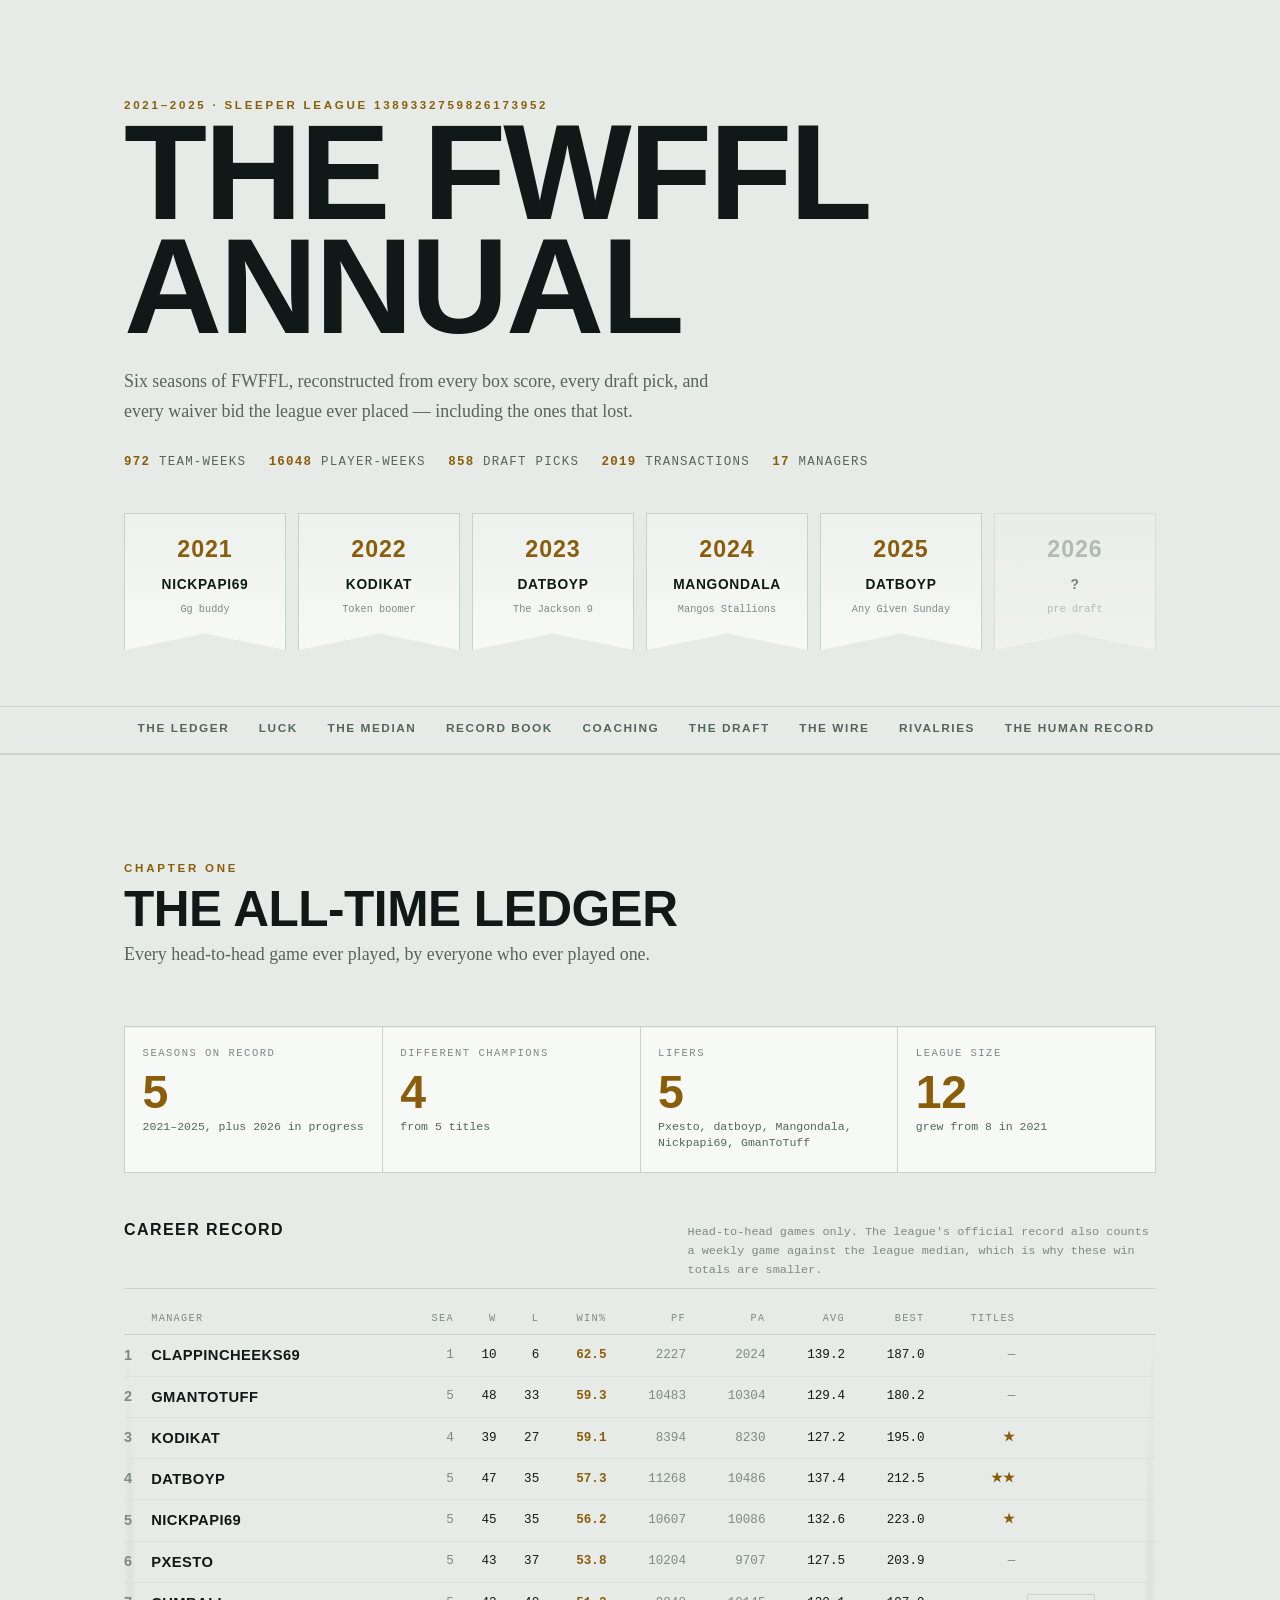
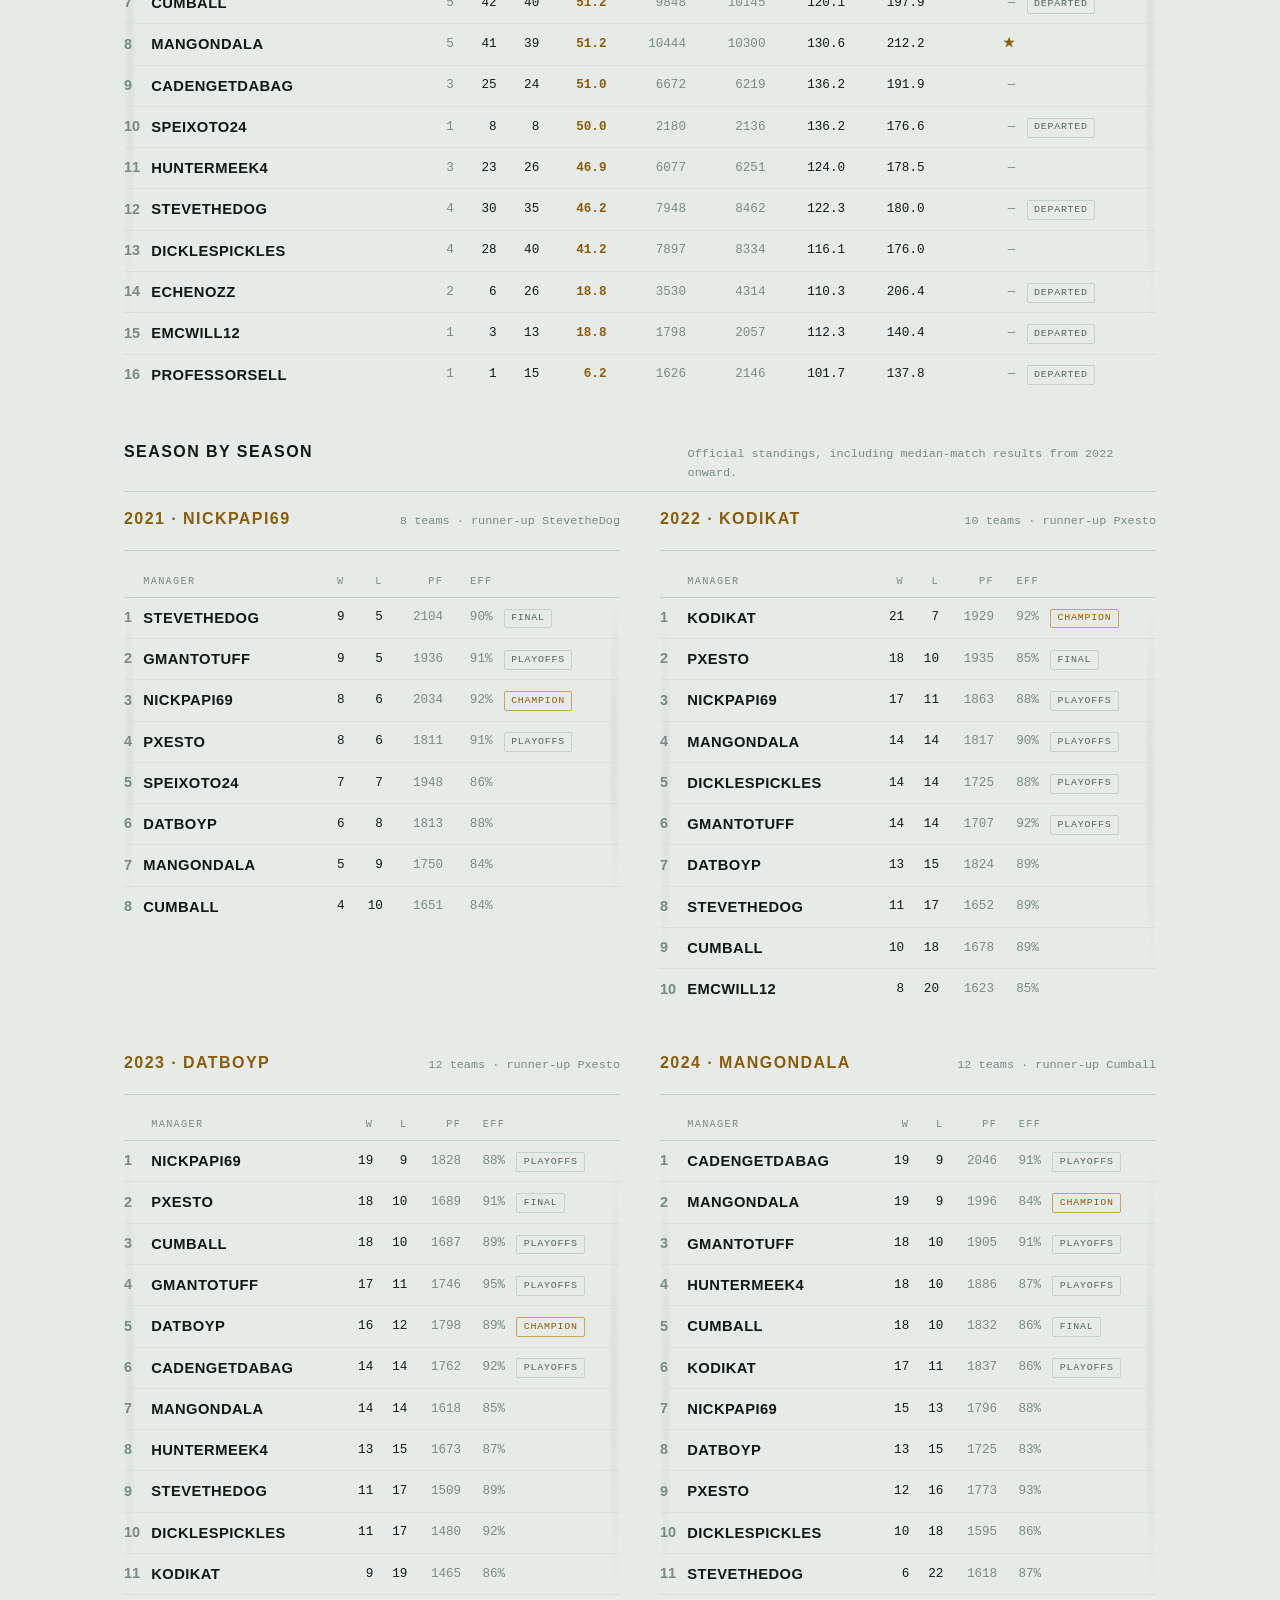
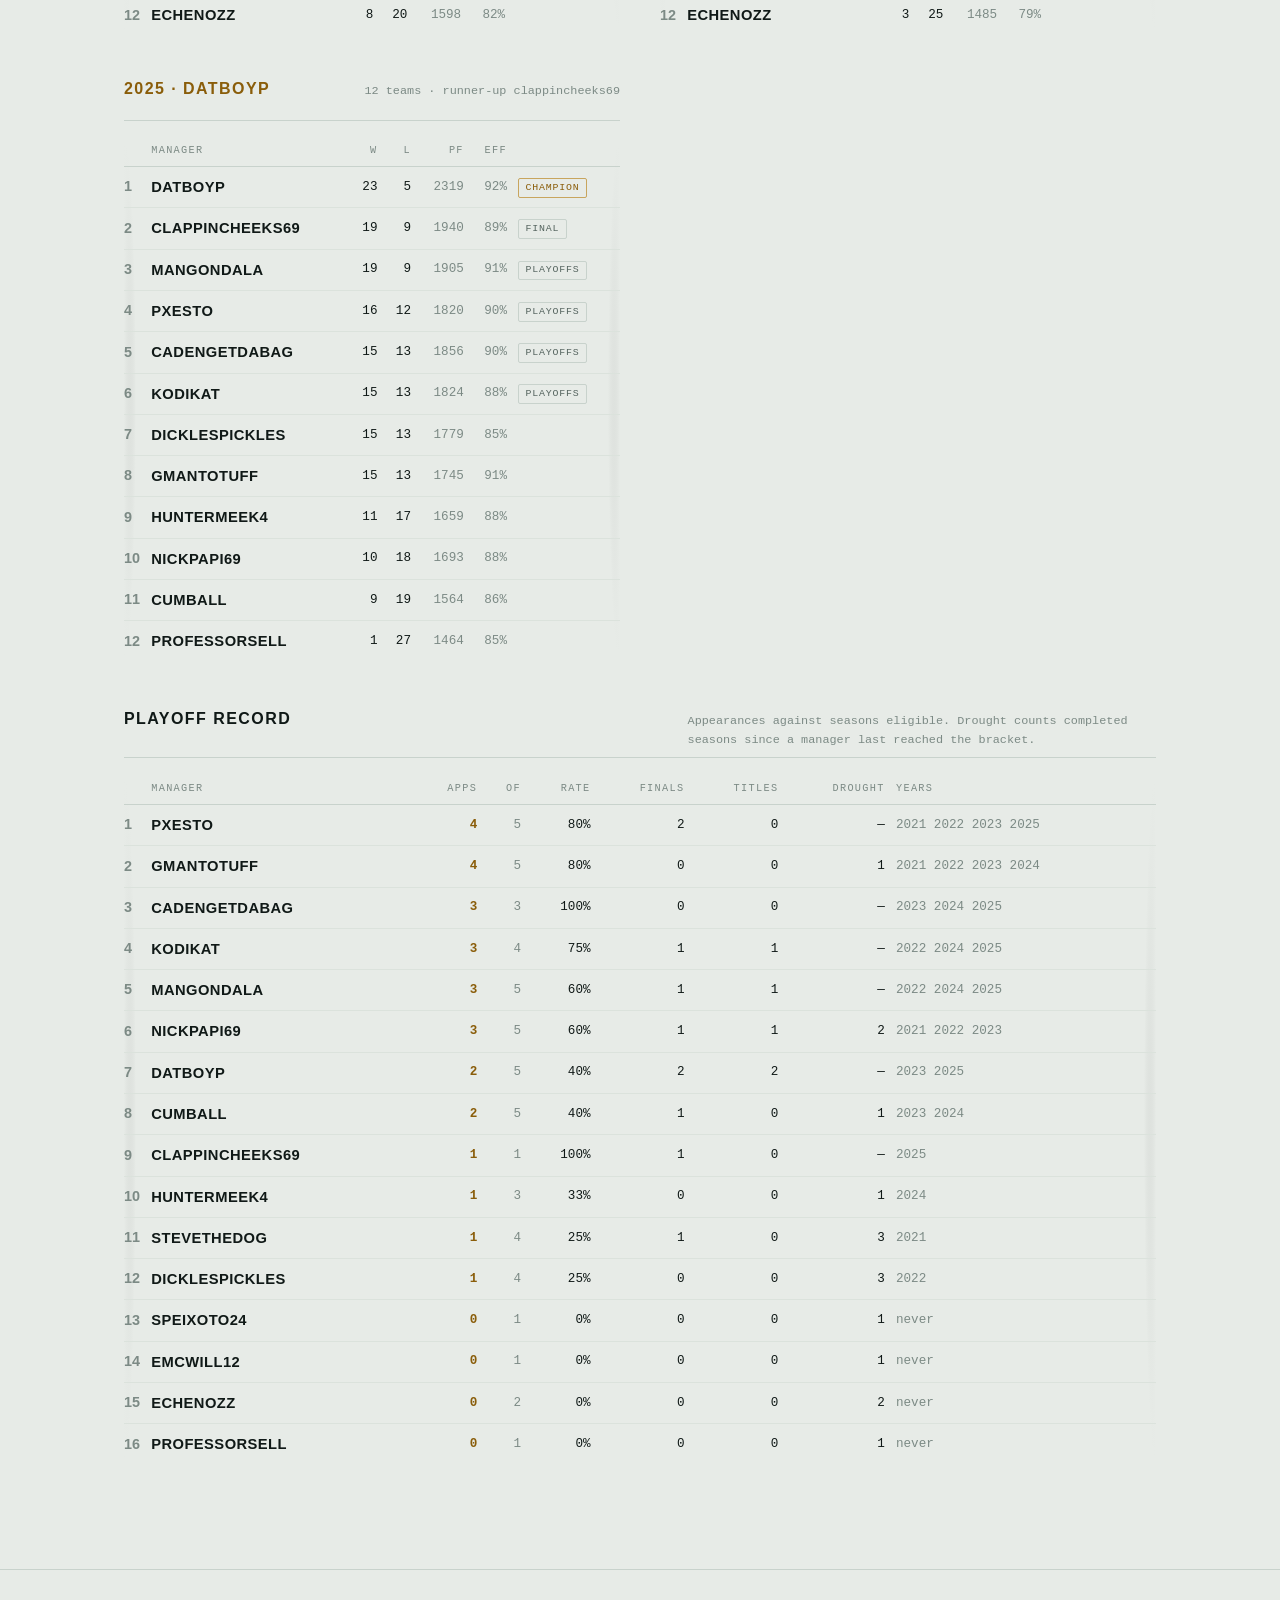
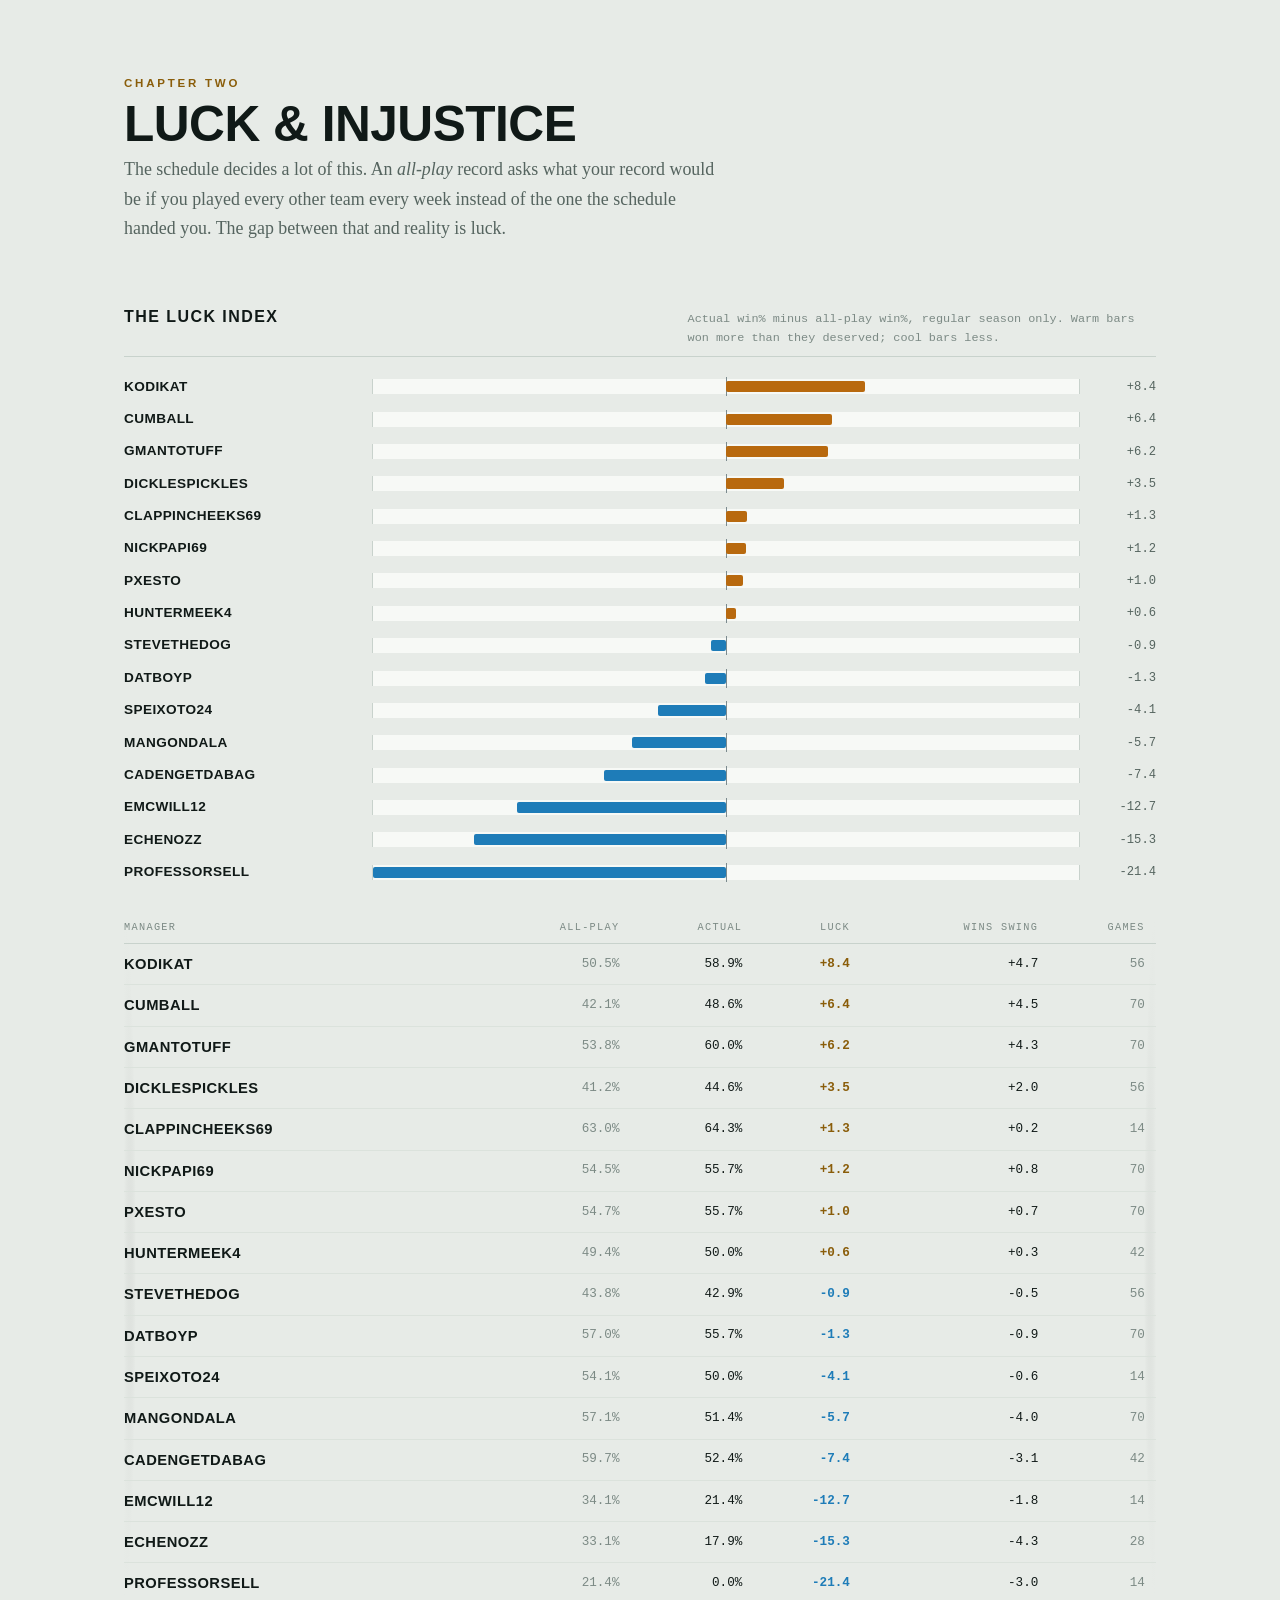
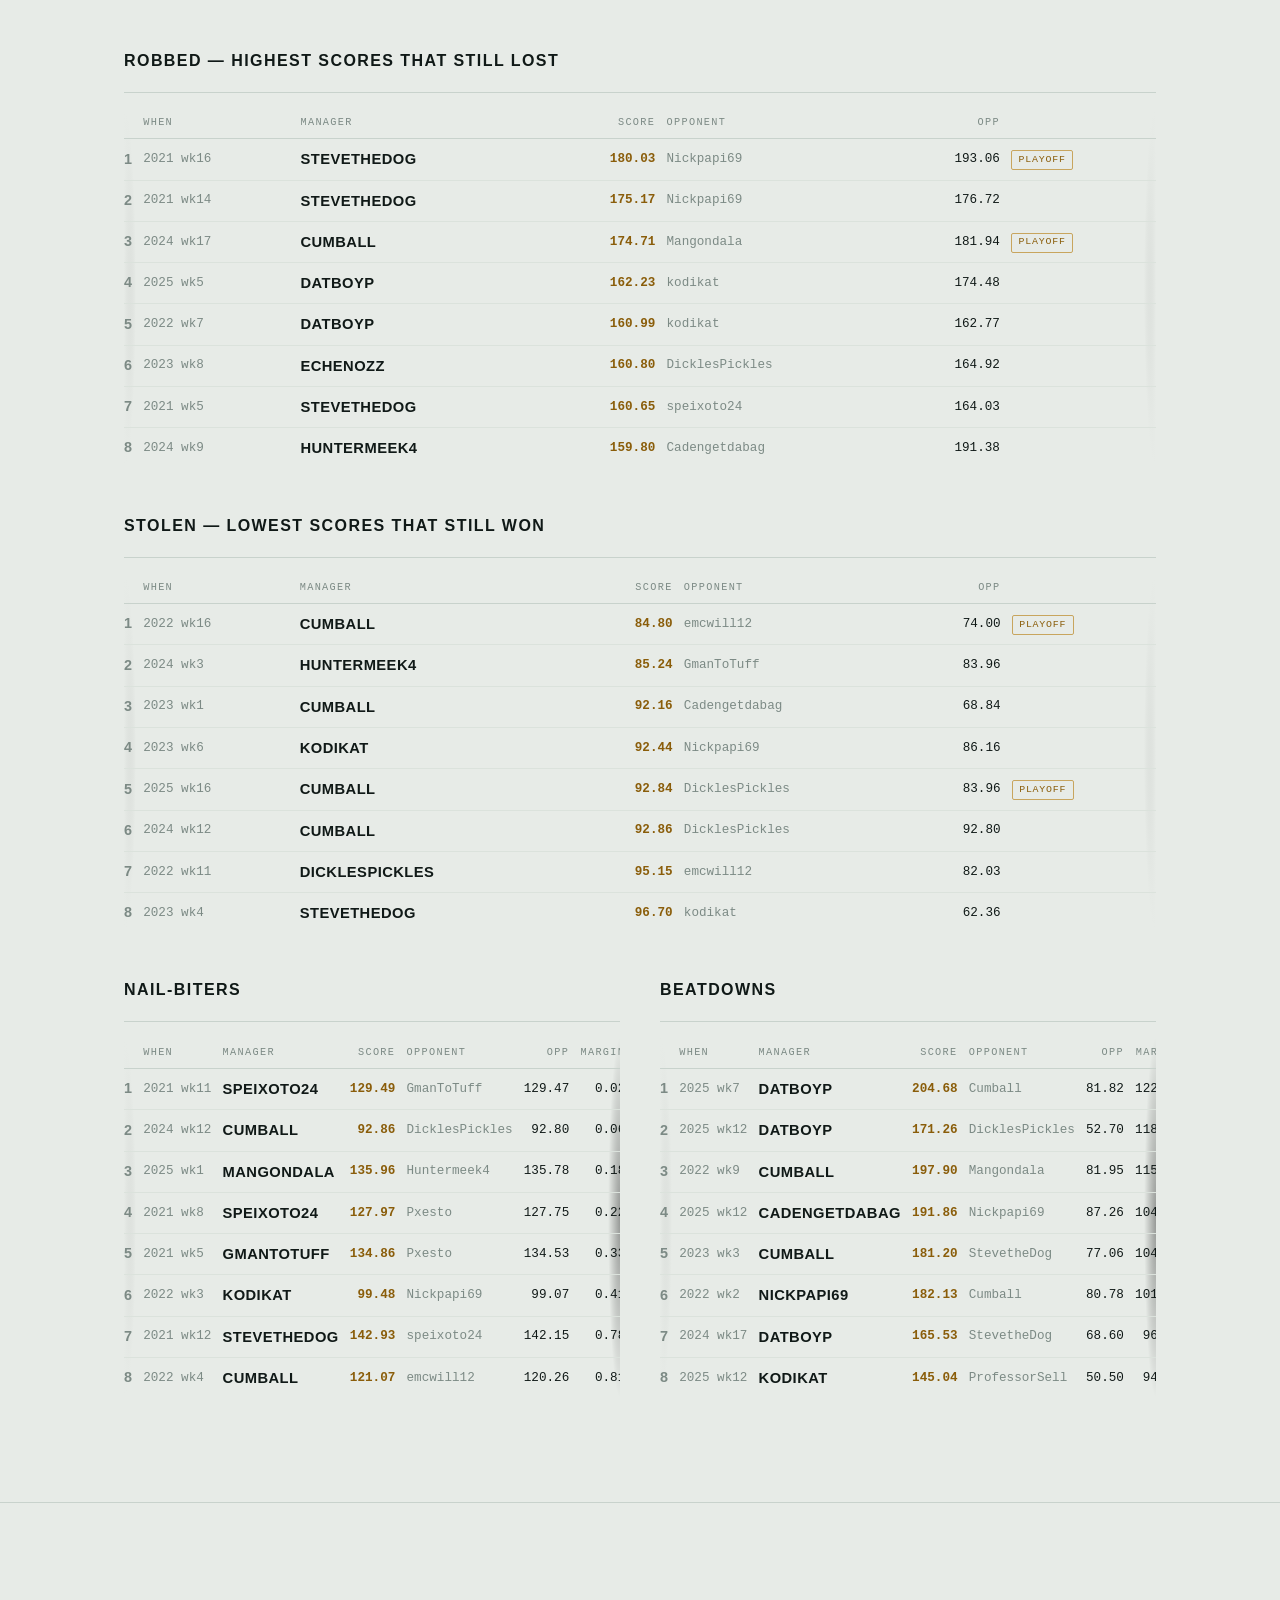
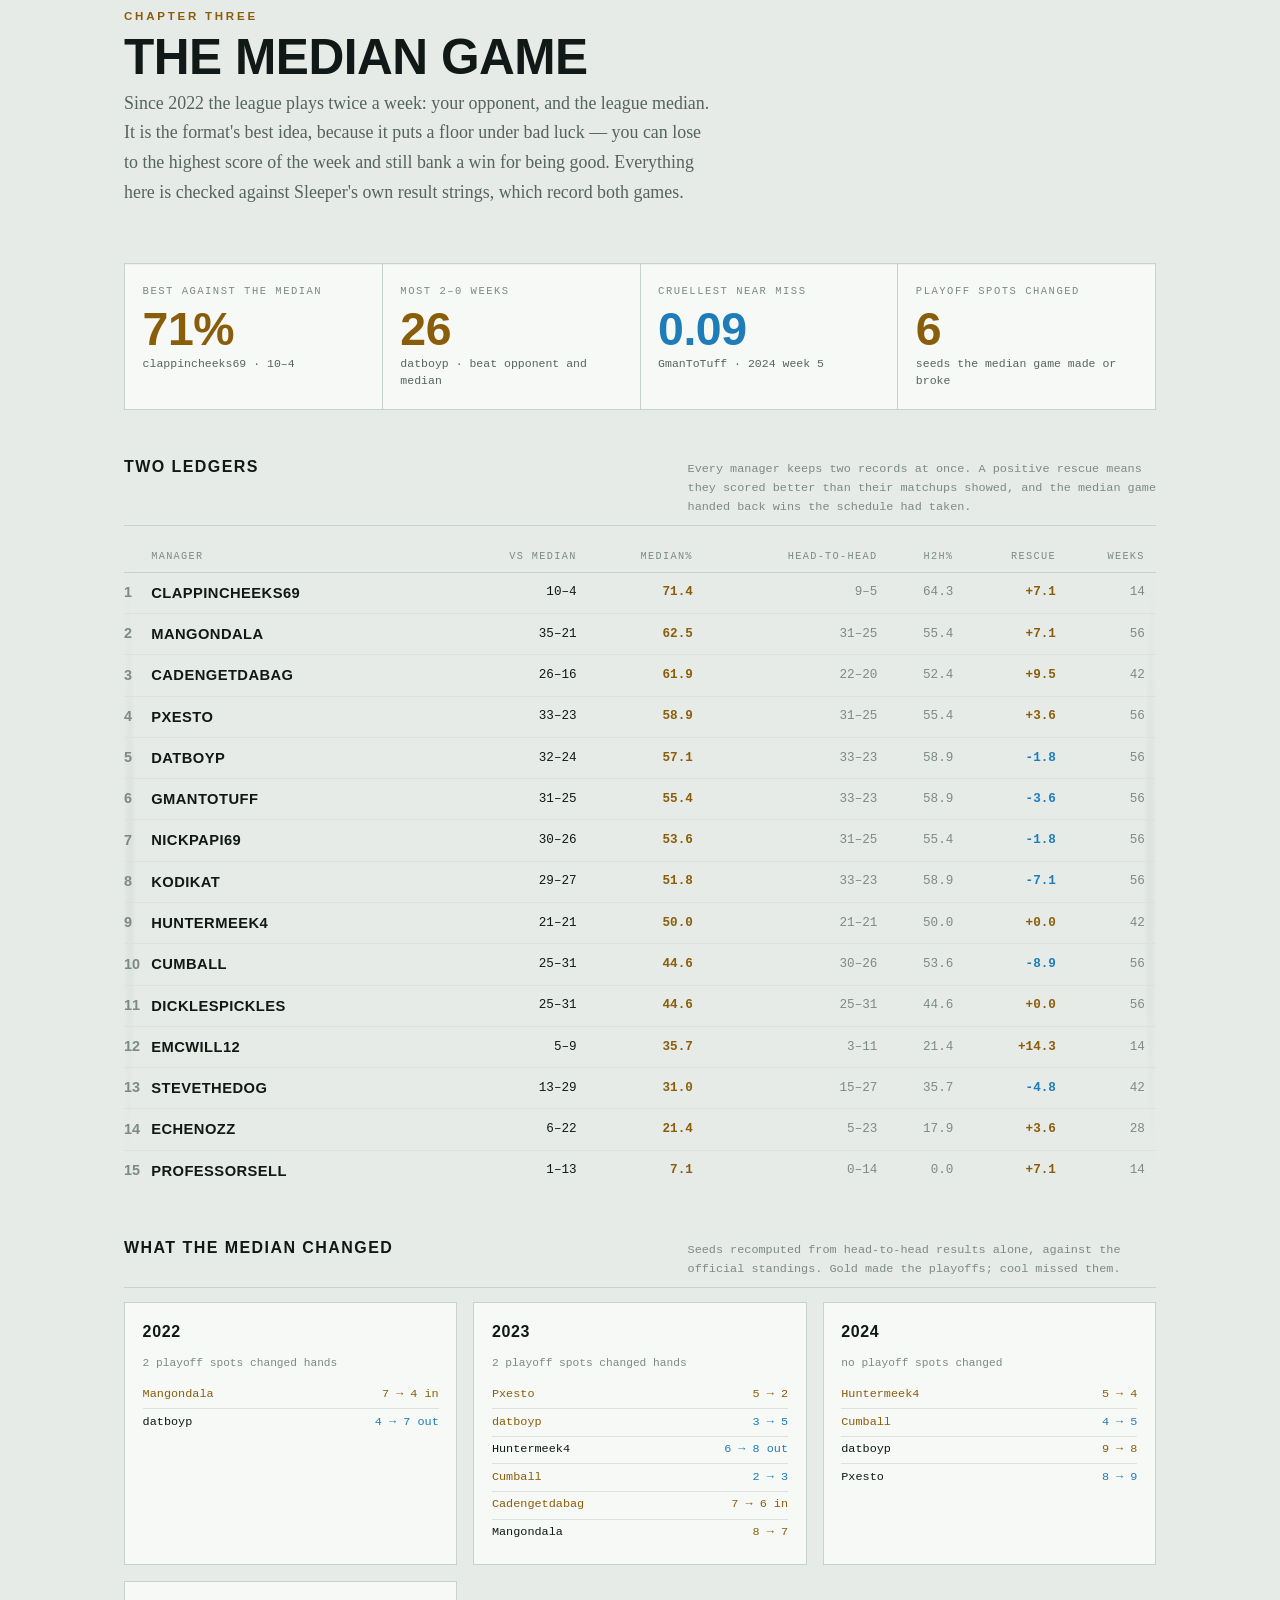
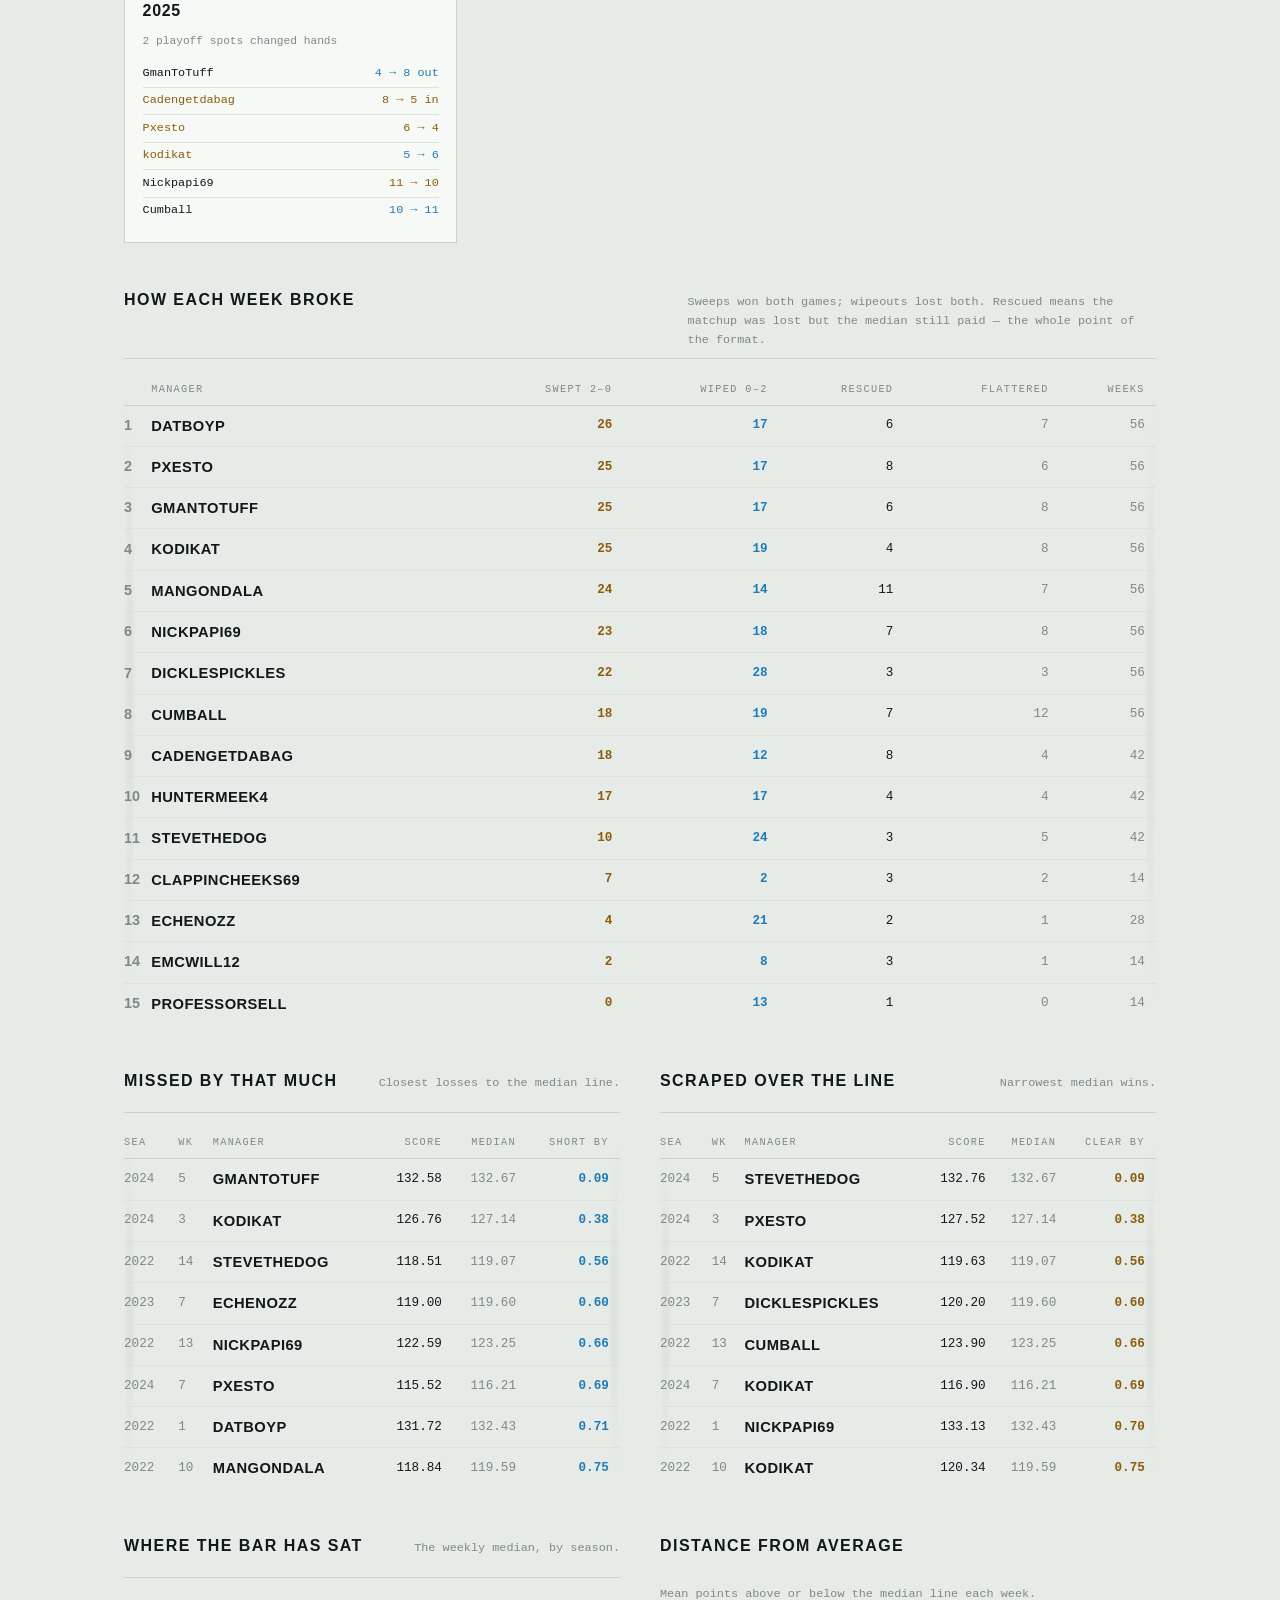
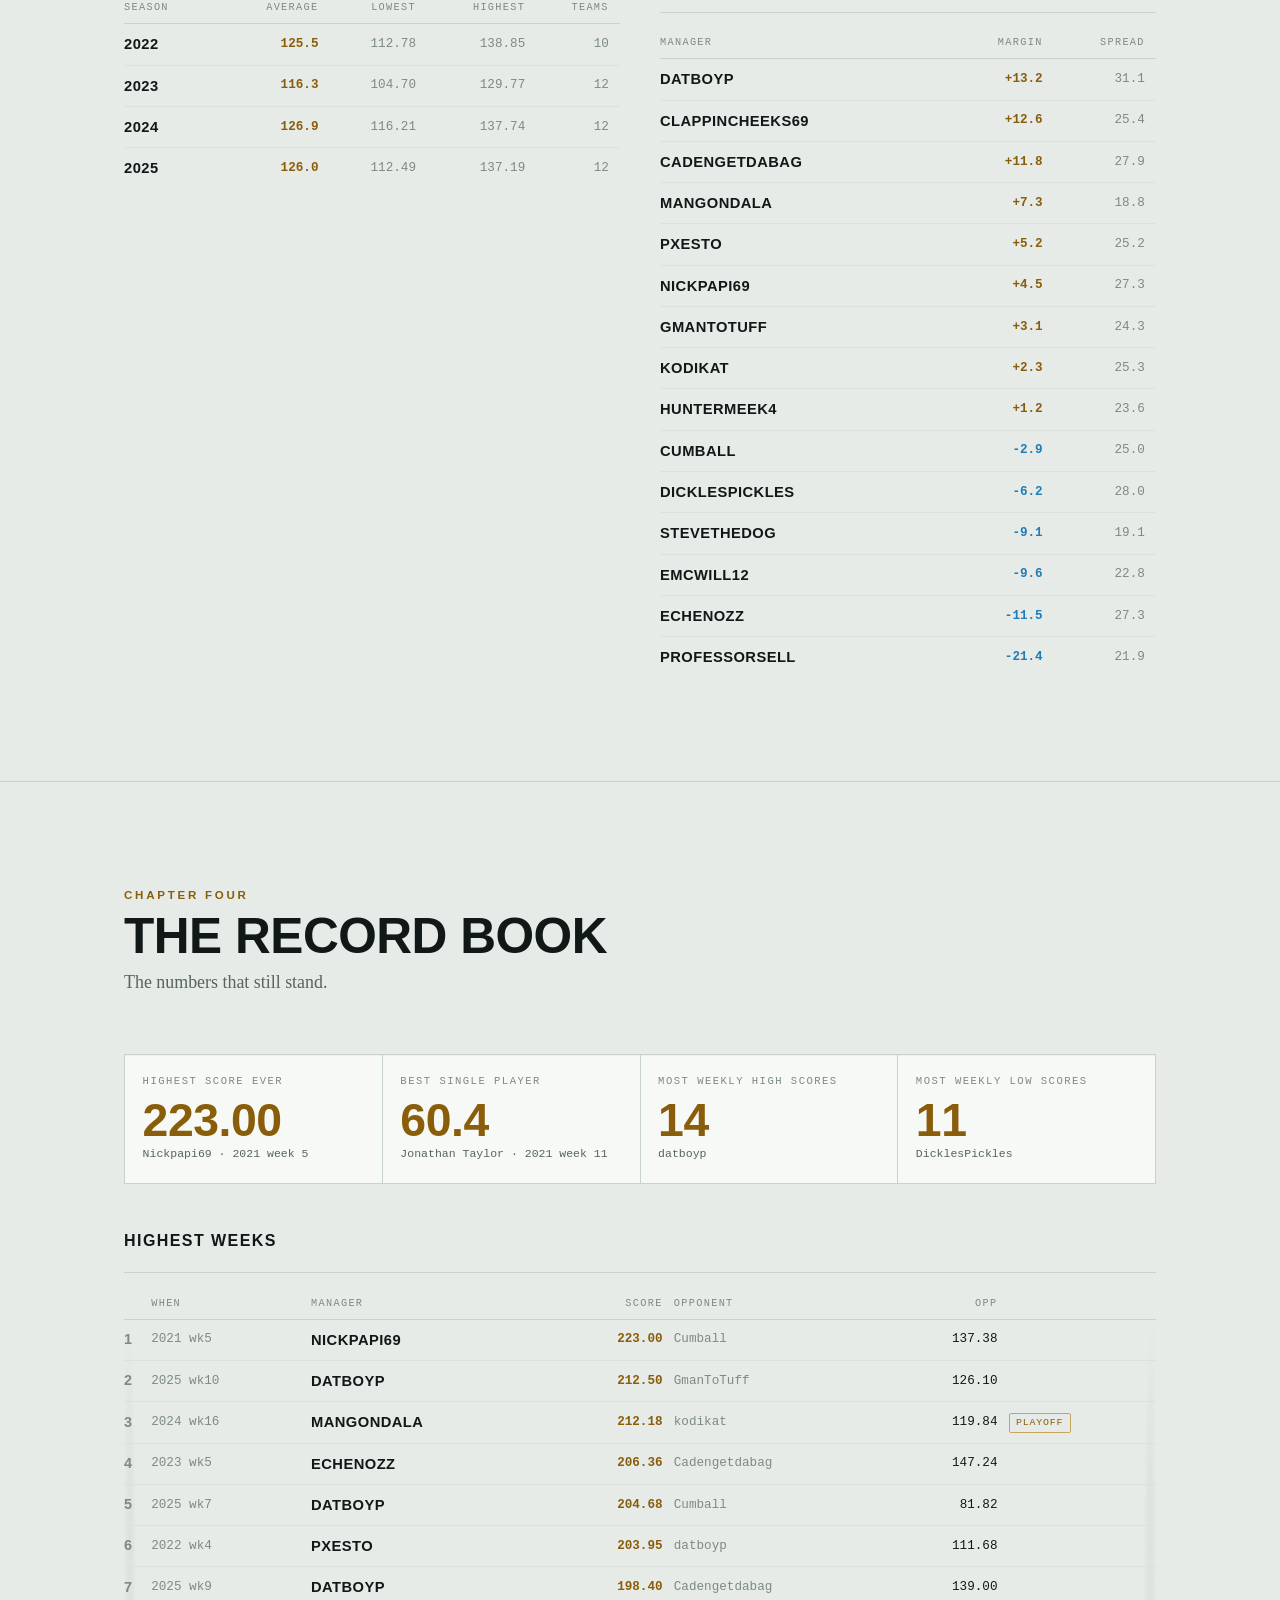
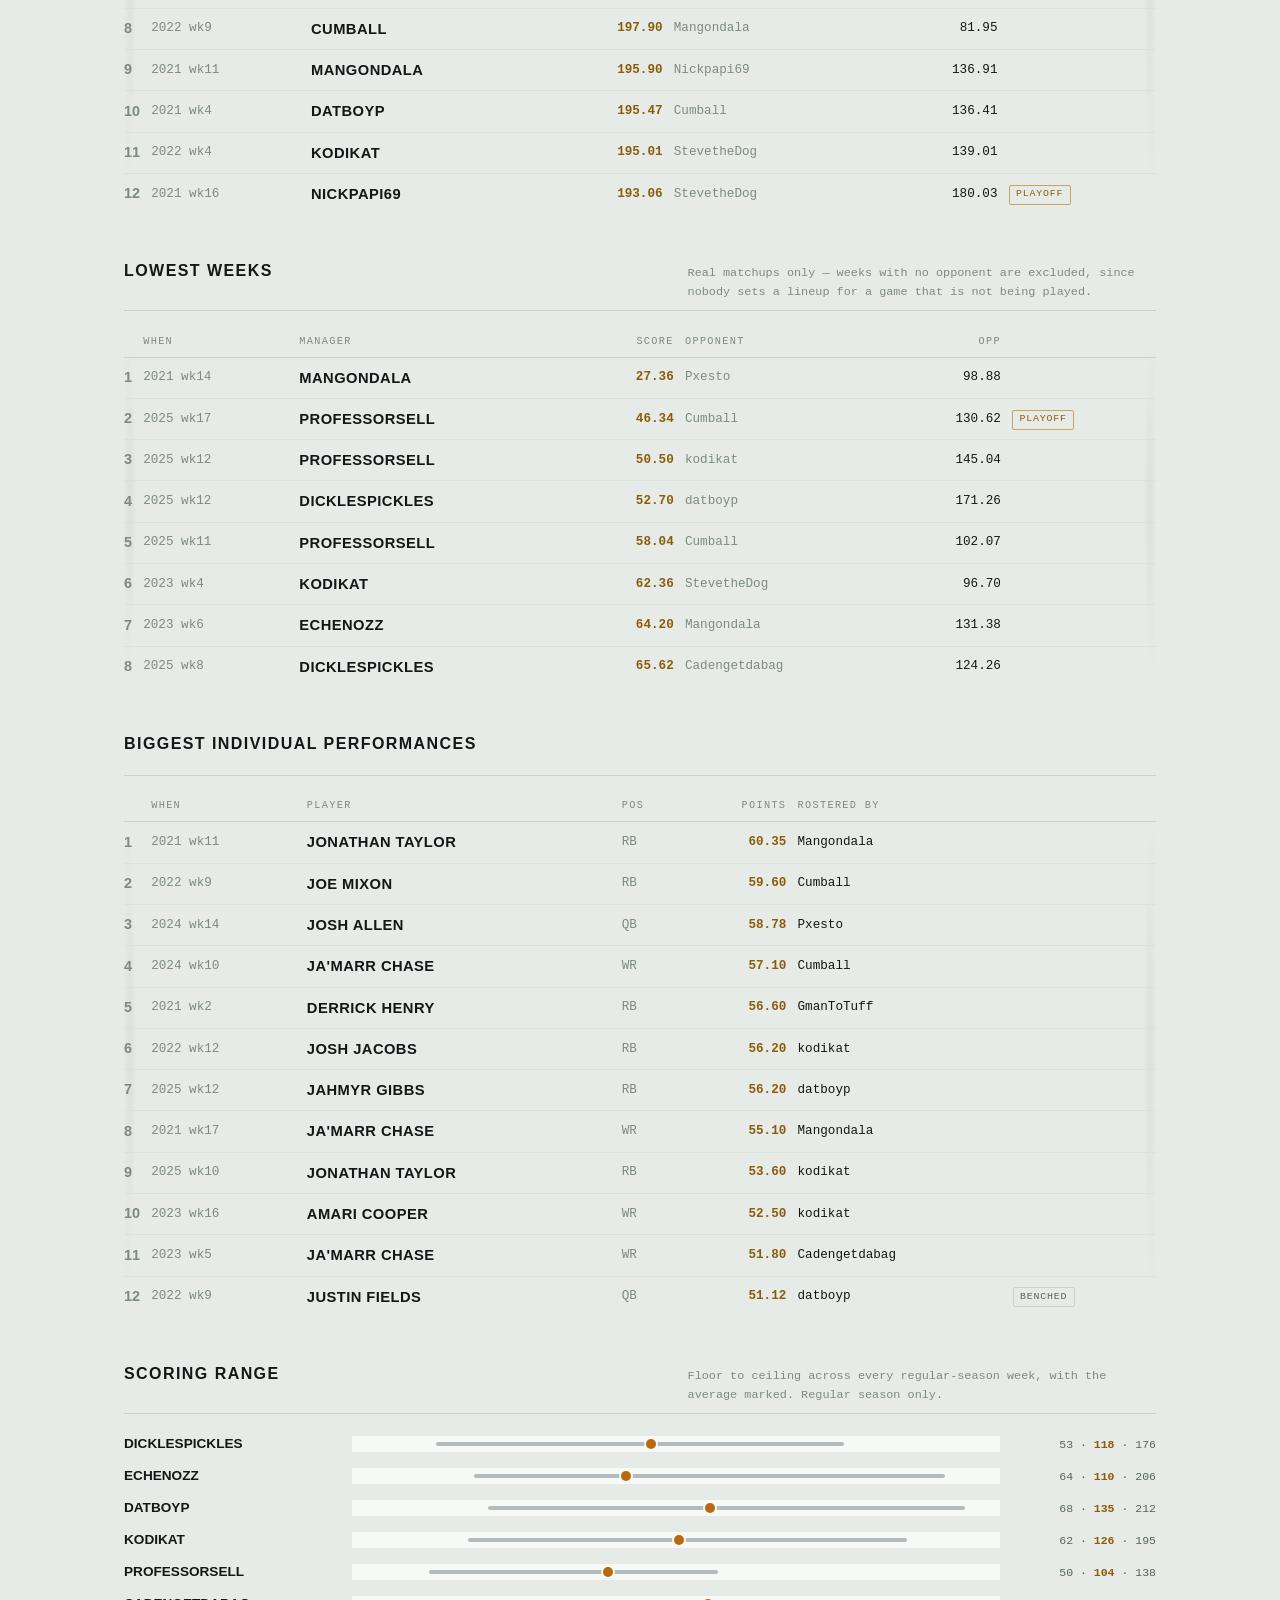
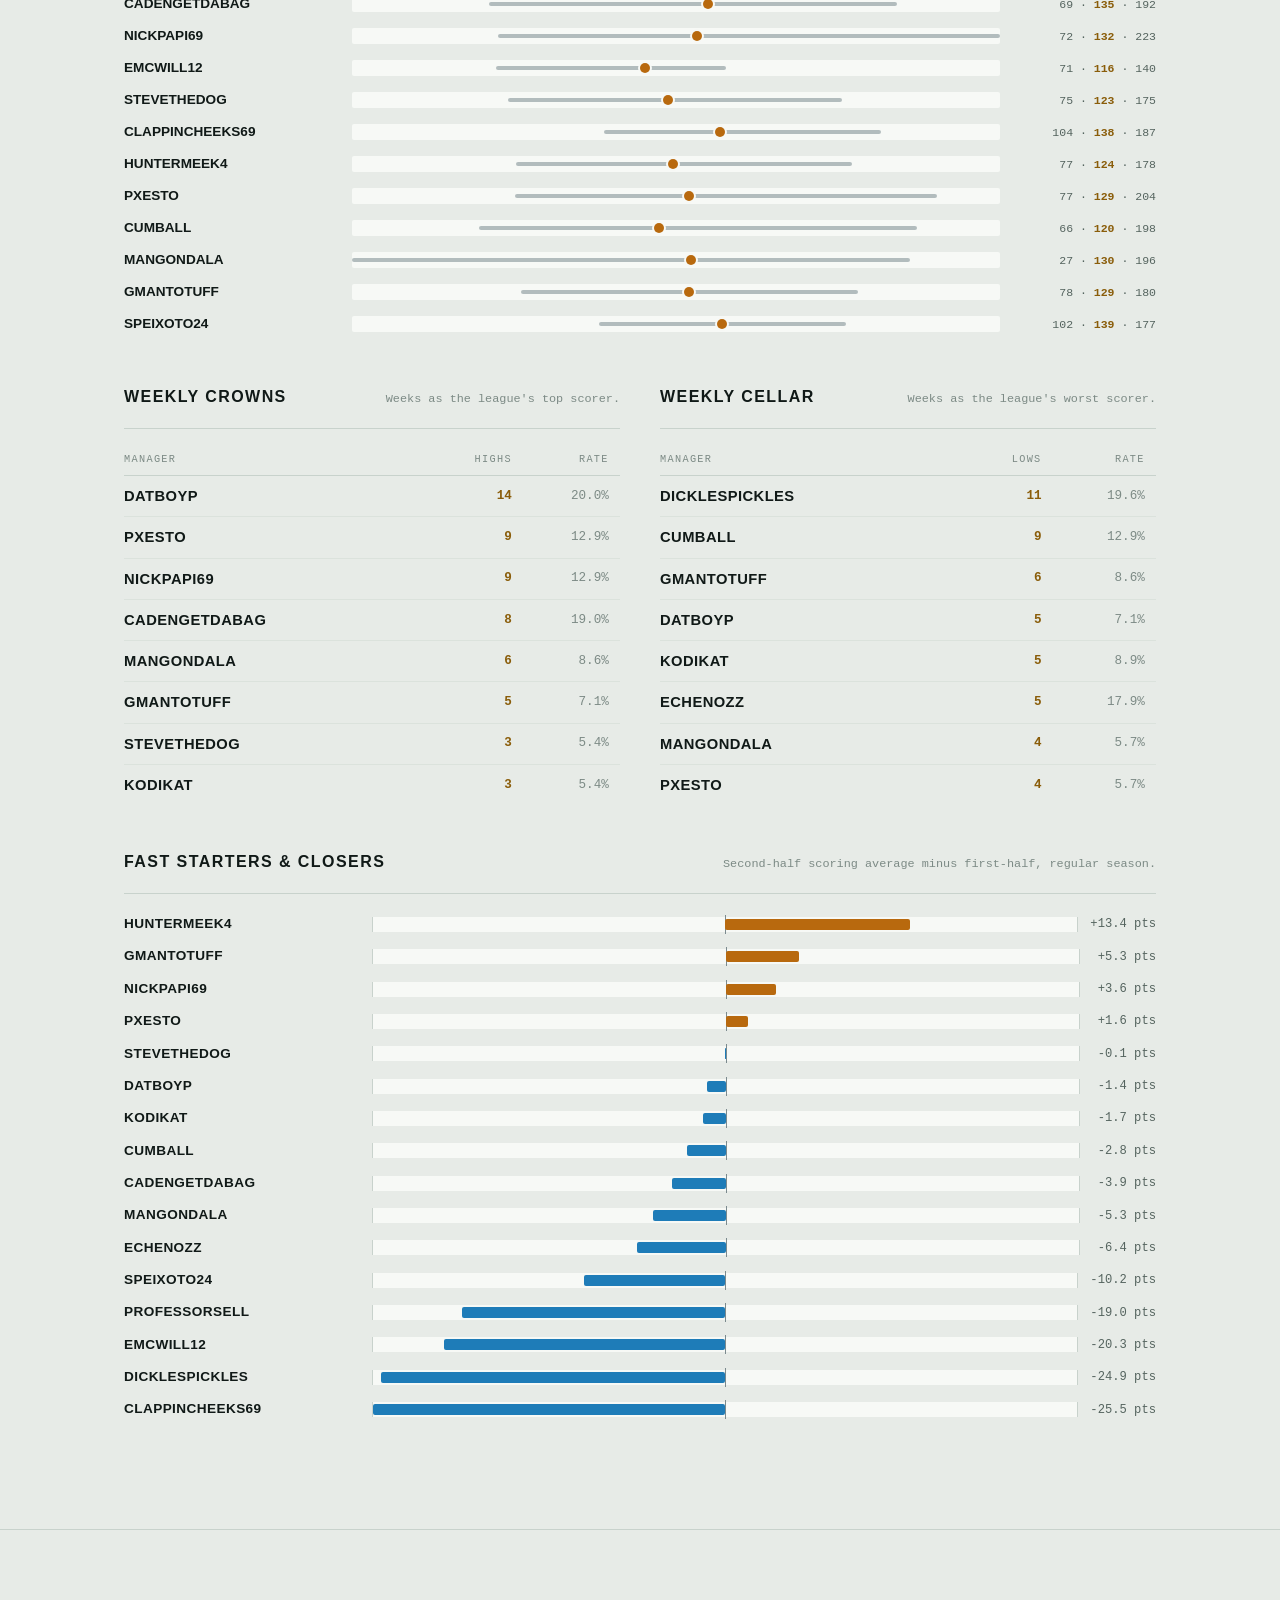
==== docs/index.html @ c66d8023 "Build a standalone document for GitHub Pages Same template, two outputs. The artifact fragment is sp" ====
<!doctype html>
<html lang="en">
<head>
<meta charset="utf-8">
<title>The FWFFL Annual</title>
<meta name="viewport" content="width=device-width, initial-scale=1">
<style>/* ==========================================================================
   FWFFL Annual — two materials, one page.

   Dark is the primary world: a stadium at night, chalk on a green-black ground,
   championship gold used only where something was actually won. Light is the
   same record printed on paper. The palette is token-level so all three theme
   states (dark stamp, light stamp, and the un-stamped OS default) resolve as a
   complete set — never a colour defined only inside a media query.
   ========================================================================== */

:root {
  color-scheme: dark;

  --ground: #0b1013;
  --panel: #151e22;
  --panel-2: #1d282d;
  --line: #2a3a40;
  --line-soft: #202c31;

  --ink: #e8efea;
  --ink-2: #94a6a2;   /* green-biased grey, chosen to sit in the same family */
  --ink-3: #63756f;

  --gold: #f2b33d;
  --gold-dim: #8a6a26;

  --warm: #cf7a16;    /* diverging pole: above expectation, lucky, ahead */
  --cool: #2e93ce;    /* diverging pole: below expectation, unlucky, behind */
  --mid: #6b7a7e;     /* neutral midpoint */

  --shadow: 0 1px 0 rgb(255 255 255 / 4%) inset;
  --edge: rgb(0 0 0 / 35%);   /* scroll-affordance shadow */

  --measure: 66ch;
  --gutter: clamp(1rem, 4vw, 2.75rem);

  --display: "Helvetica Neue", "Arial Narrow", Arial, system-ui, sans-serif;
  --body: Georgia, "Iowan Old Style", "Times New Roman", serif;
  --data: ui-monospace, "SF Mono", SFMono-Regular, Menlo, Consolas, monospace;
}

@media (prefers-color-scheme: light) {
  :root:not([data-theme="dark"]) {
    color-scheme: light;
    --ground: #e7ebe7;
    --panel: #f7f9f6;
    --panel-2: #edf1ed;
    --line: #c8d2cc;
    --line-soft: #dbe2dc;
    --ink: #101917;
    --ink-2: #55645f;
    --ink-3: #7c8a85;
    --gold: #8a5d0a;
    --gold-dim: #c8a55e;
    --warm: #b8690e;
    --cool: #1e7cb8;
    --mid: #7b8a8e;
    --shadow: 0 1px 0 rgb(16 25 23 / 4%) inset;
  }
}

:root[data-theme="light"] {
  color-scheme: light;
  --ground: #e7ebe7;
  --panel: #f7f9f6;
  --panel-2: #edf1ed;
  --line: #c8d2cc;
  --line-soft: #dbe2dc;
  --ink: #101917;
  --ink-2: #55645f;
  --ink-3: #7c8a85;
  --gold: #8a5d0a;
  --gold-dim: #c8a55e;
  --warm: #b8690e;
  --cool: #1e7cb8;
  --mid: #7b8a8e;
  --shadow: 0 1px 0 rgb(16 25 23 / 4%) inset;
  --edge: rgb(16 25 23 / 22%);
}

* { box-sizing: border-box; }

body {
  margin: 0;
  background: var(--ground);
  color: var(--ink);
  font-family: var(--body);
  font-size: 17px;
  line-height: 1.65;
  -webkit-font-smoothing: antialiased;
}

/* --- type ---------------------------------------------------------------- */

.display,
h1, h2, h3, .eyebrow, .stat-value, .rank {
  font-family: var(--display);
  font-stretch: condensed;
  font-weight: 800;
  text-transform: uppercase;
}

h1 {
  margin: 0;
  font-size: clamp(3.2rem, 13vw, 8.5rem);
  line-height: 0.84;
  letter-spacing: -0.02em;
  text-wrap: balance;
}

h2 {
  margin: 0;
  font-size: clamp(1.9rem, 5vw, 3.1rem);
  line-height: 0.94;
  letter-spacing: -0.01em;
  text-wrap: balance;
}

h3 {
  margin: 0 0 0.6rem;
  font-size: 1rem;
  letter-spacing: 0.09em;
  color: var(--ink);
}

p { margin: 0 0 1rem; max-width: var(--measure); }

.eyebrow {
  font-size: 0.72rem;
  letter-spacing: 0.24em;
  color: var(--gold);
  font-weight: 700;
}

.lede {
  font-size: 1.12rem;
  color: var(--ink-2);
  max-width: var(--measure);
}

.note {
  font-family: var(--data);
  font-size: 0.74rem;
  line-height: 1.6;
  color: var(--ink-3);
  text-transform: none;
  max-width: var(--measure);
}

.num { font-family: var(--data); font-variant-numeric: tabular-nums; }

/* --- shell --------------------------------------------------------------- */

.wrap {
  max-width: 1120px;
  margin: 0 auto;
  padding: 0 var(--gutter);
}

.chapter {
  padding: clamp(3.5rem, 9vw, 6.5rem) 0;
  border-top: 1px solid var(--line);
}

.chapter-head {
  display: flex;
  flex-direction: column;
  gap: 0.5rem;
  margin-bottom: 2.5rem;
}

.block { margin-top: 2.75rem; }

.block-head {
  display: flex;
  align-items: baseline;
  justify-content: space-between;
  gap: 1rem;
  flex-wrap: wrap;
  margin-bottom: 0.9rem;
  padding-bottom: 0.5rem;
  border-bottom: 1px solid var(--line);
}

.block-head p { margin: 0; }

.grid-2 {
  display: grid;
  grid-template-columns: repeat(auto-fit, minmax(min(100%, 340px), 1fr));
  gap: 2.5rem;
}

/* --- hero ---------------------------------------------------------------- */

.hero {
  padding: clamp(3rem, 10vw, 6rem) 0 clamp(2rem, 6vw, 3.5rem);
}

.hero-meta {
  display: flex;
  flex-wrap: wrap;
  gap: 0.5rem 1.4rem;
  margin-top: 1.6rem;
  font-family: var(--data);
  font-size: 0.78rem;
  color: var(--ink-2);
  text-transform: uppercase;
  letter-spacing: 0.1em;
}

.hero-meta b { color: var(--gold); font-weight: 700; }

/* Championship banners: the one deliberately loud thing on the page. */
.banners {
  display: grid;
  grid-template-columns: repeat(auto-fit, minmax(120px, 1fr));
  gap: 0.75rem;
  margin-top: 2.5rem;
}

.banner {
  position: relative;
  padding: 1rem 0.85rem 2rem;
  background: linear-gradient(180deg, var(--panel-2), var(--panel));
  border: 1px solid var(--line);
  border-bottom: none;
  clip-path: polygon(0 0, 100% 0, 100% 100%, 50% 88%, 0 100%);
  text-align: center;
}

.banner .year {
  font-family: var(--display);
  font-stretch: condensed;
  font-weight: 800;
  font-size: 1.45rem;
  color: var(--gold);
  letter-spacing: 0.04em;
}

.banner .who {
  font-family: var(--display);
  font-stretch: condensed;
  font-weight: 700;
  text-transform: uppercase;
  font-size: 0.86rem;
  letter-spacing: 0.05em;
  margin-top: 0.35rem;
  overflow-wrap: anywhere;
}

.banner .team {
  font-family: var(--data);
  font-size: 0.64rem;
  color: var(--ink-3);
  margin-top: 0.3rem;
  text-transform: none;
  overflow-wrap: anywhere;
}

.banner.pending { opacity: 0.5; }
.banner.pending .year { color: var(--ink-3); }

/* --- nav ----------------------------------------------------------------- */

.nav {
  position: sticky;
  top: 0;
  z-index: 20;
  background: color-mix(in srgb, var(--ground) 92%, transparent);
  backdrop-filter: blur(8px);
  border-top: 1px solid var(--line);
  border-bottom: 1px solid var(--line);
}

.nav ul {
  display: flex;
  gap: 0.15rem;
  margin: 0;
  padding: 0;
  list-style: none;
  overflow-x: auto;
  scrollbar-width: thin;
}

.nav a {
  display: block;
  padding: 0.75rem 0.85rem;
  font-family: var(--display);
  font-stretch: condensed;
  font-weight: 700;
  text-transform: uppercase;
  font-size: 0.74rem;
  letter-spacing: 0.13em;
  color: var(--ink-2);
  text-decoration: none;
  white-space: nowrap;
  border-bottom: 2px solid transparent;
}

.nav a:hover,
.nav a:focus-visible { color: var(--ink); border-bottom-color: var(--gold-dim); }

/* --- stat tiles ---------------------------------------------------------- */

.tiles {
  display: grid;
  grid-template-columns: repeat(auto-fit, minmax(min(100%, 200px), 1fr));
  gap: 1px;
  background: var(--line);
  border: 1px solid var(--line);
  margin-bottom: 2.5rem;
}

.tile {
  background: var(--panel);
  padding: 1.15rem 1.1rem 1.25rem;
  box-shadow: var(--shadow);
}

.tile .label {
  font-family: var(--data);
  font-size: 0.66rem;
  text-transform: uppercase;
  letter-spacing: 0.14em;
  color: var(--ink-3);
}

.stat-value {
  font-size: clamp(2rem, 5.5vw, 2.9rem);
  line-height: 1;
  margin: 0.4rem 0 0.2rem;
  font-variant-numeric: tabular-nums;
  color: var(--gold);
  letter-spacing: -0.01em;
}

.tile .sub {
  font-family: var(--data);
  font-size: 0.72rem;
  color: var(--ink-2);
  line-height: 1.45;
}

/* --- tables -------------------------------------------------------------- */

/* Grid and flex children default to min-width:auto, which lets a wide table
   push the whole page wider than the viewport — the classic cause of a page
   that scrolls sideways on a phone. Every container that can hold a table has
   to be told it may shrink. */
.grid-2 > *,
.tiles > *,
.cards > *,
.diverge-row > *,
.range-row > *,
.timeline-row > *,
.block > *,
.block-head > * { min-width: 0; }

.scroll {
  overflow-x: auto;
  max-width: 100%;
  -webkit-overflow-scrolling: touch;
  /* Edge shadows that appear only when there is more table to reach. The
     `local` layers mask the `scroll` layers once you hit either end. */
  background:
    linear-gradient(to right, var(--ground), transparent) left / 28px 100% no-repeat local,
    linear-gradient(to left, var(--ground), transparent) right / 28px 100% no-repeat local,
    radial-gradient(farthest-side at 0 50%, var(--edge), transparent) left / 12px 100% no-repeat scroll,
    radial-gradient(farthest-side at 100% 50%, var(--edge), transparent) right / 12px 100% no-repeat scroll;
}

table.sheet {
  width: 100%;
  border-collapse: collapse;
  font-family: var(--data);
  font-size: 0.79rem;
  font-variant-numeric: tabular-nums;
}

.sheet th {
  text-align: left;
  padding: 0.45rem 0.7rem 0.45rem 0;
  font-weight: 400;
  font-size: 0.64rem;
  text-transform: uppercase;
  letter-spacing: 0.13em;
  color: var(--ink-3);
  border-bottom: 1px solid var(--line);
  white-space: nowrap;
}

.sheet td {
  padding: 0.5rem 0.7rem 0.5rem 0;
  border-bottom: 1px solid var(--line-soft);
  vertical-align: middle;
}

.sheet tr:last-child td { border-bottom: none; }
.sheet tbody tr:hover td { background: var(--panel); }

.sheet .r { text-align: right; }
.sheet .name { font-family: var(--display); font-stretch: condensed; font-weight: 700;
  text-transform: uppercase; letter-spacing: 0.03em; font-size: 0.92rem; white-space: nowrap; }
.sheet .dim { color: var(--ink-3); }
.sheet .when { white-space: nowrap; }
.sheet .big { color: var(--gold); font-weight: 600; }
.sheet .cool { color: var(--cool); font-weight: 600; }
.stat-value.cool { color: var(--cool); }

.rank {
  color: var(--ink-3);
  font-size: 0.9rem;
  width: 2ch;
}

.pill {
  display: inline-block;
  padding: 0.05rem 0.4rem;
  border: 1px solid var(--line);
  border-radius: 2px;
  font-size: 0.62rem;
  letter-spacing: 0.08em;
  color: var(--ink-2);
  text-transform: uppercase;
}

.pill.gold { border-color: var(--gold-dim); color: var(--gold); }

/* --- bars ---------------------------------------------------------------- */

/* Diverging: warm right of the centre line, cool left. Every bar is directly
   labelled, so colour is never the only encoding. */
.diverge { display: grid; gap: 1px; }

.diverge-row {
  display: grid;
  grid-template-columns: minmax(7rem, 1fr) 3fr minmax(4rem, auto);
  align-items: center;
  gap: 0.75rem;
  padding: 0.28rem 0;
}

.diverge-row .who {
  font-family: var(--display);
  font-stretch: condensed;
  font-weight: 700;
  text-transform: uppercase;
  font-size: 0.85rem;
  letter-spacing: 0.03em;
  overflow-wrap: anywhere;
}

.track {
  position: relative;
  height: 15px;
  background: var(--panel);
  border-left: 1px solid var(--line);
  border-right: 1px solid var(--line);
}

.track::before {
  content: "";
  position: absolute;
  left: 50%;
  top: -2px;
  bottom: -2px;
  width: 1px;
  background: var(--mid);
}

.track .fill {
  position: absolute;
  top: 2px;
  bottom: 2px;
  border-radius: 2px;
}

.fill.pos { left: 50%; background: var(--warm); }
.fill.neg { right: 50%; background: var(--cool); }

.diverge-row .val {
  font-family: var(--data);
  font-size: 0.76rem;
  font-variant-numeric: tabular-nums;
  text-align: right;
  color: var(--ink-2);
}

/* Single-hue magnitude meter, used inside table cells. */
.meter {
  position: relative;
  height: 6px;
  min-width: 60px;
  background: var(--panel-2);
  border-radius: 3px;
  overflow: hidden;
}

.meter span {
  position: absolute;
  inset: 0 auto 0 0;
  background: var(--warm);
  border-radius: 3px;
}

/* Range strip: floor — average — ceiling, one row per manager. */
.range-row {
  display: grid;
  grid-template-columns: minmax(7rem, 1fr) 3fr minmax(9rem, auto);
  align-items: center;
  gap: 0.75rem;
  padding: 0.3rem 0;
}

.range-track {
  position: relative;
  height: 16px;
  background: var(--panel);
  border-radius: 2px;
}

.range-span {
  position: absolute;
  top: 6px;
  height: 4px;
  background: var(--mid);
  border-radius: 2px;
  opacity: 0.55;
}

.range-dot {
  position: absolute;
  top: 3px;
  width: 10px;
  height: 10px;
  margin-left: -5px;
  border-radius: 50%;
  background: var(--warm);
  box-shadow: 0 0 0 2px var(--panel);
}

/* --- record string ------------------------------------------------------- */

.record {
  display: inline-flex;
  flex-wrap: wrap;
  gap: 1px;
  font-family: var(--data);
  font-size: 0.58rem;
  line-height: 1;
}

.record i {
  display: grid;
  place-items: center;
  width: 11px;
  height: 13px;
  font-style: normal;
  color: var(--ink-3);
  background: var(--panel-2);
}

.record i.w { color: var(--ground); background: var(--gold); font-weight: 700; }

/* --- cards --------------------------------------------------------------- */

.cards {
  display: grid;
  grid-template-columns: repeat(auto-fit, minmax(min(100%, 260px), 1fr));
  gap: 1rem;
}

.card {
  background: var(--panel);
  border: 1px solid var(--line);
  padding: 1rem 1.1rem 1.1rem;
}

.card h4 {
  margin: 0 0 0.5rem;
  font-family: var(--display);
  font-stretch: condensed;
  font-weight: 800;
  text-transform: uppercase;
  font-size: 1rem;
  letter-spacing: 0.04em;
}

.card .meta {
  font-family: var(--data);
  font-size: 0.7rem;
  color: var(--ink-3);
  margin-bottom: 0.6rem;
}

.bidlist { list-style: none; margin: 0; padding: 0; font-family: var(--data); font-size: 0.74rem; }
.bidlist li { display: flex; justify-content: space-between; gap: 1rem;
  padding: 0.22rem 0; border-bottom: 1px solid var(--line-soft); }
.bidlist li:last-child { border-bottom: none; }
.bidlist .winner { color: var(--gold); }
.bidlist .flag { color: var(--cool); }

/* --- nicknames ----------------------------------------------------------- */

.nick-group { margin-bottom: 1.75rem; }

.nick-group > .who {
  font-family: var(--display);
  font-stretch: condensed;
  font-weight: 800;
  text-transform: uppercase;
  font-size: 1.05rem;
  letter-spacing: 0.05em;
  padding-bottom: 0.35rem;
  border-bottom: 1px solid var(--line);
  margin-bottom: 0.7rem;
  display: flex;
  justify-content: space-between;
  align-items: baseline;
  gap: 1rem;
}

.nick-group > .who span { font-family: var(--data); font-size: 0.66rem;
  color: var(--ink-3); font-weight: 400; letter-spacing: 0.1em; }

.nicks { display: flex; flex-wrap: wrap; gap: 0.4rem; }

.nick {
  border: 1px solid var(--line);
  background: var(--panel);
  padding: 0.35rem 0.6rem;
  max-width: 100%;
}

.nick b {
  display: block;
  font-family: var(--body);
  font-style: italic;
  font-weight: 400;
  font-size: 0.94rem;
  color: var(--gold);
  overflow-wrap: anywhere;
}

.nick span {
  font-family: var(--data);
  font-size: 0.63rem;
  color: var(--ink-3);
  overflow-wrap: anywhere;
}

/* --- timeline ------------------------------------------------------------ */

.timeline { display: grid; gap: 0.55rem; }

.timeline-row {
  display: grid;
  grid-template-columns: minmax(6.5rem, auto) 1fr;
  gap: 1rem;
  align-items: start;
  padding-bottom: 0.55rem;
  border-bottom: 1px solid var(--line-soft);
}

.timeline-row .who {
  font-family: var(--display);
  font-stretch: condensed;
  font-weight: 700;
  text-transform: uppercase;
  font-size: 0.88rem;
  letter-spacing: 0.03em;
  overflow-wrap: anywhere;
}

.names { display: flex; flex-wrap: wrap; gap: 0.3rem 0.55rem;
  font-family: var(--data); font-size: 0.73rem; }

.names em { font-style: normal; color: var(--ink-3); }
.names s { text-decoration: none; color: var(--ink-2); }
.names .now { color: var(--gold); }

/* --- matrix -------------------------------------------------------------- */

table.matrix { border-collapse: collapse; font-family: var(--data);
  font-size: 0.68rem; font-variant-numeric: tabular-nums; }

.matrix th {
  font-weight: 400;
  color: var(--ink-3);
  text-transform: uppercase;
  letter-spacing: 0.06em;
  padding: 0.3rem 0.35rem;
  white-space: nowrap;
}

.matrix th.side { text-align: right; }

.matrix th.top {
  writing-mode: vertical-rl;
  transform: rotate(180deg);
  height: 8.5rem;
  vertical-align: bottom;
  padding: 0.3rem 0.1rem;
}

.matrix td {
  padding: 0.28rem 0.35rem;
  text-align: center;
  border: 1px solid var(--line-soft);
  min-width: 2.8rem;
}

.matrix td.self { background: var(--panel-2); color: var(--ink-3); }
.matrix td.up { color: var(--warm); }
.matrix td.down { color: var(--cool); }
.matrix td.none { color: var(--ink-3); }

/* --- footer -------------------------------------------------------------- */

.foot {
  padding: 3rem 0 4rem;
  border-top: 1px solid var(--line);
  color: var(--ink-3);
}

.foot .note { max-width: 78ch; }

a { color: var(--gold); }
:focus-visible { outline: 2px solid var(--gold); outline-offset: 2px; }

/* ==========================================================================
   Phones. This is where the page is actually read, so it gets real layout
   decisions rather than a scaled-down desktop: the least important columns
   leave, the two chart forms stack their label above the bar, and anything
   still too wide keeps its identity column pinned while the rest scrolls.
   ========================================================================== */

@media (max-width: 720px) {
  body { font-size: 16px; }

  .chapter { padding: 3rem 0; }
  .block { margin-top: 2rem; }
  .grid-2 { gap: 2rem; }

  /* Columns marked optional carry detail, not the point of the table. */
  .sheet .opt { display: none; }

  .sheet { font-size: 0.72rem; }
  .sheet th, .sheet td { padding-right: 0.45rem; }
  .sheet .name { font-size: 0.82rem; }

  /* Opponent names are the one field long enough to push a score off-screen.
     Clipping the name keeps the scoreline — the point of the row — visible. */
  .sheet .opp {
    max-width: 9ch;
    overflow: hidden;
    text-overflow: ellipsis;
    white-space: nowrap;
  }

  /* No sticky identity column here: `.name` is rarely the first cell, so
     pinning it would slide it over the columns to its left. Trimming the
     optional columns above is what keeps these tables inside the screen. */

  .tiles { grid-template-columns: repeat(auto-fit, minmax(min(100%, 140px), 1fr)); }
  .tile { padding: 0.9rem 0.85rem 1rem; }
  .stat-value { font-size: clamp(1.7rem, 9vw, 2.3rem); }

  .banners { grid-template-columns: repeat(auto-fit, minmax(105px, 1fr)); gap: 0.5rem; }
  .banner { padding: 0.8rem 0.5rem 1.7rem; }
  .banner .year { font-size: 1.2rem; }
  .banner .who { font-size: 0.78rem; }

  /* Bigger tap targets, and the rail snaps so chapters land cleanly. */
  .nav ul { scroll-snap-type: x proximity; }
  .nav a { padding: 0.95rem 0.8rem; scroll-snap-align: start; }

  .matrix th.side {
    position: sticky;
    left: 0;
    background: var(--ground);
    z-index: 2;
    box-shadow: 1px 0 0 var(--line-soft);
  }
  .matrix th.top { height: 7rem; }
  .matrix td { min-width: 2.4rem; padding: 0.25rem 0.2rem; }

  .nick-group > .who { font-size: 0.95rem; }
  .timeline-row { grid-template-columns: 1fr; gap: 0.25rem; }
}

/* Both chart forms put the label and value on one line, the bar on the next,
   so the bar keeps its full width instead of being squeezed into a third. */
@media (max-width: 620px) {
  .diverge-row,
  .range-row {
    grid-template-columns: 1fr auto;
    grid-template-areas: "who val" "track track";
    row-gap: 0.3rem;
    padding: 0.5rem 0;
    border-bottom: 1px solid var(--line-soft);
  }

  .diverge-row .who, .range-row .who { grid-area: who; }
  .diverge-row .val, .range-row .val { grid-area: val; }
  .diverge-row .track, .range-row .range-track { grid-area: track; }
}

@media (prefers-reduced-motion: reduce) {
  * { animation: none !important; transition: none !important; scroll-behavior: auto !important; }
}

html { scroll-behavior: smooth; }
</style>
<meta name="description" content="Six seasons of FWFFL, rebuilt from every box score, draft pick and waiver bid the league ever placed — including the ones that lost.">
<!-- Shareable by link, but kept out of search results: the page names real
     people. This meta tag is the lever that works here — a robots.txt inside a
     project site is ignored, because crawlers only read the one at the domain
     root, which belongs to the user site rather than this repo. -->
<meta name="robots" content="noindex, nofollow">
<meta property="og:type" content="website">
<meta property="og:title" content="The FWFFL Annual">
<meta property="og:description" content="Six seasons of FWFFL, rebuilt from every box score, draft pick and waiver bid the league ever placed — including the ones that lost.">
<meta name="twitter:card" content="summary">
<meta name="color-scheme" content="dark light">
<meta name="theme-color" content="#0b1013" media="(prefers-color-scheme: dark)">
<meta name="theme-color" content="#e7ebe7" media="(prefers-color-scheme: light)">
</head>
<body>
<main>

<!-- ══ HERO ══ -->
<header class="hero">
  <div class="wrap">
    <div class="eyebrow">2021–2025 · Sleeper League 1389332759826173952</div>
    <h1>The FWFFL<br>Annual</h1>
    <p class="lede" style="margin-top:1.5rem">
      Six seasons of FWFFL, reconstructed from every box score, every
      draft pick, and every waiver bid the league ever placed — including the ones
      that lost.
    </p>
    <div class="hero-meta">
      <span><b>972</b> team-weeks</span>
      <span><b>16048</b> player-weeks</span>
      <span><b>858</b> draft picks</span>
      <span><b>2019</b> transactions</span>
      <span><b>17</b> managers</span>
    </div>

    <div class="banners">
      <div class="banner">
        <div class="year">2021</div>
        <div class="who">Nickpapi69</div>
        <div class="team">Gg buddy</div>
      </div>
      <div class="banner">
        <div class="year">2022</div>
        <div class="who">kodikat</div>
        <div class="team">Token boomer</div>
      </div>
      <div class="banner">
        <div class="year">2023</div>
        <div class="who">datboyp</div>
        <div class="team">The Jackson 9 </div>
      </div>
      <div class="banner">
        <div class="year">2024</div>
        <div class="who">Mangondala</div>
        <div class="team">Mangos Stallions</div>
      </div>
      <div class="banner">
        <div class="year">2025</div>
        <div class="who">datboyp</div>
        <div class="team">Any Given Sunday </div>
      </div>
      <div class="banner pending">
        <div class="year">2026</div>
        <div class="who">?</div>
        <div class="team">pre draft</div>
      </div>
    </div>
  </div>
</header>

<nav class="nav" aria-label="Chapters">
  <div class="wrap">
    <ul>
      <li><a href="#ledger">The Ledger</a></li>
      <li><a href="#luck">Luck</a></li>
      <li><a href="#median">The Median</a></li>
      <li><a href="#records">Record Book</a></li>
      <li><a href="#coaching">Coaching</a></li>
      <li><a href="#draft">The Draft</a></li>
      <li><a href="#waivers">The Wire</a></li>
      <li><a href="#rivalries">Rivalries</a></li>
      <li><a href="#comedy">The Human Record</a></li>
    </ul>
  </div>
</nav>

<!-- ══ 1. LEDGER ══ -->
<section class="chapter" id="ledger">
  <div class="wrap">
    <div class="chapter-head">
      <div class="eyebrow">Chapter One</div>
      <h2>The All-Time Ledger</h2>
      <p class="lede">Every head-to-head game ever played, by everyone who ever played one.</p>
    </div>

    <div class="tiles">
      <div class="tile">
        <div class="label">Seasons on record</div>
        <div class="stat-value">5</div>
        <div class="sub">2021–2025, plus 2026 in progress</div>
      </div>
      <div class="tile">
        <div class="label">Different champions</div>
        <div class="stat-value">4</div>
        <div class="sub">from 5 titles</div>
      </div>
      <div class="tile">
        <div class="label">Lifers</div>
        <div class="stat-value">5</div>
        <div class="sub">Pxesto, datboyp, Mangondala, Nickpapi69, GmanToTuff</div>
      </div>
      <div class="tile">
        <div class="label">League size</div>
        <div class="stat-value">12</div>
        <div class="sub">grew from 8 in 2021</div>
      </div>
    </div>

    <div class="block">
      <div class="block-head">
        <h3>Career Record</h3>
        <p class="note">Head-to-head games only. The league's official record also counts a
          weekly game against the league median, which is why these win totals are smaller.</p>
      </div>
      <div class="scroll">
        <table class="sheet">
          <thead>
            <tr>
              <th></th><th>Manager</th><th class="r opt">Sea</th><th class="r">W</th><th class="r">L</th>
              <th class="r">Win%</th><th class="r opt">PF</th><th class="r opt">PA</th>
              <th class="r">Avg</th><th class="r opt">Best</th><th class="r">Titles</th><th class="opt"></th>
            </tr>
          </thead>
          <tbody>
            <tr>
              <td class="rank">1</td>
              <td class="name">clappincheeks69</td>
              <td class="r dim opt">1</td>
              <td class="r">10</td>
              <td class="r">6</td>
              <td class="r big">62.5</td>
              <td class="r dim opt">2227</td>
              <td class="r dim opt">2024</td>
              <td class="r">139.2</td>
              <td class="r opt">187.0</td>
              <td class="r"><span class="dim">—</span></td>
              <td class="opt"></td>
            </tr>
            <tr>
              <td class="rank">2</td>
              <td class="name">GmanToTuff</td>
              <td class="r dim opt">5</td>
              <td class="r">48</td>
              <td class="r">33</td>
              <td class="r big">59.3</td>
              <td class="r dim opt">10483</td>
              <td class="r dim opt">10304</td>
              <td class="r">129.4</td>
              <td class="r opt">180.2</td>
              <td class="r"><span class="dim">—</span></td>
              <td class="opt"></td>
            </tr>
            <tr>
              <td class="rank">3</td>
              <td class="name">kodikat</td>
              <td class="r dim opt">4</td>
              <td class="r">39</td>
              <td class="r">27</td>
              <td class="r big">59.1</td>
              <td class="r dim opt">8394</td>
              <td class="r dim opt">8230</td>
              <td class="r">127.2</td>
              <td class="r opt">195.0</td>
              <td class="r"><span class="big">★</span></td>
              <td class="opt"></td>
            </tr>
            <tr>
              <td class="rank">4</td>
              <td class="name">datboyp</td>
              <td class="r dim opt">5</td>
              <td class="r">47</td>
              <td class="r">35</td>
              <td class="r big">57.3</td>
              <td class="r dim opt">11268</td>
              <td class="r dim opt">10486</td>
              <td class="r">137.4</td>
              <td class="r opt">212.5</td>
              <td class="r"><span class="big">★★</span></td>
              <td class="opt"></td>
            </tr>
            <tr>
              <td class="rank">5</td>
              <td class="name">Nickpapi69</td>
              <td class="r dim opt">5</td>
              <td class="r">45</td>
              <td class="r">35</td>
              <td class="r big">56.2</td>
              <td class="r dim opt">10607</td>
              <td class="r dim opt">10086</td>
              <td class="r">132.6</td>
              <td class="r opt">223.0</td>
              <td class="r"><span class="big">★</span></td>
              <td class="opt"></td>
            </tr>
            <tr>
              <td class="rank">6</td>
              <td class="name">Pxesto</td>
              <td class="r dim opt">5</td>
              <td class="r">43</td>
              <td class="r">37</td>
              <td class="r big">53.8</td>
              <td class="r dim opt">10204</td>
              <td class="r dim opt">9707</td>
              <td class="r">127.5</td>
              <td class="r opt">203.9</td>
              <td class="r"><span class="dim">—</span></td>
              <td class="opt"></td>
            </tr>
            <tr>
              <td class="rank">7</td>
              <td class="name">Cumball</td>
              <td class="r dim opt">5</td>
              <td class="r">42</td>
              <td class="r">40</td>
              <td class="r big">51.2</td>
              <td class="r dim opt">9848</td>
              <td class="r dim opt">10145</td>
              <td class="r">120.1</td>
              <td class="r opt">197.9</td>
              <td class="r"><span class="dim">—</span></td>
              <td class="opt"><span class="pill">Departed</span></td>
            </tr>
            <tr>
              <td class="rank">8</td>
              <td class="name">Mangondala</td>
              <td class="r dim opt">5</td>
              <td class="r">41</td>
              <td class="r">39</td>
              <td class="r big">51.2</td>
              <td class="r dim opt">10444</td>
              <td class="r dim opt">10300</td>
              <td class="r">130.6</td>
              <td class="r opt">212.2</td>
              <td class="r"><span class="big">★</span></td>
              <td class="opt"></td>
            </tr>
            <tr>
              <td class="rank">9</td>
              <td class="name">Cadengetdabag</td>
              <td class="r dim opt">3</td>
              <td class="r">25</td>
              <td class="r">24</td>
              <td class="r big">51.0</td>
              <td class="r dim opt">6672</td>
              <td class="r dim opt">6219</td>
              <td class="r">136.2</td>
              <td class="r opt">191.9</td>
              <td class="r"><span class="dim">—</span></td>
              <td class="opt"></td>
            </tr>
            <tr>
              <td class="rank">10</td>
              <td class="name">speixoto24</td>
              <td class="r dim opt">1</td>
              <td class="r">8</td>
              <td class="r">8</td>
              <td class="r big">50.0</td>
              <td class="r dim opt">2180</td>
              <td class="r dim opt">2136</td>
              <td class="r">136.2</td>
              <td class="r opt">176.6</td>
              <td class="r"><span class="dim">—</span></td>
              <td class="opt"><span class="pill">Departed</span></td>
            </tr>
            <tr>
              <td class="rank">11</td>
              <td class="name">Huntermeek4</td>
              <td class="r dim opt">3</td>
              <td class="r">23</td>
              <td class="r">26</td>
              <td class="r big">46.9</td>
              <td class="r dim opt">6077</td>
              <td class="r dim opt">6251</td>
              <td class="r">124.0</td>
              <td class="r opt">178.5</td>
              <td class="r"><span class="dim">—</span></td>
              <td class="opt"></td>
            </tr>
            <tr>
              <td class="rank">12</td>
              <td class="name">StevetheDog</td>
              <td class="r dim opt">4</td>
              <td class="r">30</td>
              <td class="r">35</td>
              <td class="r big">46.2</td>
              <td class="r dim opt">7948</td>
              <td class="r dim opt">8462</td>
              <td class="r">122.3</td>
              <td class="r opt">180.0</td>
              <td class="r"><span class="dim">—</span></td>
              <td class="opt"><span class="pill">Departed</span></td>
            </tr>
            <tr>
              <td class="rank">13</td>
              <td class="name">DicklesPickles</td>
              <td class="r dim opt">4</td>
              <td class="r">28</td>
              <td class="r">40</td>
              <td class="r big">41.2</td>
              <td class="r dim opt">7897</td>
              <td class="r dim opt">8334</td>
              <td class="r">116.1</td>
              <td class="r opt">176.0</td>
              <td class="r"><span class="dim">—</span></td>
              <td class="opt"></td>
            </tr>
            <tr>
              <td class="rank">14</td>
              <td class="name">echenozz</td>
              <td class="r dim opt">2</td>
              <td class="r">6</td>
              <td class="r">26</td>
              <td class="r big">18.8</td>
              <td class="r dim opt">3530</td>
              <td class="r dim opt">4314</td>
              <td class="r">110.3</td>
              <td class="r opt">206.4</td>
              <td class="r"><span class="dim">—</span></td>
              <td class="opt"><span class="pill">Departed</span></td>
            </tr>
            <tr>
              <td class="rank">15</td>
              <td class="name">emcwill12</td>
              <td class="r dim opt">1</td>
              <td class="r">3</td>
              <td class="r">13</td>
              <td class="r big">18.8</td>
              <td class="r dim opt">1798</td>
              <td class="r dim opt">2057</td>
              <td class="r">112.3</td>
              <td class="r opt">140.4</td>
              <td class="r"><span class="dim">—</span></td>
              <td class="opt"><span class="pill">Departed</span></td>
            </tr>
            <tr>
              <td class="rank">16</td>
              <td class="name">ProfessorSell</td>
              <td class="r dim opt">1</td>
              <td class="r">1</td>
              <td class="r">15</td>
              <td class="r big">6.2</td>
              <td class="r dim opt">1626</td>
              <td class="r dim opt">2146</td>
              <td class="r">101.7</td>
              <td class="r opt">137.8</td>
              <td class="r"><span class="dim">—</span></td>
              <td class="opt"><span class="pill">Departed</span></td>
            </tr>
          </tbody>
        </table>
      </div>
    </div>

    <div class="block">
      <div class="block-head">
        <h3>Season by Season</h3>
        <p class="note">Official standings, including median-match results from 2022 onward.</p>
      </div>
      <div class="grid-2">
        <div>
          <div class="block-head">
            <h3 style="color:var(--gold)">2021 · Nickpapi69</h3>
            <p class="note">8 teams · runner-up StevetheDog</p>
          </div>
          <div class="scroll">
            <table class="sheet">
              <thead>
                <tr><th></th><th>Manager</th><th class="r">W</th><th class="r">L</th><th class="r">PF</th><th class="r">Eff</th><th></th></tr>
              </thead>
              <tbody>
                <tr>
                  <td class="rank">1</td>
                  <td class="name">StevetheDog</td>
                  <td class="r">9</td>
                  <td class="r">5</td>
                  <td class="r dim">2104</td>
                  <td class="r dim">90%</td>
                  <td>
<span class="pill">Final</span>
                  </td>
                </tr>
                <tr>
                  <td class="rank">2</td>
                  <td class="name">GmanToTuff</td>
                  <td class="r">9</td>
                  <td class="r">5</td>
                  <td class="r dim">1936</td>
                  <td class="r dim">91%</td>
                  <td>
<span class="pill">Playoffs</span>                  </td>
                </tr>
                <tr>
                  <td class="rank">3</td>
                  <td class="name">Nickpapi69</td>
                  <td class="r">8</td>
                  <td class="r">6</td>
                  <td class="r dim">2034</td>
                  <td class="r dim">92%</td>
                  <td>
<span class="pill gold">Champion</span>
                  </td>
                </tr>
                <tr>
                  <td class="rank">4</td>
                  <td class="name">Pxesto</td>
                  <td class="r">8</td>
                  <td class="r">6</td>
                  <td class="r dim">1811</td>
                  <td class="r dim">91%</td>
                  <td>
<span class="pill">Playoffs</span>                  </td>
                </tr>
                <tr>
                  <td class="rank">5</td>
                  <td class="name">speixoto24</td>
                  <td class="r">7</td>
                  <td class="r">7</td>
                  <td class="r dim">1948</td>
                  <td class="r dim">86%</td>
                  <td>
                  </td>
                </tr>
                <tr>
                  <td class="rank">6</td>
                  <td class="name">datboyp</td>
                  <td class="r">6</td>
                  <td class="r">8</td>
                  <td class="r dim">1813</td>
                  <td class="r dim">88%</td>
                  <td>
                  </td>
                </tr>
                <tr>
                  <td class="rank">7</td>
                  <td class="name">Mangondala</td>
                  <td class="r">5</td>
                  <td class="r">9</td>
                  <td class="r dim">1750</td>
                  <td class="r dim">84%</td>
                  <td>
                  </td>
                </tr>
                <tr>
                  <td class="rank">8</td>
                  <td class="name">Cumball</td>
                  <td class="r">4</td>
                  <td class="r">10</td>
                  <td class="r dim">1651</td>
                  <td class="r dim">84%</td>
                  <td>
                  </td>
                </tr>
              </tbody>
            </table>
          </div>
        </div>
        <div>
          <div class="block-head">
            <h3 style="color:var(--gold)">2022 · kodikat</h3>
            <p class="note">10 teams · runner-up Pxesto</p>
          </div>
          <div class="scroll">
            <table class="sheet">
              <thead>
                <tr><th></th><th>Manager</th><th class="r">W</th><th class="r">L</th><th class="r">PF</th><th class="r">Eff</th><th></th></tr>
              </thead>
              <tbody>
                <tr>
                  <td class="rank">1</td>
                  <td class="name">kodikat</td>
                  <td class="r">21</td>
                  <td class="r">7</td>
                  <td class="r dim">1929</td>
                  <td class="r dim">92%</td>
                  <td>
<span class="pill gold">Champion</span>
                  </td>
                </tr>
                <tr>
                  <td class="rank">2</td>
                  <td class="name">Pxesto</td>
                  <td class="r">18</td>
                  <td class="r">10</td>
                  <td class="r dim">1935</td>
                  <td class="r dim">85%</td>
                  <td>
<span class="pill">Final</span>
                  </td>
                </tr>
                <tr>
                  <td class="rank">3</td>
                  <td class="name">Nickpapi69</td>
                  <td class="r">17</td>
                  <td class="r">11</td>
                  <td class="r dim">1863</td>
                  <td class="r dim">88%</td>
                  <td>
<span class="pill">Playoffs</span>                  </td>
                </tr>
                <tr>
                  <td class="rank">4</td>
                  <td class="name">Mangondala</td>
                  <td class="r">14</td>
                  <td class="r">14</td>
                  <td class="r dim">1817</td>
                  <td class="r dim">90%</td>
                  <td>
<span class="pill">Playoffs</span>                  </td>
                </tr>
                <tr>
                  <td class="rank">5</td>
                  <td class="name">DicklesPickles</td>
                  <td class="r">14</td>
                  <td class="r">14</td>
                  <td class="r dim">1725</td>
                  <td class="r dim">88%</td>
                  <td>
<span class="pill">Playoffs</span>                  </td>
                </tr>
                <tr>
                  <td class="rank">6</td>
                  <td class="name">GmanToTuff</td>
                  <td class="r">14</td>
                  <td class="r">14</td>
                  <td class="r dim">1707</td>
                  <td class="r dim">92%</td>
                  <td>
<span class="pill">Playoffs</span>                  </td>
                </tr>
                <tr>
                  <td class="rank">7</td>
                  <td class="name">datboyp</td>
                  <td class="r">13</td>
                  <td class="r">15</td>
                  <td class="r dim">1824</td>
                  <td class="r dim">89%</td>
                  <td>
                  </td>
                </tr>
                <tr>
                  <td class="rank">8</td>
                  <td class="name">StevetheDog</td>
                  <td class="r">11</td>
                  <td class="r">17</td>
                  <td class="r dim">1652</td>
                  <td class="r dim">89%</td>
                  <td>
                  </td>
                </tr>
                <tr>
                  <td class="rank">9</td>
                  <td class="name">Cumball</td>
                  <td class="r">10</td>
                  <td class="r">18</td>
                  <td class="r dim">1678</td>
                  <td class="r dim">89%</td>
                  <td>
                  </td>
                </tr>
                <tr>
                  <td class="rank">10</td>
                  <td class="name">emcwill12</td>
                  <td class="r">8</td>
                  <td class="r">20</td>
                  <td class="r dim">1623</td>
                  <td class="r dim">85%</td>
                  <td>
                  </td>
                </tr>
              </tbody>
            </table>
          </div>
        </div>
        <div>
          <div class="block-head">
            <h3 style="color:var(--gold)">2023 · datboyp</h3>
            <p class="note">12 teams · runner-up Pxesto</p>
          </div>
          <div class="scroll">
            <table class="sheet">
              <thead>
                <tr><th></th><th>Manager</th><th class="r">W</th><th class="r">L</th><th class="r">PF</th><th class="r">Eff</th><th></th></tr>
              </thead>
              <tbody>
                <tr>
                  <td class="rank">1</td>
                  <td class="name">Nickpapi69</td>
                  <td class="r">19</td>
                  <td class="r">9</td>
                  <td class="r dim">1828</td>
                  <td class="r dim">88%</td>
                  <td>
<span class="pill">Playoffs</span>                  </td>
                </tr>
                <tr>
                  <td class="rank">2</td>
                  <td class="name">Pxesto</td>
                  <td class="r">18</td>
                  <td class="r">10</td>
                  <td class="r dim">1689</td>
                  <td class="r dim">91%</td>
                  <td>
<span class="pill">Final</span>
                  </td>
                </tr>
                <tr>
                  <td class="rank">3</td>
                  <td class="name">Cumball</td>
                  <td class="r">18</td>
                  <td class="r">10</td>
                  <td class="r dim">1687</td>
                  <td class="r dim">89%</td>
                  <td>
<span class="pill">Playoffs</span>                  </td>
                </tr>
                <tr>
                  <td class="rank">4</td>
                  <td class="name">GmanToTuff</td>
                  <td class="r">17</td>
                  <td class="r">11</td>
                  <td class="r dim">1746</td>
                  <td class="r dim">95%</td>
                  <td>
<span class="pill">Playoffs</span>                  </td>
                </tr>
                <tr>
                  <td class="rank">5</td>
                  <td class="name">datboyp</td>
                  <td class="r">16</td>
                  <td class="r">12</td>
                  <td class="r dim">1798</td>
                  <td class="r dim">89%</td>
                  <td>
<span class="pill gold">Champion</span>
                  </td>
                </tr>
                <tr>
                  <td class="rank">6</td>
                  <td class="name">Cadengetdabag</td>
                  <td class="r">14</td>
                  <td class="r">14</td>
                  <td class="r dim">1762</td>
                  <td class="r dim">92%</td>
                  <td>
<span class="pill">Playoffs</span>                  </td>
                </tr>
                <tr>
                  <td class="rank">7</td>
                  <td class="name">Mangondala</td>
                  <td class="r">14</td>
                  <td class="r">14</td>
                  <td class="r dim">1618</td>
                  <td class="r dim">85%</td>
                  <td>
                  </td>
                </tr>
                <tr>
                  <td class="rank">8</td>
                  <td class="name">Huntermeek4</td>
                  <td class="r">13</td>
                  <td class="r">15</td>
                  <td class="r dim">1673</td>
                  <td class="r dim">87%</td>
                  <td>
                  </td>
                </tr>
                <tr>
                  <td class="rank">9</td>
                  <td class="name">StevetheDog</td>
                  <td class="r">11</td>
                  <td class="r">17</td>
                  <td class="r dim">1509</td>
                  <td class="r dim">89%</td>
                  <td>
                  </td>
                </tr>
                <tr>
                  <td class="rank">10</td>
                  <td class="name">DicklesPickles</td>
                  <td class="r">11</td>
                  <td class="r">17</td>
                  <td class="r dim">1480</td>
                  <td class="r dim">92%</td>
                  <td>
                  </td>
                </tr>
                <tr>
                  <td class="rank">11</td>
                  <td class="name">kodikat</td>
                  <td class="r">9</td>
                  <td class="r">19</td>
                  <td class="r dim">1465</td>
                  <td class="r dim">86%</td>
                  <td>
                  </td>
                </tr>
                <tr>
                  <td class="rank">12</td>
                  <td class="name">echenozz</td>
                  <td class="r">8</td>
                  <td class="r">20</td>
                  <td class="r dim">1598</td>
                  <td class="r dim">82%</td>
                  <td>
                  </td>
                </tr>
              </tbody>
            </table>
          </div>
        </div>
        <div>
          <div class="block-head">
            <h3 style="color:var(--gold)">2024 · Mangondala</h3>
            <p class="note">12 teams · runner-up Cumball</p>
          </div>
          <div class="scroll">
            <table class="sheet">
              <thead>
                <tr><th></th><th>Manager</th><th class="r">W</th><th class="r">L</th><th class="r">PF</th><th class="r">Eff</th><th></th></tr>
              </thead>
              <tbody>
                <tr>
                  <td class="rank">1</td>
                  <td class="name">Cadengetdabag</td>
                  <td class="r">19</td>
                  <td class="r">9</td>
                  <td class="r dim">2046</td>
                  <td class="r dim">91%</td>
                  <td>
<span class="pill">Playoffs</span>                  </td>
                </tr>
                <tr>
                  <td class="rank">2</td>
                  <td class="name">Mangondala</td>
                  <td class="r">19</td>
                  <td class="r">9</td>
                  <td class="r dim">1996</td>
                  <td class="r dim">84%</td>
                  <td>
<span class="pill gold">Champion</span>
                  </td>
                </tr>
                <tr>
                  <td class="rank">3</td>
                  <td class="name">GmanToTuff</td>
                  <td class="r">18</td>
                  <td class="r">10</td>
                  <td class="r dim">1905</td>
                  <td class="r dim">91%</td>
                  <td>
<span class="pill">Playoffs</span>                  </td>
                </tr>
                <tr>
                  <td class="rank">4</td>
                  <td class="name">Huntermeek4</td>
                  <td class="r">18</td>
                  <td class="r">10</td>
                  <td class="r dim">1886</td>
                  <td class="r dim">87%</td>
                  <td>
<span class="pill">Playoffs</span>                  </td>
                </tr>
                <tr>
                  <td class="rank">5</td>
                  <td class="name">Cumball</td>
                  <td class="r">18</td>
                  <td class="r">10</td>
                  <td class="r dim">1832</td>
                  <td class="r dim">86%</td>
                  <td>
<span class="pill">Final</span>
                  </td>
                </tr>
                <tr>
                  <td class="rank">6</td>
                  <td class="name">kodikat</td>
                  <td class="r">17</td>
                  <td class="r">11</td>
                  <td class="r dim">1837</td>
                  <td class="r dim">86%</td>
                  <td>
<span class="pill">Playoffs</span>                  </td>
                </tr>
                <tr>
                  <td class="rank">7</td>
                  <td class="name">Nickpapi69</td>
                  <td class="r">15</td>
                  <td class="r">13</td>
                  <td class="r dim">1796</td>
                  <td class="r dim">88%</td>
                  <td>
                  </td>
                </tr>
                <tr>
                  <td class="rank">8</td>
                  <td class="name">datboyp</td>
                  <td class="r">13</td>
                  <td class="r">15</td>
                  <td class="r dim">1725</td>
                  <td class="r dim">83%</td>
                  <td>
                  </td>
                </tr>
                <tr>
                  <td class="rank">9</td>
                  <td class="name">Pxesto</td>
                  <td class="r">12</td>
                  <td class="r">16</td>
                  <td class="r dim">1773</td>
                  <td class="r dim">93%</td>
                  <td>
                  </td>
                </tr>
                <tr>
                  <td class="rank">10</td>
                  <td class="name">DicklesPickles</td>
                  <td class="r">10</td>
                  <td class="r">18</td>
                  <td class="r dim">1595</td>
                  <td class="r dim">86%</td>
                  <td>
                  </td>
                </tr>
                <tr>
                  <td class="rank">11</td>
                  <td class="name">StevetheDog</td>
                  <td class="r">6</td>
                  <td class="r">22</td>
                  <td class="r dim">1618</td>
                  <td class="r dim">87%</td>
                  <td>
                  </td>
                </tr>
                <tr>
                  <td class="rank">12</td>
                  <td class="name">echenozz</td>
                  <td class="r">3</td>
                  <td class="r">25</td>
                  <td class="r dim">1485</td>
                  <td class="r dim">79%</td>
                  <td>
                  </td>
                </tr>
              </tbody>
            </table>
          </div>
        </div>
        <div>
          <div class="block-head">
            <h3 style="color:var(--gold)">2025 · datboyp</h3>
            <p class="note">12 teams · runner-up clappincheeks69</p>
          </div>
          <div class="scroll">
            <table class="sheet">
              <thead>
                <tr><th></th><th>Manager</th><th class="r">W</th><th class="r">L</th><th class="r">PF</th><th class="r">Eff</th><th></th></tr>
              </thead>
              <tbody>
                <tr>
                  <td class="rank">1</td>
                  <td class="name">datboyp</td>
                  <td class="r">23</td>
                  <td class="r">5</td>
                  <td class="r dim">2319</td>
                  <td class="r dim">92%</td>
                  <td>
<span class="pill gold">Champion</span>
                  </td>
                </tr>
                <tr>
                  <td class="rank">2</td>
                  <td class="name">clappincheeks69</td>
                  <td class="r">19</td>
                  <td class="r">9</td>
                  <td class="r dim">1940</td>
                  <td class="r dim">89%</td>
                  <td>
<span class="pill">Final</span>
                  </td>
                </tr>
                <tr>
                  <td class="rank">3</td>
                  <td class="name">Mangondala</td>
                  <td class="r">19</td>
                  <td class="r">9</td>
                  <td class="r dim">1905</td>
                  <td class="r dim">91%</td>
                  <td>
<span class="pill">Playoffs</span>                  </td>
                </tr>
                <tr>
                  <td class="rank">4</td>
                  <td class="name">Pxesto</td>
                  <td class="r">16</td>
                  <td class="r">12</td>
                  <td class="r dim">1820</td>
                  <td class="r dim">90%</td>
                  <td>
<span class="pill">Playoffs</span>                  </td>
                </tr>
                <tr>
                  <td class="rank">5</td>
                  <td class="name">Cadengetdabag</td>
                  <td class="r">15</td>
                  <td class="r">13</td>
                  <td class="r dim">1856</td>
                  <td class="r dim">90%</td>
                  <td>
<span class="pill">Playoffs</span>                  </td>
                </tr>
                <tr>
                  <td class="rank">6</td>
                  <td class="name">kodikat</td>
                  <td class="r">15</td>
                  <td class="r">13</td>
                  <td class="r dim">1824</td>
                  <td class="r dim">88%</td>
                  <td>
<span class="pill">Playoffs</span>                  </td>
                </tr>
                <tr>
                  <td class="rank">7</td>
                  <td class="name">DicklesPickles</td>
                  <td class="r">15</td>
                  <td class="r">13</td>
                  <td class="r dim">1779</td>
                  <td class="r dim">85%</td>
                  <td>
                  </td>
                </tr>
                <tr>
                  <td class="rank">8</td>
                  <td class="name">GmanToTuff</td>
                  <td class="r">15</td>
                  <td class="r">13</td>
                  <td class="r dim">1745</td>
                  <td class="r dim">91%</td>
                  <td>
                  </td>
                </tr>
                <tr>
                  <td class="rank">9</td>
                  <td class="name">Huntermeek4</td>
                  <td class="r">11</td>
                  <td class="r">17</td>
                  <td class="r dim">1659</td>
                  <td class="r dim">88%</td>
                  <td>
                  </td>
                </tr>
                <tr>
                  <td class="rank">10</td>
                  <td class="name">Nickpapi69</td>
                  <td class="r">10</td>
                  <td class="r">18</td>
                  <td class="r dim">1693</td>
                  <td class="r dim">88%</td>
                  <td>
                  </td>
                </tr>
                <tr>
                  <td class="rank">11</td>
                  <td class="name">Cumball</td>
                  <td class="r">9</td>
                  <td class="r">19</td>
                  <td class="r dim">1564</td>
                  <td class="r dim">86%</td>
                  <td>
                  </td>
                </tr>
                <tr>
                  <td class="rank">12</td>
                  <td class="name">ProfessorSell</td>
                  <td class="r">1</td>
                  <td class="r">27</td>
                  <td class="r dim">1464</td>
                  <td class="r dim">85%</td>
                  <td>
                  </td>
                </tr>
              </tbody>
            </table>
          </div>
        </div>
      </div>
    </div>

    <div class="block">
      <div class="block-head">
        <h3>Playoff Record</h3>
        <p class="note">Appearances against seasons eligible. Drought counts completed
          seasons since a manager last reached the bracket.</p>
      </div>
      <div class="scroll">
        <table class="sheet">
          <thead>
            <tr><th></th><th>Manager</th><th class="r">Apps</th><th class="r opt">Of</th><th class="r">Rate</th>
              <th class="r opt">Finals</th><th class="r">Titles</th><th class="r">Drought</th><th class="opt">Years</th></tr>
          </thead>
          <tbody>
            <tr>
              <td class="rank">1</td>
              <td class="name">Pxesto</td>
              <td class="r big">4</td>
              <td class="r dim opt">5</td>
              <td class="r">80%</td>
              <td class="r opt">2</td>
              <td class="r">0</td>
              <td class="r">—</td>
              <td class="dim opt">2021 2022 2023 2025</td>
            </tr>
            <tr>
              <td class="rank">2</td>
              <td class="name">GmanToTuff</td>
              <td class="r big">4</td>
              <td class="r dim opt">5</td>
              <td class="r">80%</td>
              <td class="r opt">0</td>
              <td class="r">0</td>
              <td class="r">1</td>
              <td class="dim opt">2021 2022 2023 2024</td>
            </tr>
            <tr>
              <td class="rank">3</td>
              <td class="name">Cadengetdabag</td>
              <td class="r big">3</td>
              <td class="r dim opt">3</td>
              <td class="r">100%</td>
              <td class="r opt">0</td>
              <td class="r">0</td>
              <td class="r">—</td>
              <td class="dim opt">2023 2024 2025</td>
            </tr>
            <tr>
              <td class="rank">4</td>
              <td class="name">kodikat</td>
              <td class="r big">3</td>
              <td class="r dim opt">4</td>
              <td class="r">75%</td>
              <td class="r opt">1</td>
              <td class="r">1</td>
              <td class="r">—</td>
              <td class="dim opt">2022 2024 2025</td>
            </tr>
            <tr>
              <td class="rank">5</td>
              <td class="name">Mangondala</td>
              <td class="r big">3</td>
              <td class="r dim opt">5</td>
              <td class="r">60%</td>
              <td class="r opt">1</td>
              <td class="r">1</td>
              <td class="r">—</td>
              <td class="dim opt">2022 2024 2025</td>
            </tr>
            <tr>
              <td class="rank">6</td>
              <td class="name">Nickpapi69</td>
              <td class="r big">3</td>
              <td class="r dim opt">5</td>
              <td class="r">60%</td>
              <td class="r opt">1</td>
              <td class="r">1</td>
              <td class="r">2</td>
              <td class="dim opt">2021 2022 2023</td>
            </tr>
            <tr>
              <td class="rank">7</td>
              <td class="name">datboyp</td>
              <td class="r big">2</td>
              <td class="r dim opt">5</td>
              <td class="r">40%</td>
              <td class="r opt">2</td>
              <td class="r">2</td>
              <td class="r">—</td>
              <td class="dim opt">2023 2025</td>
            </tr>
            <tr>
              <td class="rank">8</td>
              <td class="name">Cumball</td>
              <td class="r big">2</td>
              <td class="r dim opt">5</td>
              <td class="r">40%</td>
              <td class="r opt">1</td>
              <td class="r">0</td>
              <td class="r">1</td>
              <td class="dim opt">2023 2024</td>
            </tr>
            <tr>
              <td class="rank">9</td>
              <td class="name">clappincheeks69</td>
              <td class="r big">1</td>
              <td class="r dim opt">1</td>
              <td class="r">100%</td>
              <td class="r opt">1</td>
              <td class="r">0</td>
              <td class="r">—</td>
              <td class="dim opt">2025</td>
            </tr>
            <tr>
              <td class="rank">10</td>
              <td class="name">Huntermeek4</td>
              <td class="r big">1</td>
              <td class="r dim opt">3</td>
              <td class="r">33%</td>
              <td class="r opt">0</td>
              <td class="r">0</td>
              <td class="r">1</td>
              <td class="dim opt">2024</td>
            </tr>
            <tr>
              <td class="rank">11</td>
              <td class="name">StevetheDog</td>
              <td class="r big">1</td>
              <td class="r dim opt">4</td>
              <td class="r">25%</td>
              <td class="r opt">1</td>
              <td class="r">0</td>
              <td class="r">3</td>
              <td class="dim opt">2021</td>
            </tr>
            <tr>
              <td class="rank">12</td>
              <td class="name">DicklesPickles</td>
              <td class="r big">1</td>
              <td class="r dim opt">4</td>
              <td class="r">25%</td>
              <td class="r opt">0</td>
              <td class="r">0</td>
              <td class="r">3</td>
              <td class="dim opt">2022</td>
            </tr>
            <tr>
              <td class="rank">13</td>
              <td class="name">speixoto24</td>
              <td class="r big">0</td>
              <td class="r dim opt">1</td>
              <td class="r">0%</td>
              <td class="r opt">0</td>
              <td class="r">0</td>
              <td class="r">1</td>
              <td class="dim opt">never</td>
            </tr>
            <tr>
              <td class="rank">14</td>
              <td class="name">emcwill12</td>
              <td class="r big">0</td>
              <td class="r dim opt">1</td>
              <td class="r">0%</td>
              <td class="r opt">0</td>
              <td class="r">0</td>
              <td class="r">1</td>
              <td class="dim opt">never</td>
            </tr>
            <tr>
              <td class="rank">15</td>
              <td class="name">echenozz</td>
              <td class="r big">0</td>
              <td class="r dim opt">2</td>
              <td class="r">0%</td>
              <td class="r opt">0</td>
              <td class="r">0</td>
              <td class="r">2</td>
              <td class="dim opt">never</td>
            </tr>
            <tr>
              <td class="rank">16</td>
              <td class="name">ProfessorSell</td>
              <td class="r big">0</td>
              <td class="r dim opt">1</td>
              <td class="r">0%</td>
              <td class="r opt">0</td>
              <td class="r">0</td>
              <td class="r">1</td>
              <td class="dim opt">never</td>
            </tr>
          </tbody>
        </table>
      </div>
    </div>
  </div>
</section>

<!-- ══ 2. LUCK ══ -->
<section class="chapter" id="luck">
  <div class="wrap">
    <div class="chapter-head">
      <div class="eyebrow">Chapter Two</div>
      <h2>Luck &amp; Injustice</h2>
      <p class="lede">
        The schedule decides a lot of this. An <em>all-play</em> record asks what your
        record would be if you played every other team every week instead of the one
        the schedule handed you. The gap between that and reality is luck.
      </p>
    </div>

    <div class="block">
      <div class="block-head">
        <h3>The Luck Index</h3>
        <p class="note">Actual win% minus all-play win%, regular season only.
          Warm bars won more than they deserved; cool bars less.</p>
      </div>
      <div class="diverge">
  <div class="diverge-row">
    <div class="who">kodikat</div>
    <div class="track">
      <div class="fill pos"
           style="width: 19.63%"></div>
    </div>
    <div class="val">+8.4</div>
  </div>
  <div class="diverge-row">
    <div class="who">Cumball</div>
    <div class="track">
      <div class="fill pos"
           style="width: 14.95%"></div>
    </div>
    <div class="val">+6.4</div>
  </div>
  <div class="diverge-row">
    <div class="who">GmanToTuff</div>
    <div class="track">
      <div class="fill pos"
           style="width: 14.49%"></div>
    </div>
    <div class="val">+6.2</div>
  </div>
  <div class="diverge-row">
    <div class="who">DicklesPickles</div>
    <div class="track">
      <div class="fill pos"
           style="width: 8.18%"></div>
    </div>
    <div class="val">+3.5</div>
  </div>
  <div class="diverge-row">
    <div class="who">clappincheeks69</div>
    <div class="track">
      <div class="fill pos"
           style="width: 3.04%"></div>
    </div>
    <div class="val">+1.3</div>
  </div>
  <div class="diverge-row">
    <div class="who">Nickpapi69</div>
    <div class="track">
      <div class="fill pos"
           style="width: 2.8%"></div>
    </div>
    <div class="val">+1.2</div>
  </div>
  <div class="diverge-row">
    <div class="who">Pxesto</div>
    <div class="track">
      <div class="fill pos"
           style="width: 2.34%"></div>
    </div>
    <div class="val">+1.0</div>
  </div>
  <div class="diverge-row">
    <div class="who">Huntermeek4</div>
    <div class="track">
      <div class="fill pos"
           style="width: 1.4%"></div>
    </div>
    <div class="val">+0.6</div>
  </div>
  <div class="diverge-row">
    <div class="who">StevetheDog</div>
    <div class="track">
      <div class="fill neg"
           style="width: 2.1%"></div>
    </div>
    <div class="val">-0.9</div>
  </div>
  <div class="diverge-row">
    <div class="who">datboyp</div>
    <div class="track">
      <div class="fill neg"
           style="width: 3.04%"></div>
    </div>
    <div class="val">-1.3</div>
  </div>
  <div class="diverge-row">
    <div class="who">speixoto24</div>
    <div class="track">
      <div class="fill neg"
           style="width: 9.58%"></div>
    </div>
    <div class="val">-4.1</div>
  </div>
  <div class="diverge-row">
    <div class="who">Mangondala</div>
    <div class="track">
      <div class="fill neg"
           style="width: 13.32%"></div>
    </div>
    <div class="val">-5.7</div>
  </div>
  <div class="diverge-row">
    <div class="who">Cadengetdabag</div>
    <div class="track">
      <div class="fill neg"
           style="width: 17.29%"></div>
    </div>
    <div class="val">-7.4</div>
  </div>
  <div class="diverge-row">
    <div class="who">emcwill12</div>
    <div class="track">
      <div class="fill neg"
           style="width: 29.67%"></div>
    </div>
    <div class="val">-12.7</div>
  </div>
  <div class="diverge-row">
    <div class="who">echenozz</div>
    <div class="track">
      <div class="fill neg"
           style="width: 35.75%"></div>
    </div>
    <div class="val">-15.3</div>
  </div>
  <div class="diverge-row">
    <div class="who">ProfessorSell</div>
    <div class="track">
      <div class="fill neg"
           style="width: 50.0%"></div>
    </div>
    <div class="val">-21.4</div>
  </div>
</div>

      <div class="scroll" style="margin-top:1.5rem">
        <table class="sheet">
          <thead>
            <tr><th>Manager</th><th class="r">All-play</th><th class="r">Actual</th>
              <th class="r">Luck</th><th class="r">Wins swing</th><th class="r">Games</th></tr>
          </thead>
          <tbody>
            <tr>
              <td class="name">kodikat</td>
              <td class="r dim">50.5%</td>
              <td class="r">58.9%</td>
              <td class="r big">+8.4</td>
              <td class="r">+4.7</td>
              <td class="r dim">56</td>
            </tr>
            <tr>
              <td class="name">Cumball</td>
              <td class="r dim">42.1%</td>
              <td class="r">48.6%</td>
              <td class="r big">+6.4</td>
              <td class="r">+4.5</td>
              <td class="r dim">70</td>
            </tr>
            <tr>
              <td class="name">GmanToTuff</td>
              <td class="r dim">53.8%</td>
              <td class="r">60.0%</td>
              <td class="r big">+6.2</td>
              <td class="r">+4.3</td>
              <td class="r dim">70</td>
            </tr>
            <tr>
              <td class="name">DicklesPickles</td>
              <td class="r dim">41.2%</td>
              <td class="r">44.6%</td>
              <td class="r big">+3.5</td>
              <td class="r">+2.0</td>
              <td class="r dim">56</td>
            </tr>
            <tr>
              <td class="name">clappincheeks69</td>
              <td class="r dim">63.0%</td>
              <td class="r">64.3%</td>
              <td class="r big">+1.3</td>
              <td class="r">+0.2</td>
              <td class="r dim">14</td>
            </tr>
            <tr>
              <td class="name">Nickpapi69</td>
              <td class="r dim">54.5%</td>
              <td class="r">55.7%</td>
              <td class="r big">+1.2</td>
              <td class="r">+0.8</td>
              <td class="r dim">70</td>
            </tr>
            <tr>
              <td class="name">Pxesto</td>
              <td class="r dim">54.7%</td>
              <td class="r">55.7%</td>
              <td class="r big">+1.0</td>
              <td class="r">+0.7</td>
              <td class="r dim">70</td>
            </tr>
            <tr>
              <td class="name">Huntermeek4</td>
              <td class="r dim">49.4%</td>
              <td class="r">50.0%</td>
              <td class="r big">+0.6</td>
              <td class="r">+0.3</td>
              <td class="r dim">42</td>
            </tr>
            <tr>
              <td class="name">StevetheDog</td>
              <td class="r dim">43.8%</td>
              <td class="r">42.9%</td>
              <td class="r cool">-0.9</td>
              <td class="r">-0.5</td>
              <td class="r dim">56</td>
            </tr>
            <tr>
              <td class="name">datboyp</td>
              <td class="r dim">57.0%</td>
              <td class="r">55.7%</td>
              <td class="r cool">-1.3</td>
              <td class="r">-0.9</td>
              <td class="r dim">70</td>
            </tr>
            <tr>
              <td class="name">speixoto24</td>
              <td class="r dim">54.1%</td>
              <td class="r">50.0%</td>
              <td class="r cool">-4.1</td>
              <td class="r">-0.6</td>
              <td class="r dim">14</td>
            </tr>
            <tr>
              <td class="name">Mangondala</td>
              <td class="r dim">57.1%</td>
              <td class="r">51.4%</td>
              <td class="r cool">-5.7</td>
              <td class="r">-4.0</td>
              <td class="r dim">70</td>
            </tr>
            <tr>
              <td class="name">Cadengetdabag</td>
              <td class="r dim">59.7%</td>
              <td class="r">52.4%</td>
              <td class="r cool">-7.4</td>
              <td class="r">-3.1</td>
              <td class="r dim">42</td>
            </tr>
            <tr>
              <td class="name">emcwill12</td>
              <td class="r dim">34.1%</td>
              <td class="r">21.4%</td>
              <td class="r cool">-12.7</td>
              <td class="r">-1.8</td>
              <td class="r dim">14</td>
            </tr>
            <tr>
              <td class="name">echenozz</td>
              <td class="r dim">33.1%</td>
              <td class="r">17.9%</td>
              <td class="r cool">-15.3</td>
              <td class="r">-4.3</td>
              <td class="r dim">28</td>
            </tr>
            <tr>
              <td class="name">ProfessorSell</td>
              <td class="r dim">21.4%</td>
              <td class="r">0.0%</td>
              <td class="r cool">-21.4</td>
              <td class="r">-3.0</td>
              <td class="r dim">14</td>
            </tr>
          </tbody>
        </table>
      </div>
    </div>

    <div class="block">
      <div class="block-head"><h3>Robbed — Highest Scores That Still Lost</h3></div>
      <div class="scroll">
  <table class="sheet">
    <thead>
      <tr>
        <th></th><th>When</th><th>Manager</th>
        <th class="r">Score</th><th>Opponent</th><th class="r">Opp</th>
        <th class="opt"></th>
      </tr>
    </thead>
    <tbody>
      <tr>
        <td class="rank">1</td>
        <td class="dim when">2021 wk16</td>
        <td class="name">StevetheDog</td>
        <td class="r big">180.03</td>
        <td class="dim opp">Nickpapi69</td>
        <td class="r">193.06</td>
        <td class="opt"><span class="pill gold">Playoff</span></td>
      </tr>
      <tr>
        <td class="rank">2</td>
        <td class="dim when">2021 wk14</td>
        <td class="name">StevetheDog</td>
        <td class="r big">175.17</td>
        <td class="dim opp">Nickpapi69</td>
        <td class="r">176.72</td>
        <td class="opt"></td>
      </tr>
      <tr>
        <td class="rank">3</td>
        <td class="dim when">2024 wk17</td>
        <td class="name">Cumball</td>
        <td class="r big">174.71</td>
        <td class="dim opp">Mangondala</td>
        <td class="r">181.94</td>
        <td class="opt"><span class="pill gold">Playoff</span></td>
      </tr>
      <tr>
        <td class="rank">4</td>
        <td class="dim when">2025 wk5</td>
        <td class="name">datboyp</td>
        <td class="r big">162.23</td>
        <td class="dim opp">kodikat</td>
        <td class="r">174.48</td>
        <td class="opt"></td>
      </tr>
      <tr>
        <td class="rank">5</td>
        <td class="dim when">2022 wk7</td>
        <td class="name">datboyp</td>
        <td class="r big">160.99</td>
        <td class="dim opp">kodikat</td>
        <td class="r">162.77</td>
        <td class="opt"></td>
      </tr>
      <tr>
        <td class="rank">6</td>
        <td class="dim when">2023 wk8</td>
        <td class="name">echenozz</td>
        <td class="r big">160.80</td>
        <td class="dim opp">DicklesPickles</td>
        <td class="r">164.92</td>
        <td class="opt"></td>
      </tr>
      <tr>
        <td class="rank">7</td>
        <td class="dim when">2021 wk5</td>
        <td class="name">StevetheDog</td>
        <td class="r big">160.65</td>
        <td class="dim opp">speixoto24</td>
        <td class="r">164.03</td>
        <td class="opt"></td>
      </tr>
      <tr>
        <td class="rank">8</td>
        <td class="dim when">2024 wk9</td>
        <td class="name">Huntermeek4</td>
        <td class="r big">159.80</td>
        <td class="dim opp">Cadengetdabag</td>
        <td class="r">191.38</td>
        <td class="opt"></td>
      </tr>
    </tbody>
  </table>
</div>

    </div>

    <div class="block">
      <div class="block-head"><h3>Stolen — Lowest Scores That Still Won</h3></div>
      <div class="scroll">
  <table class="sheet">
    <thead>
      <tr>
        <th></th><th>When</th><th>Manager</th>
        <th class="r">Score</th><th>Opponent</th><th class="r">Opp</th>
        <th class="opt"></th>
      </tr>
    </thead>
    <tbody>
      <tr>
        <td class="rank">1</td>
        <td class="dim when">2022 wk16</td>
        <td class="name">Cumball</td>
        <td class="r big">84.80</td>
        <td class="dim opp">emcwill12</td>
        <td class="r">74.00</td>
        <td class="opt"><span class="pill gold">Playoff</span></td>
      </tr>
      <tr>
        <td class="rank">2</td>
        <td class="dim when">2024 wk3</td>
        <td class="name">Huntermeek4</td>
        <td class="r big">85.24</td>
        <td class="dim opp">GmanToTuff</td>
        <td class="r">83.96</td>
        <td class="opt"></td>
      </tr>
      <tr>
        <td class="rank">3</td>
        <td class="dim when">2023 wk1</td>
        <td class="name">Cumball</td>
        <td class="r big">92.16</td>
        <td class="dim opp">Cadengetdabag</td>
        <td class="r">68.84</td>
        <td class="opt"></td>
      </tr>
      <tr>
        <td class="rank">4</td>
        <td class="dim when">2023 wk6</td>
        <td class="name">kodikat</td>
        <td class="r big">92.44</td>
        <td class="dim opp">Nickpapi69</td>
        <td class="r">86.16</td>
        <td class="opt"></td>
      </tr>
      <tr>
        <td class="rank">5</td>
        <td class="dim when">2025 wk16</td>
        <td class="name">Cumball</td>
        <td class="r big">92.84</td>
        <td class="dim opp">DicklesPickles</td>
        <td class="r">83.96</td>
        <td class="opt"><span class="pill gold">Playoff</span></td>
      </tr>
      <tr>
        <td class="rank">6</td>
        <td class="dim when">2024 wk12</td>
        <td class="name">Cumball</td>
        <td class="r big">92.86</td>
        <td class="dim opp">DicklesPickles</td>
        <td class="r">92.80</td>
        <td class="opt"></td>
      </tr>
      <tr>
        <td class="rank">7</td>
        <td class="dim when">2022 wk11</td>
        <td class="name">DicklesPickles</td>
        <td class="r big">95.15</td>
        <td class="dim opp">emcwill12</td>
        <td class="r">82.03</td>
        <td class="opt"></td>
      </tr>
      <tr>
        <td class="rank">8</td>
        <td class="dim when">2023 wk4</td>
        <td class="name">StevetheDog</td>
        <td class="r big">96.70</td>
        <td class="dim opp">kodikat</td>
        <td class="r">62.36</td>
        <td class="opt"></td>
      </tr>
    </tbody>
  </table>
</div>

    </div>

    <div class="grid-2 block">
      <div>
        <div class="block-head"><h3>Nail-Biters</h3></div>
        <div class="scroll">
  <table class="sheet">
    <thead>
      <tr>
        <th></th><th>When</th><th>Manager</th>
        <th class="r">Score</th><th>Opponent</th><th class="r">Opp</th>
<th class="r">Margin</th>        <th class="opt"></th>
      </tr>
    </thead>
    <tbody>
      <tr>
        <td class="rank">1</td>
        <td class="dim when">2021 wk11</td>
        <td class="name">speixoto24</td>
        <td class="r big">129.49</td>
        <td class="dim opp">GmanToTuff</td>
        <td class="r">129.47</td>
<td class="r">0.02</td>        <td class="opt"></td>
      </tr>
      <tr>
        <td class="rank">2</td>
        <td class="dim when">2024 wk12</td>
        <td class="name">Cumball</td>
        <td class="r big">92.86</td>
        <td class="dim opp">DicklesPickles</td>
        <td class="r">92.80</td>
<td class="r">0.06</td>        <td class="opt"></td>
      </tr>
      <tr>
        <td class="rank">3</td>
        <td class="dim when">2025 wk1</td>
        <td class="name">Mangondala</td>
        <td class="r big">135.96</td>
        <td class="dim opp">Huntermeek4</td>
        <td class="r">135.78</td>
<td class="r">0.18</td>        <td class="opt"></td>
      </tr>
      <tr>
        <td class="rank">4</td>
        <td class="dim when">2021 wk8</td>
        <td class="name">speixoto24</td>
        <td class="r big">127.97</td>
        <td class="dim opp">Pxesto</td>
        <td class="r">127.75</td>
<td class="r">0.22</td>        <td class="opt"></td>
      </tr>
      <tr>
        <td class="rank">5</td>
        <td class="dim when">2021 wk5</td>
        <td class="name">GmanToTuff</td>
        <td class="r big">134.86</td>
        <td class="dim opp">Pxesto</td>
        <td class="r">134.53</td>
<td class="r">0.33</td>        <td class="opt"></td>
      </tr>
      <tr>
        <td class="rank">6</td>
        <td class="dim when">2022 wk3</td>
        <td class="name">kodikat</td>
        <td class="r big">99.48</td>
        <td class="dim opp">Nickpapi69</td>
        <td class="r">99.07</td>
<td class="r">0.41</td>        <td class="opt"></td>
      </tr>
      <tr>
        <td class="rank">7</td>
        <td class="dim when">2021 wk12</td>
        <td class="name">StevetheDog</td>
        <td class="r big">142.93</td>
        <td class="dim opp">speixoto24</td>
        <td class="r">142.15</td>
<td class="r">0.78</td>        <td class="opt"></td>
      </tr>
      <tr>
        <td class="rank">8</td>
        <td class="dim when">2022 wk4</td>
        <td class="name">Cumball</td>
        <td class="r big">121.07</td>
        <td class="dim opp">emcwill12</td>
        <td class="r">120.26</td>
<td class="r">0.81</td>        <td class="opt"></td>
      </tr>
    </tbody>
  </table>
</div>

      </div>
      <div>
        <div class="block-head"><h3>Beatdowns</h3></div>
        <div class="scroll">
  <table class="sheet">
    <thead>
      <tr>
        <th></th><th>When</th><th>Manager</th>
        <th class="r">Score</th><th>Opponent</th><th class="r">Opp</th>
<th class="r">Margin</th>        <th class="opt"></th>
      </tr>
    </thead>
    <tbody>
      <tr>
        <td class="rank">1</td>
        <td class="dim when">2025 wk7</td>
        <td class="name">datboyp</td>
        <td class="r big">204.68</td>
        <td class="dim opp">Cumball</td>
        <td class="r">81.82</td>
<td class="r">122.86</td>        <td class="opt"></td>
      </tr>
      <tr>
        <td class="rank">2</td>
        <td class="dim when">2025 wk12</td>
        <td class="name">datboyp</td>
        <td class="r big">171.26</td>
        <td class="dim opp">DicklesPickles</td>
        <td class="r">52.70</td>
<td class="r">118.56</td>        <td class="opt"></td>
      </tr>
      <tr>
        <td class="rank">3</td>
        <td class="dim when">2022 wk9</td>
        <td class="name">Cumball</td>
        <td class="r big">197.90</td>
        <td class="dim opp">Mangondala</td>
        <td class="r">81.95</td>
<td class="r">115.95</td>        <td class="opt"></td>
      </tr>
      <tr>
        <td class="rank">4</td>
        <td class="dim when">2025 wk12</td>
        <td class="name">Cadengetdabag</td>
        <td class="r big">191.86</td>
        <td class="dim opp">Nickpapi69</td>
        <td class="r">87.26</td>
<td class="r">104.60</td>        <td class="opt"></td>
      </tr>
      <tr>
        <td class="rank">5</td>
        <td class="dim when">2023 wk3</td>
        <td class="name">Cumball</td>
        <td class="r big">181.20</td>
        <td class="dim opp">StevetheDog</td>
        <td class="r">77.06</td>
<td class="r">104.14</td>        <td class="opt"></td>
      </tr>
      <tr>
        <td class="rank">6</td>
        <td class="dim when">2022 wk2</td>
        <td class="name">Nickpapi69</td>
        <td class="r big">182.13</td>
        <td class="dim opp">Cumball</td>
        <td class="r">80.78</td>
<td class="r">101.35</td>        <td class="opt"></td>
      </tr>
      <tr>
        <td class="rank">7</td>
        <td class="dim when">2024 wk17</td>
        <td class="name">datboyp</td>
        <td class="r big">165.53</td>
        <td class="dim opp">StevetheDog</td>
        <td class="r">68.60</td>
<td class="r">96.93</td>        <td class="opt"><span class="pill gold">Playoff</span></td>
      </tr>
      <tr>
        <td class="rank">8</td>
        <td class="dim when">2025 wk12</td>
        <td class="name">kodikat</td>
        <td class="r big">145.04</td>
        <td class="dim opp">ProfessorSell</td>
        <td class="r">50.50</td>
<td class="r">94.54</td>        <td class="opt"></td>
      </tr>
    </tbody>
  </table>
</div>

      </div>
    </div>
  </div>
</section>

<!-- ══ 3. THE MEDIAN GAME ══ -->
<section class="chapter" id="median">
  <div class="wrap">
    <div class="chapter-head">
      <div class="eyebrow">Chapter Three</div>
      <h2>The Median Game</h2>
      <p class="lede">
        Since 2022 the league plays twice a week: your opponent,
        and the league median. It is the format's best idea, because it puts a floor
        under bad luck — you can lose to the highest score of the week and still bank
        a win for being good. Everything here is checked against Sleeper's own result
        strings, which record both games.
      </p>
    </div>

    <div class="tiles">
      <div class="tile">
        <div class="label">Best against the median</div>
        <div class="stat-value">71%</div>
        <div class="sub">clappincheeks69 · 10–4</div>
      </div>
      <div class="tile">
        <div class="label">Most 2–0 weeks</div>
        <div class="stat-value">26</div>
        <div class="sub">datboyp · beat opponent and median</div>
      </div>
      <div class="tile">
        <div class="label">Cruellest near miss</div>
        <div class="stat-value cool">0.09</div>
        <div class="sub">GmanToTuff · 2024 week 5</div>
      </div>
      <div class="tile">
        <div class="label">Playoff spots changed</div>
        <div class="stat-value">6</div>
        <div class="sub">seeds the median game made or broke</div>
      </div>
    </div>

    <div class="block">
      <div class="block-head">
        <h3>Two Ledgers</h3>
        <p class="note">Every manager keeps two records at once. A positive rescue
          means they scored better than their matchups showed, and the median game
          handed back wins the schedule had taken.</p>
      </div>
      <div class="scroll">
        <table class="sheet">
          <thead>
            <tr><th></th><th>Manager</th><th class="r">vs Median</th><th class="r">Median%</th>
              <th class="r opt">Head-to-head</th><th class="r">H2H%</th>
              <th class="r">Rescue</th><th class="r opt">Weeks</th></tr>
          </thead>
          <tbody>
            <tr>
              <td class="rank">1</td>
              <td class="name">clappincheeks69</td>
              <td class="r">10–4</td>
              <td class="r big">71.4</td>
              <td class="r dim opt">9–5</td>
              <td class="r dim">64.3</td>
              <td class="r big">+7.1</td>
              <td class="r dim opt">14</td>
            </tr>
            <tr>
              <td class="rank">2</td>
              <td class="name">Mangondala</td>
              <td class="r">35–21</td>
              <td class="r big">62.5</td>
              <td class="r dim opt">31–25</td>
              <td class="r dim">55.4</td>
              <td class="r big">+7.1</td>
              <td class="r dim opt">56</td>
            </tr>
            <tr>
              <td class="rank">3</td>
              <td class="name">Cadengetdabag</td>
              <td class="r">26–16</td>
              <td class="r big">61.9</td>
              <td class="r dim opt">22–20</td>
              <td class="r dim">52.4</td>
              <td class="r big">+9.5</td>
              <td class="r dim opt">42</td>
            </tr>
            <tr>
              <td class="rank">4</td>
              <td class="name">Pxesto</td>
              <td class="r">33–23</td>
              <td class="r big">58.9</td>
              <td class="r dim opt">31–25</td>
              <td class="r dim">55.4</td>
              <td class="r big">+3.6</td>
              <td class="r dim opt">56</td>
            </tr>
            <tr>
              <td class="rank">5</td>
              <td class="name">datboyp</td>
              <td class="r">32–24</td>
              <td class="r big">57.1</td>
              <td class="r dim opt">33–23</td>
              <td class="r dim">58.9</td>
              <td class="r cool">-1.8</td>
              <td class="r dim opt">56</td>
            </tr>
            <tr>
              <td class="rank">6</td>
              <td class="name">GmanToTuff</td>
              <td class="r">31–25</td>
              <td class="r big">55.4</td>
              <td class="r dim opt">33–23</td>
              <td class="r dim">58.9</td>
              <td class="r cool">-3.6</td>
              <td class="r dim opt">56</td>
            </tr>
            <tr>
              <td class="rank">7</td>
              <td class="name">Nickpapi69</td>
              <td class="r">30–26</td>
              <td class="r big">53.6</td>
              <td class="r dim opt">31–25</td>
              <td class="r dim">55.4</td>
              <td class="r cool">-1.8</td>
              <td class="r dim opt">56</td>
            </tr>
            <tr>
              <td class="rank">8</td>
              <td class="name">kodikat</td>
              <td class="r">29–27</td>
              <td class="r big">51.8</td>
              <td class="r dim opt">33–23</td>
              <td class="r dim">58.9</td>
              <td class="r cool">-7.1</td>
              <td class="r dim opt">56</td>
            </tr>
            <tr>
              <td class="rank">9</td>
              <td class="name">Huntermeek4</td>
              <td class="r">21–21</td>
              <td class="r big">50.0</td>
              <td class="r dim opt">21–21</td>
              <td class="r dim">50.0</td>
              <td class="r big">+0.0</td>
              <td class="r dim opt">42</td>
            </tr>
            <tr>
              <td class="rank">10</td>
              <td class="name">Cumball</td>
              <td class="r">25–31</td>
              <td class="r big">44.6</td>
              <td class="r dim opt">30–26</td>
              <td class="r dim">53.6</td>
              <td class="r cool">-8.9</td>
              <td class="r dim opt">56</td>
            </tr>
            <tr>
              <td class="rank">11</td>
              <td class="name">DicklesPickles</td>
              <td class="r">25–31</td>
              <td class="r big">44.6</td>
              <td class="r dim opt">25–31</td>
              <td class="r dim">44.6</td>
              <td class="r big">+0.0</td>
              <td class="r dim opt">56</td>
            </tr>
            <tr>
              <td class="rank">12</td>
              <td class="name">emcwill12</td>
              <td class="r">5–9</td>
              <td class="r big">35.7</td>
              <td class="r dim opt">3–11</td>
              <td class="r dim">21.4</td>
              <td class="r big">+14.3</td>
              <td class="r dim opt">14</td>
            </tr>
            <tr>
              <td class="rank">13</td>
              <td class="name">StevetheDog</td>
              <td class="r">13–29</td>
              <td class="r big">31.0</td>
              <td class="r dim opt">15–27</td>
              <td class="r dim">35.7</td>
              <td class="r cool">-4.8</td>
              <td class="r dim opt">42</td>
            </tr>
            <tr>
              <td class="rank">14</td>
              <td class="name">echenozz</td>
              <td class="r">6–22</td>
              <td class="r big">21.4</td>
              <td class="r dim opt">5–23</td>
              <td class="r dim">17.9</td>
              <td class="r big">+3.6</td>
              <td class="r dim opt">28</td>
            </tr>
            <tr>
              <td class="rank">15</td>
              <td class="name">ProfessorSell</td>
              <td class="r">1–13</td>
              <td class="r big">7.1</td>
              <td class="r dim opt">0–14</td>
              <td class="r dim">0.0</td>
              <td class="r big">+7.1</td>
              <td class="r dim opt">14</td>
            </tr>
          </tbody>
        </table>
      </div>
    </div>

    <div class="block">
      <div class="block-head">
        <h3>What the Median Changed</h3>
        <p class="note">Seeds recomputed from head-to-head results alone, against the
          official standings. Gold made the playoffs; cool missed them.</p>
      </div>
      <div class="cards">
        <div class="card">
          <h4>2022</h4>
          <div class="meta">
2 playoff spots changed hands          </div>
          <ul class="bidlist">
            <li>
              <span class="winner">Mangondala</span>
              <span class="winner">
                7 → 4
in              </span>
            </li>
            <li>
              <span class="">datboyp</span>
              <span class="flag">
                4 → 7
out              </span>
            </li>
          </ul>
        </div>
        <div class="card">
          <h4>2023</h4>
          <div class="meta">
2 playoff spots changed hands          </div>
          <ul class="bidlist">
            <li>
              <span class="winner">Pxesto</span>
              <span class="winner">
                5 → 2
              </span>
            </li>
            <li>
              <span class="winner">datboyp</span>
              <span class="flag">
                3 → 5
              </span>
            </li>
            <li>
              <span class="">Huntermeek4</span>
              <span class="flag">
                6 → 8
out              </span>
            </li>
            <li>
              <span class="winner">Cumball</span>
              <span class="flag">
                2 → 3
              </span>
            </li>
            <li>
              <span class="winner">Cadengetdabag</span>
              <span class="winner">
                7 → 6
in              </span>
            </li>
            <li>
              <span class="">Mangondala</span>
              <span class="winner">
                8 → 7
              </span>
            </li>
          </ul>
        </div>
        <div class="card">
          <h4>2024</h4>
          <div class="meta">
no playoff spots changed          </div>
          <ul class="bidlist">
            <li>
              <span class="winner">Huntermeek4</span>
              <span class="winner">
                5 → 4
              </span>
            </li>
            <li>
              <span class="winner">Cumball</span>
              <span class="flag">
                4 → 5
              </span>
            </li>
            <li>
              <span class="">datboyp</span>
              <span class="winner">
                9 → 8
              </span>
            </li>
            <li>
              <span class="">Pxesto</span>
              <span class="flag">
                8 → 9
              </span>
            </li>
          </ul>
        </div>
        <div class="card">
          <h4>2025</h4>
          <div class="meta">
2 playoff spots changed hands          </div>
          <ul class="bidlist">
            <li>
              <span class="">GmanToTuff</span>
              <span class="flag">
                4 → 8
out              </span>
            </li>
            <li>
              <span class="winner">Cadengetdabag</span>
              <span class="winner">
                8 → 5
in              </span>
            </li>
            <li>
              <span class="winner">Pxesto</span>
              <span class="winner">
                6 → 4
              </span>
            </li>
            <li>
              <span class="winner">kodikat</span>
              <span class="flag">
                5 → 6
              </span>
            </li>
            <li>
              <span class="">Nickpapi69</span>
              <span class="winner">
                11 → 10
              </span>
            </li>
            <li>
              <span class="">Cumball</span>
              <span class="flag">
                10 → 11
              </span>
            </li>
          </ul>
        </div>
      </div>
    </div>

    <div class="block">
      <div class="block-head">
        <h3>How Each Week Broke</h3>
        <p class="note">Sweeps won both games; wipeouts lost both. Rescued means the
          matchup was lost but the median still paid — the whole point of the format.</p>
      </div>
      <div class="scroll">
        <table class="sheet">
          <thead>
            <tr><th></th><th>Manager</th><th class="r">Swept 2–0</th><th class="r">Wiped 0–2</th>
              <th class="r">Rescued</th><th class="r">Flattered</th><th class="r opt">Weeks</th></tr>
          </thead>
          <tbody>
            <tr>
              <td class="rank">1</td>
              <td class="name">datboyp</td>
              <td class="r big">26</td>
              <td class="r cool">17</td>
              <td class="r">6</td>
              <td class="r dim">7</td>
              <td class="r dim opt">56</td>
            </tr>
            <tr>
              <td class="rank">2</td>
              <td class="name">Pxesto</td>
              <td class="r big">25</td>
              <td class="r cool">17</td>
              <td class="r">8</td>
              <td class="r dim">6</td>
              <td class="r dim opt">56</td>
            </tr>
            <tr>
              <td class="rank">3</td>
              <td class="name">GmanToTuff</td>
              <td class="r big">25</td>
              <td class="r cool">17</td>
              <td class="r">6</td>
              <td class="r dim">8</td>
              <td class="r dim opt">56</td>
            </tr>
            <tr>
              <td class="rank">4</td>
              <td class="name">kodikat</td>
              <td class="r big">25</td>
              <td class="r cool">19</td>
              <td class="r">4</td>
              <td class="r dim">8</td>
              <td class="r dim opt">56</td>
            </tr>
            <tr>
              <td class="rank">5</td>
              <td class="name">Mangondala</td>
              <td class="r big">24</td>
              <td class="r cool">14</td>
              <td class="r">11</td>
              <td class="r dim">7</td>
              <td class="r dim opt">56</td>
            </tr>
            <tr>
              <td class="rank">6</td>
              <td class="name">Nickpapi69</td>
              <td class="r big">23</td>
              <td class="r cool">18</td>
              <td class="r">7</td>
              <td class="r dim">8</td>
              <td class="r dim opt">56</td>
            </tr>
            <tr>
              <td class="rank">7</td>
              <td class="name">DicklesPickles</td>
              <td class="r big">22</td>
              <td class="r cool">28</td>
              <td class="r">3</td>
              <td class="r dim">3</td>
              <td class="r dim opt">56</td>
            </tr>
            <tr>
              <td class="rank">8</td>
              <td class="name">Cumball</td>
              <td class="r big">18</td>
              <td class="r cool">19</td>
              <td class="r">7</td>
              <td class="r dim">12</td>
              <td class="r dim opt">56</td>
            </tr>
            <tr>
              <td class="rank">9</td>
              <td class="name">Cadengetdabag</td>
              <td class="r big">18</td>
              <td class="r cool">12</td>
              <td class="r">8</td>
              <td class="r dim">4</td>
              <td class="r dim opt">42</td>
            </tr>
            <tr>
              <td class="rank">10</td>
              <td class="name">Huntermeek4</td>
              <td class="r big">17</td>
              <td class="r cool">17</td>
              <td class="r">4</td>
              <td class="r dim">4</td>
              <td class="r dim opt">42</td>
            </tr>
            <tr>
              <td class="rank">11</td>
              <td class="name">StevetheDog</td>
              <td class="r big">10</td>
              <td class="r cool">24</td>
              <td class="r">3</td>
              <td class="r dim">5</td>
              <td class="r dim opt">42</td>
            </tr>
            <tr>
              <td class="rank">12</td>
              <td class="name">clappincheeks69</td>
              <td class="r big">7</td>
              <td class="r cool">2</td>
              <td class="r">3</td>
              <td class="r dim">2</td>
              <td class="r dim opt">14</td>
            </tr>
            <tr>
              <td class="rank">13</td>
              <td class="name">echenozz</td>
              <td class="r big">4</td>
              <td class="r cool">21</td>
              <td class="r">2</td>
              <td class="r dim">1</td>
              <td class="r dim opt">28</td>
            </tr>
            <tr>
              <td class="rank">14</td>
              <td class="name">emcwill12</td>
              <td class="r big">2</td>
              <td class="r cool">8</td>
              <td class="r">3</td>
              <td class="r dim">1</td>
              <td class="r dim opt">14</td>
            </tr>
            <tr>
              <td class="rank">15</td>
              <td class="name">ProfessorSell</td>
              <td class="r big">0</td>
              <td class="r cool">13</td>
              <td class="r">1</td>
              <td class="r dim">0</td>
              <td class="r dim opt">14</td>
            </tr>
          </tbody>
        </table>
      </div>
    </div>

    <div class="grid-2 block">
      <div>
        <div class="block-head">
          <h3>Missed by That Much</h3>
          <p class="note">Closest losses to the median line.</p>
        </div>
        <div class="scroll">
          <table class="sheet">
            <thead><tr><th>Sea</th><th>Wk</th><th>Manager</th><th class="r">Score</th>
              <th class="r opt">Median</th><th class="r">Short by</th></tr></thead>
            <tbody>
              <tr>
                <td class="dim">2024</td>
                <td class="dim">5</td>
                <td class="name">GmanToTuff</td>
                <td class="r">132.58</td>
                <td class="r dim opt">132.67</td>
                <td class="r cool">0.09</td>
              </tr>
              <tr>
                <td class="dim">2024</td>
                <td class="dim">3</td>
                <td class="name">kodikat</td>
                <td class="r">126.76</td>
                <td class="r dim opt">127.14</td>
                <td class="r cool">0.38</td>
              </tr>
              <tr>
                <td class="dim">2022</td>
                <td class="dim">14</td>
                <td class="name">StevetheDog</td>
                <td class="r">118.51</td>
                <td class="r dim opt">119.07</td>
                <td class="r cool">0.56</td>
              </tr>
              <tr>
                <td class="dim">2023</td>
                <td class="dim">7</td>
                <td class="name">echenozz</td>
                <td class="r">119.00</td>
                <td class="r dim opt">119.60</td>
                <td class="r cool">0.60</td>
              </tr>
              <tr>
                <td class="dim">2022</td>
                <td class="dim">13</td>
                <td class="name">Nickpapi69</td>
                <td class="r">122.59</td>
                <td class="r dim opt">123.25</td>
                <td class="r cool">0.66</td>
              </tr>
              <tr>
                <td class="dim">2024</td>
                <td class="dim">7</td>
                <td class="name">Pxesto</td>
                <td class="r">115.52</td>
                <td class="r dim opt">116.21</td>
                <td class="r cool">0.69</td>
              </tr>
              <tr>
                <td class="dim">2022</td>
                <td class="dim">1</td>
                <td class="name">datboyp</td>
                <td class="r">131.72</td>
                <td class="r dim opt">132.43</td>
                <td class="r cool">0.71</td>
              </tr>
              <tr>
                <td class="dim">2022</td>
                <td class="dim">10</td>
                <td class="name">Mangondala</td>
                <td class="r">118.84</td>
                <td class="r dim opt">119.59</td>
                <td class="r cool">0.75</td>
              </tr>
            </tbody>
          </table>
        </div>
      </div>
      <div>
        <div class="block-head">
          <h3>Scraped Over the Line</h3>
          <p class="note">Narrowest median wins.</p>
        </div>
        <div class="scroll">
          <table class="sheet">
            <thead><tr><th>Sea</th><th>Wk</th><th>Manager</th><th class="r">Score</th>
              <th class="r opt">Median</th><th class="r">Clear by</th></tr></thead>
            <tbody>
              <tr>
                <td class="dim">2024</td>
                <td class="dim">5</td>
                <td class="name">StevetheDog</td>
                <td class="r">132.76</td>
                <td class="r dim opt">132.67</td>
                <td class="r big">0.09</td>
              </tr>
              <tr>
                <td class="dim">2024</td>
                <td class="dim">3</td>
                <td class="name">Pxesto</td>
                <td class="r">127.52</td>
                <td class="r dim opt">127.14</td>
                <td class="r big">0.38</td>
              </tr>
              <tr>
                <td class="dim">2022</td>
                <td class="dim">14</td>
                <td class="name">kodikat</td>
                <td class="r">119.63</td>
                <td class="r dim opt">119.07</td>
                <td class="r big">0.56</td>
              </tr>
              <tr>
                <td class="dim">2023</td>
                <td class="dim">7</td>
                <td class="name">DicklesPickles</td>
                <td class="r">120.20</td>
                <td class="r dim opt">119.60</td>
                <td class="r big">0.60</td>
              </tr>
              <tr>
                <td class="dim">2022</td>
                <td class="dim">13</td>
                <td class="name">Cumball</td>
                <td class="r">123.90</td>
                <td class="r dim opt">123.25</td>
                <td class="r big">0.66</td>
              </tr>
              <tr>
                <td class="dim">2024</td>
                <td class="dim">7</td>
                <td class="name">kodikat</td>
                <td class="r">116.90</td>
                <td class="r dim opt">116.21</td>
                <td class="r big">0.69</td>
              </tr>
              <tr>
                <td class="dim">2022</td>
                <td class="dim">1</td>
                <td class="name">Nickpapi69</td>
                <td class="r">133.13</td>
                <td class="r dim opt">132.43</td>
                <td class="r big">0.70</td>
              </tr>
              <tr>
                <td class="dim">2022</td>
                <td class="dim">10</td>
                <td class="name">kodikat</td>
                <td class="r">120.34</td>
                <td class="r dim opt">119.59</td>
                <td class="r big">0.75</td>
              </tr>
            </tbody>
          </table>
        </div>
      </div>
    </div>

    <div class="grid-2 block">
      <div>
        <div class="block-head">
          <h3>Where the Bar Has Sat</h3>
          <p class="note">The weekly median, by season.</p>
        </div>
        <table class="sheet">
          <thead><tr><th>Season</th><th class="r">Average</th><th class="r">Lowest</th>
            <th class="r">Highest</th><th class="r opt">Teams</th></tr></thead>
          <tbody>
            <tr>
              <td class="name">2022</td>
              <td class="r big">125.5</td>
              <td class="r dim">112.78</td>
              <td class="r dim">138.85</td>
              <td class="r dim opt">10</td>
            </tr>
            <tr>
              <td class="name">2023</td>
              <td class="r big">116.3</td>
              <td class="r dim">104.70</td>
              <td class="r dim">129.77</td>
              <td class="r dim opt">12</td>
            </tr>
            <tr>
              <td class="name">2024</td>
              <td class="r big">126.9</td>
              <td class="r dim">116.21</td>
              <td class="r dim">137.74</td>
              <td class="r dim opt">12</td>
            </tr>
            <tr>
              <td class="name">2025</td>
              <td class="r big">126.0</td>
              <td class="r dim">112.49</td>
              <td class="r dim">137.19</td>
              <td class="r dim opt">12</td>
            </tr>
          </tbody>
        </table>
      </div>
      <div>
        <div class="block-head">
          <h3>Distance From Average</h3>
          <p class="note">Mean points above or below the median line each week.</p>
        </div>
        <table class="sheet">
          <thead><tr><th>Manager</th><th class="r">Margin</th><th class="r opt">Spread</th></tr></thead>
          <tbody>
            <tr>
              <td class="name">datboyp</td>
              <td class="r big">+13.2</td>
              <td class="r dim opt">31.1</td>
            </tr>
            <tr>
              <td class="name">clappincheeks69</td>
              <td class="r big">+12.6</td>
              <td class="r dim opt">25.4</td>
            </tr>
            <tr>
              <td class="name">Cadengetdabag</td>
              <td class="r big">+11.8</td>
              <td class="r dim opt">27.9</td>
            </tr>
            <tr>
              <td class="name">Mangondala</td>
              <td class="r big">+7.3</td>
              <td class="r dim opt">18.8</td>
            </tr>
            <tr>
              <td class="name">Pxesto</td>
              <td class="r big">+5.2</td>
              <td class="r dim opt">25.2</td>
            </tr>
            <tr>
              <td class="name">Nickpapi69</td>
              <td class="r big">+4.5</td>
              <td class="r dim opt">27.3</td>
            </tr>
            <tr>
              <td class="name">GmanToTuff</td>
              <td class="r big">+3.1</td>
              <td class="r dim opt">24.3</td>
            </tr>
            <tr>
              <td class="name">kodikat</td>
              <td class="r big">+2.3</td>
              <td class="r dim opt">25.3</td>
            </tr>
            <tr>
              <td class="name">Huntermeek4</td>
              <td class="r big">+1.2</td>
              <td class="r dim opt">23.6</td>
            </tr>
            <tr>
              <td class="name">Cumball</td>
              <td class="r cool">-2.9</td>
              <td class="r dim opt">25.0</td>
            </tr>
            <tr>
              <td class="name">DicklesPickles</td>
              <td class="r cool">-6.2</td>
              <td class="r dim opt">28.0</td>
            </tr>
            <tr>
              <td class="name">StevetheDog</td>
              <td class="r cool">-9.1</td>
              <td class="r dim opt">19.1</td>
            </tr>
            <tr>
              <td class="name">emcwill12</td>
              <td class="r cool">-9.6</td>
              <td class="r dim opt">22.8</td>
            </tr>
            <tr>
              <td class="name">echenozz</td>
              <td class="r cool">-11.5</td>
              <td class="r dim opt">27.3</td>
            </tr>
            <tr>
              <td class="name">ProfessorSell</td>
              <td class="r cool">-21.4</td>
              <td class="r dim opt">21.9</td>
            </tr>
          </tbody>
        </table>
      </div>
    </div>
  </div>
</section>

<!-- ══ 4. RECORD BOOK ══ -->
<section class="chapter" id="records">
  <div class="wrap">
    <div class="chapter-head">
      <div class="eyebrow">Chapter Four</div>
      <h2>The Record Book</h2>
      <p class="lede">The numbers that still stand.</p>
    </div>

    <div class="tiles">
      <div class="tile">
        <div class="label">Highest score ever</div>
        <div class="stat-value">223.00</div>
        <div class="sub">Nickpapi69 · 2021 week 5</div>
      </div>
      <div class="tile">
        <div class="label">Best single player</div>
        <div class="stat-value">60.4</div>
        <div class="sub">Jonathan Taylor · 2021 week 11</div>
      </div>
      <div class="tile">
        <div class="label">Most weekly high scores</div>
        <div class="stat-value">14</div>
        <div class="sub">datboyp</div>
      </div>
      <div class="tile">
        <div class="label">Most weekly low scores</div>
        <div class="stat-value">11</div>
        <div class="sub">DicklesPickles</div>
      </div>
    </div>

    <div class="block">
      <div class="block-head"><h3>Highest Weeks</h3></div>
      <div class="scroll">
  <table class="sheet">
    <thead>
      <tr>
        <th></th><th>When</th><th>Manager</th>
        <th class="r">Score</th><th>Opponent</th><th class="r">Opp</th>
        <th class="opt"></th>
      </tr>
    </thead>
    <tbody>
      <tr>
        <td class="rank">1</td>
        <td class="dim when">2021 wk5</td>
        <td class="name">Nickpapi69</td>
        <td class="r big">223.00</td>
        <td class="dim opp">Cumball</td>
        <td class="r">137.38</td>
        <td class="opt"></td>
      </tr>
      <tr>
        <td class="rank">2</td>
        <td class="dim when">2025 wk10</td>
        <td class="name">datboyp</td>
        <td class="r big">212.50</td>
        <td class="dim opp">GmanToTuff</td>
        <td class="r">126.10</td>
        <td class="opt"></td>
      </tr>
      <tr>
        <td class="rank">3</td>
        <td class="dim when">2024 wk16</td>
        <td class="name">Mangondala</td>
        <td class="r big">212.18</td>
        <td class="dim opp">kodikat</td>
        <td class="r">119.84</td>
        <td class="opt"><span class="pill gold">Playoff</span></td>
      </tr>
      <tr>
        <td class="rank">4</td>
        <td class="dim when">2023 wk5</td>
        <td class="name">echenozz</td>
        <td class="r big">206.36</td>
        <td class="dim opp">Cadengetdabag</td>
        <td class="r">147.24</td>
        <td class="opt"></td>
      </tr>
      <tr>
        <td class="rank">5</td>
        <td class="dim when">2025 wk7</td>
        <td class="name">datboyp</td>
        <td class="r big">204.68</td>
        <td class="dim opp">Cumball</td>
        <td class="r">81.82</td>
        <td class="opt"></td>
      </tr>
      <tr>
        <td class="rank">6</td>
        <td class="dim when">2022 wk4</td>
        <td class="name">Pxesto</td>
        <td class="r big">203.95</td>
        <td class="dim opp">datboyp</td>
        <td class="r">111.68</td>
        <td class="opt"></td>
      </tr>
      <tr>
        <td class="rank">7</td>
        <td class="dim when">2025 wk9</td>
        <td class="name">datboyp</td>
        <td class="r big">198.40</td>
        <td class="dim opp">Cadengetdabag</td>
        <td class="r">139.00</td>
        <td class="opt"></td>
      </tr>
      <tr>
        <td class="rank">8</td>
        <td class="dim when">2022 wk9</td>
        <td class="name">Cumball</td>
        <td class="r big">197.90</td>
        <td class="dim opp">Mangondala</td>
        <td class="r">81.95</td>
        <td class="opt"></td>
      </tr>
      <tr>
        <td class="rank">9</td>
        <td class="dim when">2021 wk11</td>
        <td class="name">Mangondala</td>
        <td class="r big">195.90</td>
        <td class="dim opp">Nickpapi69</td>
        <td class="r">136.91</td>
        <td class="opt"></td>
      </tr>
      <tr>
        <td class="rank">10</td>
        <td class="dim when">2021 wk4</td>
        <td class="name">datboyp</td>
        <td class="r big">195.47</td>
        <td class="dim opp">Cumball</td>
        <td class="r">136.41</td>
        <td class="opt"></td>
      </tr>
      <tr>
        <td class="rank">11</td>
        <td class="dim when">2022 wk4</td>
        <td class="name">kodikat</td>
        <td class="r big">195.01</td>
        <td class="dim opp">StevetheDog</td>
        <td class="r">139.01</td>
        <td class="opt"></td>
      </tr>
      <tr>
        <td class="rank">12</td>
        <td class="dim when">2021 wk16</td>
        <td class="name">Nickpapi69</td>
        <td class="r big">193.06</td>
        <td class="dim opp">StevetheDog</td>
        <td class="r">180.03</td>
        <td class="opt"><span class="pill gold">Playoff</span></td>
      </tr>
    </tbody>
  </table>
</div>

    </div>

    <div class="block">
      <div class="block-head">
        <h3>Lowest Weeks</h3>
        <p class="note">Real matchups only — weeks with no opponent are excluded, since
          nobody sets a lineup for a game that is not being played.</p>
      </div>
      <div class="scroll">
  <table class="sheet">
    <thead>
      <tr>
        <th></th><th>When</th><th>Manager</th>
        <th class="r">Score</th><th>Opponent</th><th class="r">Opp</th>
        <th class="opt"></th>
      </tr>
    </thead>
    <tbody>
      <tr>
        <td class="rank">1</td>
        <td class="dim when">2021 wk14</td>
        <td class="name">Mangondala</td>
        <td class="r big">27.36</td>
        <td class="dim opp">Pxesto</td>
        <td class="r">98.88</td>
        <td class="opt"></td>
      </tr>
      <tr>
        <td class="rank">2</td>
        <td class="dim when">2025 wk17</td>
        <td class="name">ProfessorSell</td>
        <td class="r big">46.34</td>
        <td class="dim opp">Cumball</td>
        <td class="r">130.62</td>
        <td class="opt"><span class="pill gold">Playoff</span></td>
      </tr>
      <tr>
        <td class="rank">3</td>
        <td class="dim when">2025 wk12</td>
        <td class="name">ProfessorSell</td>
        <td class="r big">50.50</td>
        <td class="dim opp">kodikat</td>
        <td class="r">145.04</td>
        <td class="opt"></td>
      </tr>
      <tr>
        <td class="rank">4</td>
        <td class="dim when">2025 wk12</td>
        <td class="name">DicklesPickles</td>
        <td class="r big">52.70</td>
        <td class="dim opp">datboyp</td>
        <td class="r">171.26</td>
        <td class="opt"></td>
      </tr>
      <tr>
        <td class="rank">5</td>
        <td class="dim when">2025 wk11</td>
        <td class="name">ProfessorSell</td>
        <td class="r big">58.04</td>
        <td class="dim opp">Cumball</td>
        <td class="r">102.07</td>
        <td class="opt"></td>
      </tr>
      <tr>
        <td class="rank">6</td>
        <td class="dim when">2023 wk4</td>
        <td class="name">kodikat</td>
        <td class="r big">62.36</td>
        <td class="dim opp">StevetheDog</td>
        <td class="r">96.70</td>
        <td class="opt"></td>
      </tr>
      <tr>
        <td class="rank">7</td>
        <td class="dim when">2023 wk6</td>
        <td class="name">echenozz</td>
        <td class="r big">64.20</td>
        <td class="dim opp">Mangondala</td>
        <td class="r">131.38</td>
        <td class="opt"></td>
      </tr>
      <tr>
        <td class="rank">8</td>
        <td class="dim when">2025 wk8</td>
        <td class="name">DicklesPickles</td>
        <td class="r big">65.62</td>
        <td class="dim opp">Cadengetdabag</td>
        <td class="r">124.26</td>
        <td class="opt"></td>
      </tr>
    </tbody>
  </table>
</div>

    </div>

    <div class="block">
      <div class="block-head"><h3>Biggest Individual Performances</h3></div>
      <div class="scroll">
        <table class="sheet">
          <thead>
            <tr><th></th><th>When</th><th>Player</th><th class="opt">Pos</th>
              <th class="r">Points</th><th>Rostered by</th><th class="opt"></th></tr>
          </thead>
          <tbody>
            <tr>
              <td class="rank">1</td>
              <td class="dim when">2021 wk11</td>
              <td class="name">Jonathan Taylor</td>
              <td class="dim opt">RB</td>
              <td class="r big">60.35</td>
              <td>Mangondala</td>
              <td class="opt"></td>
            </tr>
            <tr>
              <td class="rank">2</td>
              <td class="dim when">2022 wk9</td>
              <td class="name">Joe Mixon</td>
              <td class="dim opt">RB</td>
              <td class="r big">59.60</td>
              <td>Cumball</td>
              <td class="opt"></td>
            </tr>
            <tr>
              <td class="rank">3</td>
              <td class="dim when">2024 wk14</td>
              <td class="name">Josh Allen</td>
              <td class="dim opt">QB</td>
              <td class="r big">58.78</td>
              <td>Pxesto</td>
              <td class="opt"></td>
            </tr>
            <tr>
              <td class="rank">4</td>
              <td class="dim when">2024 wk10</td>
              <td class="name">Ja&#39;Marr Chase</td>
              <td class="dim opt">WR</td>
              <td class="r big">57.10</td>
              <td>Cumball</td>
              <td class="opt"></td>
            </tr>
            <tr>
              <td class="rank">5</td>
              <td class="dim when">2021 wk2</td>
              <td class="name">Derrick Henry</td>
              <td class="dim opt">RB</td>
              <td class="r big">56.60</td>
              <td>GmanToTuff</td>
              <td class="opt"></td>
            </tr>
            <tr>
              <td class="rank">6</td>
              <td class="dim when">2022 wk12</td>
              <td class="name">Josh Jacobs</td>
              <td class="dim opt">RB</td>
              <td class="r big">56.20</td>
              <td>kodikat</td>
              <td class="opt"></td>
            </tr>
            <tr>
              <td class="rank">7</td>
              <td class="dim when">2025 wk12</td>
              <td class="name">Jahmyr Gibbs</td>
              <td class="dim opt">RB</td>
              <td class="r big">56.20</td>
              <td>datboyp</td>
              <td class="opt"></td>
            </tr>
            <tr>
              <td class="rank">8</td>
              <td class="dim when">2021 wk17</td>
              <td class="name">Ja&#39;Marr Chase</td>
              <td class="dim opt">WR</td>
              <td class="r big">55.10</td>
              <td>Mangondala</td>
              <td class="opt"></td>
            </tr>
            <tr>
              <td class="rank">9</td>
              <td class="dim when">2025 wk10</td>
              <td class="name">Jonathan Taylor</td>
              <td class="dim opt">RB</td>
              <td class="r big">53.60</td>
              <td>kodikat</td>
              <td class="opt"></td>
            </tr>
            <tr>
              <td class="rank">10</td>
              <td class="dim when">2023 wk16</td>
              <td class="name">Amari Cooper</td>
              <td class="dim opt">WR</td>
              <td class="r big">52.50</td>
              <td>kodikat</td>
              <td class="opt"></td>
            </tr>
            <tr>
              <td class="rank">11</td>
              <td class="dim when">2023 wk5</td>
              <td class="name">Ja&#39;Marr Chase</td>
              <td class="dim opt">WR</td>
              <td class="r big">51.80</td>
              <td>Cadengetdabag</td>
              <td class="opt"></td>
            </tr>
            <tr>
              <td class="rank">12</td>
              <td class="dim when">2022 wk9</td>
              <td class="name">Justin Fields</td>
              <td class="dim opt">QB</td>
              <td class="r big">51.12</td>
              <td>datboyp</td>
              <td class="opt"><span class="pill">Benched</span></td>
            </tr>
          </tbody>
        </table>
      </div>
    </div>

    <div class="block">
      <div class="block-head">
        <h3>Scoring Range</h3>
        <p class="note">Floor to ceiling across every regular-season week, with the
          average marked. Regular season only.</p>
      </div>
      <div class="range-row">
        <div class="who" style="font-family:var(--display);font-stretch:condensed;font-weight:700;text-transform:uppercase;font-size:0.85rem">DicklesPickles</div>
        <div class="range-track">
          <div class="range-span"
               style="left: 12.95%;
                      width: 63.01%"></div>
          <div class="range-dot"
               style="left: 46.07%"
               title="DicklesPickles average 117.5"></div>
        </div>
        <div class="val num" style="font-size:0.72rem;color:var(--ink-2);text-align:right">
          53 · <b style="color:var(--gold)">118</b> · 176
        </div>
      </div>
      <div class="range-row">
        <div class="who" style="font-family:var(--display);font-stretch:condensed;font-weight:700;text-transform:uppercase;font-size:0.85rem">echenozz</div>
        <div class="range-track">
          <div class="range-span"
               style="left: 18.83%;
                      width: 72.66%"></div>
          <div class="range-dot"
               style="left: 42.29%"
               title="echenozz average 110.1"></div>
        </div>
        <div class="val num" style="font-size:0.72rem;color:var(--ink-2);text-align:right">
          64 · <b style="color:var(--gold)">110</b> · 206
        </div>
      </div>
      <div class="range-row">
        <div class="who" style="font-family:var(--display);font-stretch:condensed;font-weight:700;text-transform:uppercase;font-size:0.85rem">datboyp</div>
        <div class="range-track">
          <div class="range-span"
               style="left: 20.97%;
                      width: 73.67%"></div>
          <div class="range-dot"
               style="left: 55.22%"
               title="datboyp average 135.4"></div>
        </div>
        <div class="val num" style="font-size:0.72rem;color:var(--ink-2);text-align:right">
          68 · <b style="color:var(--gold)">135</b> · 212
        </div>
      </div>
      <div class="range-row">
        <div class="who" style="font-family:var(--display);font-stretch:condensed;font-weight:700;text-transform:uppercase;font-size:0.85rem">kodikat</div>
        <div class="range-track">
          <div class="range-span"
               style="left: 17.89%;
                      width: 67.8%"></div>
          <div class="range-dot"
               style="left: 50.42%"
               title="kodikat average 126.0"></div>
        </div>
        <div class="val num" style="font-size:0.72rem;color:var(--ink-2);text-align:right">
          62 · <b style="color:var(--gold)">126</b> · 195
        </div>
      </div>
      <div class="range-row">
        <div class="who" style="font-family:var(--display);font-stretch:condensed;font-weight:700;text-transform:uppercase;font-size:0.85rem">ProfessorSell</div>
        <div class="range-track">
          <div class="range-span"
               style="left: 11.83%;
                      width: 44.62%"></div>
          <div class="range-dot"
               style="left: 39.43%"
               title="ProfessorSell average 104.5"></div>
        </div>
        <div class="val num" style="font-size:0.72rem;color:var(--ink-2);text-align:right">
          50 · <b style="color:var(--gold)">104</b> · 138
        </div>
      </div>
      <div class="range-row">
        <div class="who" style="font-family:var(--display);font-stretch:condensed;font-weight:700;text-transform:uppercase;font-size:0.85rem">Cadengetdabag</div>
        <div class="range-track">
          <div class="range-span"
               style="left: 21.2%;
                      width: 62.88%"></div>
          <div class="range-dot"
               style="left: 54.97%"
               title="Cadengetdabag average 134.9"></div>
        </div>
        <div class="val num" style="font-size:0.72rem;color:var(--ink-2);text-align:right">
          69 · <b style="color:var(--gold)">135</b> · 192
        </div>
      </div>
      <div class="range-row">
        <div class="who" style="font-family:var(--display);font-stretch:condensed;font-weight:700;text-transform:uppercase;font-size:0.85rem">Nickpapi69</div>
        <div class="range-track">
          <div class="range-span"
               style="left: 22.58%;
                      width: 77.42%"></div>
          <div class="range-dot"
               style="left: 53.28%"
               title="Nickpapi69 average 131.6"></div>
        </div>
        <div class="val num" style="font-size:0.72rem;color:var(--ink-2);text-align:right">
          72 · <b style="color:var(--gold)">132</b> · 223
        </div>
      </div>
      <div class="range-row">
        <div class="who" style="font-family:var(--display);font-stretch:condensed;font-weight:700;text-transform:uppercase;font-size:0.85rem">emcwill12</div>
        <div class="range-track">
          <div class="range-span"
               style="left: 22.15%;
                      width: 35.64%"></div>
          <div class="range-dot"
               style="left: 45.26%"
               title="emcwill12 average 115.9"></div>
        </div>
        <div class="val num" style="font-size:0.72rem;color:var(--ink-2);text-align:right">
          71 · <b style="color:var(--gold)">116</b> · 140
        </div>
      </div>
      <div class="range-row">
        <div class="who" style="font-family:var(--display);font-stretch:condensed;font-weight:700;text-transform:uppercase;font-size:0.85rem">StevetheDog</div>
        <div class="range-track">
          <div class="range-span"
               style="left: 24.15%;
                      width: 51.41%"></div>
          <div class="range-dot"
               style="left: 48.83%"
               title="StevetheDog average 122.9"></div>
        </div>
        <div class="val num" style="font-size:0.72rem;color:var(--ink-2);text-align:right">
          75 · <b style="color:var(--gold)">123</b> · 175
        </div>
      </div>
      <div class="range-row">
        <div class="who" style="font-family:var(--display);font-stretch:condensed;font-weight:700;text-transform:uppercase;font-size:0.85rem">clappincheeks69</div>
        <div class="range-track">
          <div class="range-span"
               style="left: 38.96%;
                      width: 42.64%"></div>
          <div class="range-dot"
               style="left: 56.81%"
               title="clappincheeks69 average 138.5"></div>
        </div>
        <div class="val num" style="font-size:0.72rem;color:var(--ink-2);text-align:right">
          104 · <b style="color:var(--gold)">138</b> · 187
        </div>
      </div>
      <div class="range-row">
        <div class="who" style="font-family:var(--display);font-stretch:condensed;font-weight:700;text-transform:uppercase;font-size:0.85rem">Huntermeek4</div>
        <div class="range-track">
          <div class="range-span"
               style="left: 25.28%;
                      width: 51.95%"></div>
          <div class="range-dot"
               style="left: 49.55%"
               title="Huntermeek4 average 124.3"></div>
        </div>
        <div class="val num" style="font-size:0.72rem;color:var(--ink-2);text-align:right">
          77 · <b style="color:var(--gold)">124</b> · 178
        </div>
      </div>
      <div class="range-row">
        <div class="who" style="font-family:var(--display);font-stretch:condensed;font-weight:700;text-transform:uppercase;font-size:0.85rem">Pxesto</div>
        <div class="range-track">
          <div class="range-span"
               style="left: 25.14%;
                      width: 65.12%"></div>
          <div class="range-dot"
               style="left: 51.95%"
               title="Pxesto average 129.0"></div>
        </div>
        <div class="val num" style="font-size:0.72rem;color:var(--ink-2);text-align:right">
          77 · <b style="color:var(--gold)">129</b> · 204
        </div>
      </div>
      <div class="range-row">
        <div class="who" style="font-family:var(--display);font-stretch:condensed;font-weight:700;text-transform:uppercase;font-size:0.85rem">Cumball</div>
        <div class="range-track">
          <div class="range-span"
               style="left: 19.65%;
                      width: 67.52%"></div>
          <div class="range-dot"
               style="left: 47.45%"
               title="Cumball average 120.2"></div>
        </div>
        <div class="val num" style="font-size:0.72rem;color:var(--ink-2);text-align:right">
          66 · <b style="color:var(--gold)">120</b> · 198
        </div>
      </div>
      <div class="range-row">
        <div class="who" style="font-family:var(--display);font-stretch:condensed;font-weight:700;text-transform:uppercase;font-size:0.85rem">Mangondala</div>
        <div class="range-track">
          <div class="range-span"
               style="left: 0.0%;
                      width: 86.15%"></div>
          <div class="range-dot"
               style="left: 52.36%"
               title="Mangondala average 129.8"></div>
        </div>
        <div class="val num" style="font-size:0.72rem;color:var(--ink-2);text-align:right">
          27 · <b style="color:var(--gold)">130</b> · 196
        </div>
      </div>
      <div class="range-row">
        <div class="who" style="font-family:var(--display);font-stretch:condensed;font-weight:700;text-transform:uppercase;font-size:0.85rem">GmanToTuff</div>
        <div class="range-track">
          <div class="range-span"
               style="left: 26.01%;
                      width: 52.12%"></div>
          <div class="range-dot"
               style="left: 52.0%"
               title="GmanToTuff average 129.1"></div>
        </div>
        <div class="val num" style="font-size:0.72rem;color:var(--ink-2);text-align:right">
          78 · <b style="color:var(--gold)">129</b> · 180
        </div>
      </div>
      <div class="range-row">
        <div class="who" style="font-family:var(--display);font-stretch:condensed;font-weight:700;text-transform:uppercase;font-size:0.85rem">speixoto24</div>
        <div class="range-track">
          <div class="range-span"
               style="left: 38.09%;
                      width: 38.21%"></div>
          <div class="range-dot"
               style="left: 57.17%"
               title="speixoto24 average 139.2"></div>
        </div>
        <div class="val num" style="font-size:0.72rem;color:var(--ink-2);text-align:right">
          102 · <b style="color:var(--gold)">139</b> · 177
        </div>
      </div>
    </div>

    <div class="grid-2 block">
      <div>
        <div class="block-head">
          <h3>Weekly Crowns</h3>
          <p class="note">Weeks as the league's top scorer.</p>
        </div>
        <table class="sheet">
          <thead><tr><th>Manager</th><th class="r">Highs</th><th class="r">Rate</th></tr></thead>
          <tbody>
            <tr><td class="name">datboyp</td><td class="r big">14</td>
              <td class="r dim">20.0%</td></tr>
            <tr><td class="name">Pxesto</td><td class="r big">9</td>
              <td class="r dim">12.9%</td></tr>
            <tr><td class="name">Nickpapi69</td><td class="r big">9</td>
              <td class="r dim">12.9%</td></tr>
            <tr><td class="name">Cadengetdabag</td><td class="r big">8</td>
              <td class="r dim">19.0%</td></tr>
            <tr><td class="name">Mangondala</td><td class="r big">6</td>
              <td class="r dim">8.6%</td></tr>
            <tr><td class="name">GmanToTuff</td><td class="r big">5</td>
              <td class="r dim">7.1%</td></tr>
            <tr><td class="name">StevetheDog</td><td class="r big">3</td>
              <td class="r dim">5.4%</td></tr>
            <tr><td class="name">kodikat</td><td class="r big">3</td>
              <td class="r dim">5.4%</td></tr>
          </tbody>
        </table>
      </div>
      <div>
        <div class="block-head">
          <h3>Weekly Cellar</h3>
          <p class="note">Weeks as the league's worst scorer.</p>
        </div>
        <table class="sheet">
          <thead><tr><th>Manager</th><th class="r">Lows</th><th class="r">Rate</th></tr></thead>
          <tbody>
            <tr><td class="name">DicklesPickles</td><td class="r big">11</td>
              <td class="r dim">19.6%</td></tr>
            <tr><td class="name">Cumball</td><td class="r big">9</td>
              <td class="r dim">12.9%</td></tr>
            <tr><td class="name">GmanToTuff</td><td class="r big">6</td>
              <td class="r dim">8.6%</td></tr>
            <tr><td class="name">datboyp</td><td class="r big">5</td>
              <td class="r dim">7.1%</td></tr>
            <tr><td class="name">kodikat</td><td class="r big">5</td>
              <td class="r dim">8.9%</td></tr>
            <tr><td class="name">echenozz</td><td class="r big">5</td>
              <td class="r dim">17.9%</td></tr>
            <tr><td class="name">Mangondala</td><td class="r big">4</td>
              <td class="r dim">5.7%</td></tr>
            <tr><td class="name">Pxesto</td><td class="r big">4</td>
              <td class="r dim">5.7%</td></tr>
          </tbody>
        </table>
      </div>
    </div>

    <div class="block">
      <div class="block-head">
        <h3>Fast Starters &amp; Closers</h3>
        <p class="note">Second-half scoring average minus first-half, regular season.</p>
      </div>
      <div class="diverge">
  <div class="diverge-row">
    <div class="who">Huntermeek4</div>
    <div class="track">
      <div class="fill pos"
           style="width: 26.27%"></div>
    </div>
    <div class="val">+13.4 pts</div>
  </div>
  <div class="diverge-row">
    <div class="who">GmanToTuff</div>
    <div class="track">
      <div class="fill pos"
           style="width: 10.39%"></div>
    </div>
    <div class="val">+5.3 pts</div>
  </div>
  <div class="diverge-row">
    <div class="who">Nickpapi69</div>
    <div class="track">
      <div class="fill pos"
           style="width: 7.06%"></div>
    </div>
    <div class="val">+3.6 pts</div>
  </div>
  <div class="diverge-row">
    <div class="who">Pxesto</div>
    <div class="track">
      <div class="fill pos"
           style="width: 3.14%"></div>
    </div>
    <div class="val">+1.6 pts</div>
  </div>
  <div class="diverge-row">
    <div class="who">StevetheDog</div>
    <div class="track">
      <div class="fill neg"
           style="width: 0.2%"></div>
    </div>
    <div class="val">-0.1 pts</div>
  </div>
  <div class="diverge-row">
    <div class="who">datboyp</div>
    <div class="track">
      <div class="fill neg"
           style="width: 2.75%"></div>
    </div>
    <div class="val">-1.4 pts</div>
  </div>
  <div class="diverge-row">
    <div class="who">kodikat</div>
    <div class="track">
      <div class="fill neg"
           style="width: 3.33%"></div>
    </div>
    <div class="val">-1.7 pts</div>
  </div>
  <div class="diverge-row">
    <div class="who">Cumball</div>
    <div class="track">
      <div class="fill neg"
           style="width: 5.49%"></div>
    </div>
    <div class="val">-2.8 pts</div>
  </div>
  <div class="diverge-row">
    <div class="who">Cadengetdabag</div>
    <div class="track">
      <div class="fill neg"
           style="width: 7.65%"></div>
    </div>
    <div class="val">-3.9 pts</div>
  </div>
  <div class="diverge-row">
    <div class="who">Mangondala</div>
    <div class="track">
      <div class="fill neg"
           style="width: 10.39%"></div>
    </div>
    <div class="val">-5.3 pts</div>
  </div>
  <div class="diverge-row">
    <div class="who">echenozz</div>
    <div class="track">
      <div class="fill neg"
           style="width: 12.55%"></div>
    </div>
    <div class="val">-6.4 pts</div>
  </div>
  <div class="diverge-row">
    <div class="who">speixoto24</div>
    <div class="track">
      <div class="fill neg"
           style="width: 20.0%"></div>
    </div>
    <div class="val">-10.2 pts</div>
  </div>
  <div class="diverge-row">
    <div class="who">ProfessorSell</div>
    <div class="track">
      <div class="fill neg"
           style="width: 37.25%"></div>
    </div>
    <div class="val">-19.0 pts</div>
  </div>
  <div class="diverge-row">
    <div class="who">emcwill12</div>
    <div class="track">
      <div class="fill neg"
           style="width: 39.8%"></div>
    </div>
    <div class="val">-20.3 pts</div>
  </div>
  <div class="diverge-row">
    <div class="who">DicklesPickles</div>
    <div class="track">
      <div class="fill neg"
           style="width: 48.82%"></div>
    </div>
    <div class="val">-24.9 pts</div>
  </div>
  <div class="diverge-row">
    <div class="who">clappincheeks69</div>
    <div class="track">
      <div class="fill neg"
           style="width: 50.0%"></div>
    </div>
    <div class="val">-25.5 pts</div>
  </div>
</div>

    </div>
  </div>
</section>

<!-- ══ 4. COACHING ══ -->
<section class="chapter" id="coaching">
  <div class="wrap">
    <div class="chapter-head">
      <div class="eyebrow">Chapter Five</div>
      <h2>Start / Sit</h2>
      <p class="lede">
        Lineup efficiency is points scored as a share of the best legal lineup that
        roster could have fielded. It is the one number here that is purely about
        managing — not about who you drafted, and not about who you played.
      </p>
    </div>

    <div class="block">
      <div class="block-head"><h3>Lineup Efficiency</h3></div>
      <div class="scroll">
        <table class="sheet">
          <thead>
            <tr><th></th><th>Manager</th><th class="r">Eff</th><th style="width:30%"></th>
              <th class="r">Left/wk</th><th class="r opt">Total left</th><th class="r">Perfect</th></tr>
          </thead>
          <tbody>
            <tr>
              <td class="rank">1</td>
              <td class="name">Cadengetdabag</td>
              <td class="r big">89.8%</td>
              <td>
                <div class="meter" title="Cadengetdabag 89.85% efficient">
                  <span style="width: 59.4%"></span>
                </div>
              </td>
              <td class="r">14.4</td>
              <td class="r dim opt">778</td>
              <td class="r">7</td>
            </tr>
            <tr>
              <td class="rank">2</td>
              <td class="name">GmanToTuff</td>
              <td class="r big">89.8%</td>
              <td>
                <div class="meter" title="GmanToTuff 89.83% efficient">
                  <span style="width: 59.3%"></span>
                </div>
              </td>
              <td class="r">14.5</td>
              <td class="r dim opt">1305</td>
              <td class="r">10</td>
            </tr>
            <tr>
              <td class="rank">3</td>
              <td class="name">clappincheeks69</td>
              <td class="r big">89.1%</td>
              <td>
                <div class="meter" title="clappincheeks69 89.08% efficient">
                  <span style="width: 56.3%"></span>
                </div>
              </td>
              <td class="r">17.6</td>
              <td class="r dim opt">317</td>
              <td class="r">4</td>
            </tr>
            <tr>
              <td class="rank">4</td>
              <td class="name">Pxesto</td>
              <td class="r big">88.4%</td>
              <td>
                <div class="meter" title="Pxesto 88.37% efficient">
                  <span style="width: 53.5%"></span>
                </div>
              </td>
              <td class="r">16.2</td>
              <td class="r dim opt">1455</td>
              <td class="r">6</td>
            </tr>
            <tr>
              <td class="rank">5</td>
              <td class="name">Nickpapi69</td>
              <td class="r big">87.3%</td>
              <td>
                <div class="meter" title="Nickpapi69 87.3% efficient">
                  <span style="width: 49.2%"></span>
                </div>
              </td>
              <td class="r">18.1</td>
              <td class="r dim opt">1631</td>
              <td class="r">4</td>
            </tr>
            <tr>
              <td class="rank">6</td>
              <td class="name">StevetheDog</td>
              <td class="r big">87.0%</td>
              <td>
                <div class="meter" title="StevetheDog 86.98% efficient">
                  <span style="width: 47.9%"></span>
                </div>
              </td>
              <td class="r">19.0</td>
              <td class="r dim opt">1369</td>
              <td class="r">6</td>
            </tr>
            <tr>
              <td class="rank">7</td>
              <td class="name">datboyp</td>
              <td class="r big">86.7%</td>
              <td>
                <div class="meter" title="datboyp 86.71% efficient">
                  <span style="width: 46.8%"></span>
                </div>
              </td>
              <td class="r">19.8</td>
              <td class="r dim opt">1780</td>
              <td class="r">3</td>
            </tr>
            <tr>
              <td class="rank">8</td>
              <td class="name">Mangondala</td>
              <td class="r big">86.3%</td>
              <td>
                <div class="meter" title="Mangondala 86.31% efficient">
                  <span style="width: 45.2%"></span>
                </div>
              </td>
              <td class="r">20.1</td>
              <td class="r dim opt">1810</td>
              <td class="r">3</td>
            </tr>
            <tr>
              <td class="rank">9</td>
              <td class="name">DicklesPickles</td>
              <td class="r big">86.1%</td>
              <td>
                <div class="meter" title="DicklesPickles 86.13% efficient">
                  <span style="width: 44.5%"></span>
                </div>
              </td>
              <td class="r">18.3</td>
              <td class="r dim opt">1316</td>
              <td class="r">5</td>
            </tr>
            <tr>
              <td class="rank">10</td>
              <td class="name">kodikat</td>
              <td class="r big">86.1%</td>
              <td>
                <div class="meter" title="kodikat 86.08% efficient">
                  <span style="width: 44.3%"></span>
                </div>
              </td>
              <td class="r">19.2</td>
              <td class="r dim opt">1383</td>
              <td class="r">6</td>
            </tr>
            <tr>
              <td class="rank">11</td>
              <td class="name">Cumball</td>
              <td class="r big">85.8%</td>
              <td>
                <div class="meter" title="Cumball 85.84% efficient">
                  <span style="width: 43.4%"></span>
                </div>
              </td>
              <td class="r">19.6</td>
              <td class="r dim opt">1768</td>
              <td class="r">2</td>
            </tr>
            <tr>
              <td class="rank">12</td>
              <td class="name">Huntermeek4</td>
              <td class="r big">85.6%</td>
              <td>
                <div class="meter" title="Huntermeek4 85.62% efficient">
                  <span style="width: 42.5%"></span>
                </div>
              </td>
              <td class="r">20.6</td>
              <td class="r dim opt">1112</td>
              <td class="r">2</td>
            </tr>
            <tr>
              <td class="rank">13</td>
              <td class="name">speixoto24</td>
              <td class="r big">83.4%</td>
              <td>
                <div class="meter" title="speixoto24 83.39% efficient">
                  <span style="width: 33.6%"></span>
                </div>
              </td>
              <td class="r">27.2</td>
              <td class="r dim opt">490</td>
              <td class="r">—</td>
            </tr>
            <tr>
              <td class="rank">14</td>
              <td class="name">emcwill12</td>
              <td class="r big">82.0%</td>
              <td>
                <div class="meter" title="emcwill12 82.04% efficient">
                  <span style="width: 28.2%"></span>
                </div>
              </td>
              <td class="r">23.5</td>
              <td class="r dim opt">422</td>
              <td class="r">—</td>
            </tr>
            <tr>
              <td class="rank">15</td>
              <td class="name">echenozz</td>
              <td class="r big">81.4%</td>
              <td>
                <div class="meter" title="echenozz 81.43% efficient">
                  <span style="width: 25.7%"></span>
                </div>
              </td>
              <td class="r">24.5</td>
              <td class="r dim opt">883</td>
              <td class="r">2</td>
            </tr>
            <tr>
              <td class="rank">16</td>
              <td class="name">ProfessorSell</td>
              <td class="r big">80.8%</td>
              <td>
                <div class="meter" title="ProfessorSell 80.76% efficient">
                  <span style="width: 23.0%"></span>
                </div>
              </td>
              <td class="r">23.3</td>
              <td class="r dim opt">419</td>
              <td class="r">—</td>
            </tr>
          </tbody>
        </table>
      </div>
      <p class="note" style="margin-top:0.6rem">Meter runs 75–100%. "Perfect" weeks are
        those where no better lineup existed.</p>
    </div>

    <div class="block">
      <div class="block-head">
        <h3>Bench Disasters</h3>
        <p class="note">The most points ever left sitting in a single week.</p>
      </div>
      <div class="scroll">
        <table class="sheet">
          <thead>
            <tr><th></th><th class="opt">Season</th><th class="opt">Wk</th><th>Manager</th><th class="r">Scored</th>
              <th class="r opt">Possible</th><th class="r">Left</th><th>Biggest miss</th><th class="r opt">Pts</th><th class="opt"></th></tr>
          </thead>
          <tbody>
            <tr>
              <td class="rank">1</td>
              <td class="dim opt">2021</td>
              <td class="dim opt">18</td>
              <td class="name">StevetheDog</td>
              <td class="r">98.22</td>
              <td class="r dim opt">199.79</td>
              <td class="r big">101.57</td>
              <td>Austin Ekeler</td>
              <td class="r opt">30.9</td>
              <td class="opt"></td>
            </tr>
            <tr>
              <td class="rank">2</td>
              <td class="dim opt">2021</td>
              <td class="dim opt">14</td>
              <td class="name">Mangondala</td>
              <td class="r">27.36</td>
              <td class="r dim opt">102.04</td>
              <td class="r big">74.68</td>
              <td>Aaron Rodgers</td>
              <td class="r opt">28.9</td>
              <td class="opt"><span class="pill gold">Cost the game</span></td>
            </tr>
            <tr>
              <td class="rank">3</td>
              <td class="dim opt">2022</td>
              <td class="dim opt">5</td>
              <td class="name">Nickpapi69</td>
              <td class="r">71.54</td>
              <td class="r dim opt">143.74</td>
              <td class="r big">72.20</td>
              <td>Breece Hall</td>
              <td class="r opt">32.7</td>
              <td class="opt"></td>
            </tr>
            <tr>
              <td class="rank">4</td>
              <td class="dim opt">2023</td>
              <td class="dim opt">15</td>
              <td class="name">Huntermeek4</td>
              <td class="r">100.56</td>
              <td class="r dim opt">167.52</td>
              <td class="r big">66.96</td>
              <td>Jared Goff</td>
              <td class="r opt">36.1</td>
              <td class="opt"></td>
            </tr>
            <tr>
              <td class="rank">5</td>
              <td class="dim opt">2025</td>
              <td class="dim opt">15</td>
              <td class="name">ProfessorSell</td>
              <td class="r">104.20</td>
              <td class="r dim opt">170.50</td>
              <td class="r big">66.30</td>
              <td>Baltimore Ravens</td>
              <td class="r opt">26.0</td>
              <td class="opt"></td>
            </tr>
            <tr>
              <td class="rank">6</td>
              <td class="dim opt">2024</td>
              <td class="dim opt">11</td>
              <td class="name">datboyp</td>
              <td class="r">90.94</td>
              <td class="r dim opt">156.46</td>
              <td class="r big">65.52</td>
              <td>Taysom Hill</td>
              <td class="r opt">44.5</td>
              <td class="opt"><span class="pill gold">Cost the game</span></td>
            </tr>
            <tr>
              <td class="rank">7</td>
              <td class="dim opt">2025</td>
              <td class="dim opt">11</td>
              <td class="name">Cumball</td>
              <td class="r">102.07</td>
              <td class="r dim opt">166.05</td>
              <td class="r big">63.98</td>
              <td>Michael Wilson</td>
              <td class="r opt">30.5</td>
              <td class="opt"></td>
            </tr>
            <tr>
              <td class="rank">8</td>
              <td class="dim opt">2024</td>
              <td class="dim opt">7</td>
              <td class="name">Nickpapi69</td>
              <td class="r">107.76</td>
              <td class="r dim opt">170.56</td>
              <td class="r big">62.80</td>
              <td>Rachaad White</td>
              <td class="r opt">28.1</td>
              <td class="opt"><span class="pill gold">Cost the game</span></td>
            </tr>
            <tr>
              <td class="rank">9</td>
              <td class="dim opt">2024</td>
              <td class="dim opt">12</td>
              <td class="name">Mangondala</td>
              <td class="r">142.70</td>
              <td class="r dim opt">204.00</td>
              <td class="r big">61.30</td>
              <td>Jordan Addison</td>
              <td class="r opt">29.5</td>
              <td class="opt"><span class="pill gold">Cost the game</span></td>
            </tr>
            <tr>
              <td class="rank">10</td>
              <td class="dim opt">2021</td>
              <td class="dim opt">17</td>
              <td class="name">speixoto24</td>
              <td class="r">120.04</td>
              <td class="r dim opt">181.27</td>
              <td class="r big">61.23</td>
              <td>Rashaad Penny</td>
              <td class="r opt">38.8</td>
              <td class="opt"></td>
            </tr>
          </tbody>
        </table>
      </div>
    </div>

    <div class="grid-2 block">
      <div>
        <div class="block-head">
          <h3>Coaching Losses</h3>
          <p class="note">Losses the manager's own best lineup would have won — decided
            by the start/sit call, not the roster.</p>
        </div>
        <div class="scroll">
          <table class="sheet">
            <thead><tr><th>Manager</th><th class="r">Blown</th><th class="r">Losses</th><th class="r">Share</th></tr></thead>
            <tbody>
              <tr>
                <td class="name">DicklesPickles</td>
                <td class="r big">17</td>
                <td class="r dim">40</td>
                <td class="r">42%</td>
              </tr>
              <tr>
                <td class="name">Nickpapi69</td>
                <td class="r big">16</td>
                <td class="r dim">35</td>
                <td class="r">46%</td>
              </tr>
              <tr>
                <td class="name">datboyp</td>
                <td class="r big">14</td>
                <td class="r dim">35</td>
                <td class="r">40%</td>
              </tr>
              <tr>
                <td class="name">Cumball</td>
                <td class="r big">13</td>
                <td class="r dim">40</td>
                <td class="r">32%</td>
              </tr>
              <tr>
                <td class="name">Pxesto</td>
                <td class="r big">12</td>
                <td class="r dim">37</td>
                <td class="r">32%</td>
              </tr>
              <tr>
                <td class="name">Mangondala</td>
                <td class="r big">12</td>
                <td class="r dim">39</td>
                <td class="r">31%</td>
              </tr>
              <tr>
                <td class="name">StevetheDog</td>
                <td class="r big">10</td>
                <td class="r dim">35</td>
                <td class="r">29%</td>
              </tr>
              <tr>
                <td class="name">Cadengetdabag</td>
                <td class="r big">9</td>
                <td class="r dim">24</td>
                <td class="r">38%</td>
              </tr>
              <tr>
                <td class="name">Huntermeek4</td>
                <td class="r big">9</td>
                <td class="r dim">26</td>
                <td class="r">35%</td>
              </tr>
              <tr>
                <td class="name">kodikat</td>
                <td class="r big">8</td>
                <td class="r dim">27</td>
                <td class="r">30%</td>
              </tr>
            </tbody>
          </table>
        </div>
      </div>
      <div>
        <div class="block-head">
          <h3>The Worst of Them</h3>
          <p class="note">Games lost with the answer on the bench.</p>
        </div>
        <div class="scroll">
          <table class="sheet">
            <thead><tr><th>Season</th><th>Wk</th><th>Manager</th><th class="r">Scored</th><th class="r">Needed</th><th>Benched</th></tr></thead>
            <tbody>
              <tr>
                <td class="dim">2021</td>
                <td class="dim">14</td>
                <td class="name">Mangondala</td>
                <td class="r">27.4</td>
                <td class="r big">98.9</td>
                <td>Aaron Rodgers <span class="dim">28.9</span></td>
              </tr>
              <tr>
                <td class="dim">2024</td>
                <td class="dim">11</td>
                <td class="name">datboyp</td>
                <td class="r">90.9</td>
                <td class="r big">123.0</td>
                <td>Taysom Hill <span class="dim">44.5</span></td>
              </tr>
              <tr>
                <td class="dim">2024</td>
                <td class="dim">7</td>
                <td class="name">Nickpapi69</td>
                <td class="r">107.8</td>
                <td class="r big">139.8</td>
                <td>Rachaad White <span class="dim">28.1</span></td>
              </tr>
              <tr>
                <td class="dim">2024</td>
                <td class="dim">12</td>
                <td class="name">Mangondala</td>
                <td class="r">142.7</td>
                <td class="r big">155.9</td>
                <td>Jordan Addison <span class="dim">29.5</span></td>
              </tr>
              <tr>
                <td class="dim">2024</td>
                <td class="dim">13</td>
                <td class="name">echenozz</td>
                <td class="r">75.7</td>
                <td class="r big">125.6</td>
                <td>David Njoku <span class="dim">26.7</span></td>
              </tr>
              <tr>
                <td class="dim">2025</td>
                <td class="dim">2</td>
                <td class="name">Nickpapi69</td>
                <td class="r">136.4</td>
                <td class="r big">149.0</td>
                <td>Jared Goff <span class="dim">40.3</span></td>
              </tr>
              <tr>
                <td class="dim">2024</td>
                <td class="dim">12</td>
                <td class="name">datboyp</td>
                <td class="r">120.5</td>
                <td class="r big">166.4</td>
                <td>Bucky Irving <span class="dim">25.1</span></td>
              </tr>
              <tr>
                <td class="dim">2025</td>
                <td class="dim">14</td>
                <td class="name">Cadengetdabag</td>
                <td class="r">111.2</td>
                <td class="r big">113.7</td>
                <td>Tony Pollard <span class="dim">30.6</span></td>
              </tr>
            </tbody>
          </table>
        </div>
      </div>
    </div>
  </div>
</section>

<!-- ══ 5. DRAFT ══ -->
<section class="chapter" id="draft">
  <div class="wrap">
    <div class="chapter-head">
      <div class="eyebrow">Chapter Six</div>
      <h2>The Draft</h2>
      <p class="lede">
        Judging a pick needs a fair baseline. Ranking a player's finish against the
        whole league punishes injuries absurdly; comparing every pick to the average
        pick at that slot just crowns every late quarterback. So each pick is measured
        against <em>its own position at its own slot</em> — a 17th-round quarterback
        against other 17th-round quarterbacks.
      </p>
    </div>

    <div class="tiles">
      <div class="tile">
        <div class="label">Greatest steal</div>
        <div class="stat-value">+237</div>
        <div class="sub">Cooper Kupp · StevetheDog · 2021 pick 6.07</div>
      </div>
      <div class="tile">
        <div class="label">Worst bust</div>
        <div class="stat-value cool">-247</div>
        <div class="sub">Nick Chubb · kodikat · 2023 pick 1.02</div>
      </div>
      <div class="tile">
        <div class="label">First-overall titles</div>
        <div class="stat-value">0</div>
        <div class="sub">5 number-one picks, no championships</div>
      </div>
      <div class="tile">
        <div class="label">Best undrafted</div>
        <div class="stat-value">378</div>
        <div class="sub">points from a player nobody drafted</div>
      </div>
    </div>

    <div class="block">
      <div>
        <div class="block-head"><h3>Steals</h3></div>
        <div class="scroll">
          <table class="sheet">
            <thead><tr><th></th><th class="opt">Sea</th><th>Pick</th><th>Player</th><th class="opt">Pos</th>
              <th class="r opt">Pts</th><th class="r opt">Exp</th><th class="r">+/−</th><th>Manager</th></tr></thead>
            <tbody>
              <tr>
                <td class="rank">1</td>
                <td class="dim opt">2021</td>
                <td class="dim">6.07</td>
                <td class="name">Cooper Kupp</td>
                <td class="dim opt">WR</td>
                <td class="r opt">410</td>
                <td class="r dim opt">174</td>
                <td class="r big">+237</td>
                <td>StevetheDog</td>
              </tr>
              <tr>
                <td class="rank">2</td>
                <td class="dim opt">2022</td>
                <td class="dim">6.03</td>
                <td class="name">Josh Jacobs</td>
                <td class="dim opt">RB</td>
                <td class="r opt">394</td>
                <td class="r dim opt">186</td>
                <td class="r big">+209</td>
                <td>kodikat</td>
              </tr>
              <tr>
                <td class="rank">3</td>
                <td class="dim opt">2021</td>
                <td class="dim">13.08</td>
                <td class="name">Deebo Samuel</td>
                <td class="dim opt">WR</td>
                <td class="r opt">342</td>
                <td class="r dim opt">135</td>
                <td class="r big">+207</td>
                <td>Nickpapi69</td>
              </tr>
              <tr>
                <td class="rank">4</td>
                <td class="dim opt">2022</td>
                <td class="dim">15.10</td>
                <td class="name">Jamaal Williams</td>
                <td class="dim opt">RB</td>
                <td class="r opt">286</td>
                <td class="r dim opt">110</td>
                <td class="r big">+176</td>
                <td>Cumball</td>
              </tr>
              <tr>
                <td class="rank">5</td>
                <td class="dim opt">2025</td>
                <td class="dim">17.10</td>
                <td class="name">Matthew Stafford</td>
                <td class="dim opt">QB</td>
                <td class="r opt">399</td>
                <td class="r dim opt">223</td>
                <td class="r big">+175</td>
                <td>clappincheeks69</td>
              </tr>
              <tr>
                <td class="rank">6</td>
                <td class="dim opt">2023</td>
                <td class="dim">13.09</td>
                <td class="name">Raheem Mostert</td>
                <td class="dim opt">RB</td>
                <td class="r opt">274</td>
                <td class="r dim opt">108</td>
                <td class="r big">+167</td>
                <td>Nickpapi69</td>
              </tr>
              <tr>
                <td class="rank">7</td>
                <td class="dim opt">2024</td>
                <td class="dim">12.02</td>
                <td class="name">Baker Mayfield</td>
                <td class="dim opt">QB</td>
                <td class="r opt">425</td>
                <td class="r dim opt">261</td>
                <td class="r big">+164</td>
                <td>Mangondala</td>
              </tr>
              <tr>
                <td class="rank">8</td>
                <td class="dim opt">2024</td>
                <td class="dim">10.12</td>
                <td class="name">Jayden Daniels</td>
                <td class="dim opt">QB</td>
                <td class="r opt">417</td>
                <td class="r dim opt">258</td>
                <td class="r big">+158</td>
                <td>Pxesto</td>
              </tr>
              <tr>
                <td class="rank">9</td>
                <td class="dim opt">2021</td>
                <td class="dim">6.01</td>
                <td class="name">Mark Andrews</td>
                <td class="dim opt">TE</td>
                <td class="r opt">334</td>
                <td class="r dim opt">184</td>
                <td class="r big">+151</td>
                <td>Nickpapi69</td>
              </tr>
              <tr>
                <td class="rank">10</td>
                <td class="dim opt">2024</td>
                <td class="dim">11.11</td>
                <td class="name">Brian Thomas</td>
                <td class="dim opt">WR</td>
                <td class="r opt">269</td>
                <td class="r dim opt">124</td>
                <td class="r big">+145</td>
                <td>Mangondala</td>
              </tr>
            </tbody>
          </table>
        </div>
      </div>
      <div style="margin-top:2.75rem">
        <div class="block-head"><h3>Busts</h3></div>
        <div class="scroll">
          <table class="sheet">
            <thead><tr><th></th><th class="opt">Sea</th><th>Pick</th><th>Player</th><th class="opt">Pos</th>
              <th class="r opt">Pts</th><th class="r opt">Exp</th><th class="r">+/−</th><th>Manager</th></tr></thead>
            <tbody>
              <tr>
                <td class="rank">1</td>
                <td class="dim opt">2023</td>
                <td class="dim">1.02</td>
                <td class="name">Nick Chubb</td>
                <td class="dim opt">RB</td>
                <td class="r opt">26</td>
                <td class="r dim opt">272</td>
                <td class="r cool">-247</td>
                <td>kodikat</td>
              </tr>
              <tr>
                <td class="rank">2</td>
                <td class="dim opt">2024</td>
                <td class="dim">1.01</td>
                <td class="name">Christian McCaffrey</td>
                <td class="dim opt">RB</td>
                <td class="r opt">48</td>
                <td class="r dim opt">275</td>
                <td class="r cool">-227</td>
                <td>Pxesto</td>
              </tr>
              <tr>
                <td class="rank">3</td>
                <td class="dim opt">2025</td>
                <td class="dim">3.06</td>
                <td class="name">Jayden Daniels</td>
                <td class="dim opt">QB</td>
                <td class="r opt">129</td>
                <td class="r dim opt">332</td>
                <td class="r cool">-203</td>
                <td>kodikat</td>
              </tr>
              <tr>
                <td class="rank">4</td>
                <td class="dim opt">2022</td>
                <td class="dim">3.03</td>
                <td class="name">Javonte Williams</td>
                <td class="dim opt">RB</td>
                <td class="r opt">47</td>
                <td class="r dim opt">249</td>
                <td class="r cool">-203</td>
                <td>DicklesPickles</td>
              </tr>
              <tr>
                <td class="rank">5</td>
                <td class="dim opt">2024</td>
                <td class="dim">3.07</td>
                <td class="name">Isiah Pacheco</td>
                <td class="dim opt">RB</td>
                <td class="r opt">59</td>
                <td class="r dim opt">234</td>
                <td class="r cool">-174</td>
                <td>kodikat</td>
              </tr>
              <tr>
                <td class="rank">6</td>
                <td class="dim opt">2025</td>
                <td class="dim">3.12</td>
                <td class="name">Joe Burrow</td>
                <td class="dim opt">QB</td>
                <td class="r opt">153</td>
                <td class="r dim opt">322</td>
                <td class="r cool">-169</td>
                <td>DicklesPickles</td>
              </tr>
              <tr>
                <td class="rank">7</td>
                <td class="dim opt">2025</td>
                <td class="dim">1.12</td>
                <td class="name">Malik Nabers</td>
                <td class="dim opt">WR</td>
                <td class="r opt">54</td>
                <td class="r dim opt">212</td>
                <td class="r cool">-158</td>
                <td>DicklesPickles</td>
              </tr>
              <tr>
                <td class="rank">8</td>
                <td class="dim opt">2025</td>
                <td class="dim">2.12</td>
                <td class="name">Tyreek Hill</td>
                <td class="dim opt">WR</td>
                <td class="r opt">51</td>
                <td class="r dim opt">206</td>
                <td class="r cool">-154</td>
                <td>Cumball</td>
              </tr>
              <tr>
                <td class="rank">9</td>
                <td class="dim opt">2023</td>
                <td class="dim">3.11</td>
                <td class="name">Joe Burrow</td>
                <td class="dim opt">QB</td>
                <td class="r opt">174</td>
                <td class="r dim opt">322</td>
                <td class="r cool">-148</td>
                <td>DicklesPickles</td>
              </tr>
              <tr>
                <td class="rank">10</td>
                <td class="dim opt">2024</td>
                <td class="dim">2.06</td>
                <td class="name">Brandon Aiyuk</td>
                <td class="dim opt">WR</td>
                <td class="r opt">60</td>
                <td class="r dim opt">204</td>
                <td class="r cool">-145</td>
                <td>kodikat</td>
              </tr>
            </tbody>
          </table>
        </div>
      </div>
    </div>

    <div class="grid-2 block">
      <div>
        <div class="block-head">
          <h3>The First-Overall Curse</h3>
          <p class="note">Five number-one picks. Zero titles.</p>
        </div>
        <table class="sheet">
          <thead><tr><th>Season</th><th>Manager</th><th>Player</th><th class="r">Pts</th><th class="r">Pos rank</th></tr></thead>
          <tbody>
            <tr>
              <td class="dim">2021</td>
              <td class="name">Pxesto</td>
              <td>Christian McCaffrey</td>
              <td class="r">143</td>
              <td class="r big">RB40</td>
            </tr>
            <tr>
              <td class="dim">2022</td>
              <td class="name">Nickpapi69</td>
              <td>Jonathan Taylor</td>
              <td class="r">181</td>
              <td class="r big">RB34</td>
            </tr>
            <tr>
              <td class="dim">2023</td>
              <td class="name">GmanToTuff</td>
              <td>Justin Jefferson</td>
              <td class="r">192</td>
              <td class="r big">WR28</td>
            </tr>
            <tr>
              <td class="dim">2024</td>
              <td class="name">Pxesto</td>
              <td>Christian McCaffrey</td>
              <td class="r">48</td>
              <td class="r big">RB69</td>
            </tr>
            <tr>
              <td class="dim">2025</td>
              <td class="name">Cumball</td>
              <td>Saquon Barkley</td>
              <td class="r">243</td>
              <td class="r big">RB14</td>
            </tr>
          </tbody>
        </table>
      </div>
      <div>
        <div class="block-head">
          <h3>The Best Player Nobody Drafted</h3>
          <p class="note">Scored under this league's settings, including players no
            team ever rostered.</p>
        </div>
        <table class="sheet">
          <thead><tr><th>Season</th><th>Player</th><th>Pos</th><th class="r">Pts</th><th class="r">Finish</th><th>Scooped by</th></tr></thead>
          <tbody>
            <tr>
              <td class="dim">2021</td>
              <td class="name">Jalen Hurts</td>
              <td class="dim">QB</td>
              <td class="r big">345</td>
              <td class="r">#10</td>
              <td>speixoto24</td>
            </tr>
            <tr>
              <td class="dim">2022</td>
              <td class="name">Justin Fields</td>
              <td class="dim">QB</td>
              <td class="r big">353</td>
              <td class="r">#9</td>
              <td>datboyp</td>
            </tr>
            <tr>
              <td class="dim">2023</td>
              <td class="name">Jared Goff</td>
              <td class="dim">QB</td>
              <td class="r big">328</td>
              <td class="r">#11</td>
              <td>Huntermeek4</td>
            </tr>
            <tr>
              <td class="dim">2024</td>
              <td class="name">Bo Nix</td>
              <td class="dim">QB</td>
              <td class="r big">378</td>
              <td class="r">#9</td>
              <td>kodikat</td>
            </tr>
            <tr>
              <td class="dim">2025</td>
              <td class="name">Sam Darnold</td>
              <td class="dim">QB</td>
              <td class="r big">277</td>
              <td class="r">#26</td>
              <td>Pxesto</td>
            </tr>
          </tbody>
        </table>
      </div>
    </div>

    <div class="block">
      <div class="block-head">
        <h3>Draft Grades</h3>
        <p class="note">Average points above or below expectation per pick, across every
          draft a manager has made.</p>
      </div>
      <div class="diverge">
  <div class="diverge-row">
    <div class="who">clappincheeks69</div>
    <div class="track">
      <div class="fill pos"
           style="width: 50.0%"></div>
    </div>
    <div class="val">+25.2 pts</div>
  </div>
  <div class="diverge-row">
    <div class="who">Cadengetdabag</div>
    <div class="track">
      <div class="fill pos"
           style="width: 37.1%"></div>
    </div>
    <div class="val">+18.7 pts</div>
  </div>
  <div class="diverge-row">
    <div class="who">Nickpapi69</div>
    <div class="track">
      <div class="fill pos"
           style="width: 25.4%"></div>
    </div>
    <div class="val">+12.8 pts</div>
  </div>
  <div class="diverge-row">
    <div class="who">emcwill12</div>
    <div class="track">
      <div class="fill pos"
           style="width: 25.0%"></div>
    </div>
    <div class="val">+12.6 pts</div>
  </div>
  <div class="diverge-row">
    <div class="who">Mangondala</div>
    <div class="track">
      <div class="fill pos"
           style="width: 4.96%"></div>
    </div>
    <div class="val">+2.5 pts</div>
  </div>
  <div class="diverge-row">
    <div class="who">kodikat</div>
    <div class="track">
      <div class="fill pos"
           style="width: 4.56%"></div>
    </div>
    <div class="val">+2.3 pts</div>
  </div>
  <div class="diverge-row">
    <div class="who">GmanToTuff</div>
    <div class="track">
      <div class="fill pos"
           style="width: 1.19%"></div>
    </div>
    <div class="val">+0.6 pts</div>
  </div>
  <div class="diverge-row">
    <div class="who">StevetheDog</div>
    <div class="track">
      <div class="fill neg"
           style="width: 2.18%"></div>
    </div>
    <div class="val">-1.1 pts</div>
  </div>
  <div class="diverge-row">
    <div class="who">Huntermeek4</div>
    <div class="track">
      <div class="fill neg"
           style="width: 6.35%"></div>
    </div>
    <div class="val">-3.2 pts</div>
  </div>
  <div class="diverge-row">
    <div class="who">datboyp</div>
    <div class="track">
      <div class="fill neg"
           style="width: 10.12%"></div>
    </div>
    <div class="val">-5.1 pts</div>
  </div>
  <div class="diverge-row">
    <div class="who">Pxesto</div>
    <div class="track">
      <div class="fill neg"
           style="width: 10.32%"></div>
    </div>
    <div class="val">-5.2 pts</div>
  </div>
  <div class="diverge-row">
    <div class="who">Cumball</div>
    <div class="track">
      <div class="fill neg"
           style="width: 17.86%"></div>
    </div>
    <div class="val">-9.0 pts</div>
  </div>
  <div class="diverge-row">
    <div class="who">speixoto24</div>
    <div class="track">
      <div class="fill neg"
           style="width: 22.42%"></div>
    </div>
    <div class="val">-11.3 pts</div>
  </div>
  <div class="diverge-row">
    <div class="who">ProfessorSell</div>
    <div class="track">
      <div class="fill neg"
           style="width: 23.02%"></div>
    </div>
    <div class="val">-11.6 pts</div>
  </div>
  <div class="diverge-row">
    <div class="who">DicklesPickles</div>
    <div class="track">
      <div class="fill neg"
           style="width: 24.4%"></div>
    </div>
    <div class="val">-12.3 pts</div>
  </div>
  <div class="diverge-row">
    <div class="who">echenozz</div>
    <div class="track">
      <div class="fill neg"
           style="width: 29.17%"></div>
    </div>
    <div class="val">-14.7 pts</div>
  </div>
</div>

    </div>

    <div class="block">
      <div class="block-head">
        <h3>Draft DNA</h3>
        <p class="note">Revealed habits: what they take in round one, how the first five
          rounds break down, and when they finally take a quarterback.</p>
      </div>
      <div class="scroll">
        <table class="sheet">
          <thead><tr><th>Manager</th><th class="r opt">Drafts</th><th>Round 1 goes</th><th class="opt">Rounds 1–5 mix</th><th class="r">First QB</th></tr></thead>
          <tbody>
            <tr>
              <td class="name">Pxesto</td>
              <td class="r dim opt">5</td>
              <td>
                <span class="pill">RB ×2</span>
                <span class="pill gold">WR ×3</span>
              </td>
              <td class="dim opt">
WR 44% · RB 40% · QB 8% · TE 8%              </td>
              <td class="r">R8.4</td>
            </tr>
            <tr>
              <td class="name">datboyp</td>
              <td class="r dim opt">5</td>
              <td>
                <span class="pill gold">RB ×3</span>
                <span class="pill">WR ×2</span>
              </td>
              <td class="dim opt">
WR 52% · RB 24% · QB 12% · TE 12%              </td>
              <td class="r">R5.6</td>
            </tr>
            <tr>
              <td class="name">Mangondala</td>
              <td class="r dim opt">5</td>
              <td>
                <span class="pill gold">RB ×3</span>
                <span class="pill">WR ×2</span>
              </td>
              <td class="dim opt">
RB 32% · WR 32% · TE 20% · QB 16%              </td>
              <td class="r">R4.6</td>
            </tr>
            <tr>
              <td class="name">Nickpapi69</td>
              <td class="r dim opt">5</td>
              <td>
                <span class="pill gold">RB ×3</span>
                <span class="pill">WR ×2</span>
              </td>
              <td class="dim opt">
WR 44% · RB 36% · QB 12% · TE 8%              </td>
              <td class="r">R4.6</td>
            </tr>
            <tr>
              <td class="name">GmanToTuff</td>
              <td class="r dim opt">5</td>
              <td>
                <span class="pill">RB ×2</span>
                <span class="pill gold">WR ×3</span>
              </td>
              <td class="dim opt">
WR 40% · RB 32% · QB 16% · TE 12%              </td>
              <td class="r">R4.2</td>
            </tr>
            <tr>
              <td class="name">Cumball</td>
              <td class="r dim opt">5</td>
              <td>
                <span class="pill gold">RB ×3</span>
                <span class="pill">WR ×2</span>
              </td>
              <td class="dim opt">
WR 40% · RB 32% · QB 16% · TE 12%              </td>
              <td class="r">R4.2</td>
            </tr>
            <tr>
              <td class="name">StevetheDog</td>
              <td class="r dim opt">4</td>
              <td>
                <span class="pill gold">RB ×4</span>
              </td>
              <td class="dim opt">
RB 40% · WR 40% · TE 10% · QB 10%              </td>
              <td class="r">R5.2</td>
            </tr>
            <tr>
              <td class="name">DicklesPickles</td>
              <td class="r dim opt">4</td>
              <td>
                <span class="pill gold">RB ×2</span>
                <span class="pill">WR ×2</span>
              </td>
              <td class="dim opt">
WR 40% · RB 30% · TE 15% · QB 15%              </td>
              <td class="r">R4.0</td>
            </tr>
            <tr>
              <td class="name">kodikat</td>
              <td class="r dim opt">4</td>
              <td>
                <span class="pill gold">WR ×3</span>
                <span class="pill">RB ×1</span>
              </td>
              <td class="dim opt">
WR 50% · RB 35% · QB 10% · TE 5%              </td>
              <td class="r">R7.0</td>
            </tr>
            <tr>
              <td class="name">Cadengetdabag</td>
              <td class="r dim opt">3</td>
              <td>
                <span class="pill">TE ×1</span>
                <span class="pill gold">RB ×2</span>
              </td>
              <td class="dim opt">
WR 33% · RB 33% · QB 20% · TE 13%              </td>
              <td class="r">R2.7</td>
            </tr>
            <tr>
              <td class="name">Huntermeek4</td>
              <td class="r dim opt">3</td>
              <td>
                <span class="pill gold">RB ×2</span>
                <span class="pill">WR ×1</span>
              </td>
              <td class="dim opt">
WR 47% · RB 33% · TE 13% · QB 7%              </td>
              <td class="r">R5.7</td>
            </tr>
            <tr>
              <td class="name">echenozz</td>
              <td class="r dim opt">2</td>
              <td>
                <span class="pill gold">WR ×2</span>
              </td>
              <td class="dim opt">
WR 50% · RB 30% · TE 10% · QB 10%              </td>
              <td class="r">R7.5</td>
            </tr>
            <tr>
              <td class="name">clappincheeks69</td>
              <td class="r dim opt">1</td>
              <td>
                <span class="pill gold">WR ×1</span>
              </td>
              <td class="dim opt">
WR 60% · RB 40%              </td>
              <td class="r">R6.0</td>
            </tr>
            <tr>
              <td class="name">ProfessorSell</td>
              <td class="r dim opt">1</td>
              <td>
                <span class="pill gold">RB ×1</span>
              </td>
              <td class="dim opt">
WR 60% · RB 40%              </td>
              <td class="r">R8.0</td>
            </tr>
            <tr>
              <td class="name">speixoto24</td>
              <td class="r dim opt">1</td>
              <td>
                <span class="pill gold">RB ×1</span>
              </td>
              <td class="dim opt">
RB 60% · WR 20% · TE 20%              </td>
              <td class="r">R8.0</td>
            </tr>
            <tr>
              <td class="name">emcwill12</td>
              <td class="r dim opt">1</td>
              <td>
                <span class="pill gold">RB ×1</span>
              </td>
              <td class="dim opt">
RB 40% · WR 40% · QB 20%              </td>
              <td class="r">R4.0</td>
            </tr>
          </tbody>
        </table>
      </div>
    </div>
  </div>
</section>

<!-- ══ 6. WAIVERS ══ -->
<section class="chapter" id="waivers">
  <div class="wrap">
    <div class="chapter-head">
      <div class="eyebrow">Chapter Seven</div>
      <h2>The Wire</h2>
      <p class="lede">
        FAAB is $1000 a season, which makes the bids legible: an
        $820 bid is
        82% of a manager's entire year
        of ammunition spent on one player. Sleeper keeps the losing bids too, so every
        bidding war can be reconstructed.
      </p>
    </div>

    <div class="block">
      <div class="block-head"><h3>Bidding Wars</h3></div>
      <div class="cards">
        <div class="card">
          <h4>De&#39;Von Achane</h4>
          <div class="meta">2023 · week 3 · 6 bidders · $2572 on the table</div>
          <ul class="bidlist">
            <li><span class="winner">Pxesto</span><span class="winner">$820</span></li>
            <li>
              <span>Cumball</span>
              <span>$600</span>
            </li>
            <li>
              <span>GmanToTuff</span>
              <span>$500</span>
            </li>
            <li>
              <span>datboyp</span>
              <span>$302</span>
            </li>
            <li>
              <span>Nickpapi69</span>
              <span>$250</span>
            </li>
          </ul>
          <p class="note" style="margin-top:0.6rem">Won by $220.</p>
        </div>
        <div class="card">
          <h4>Tyrone Tracy</h4>
          <div class="meta">2025 · week 8 · 6 bidders · $2232 on the table</div>
          <ul class="bidlist">
            <li><span class="winner">Cadengetdabag</span><span class="winner">$515</span></li>
            <li>
              <span>Cumball</span>
              <span>$360</span>
            </li>
            <li>
              <span>datboyp</span>
              <span>$356</span>
            </li>
            <li>
              <span>DicklesPickles</span>
              <span>$350</span>
            </li>
            <li>
              <span>Huntermeek4</span>
              <span>$350</span>
            </li>
          </ul>
          <p class="note" style="margin-top:0.6rem">Won by $155.</p>
        </div>
        <div class="card">
          <h4>Isaiah Likely</h4>
          <div class="meta">2024 · week 1 · 5 bidders · $1875 on the table</div>
          <ul class="bidlist">
            <li><span class="winner">datboyp</span><span class="winner">$604</span></li>
            <li>
              <span>GmanToTuff</span>
              <span>$501</span>
            </li>
            <li>
              <span>Pxesto</span>
              <span>$420</span>
            </li>
            <li>
              <span>Nickpapi69</span>
              <span>$250</span>
            </li>
            <li>
              <span>DicklesPickles</span>
              <span>$100</span>
            </li>
          </ul>
          <p class="note" style="margin-top:0.6rem">Won by $103.</p>
        </div>
        <div class="card">
          <h4>Jerome Ford</h4>
          <div class="meta">2023 · week 2 · 5 bidders · $1775 on the table</div>
          <ul class="bidlist">
            <li><span class="winner">kodikat</span><span class="winner">$400</span></li>
            <li>
              <span>Pxesto</span>
              <span>$850 <span class="flag">✱</span></span>
            </li>
            <li>
              <span>datboyp</span>
              <span>$300</span>
            </li>
            <li>
              <span>Cumball</span>
              <span>$150</span>
            </li>
            <li>
              <span>Nickpapi69</span>
              <span>$75</span>
            </li>
          </ul>
          <p class="note" style="margin-top:0.6rem">
            ✱ Pxesto bid more and
            still lost — a claim over your remaining budget is rejected outright.
          </p>
        </div>
        <div class="card">
          <h4>Quentin Johnston</h4>
          <div class="meta">2025 · week 1 · 6 bidders · $1200 on the table</div>
          <ul class="bidlist">
            <li><span class="winner">Nickpapi69</span><span class="winner">$351</span></li>
            <li>
              <span>Cadengetdabag</span>
              <span>$200</span>
            </li>
            <li>
              <span>Huntermeek4</span>
              <span>$200</span>
            </li>
            <li>
              <span>Mangondala</span>
              <span>$200</span>
            </li>
            <li>
              <span>GmanToTuff</span>
              <span>$150</span>
            </li>
          </ul>
          <p class="note" style="margin-top:0.6rem">Won by $151.</p>
        </div>
        <div class="card">
          <h4>Carson Steele</h4>
          <div class="meta">2024 · week 2 · 4 bidders · $771 on the table</div>
          <ul class="bidlist">
            <li><span class="winner">Pxesto</span><span class="winner">$420</span></li>
            <li>
              <span>Nickpapi69</span>
              <span>$200</span>
            </li>
            <li>
              <span>Huntermeek4</span>
              <span>$100</span>
            </li>
            <li>
              <span>datboyp</span>
              <span>$51</span>
            </li>
          </ul>
          <p class="note" style="margin-top:0.6rem">Won by $220.</p>
        </div>
      </div>
    </div>

    <div class="grid-2 block">
      <div>
        <div class="block-head"><h3>Biggest Bids</h3></div>
        <div class="scroll">
          <table class="sheet">
            <thead><tr><th></th><th>Sea</th><th>Wk</th><th>Manager</th><th>Player</th><th class="r">Bid</th><th style="width:20%"></th></tr></thead>
            <tbody>
              <tr>
                <td class="rank">1</td>
                <td class="dim">2023</td>
                <td class="dim">3</td>
                <td class="name">Pxesto</td>
                <td>De&#39;Von Achane</td>
                <td class="r big">$820</td>
                <td>
                  <div class="meter" title="82.0% of season budget">
                    <span style="width: 100.0%"></span>
                  </div>
                </td>
              </tr>
              <tr>
                <td class="rank">2</td>
                <td class="dim">2024</td>
                <td class="dim">13</td>
                <td class="name">Cumball</td>
                <td>Isaac Guerendo</td>
                <td class="r big">$701</td>
                <td>
                  <div class="meter" title="70.1% of season budget">
                    <span style="width: 85.5%"></span>
                  </div>
                </td>
              </tr>
              <tr>
                <td class="rank">3</td>
                <td class="dim">2024</td>
                <td class="dim">1</td>
                <td class="name">datboyp</td>
                <td>Isaiah Likely</td>
                <td class="r big">$604</td>
                <td>
                  <div class="meter" title="60.4% of season budget">
                    <span style="width: 73.7%"></span>
                  </div>
                </td>
              </tr>
              <tr>
                <td class="rank">4</td>
                <td class="dim">2022</td>
                <td class="dim">15</td>
                <td class="name">Pxesto</td>
                <td>Tyler Allgeier</td>
                <td class="r big">$555</td>
                <td>
                  <div class="meter" title="55.5% of season budget">
                    <span style="width: 67.7%"></span>
                  </div>
                </td>
              </tr>
              <tr>
                <td class="rank">5</td>
                <td class="dim">2023</td>
                <td class="dim">3</td>
                <td class="name">StevetheDog</td>
                <td>Joshua Palmer</td>
                <td class="r big">$550</td>
                <td>
                  <div class="meter" title="55.0% of season budget">
                    <span style="width: 67.1%"></span>
                  </div>
                </td>
              </tr>
              <tr>
                <td class="rank">6</td>
                <td class="dim">2025</td>
                <td class="dim">8</td>
                <td class="name">Cadengetdabag</td>
                <td>Tyrone Tracy</td>
                <td class="r big">$515</td>
                <td>
                  <div class="meter" title="51.5% of season budget">
                    <span style="width: 62.8%"></span>
                  </div>
                </td>
              </tr>
              <tr>
                <td class="rank">7</td>
                <td class="dim">2025</td>
                <td class="dim">4</td>
                <td class="name">Nickpapi69</td>
                <td>Darren Waller</td>
                <td class="r big">$499</td>
                <td>
                  <div class="meter" title="49.9% of season budget">
                    <span style="width: 60.9%"></span>
                  </div>
                </td>
              </tr>
              <tr>
                <td class="rank">8</td>
                <td class="dim">2024</td>
                <td class="dim">2</td>
                <td class="name">Pxesto</td>
                <td>Carson Steele</td>
                <td class="r big">$420</td>
                <td>
                  <div class="meter" title="42.0% of season budget">
                    <span style="width: 51.2%"></span>
                  </div>
                </td>
              </tr>
              <tr>
                <td class="rank">9</td>
                <td class="dim">2024</td>
                <td class="dim">3</td>
                <td class="name">Nickpapi69</td>
                <td>Andrei Iosivas</td>
                <td class="r big">$420</td>
                <td>
                  <div class="meter" title="42.0% of season budget">
                    <span style="width: 51.2%"></span>
                  </div>
                </td>
              </tr>
              <tr>
                <td class="rank">10</td>
                <td class="dim">2023</td>
                <td class="dim">2</td>
                <td class="name">kodikat</td>
                <td>Jerome Ford</td>
                <td class="r big">$400</td>
                <td>
                  <div class="meter" title="40.0% of season budget">
                    <span style="width: 48.8%"></span>
                  </div>
                </td>
              </tr>
            </tbody>
          </table>
        </div>
      </div>
      <div>
        <div class="block-head">
          <h3>The One That Got Away</h3>
          <p class="note">Players dropped, and what they scored afterwards.</p>
        </div>
        <div class="scroll">
          <table class="sheet">
            <thead><tr><th></th><th>Sea</th><th>Wk</th><th>Manager</th><th>Dropped</th><th class="r">Pts after</th></tr></thead>
            <tbody>
              <tr>
                <td class="rank">1</td>
                <td class="dim">2023</td>
                <td class="dim">3</td>
                <td class="name">Nickpapi69</td>
                <td>Josh Allen <span class="dim">QB</span></td>
                <td class="r big">396</td>
              </tr>
              <tr>
                <td class="rank">2</td>
                <td class="dim">2024</td>
                <td class="dim">1</td>
                <td class="name">Mangondala</td>
                <td>Baker Mayfield <span class="dim">QB</span></td>
                <td class="r big">391</td>
              </tr>
              <tr>
                <td class="rank">3</td>
                <td class="dim">2025</td>
                <td class="dim">2</td>
                <td class="name">ProfessorSell</td>
                <td>Jahmyr Gibbs <span class="dim">RB</span></td>
                <td class="r big">334</td>
              </tr>
              <tr>
                <td class="rank">4</td>
                <td class="dim">2022</td>
                <td class="dim">3</td>
                <td class="name">Mangondala</td>
                <td>Derrick Henry <span class="dim">RB</span></td>
                <td class="r big">324</td>
              </tr>
              <tr>
                <td class="rank">5</td>
                <td class="dim">2023</td>
                <td class="dim">1</td>
                <td class="name">Pxesto</td>
                <td>Tyreek Hill <span class="dim">WR</span></td>
                <td class="r big">318</td>
              </tr>
              <tr>
                <td class="rank">6</td>
                <td class="dim">2024</td>
                <td class="dim">4</td>
                <td class="name">Pxesto</td>
                <td>Jayden Daniels <span class="dim">QB</span></td>
                <td class="r big">315</td>
              </tr>
              <tr>
                <td class="rank">7</td>
                <td class="dim">2023</td>
                <td class="dim">1</td>
                <td class="name">Pxesto</td>
                <td>Amon-Ra St. Brown <span class="dim">WR</span></td>
                <td class="r big">289</td>
              </tr>
              <tr>
                <td class="rank">8</td>
                <td class="dim">2025</td>
                <td class="dim">4</td>
                <td class="name">Nickpapi69</td>
                <td>Jonathan Taylor <span class="dim">RB</span></td>
                <td class="r big">288</td>
              </tr>
              <tr>
                <td class="rank">9</td>
                <td class="dim">2025</td>
                <td class="dim">2</td>
                <td class="name">Pxesto</td>
                <td>Jared Goff <span class="dim">QB</span></td>
                <td class="r big">287</td>
              </tr>
              <tr>
                <td class="rank">10</td>
                <td class="dim">2024</td>
                <td class="dim">1</td>
                <td class="name">Nickpapi69</td>
                <td>Bo Nix <span class="dim">QB</span></td>
                <td class="r big">281</td>
              </tr>
            </tbody>
          </table>
        </div>
      </div>
    </div>

    <div class="block">
      <div class="block-head">
        <h3>Who Works the Wire</h3>
        <p class="note">Completed adds and claims per season, plus career trades.</p>
      </div>
      <div class="scroll">
        <table class="sheet">
          <thead><tr><th></th><th>Manager</th><th class="r">Moves/season</th><th class="r">Total</th><th class="r opt">Seasons</th><th class="r">Trades</th></tr></thead>
          <tbody>
            <tr>
              <td class="rank">1</td>
              <td class="name">Pxesto</td>
              <td class="r big">72.4</td>
              <td class="r">362</td>
              <td class="r dim opt">5</td>
              <td class="r">18</td>
            </tr>
            <tr>
              <td class="rank">2</td>
              <td class="name">datboyp</td>
              <td class="r big">67.8</td>
              <td class="r">339</td>
              <td class="r dim opt">5</td>
              <td class="r">16</td>
            </tr>
            <tr>
              <td class="rank">3</td>
              <td class="name">speixoto24</td>
              <td class="r big">60.0</td>
              <td class="r">60</td>
              <td class="r dim opt">1</td>
              <td class="r">3</td>
            </tr>
            <tr>
              <td class="rank">4</td>
              <td class="name">ProfessorSell</td>
              <td class="r big">45.0</td>
              <td class="r">45</td>
              <td class="r dim opt">1</td>
              <td class="r">3</td>
            </tr>
            <tr>
              <td class="rank">5</td>
              <td class="name">Nickpapi69</td>
              <td class="r big">32.6</td>
              <td class="r">163</td>
              <td class="r dim opt">5</td>
              <td class="r">16</td>
            </tr>
            <tr>
              <td class="rank">6</td>
              <td class="name">kodikat</td>
              <td class="r big">26.5</td>
              <td class="r">106</td>
              <td class="r dim opt">4</td>
              <td class="r">7</td>
            </tr>
            <tr>
              <td class="rank">7</td>
              <td class="name">Mangondala</td>
              <td class="r big">25.6</td>
              <td class="r">128</td>
              <td class="r dim opt">5</td>
              <td class="r">11</td>
            </tr>
            <tr>
              <td class="rank">8</td>
              <td class="name">Cadengetdabag</td>
              <td class="r big">23.3</td>
              <td class="r">70</td>
              <td class="r dim opt">3</td>
              <td class="r">6</td>
            </tr>
            <tr>
              <td class="rank">9</td>
              <td class="name">StevetheDog</td>
              <td class="r big">23.2</td>
              <td class="r">93</td>
              <td class="r dim opt">4</td>
              <td class="r">0</td>
            </tr>
            <tr>
              <td class="rank">10</td>
              <td class="name">Cumball</td>
              <td class="r big">22.4</td>
              <td class="r">112</td>
              <td class="r dim opt">5</td>
              <td class="r">4</td>
            </tr>
            <tr>
              <td class="rank">11</td>
              <td class="name">DicklesPickles</td>
              <td class="r big">20.8</td>
              <td class="r">83</td>
              <td class="r dim opt">4</td>
              <td class="r">1</td>
            </tr>
            <tr>
              <td class="rank">12</td>
              <td class="name">Huntermeek4</td>
              <td class="r big">18.7</td>
              <td class="r">56</td>
              <td class="r dim opt">3</td>
              <td class="r">0</td>
            </tr>
            <tr>
              <td class="rank">13</td>
              <td class="name">GmanToTuff</td>
              <td class="r big">14.2</td>
              <td class="r">71</td>
              <td class="r dim opt">5</td>
              <td class="r">11</td>
            </tr>
            <tr>
              <td class="rank">14</td>
              <td class="name">clappincheeks69</td>
              <td class="r big">12.0</td>
              <td class="r">12</td>
              <td class="r dim opt">1</td>
              <td class="r">1</td>
            </tr>
            <tr>
              <td class="rank">15</td>
              <td class="name">echenozz</td>
              <td class="r big">9.0</td>
              <td class="r">18</td>
              <td class="r dim opt">2</td>
              <td class="r">1</td>
            </tr>
            <tr>
              <td class="rank">16</td>
              <td class="name">emcwill12</td>
              <td class="r big">4.0</td>
              <td class="r">4</td>
              <td class="r dim opt">1</td>
              <td class="r">0</td>
            </tr>
          </tbody>
        </table>
      </div>
    </div>
  </div>
</section>

<!-- ══ 7. RIVALRIES ══ -->
<section class="chapter" id="rivalries">
  <div class="wrap">
    <div class="chapter-head">
      <div class="eyebrow">Chapter Eight</div>
      <h2>Rivalries &amp; Villains</h2>
      <p class="lede">Who owns who, and which players have spent six years ruining
        specific people's weekends.</p>
    </div>

    <div class="grid-2">
      <div>
        <div class="block-head">
          <h3>Ownership</h3>
          <p class="note">Minimum 5 meetings.</p>
        </div>
        <table class="sheet">
          <thead><tr><th></th><th>Manager</th><th></th><th>Victim</th><th class="r">Record</th></tr></thead>
          <tbody>
            <tr>
              <td class="rank">1</td>
              <td class="name">GmanToTuff</td>
              <td class="dim">owns</td>
              <td class="name" style="color:var(--ink-2)">Mangondala</td>
              <td class="r big">6–1</td>
            </tr>
            <tr>
              <td class="rank">2</td>
              <td class="name">GmanToTuff</td>
              <td class="dim">owns</td>
              <td class="name" style="color:var(--ink-2)">Cumball</td>
              <td class="r big">6–1</td>
            </tr>
            <tr>
              <td class="rank">3</td>
              <td class="name">kodikat</td>
              <td class="dim">owns</td>
              <td class="name" style="color:var(--ink-2)">Nickpapi69</td>
              <td class="r big">5–0</td>
            </tr>
            <tr>
              <td class="rank">4</td>
              <td class="name">Pxesto</td>
              <td class="dim">owns</td>
              <td class="name" style="color:var(--ink-2)">datboyp</td>
              <td class="r big">7–3</td>
            </tr>
            <tr>
              <td class="rank">5</td>
              <td class="name">StevetheDog</td>
              <td class="dim">owns</td>
              <td class="name" style="color:var(--ink-2)">Cumball</td>
              <td class="r big">6–2</td>
            </tr>
            <tr>
              <td class="rank">6</td>
              <td class="name">Nickpapi69</td>
              <td class="dim">owns</td>
              <td class="name" style="color:var(--ink-2)">Mangondala</td>
              <td class="r big">6–2</td>
            </tr>
            <tr>
              <td class="rank">7</td>
              <td class="name">datboyp</td>
              <td class="dim">owns</td>
              <td class="name" style="color:var(--ink-2)">StevetheDog</td>
              <td class="r big">6–2</td>
            </tr>
            <tr>
              <td class="rank">8</td>
              <td class="name">Mangondala</td>
              <td class="dim">owns</td>
              <td class="name" style="color:var(--ink-2)">Pxesto</td>
              <td class="r big">6–2</td>
            </tr>
            <tr>
              <td class="rank">9</td>
              <td class="name">Cumball</td>
              <td class="dim">owns</td>
              <td class="name" style="color:var(--ink-2)">Cadengetdabag</td>
              <td class="r big">6–2</td>
            </tr>
            <tr>
              <td class="rank">10</td>
              <td class="name">Pxesto</td>
              <td class="dim">owns</td>
              <td class="name" style="color:var(--ink-2)">DicklesPickles</td>
              <td class="r big">5–1</td>
            </tr>
          </tbody>
        </table>
      </div>
      <div>
        <div class="block-head">
          <h3>Personal Nemesis</h3>
          <p class="note">The player who has scored the most points against each manager.</p>
        </div>
        <table class="sheet">
          <thead><tr><th>Manager</th><th>Tormentor</th><th>Pos</th><th class="r">Pts vs</th></tr></thead>
          <tbody>
            <tr>
              <td class="name">datboyp</td>
              <td>Josh Allen</td>
              <td class="dim">QB</td>
              <td class="r big">306.5</td>
            </tr>
            <tr>
              <td class="name">Nickpapi69</td>
              <td>Jalen Hurts</td>
              <td class="dim">QB</td>
              <td class="r big">238.3</td>
            </tr>
            <tr>
              <td class="name">GmanToTuff</td>
              <td>Josh Allen</td>
              <td class="dim">QB</td>
              <td class="r big">234.3</td>
            </tr>
            <tr>
              <td class="name">Cumball</td>
              <td>Patrick Mahomes</td>
              <td class="dim">QB</td>
              <td class="r big">220.0</td>
            </tr>
            <tr>
              <td class="name">StevetheDog</td>
              <td>Josh Allen</td>
              <td class="dim">QB</td>
              <td class="r big">207.7</td>
            </tr>
            <tr>
              <td class="name">kodikat</td>
              <td>Derrick Henry</td>
              <td class="dim">RB</td>
              <td class="r big">206.9</td>
            </tr>
            <tr>
              <td class="name">Pxesto</td>
              <td>Lamar Jackson</td>
              <td class="dim">QB</td>
              <td class="r big">199.2</td>
            </tr>
            <tr>
              <td class="name">Mangondala</td>
              <td>A.J. Brown</td>
              <td class="dim">WR</td>
              <td class="r big">175.3</td>
            </tr>
            <tr>
              <td class="name">Huntermeek4</td>
              <td>Joe Burrow</td>
              <td class="dim">QB</td>
              <td class="r big">151.3</td>
            </tr>
            <tr>
              <td class="name">DicklesPickles</td>
              <td>Josh Allen</td>
              <td class="dim">QB</td>
              <td class="r big">142.7</td>
            </tr>
          </tbody>
        </table>
      </div>
    </div>

    <div class="block">
      <div class="block-head">
        <h3>Head-to-Head Grid</h3>
        <p class="note">Row manager's record against each column. Warm means a winning
          record, cool means losing. Current league only.</p>
      </div>
      <div class="scroll">
        <table class="matrix">
          <thead>
            <tr>
              <th></th>
              <th class="top">Cadengetdabag</th>
              <th class="top">clappincheeks69</th>
              <th class="top">datboyp</th>
              <th class="top">DicklesPickles</th>
              <th class="top">GmanToTuff</th>
              <th class="top">Huntermeek4</th>
              <th class="top">kodikat</th>
              <th class="top">Mangondala</th>
              <th class="top">Nickpapi69</th>
              <th class="top">Pxesto</th>
              <th class="top">ryderimel4</th>
            </tr>
          </thead>
          <tbody>
            <tr>
              <th class="side">Cadengetdabag</th>
                <td class="self">—</td>
                  <td class="down">0–1</td>
                  <td class="down">1–3</td>
                  <td class="up">3–1</td>
                  <td class="none">2–2</td>
                  <td class="up">3–0</td>
                  <td class="down">2–4</td>
                  <td class="down">1–3</td>
                  <td class="none">2–2</td>
                  <td class="up">4–1</td>
                  <td class="none">·</td>
            </tr>
            <tr>
              <th class="side">clappincheeks69</th>
                  <td class="up">1–0</td>
                <td class="self">—</td>
                  <td class="down">0–2</td>
                  <td class="down">0–1</td>
                  <td class="none">1–1</td>
                  <td class="up">1–0</td>
                  <td class="up">3–0</td>
                  <td class="down">0–1</td>
                  <td class="up">1–0</td>
                  <td class="up">1–0</td>
                  <td class="none">·</td>
            </tr>
            <tr>
              <th class="side">datboyp</th>
                  <td class="up">3–1</td>
                  <td class="up">2–0</td>
                <td class="self">—</td>
                  <td class="none">3–3</td>
                  <td class="none">5–5</td>
                  <td class="up">4–1</td>
                  <td class="none">2–2</td>
                  <td class="up">5–4</td>
                  <td class="up">5–3</td>
                  <td class="down">3–7</td>
                  <td class="none">·</td>
            </tr>
            <tr>
              <th class="side">DicklesPickles</th>
                  <td class="down">1–3</td>
                  <td class="up">1–0</td>
                  <td class="none">3–3</td>
                <td class="self">—</td>
                  <td class="down">2–3</td>
                  <td class="down">2–4</td>
                  <td class="down">3–5</td>
                  <td class="down">3–5</td>
                  <td class="down">2–5</td>
                  <td class="down">1–5</td>
                  <td class="none">·</td>
            </tr>
            <tr>
              <th class="side">GmanToTuff</th>
                  <td class="none">2–2</td>
                  <td class="none">1–1</td>
                  <td class="none">5–5</td>
                  <td class="up">3–2</td>
                <td class="self">—</td>
                  <td class="up">4–2</td>
                  <td class="down">3–4</td>
                  <td class="up">6–1</td>
                  <td class="up">7–4</td>
                  <td class="down">4–5</td>
                  <td class="none">·</td>
            </tr>
            <tr>
              <th class="side">Huntermeek4</th>
                  <td class="down">0–3</td>
                  <td class="down">0–1</td>
                  <td class="down">1–4</td>
                  <td class="up">4–2</td>
                  <td class="down">2–4</td>
                <td class="self">—</td>
                  <td class="none">2–2</td>
                  <td class="up">3–2</td>
                  <td class="down">1–2</td>
                  <td class="down">2–3</td>
                  <td class="none">·</td>
            </tr>
            <tr>
              <th class="side">kodikat</th>
                  <td class="up">4–2</td>
                  <td class="down">0–3</td>
                  <td class="none">2–2</td>
                  <td class="up">5–3</td>
                  <td class="up">4–3</td>
                  <td class="none">2–2</td>
                <td class="self">—</td>
                  <td class="none">3–3</td>
                  <td class="up">5–0</td>
                  <td class="none">3–3</td>
                  <td class="none">·</td>
            </tr>
            <tr>
              <th class="side">Mangondala</th>
                  <td class="up">3–1</td>
                  <td class="up">1–0</td>
                  <td class="down">4–5</td>
                  <td class="up">5–3</td>
                  <td class="down">1–6</td>
                  <td class="down">2–3</td>
                  <td class="none">3–3</td>
                <td class="self">—</td>
                  <td class="down">2–6</td>
                  <td class="up">6–2</td>
                  <td class="none">·</td>
            </tr>
            <tr>
              <th class="side">Nickpapi69</th>
                  <td class="none">2–2</td>
                  <td class="down">0–1</td>
                  <td class="down">3–5</td>
                  <td class="up">5–2</td>
                  <td class="down">4–7</td>
                  <td class="up">2–1</td>
                  <td class="down">0–5</td>
                  <td class="up">6–2</td>
                <td class="self">—</td>
                  <td class="down">4–5</td>
                  <td class="none">·</td>
            </tr>
            <tr>
              <th class="side">Pxesto</th>
                  <td class="down">1–4</td>
                  <td class="down">0–1</td>
                  <td class="up">7–3</td>
                  <td class="up">5–1</td>
                  <td class="up">5–4</td>
                  <td class="up">3–2</td>
                  <td class="none">3–3</td>
                  <td class="down">2–6</td>
                  <td class="up">5–4</td>
                <td class="self">—</td>
                  <td class="none">·</td>
            </tr>
            <tr>
              <th class="side">ryderimel4</th>
                  <td class="none">·</td>
                  <td class="none">·</td>
                  <td class="none">·</td>
                  <td class="none">·</td>
                  <td class="none">·</td>
                  <td class="none">·</td>
                  <td class="none">·</td>
                  <td class="none">·</td>
                  <td class="none">·</td>
                  <td class="none">·</td>
                <td class="self">—</td>
            </tr>
          </tbody>
        </table>
      </div>
    </div>
  </div>
</section>

<!-- ══ 8. THE HUMAN RECORD ══ -->
<section class="chapter" id="comedy">
  <div class="wrap">
    <div class="chapter-head">
      <div class="eyebrow">Chapter Nine</div>
      <h2>The Human Record</h2>
      <p class="lede">
        Sleeper quietly stores every player nickname a manager has ever set, in roster
        metadata, and then never shows most of them again. There are
        133 in here going back to
        2021.
      </p>
    </div>

    <div class="block">
      <div class="block-head"><h3>The Nickname Archive</h3></div>
      <div class="nick-group">
        <div class="who">datboyp <span>31 named</span></div>
        <div class="nicks">
          <div class="nick">
            <b>Double R</b>
            <span>Rashee Rice · WR · 2023</span>
          </div>
          <div class="nick">
            <b>D Hop</b>
            <span>Dustin Hopkins · K · 2023</span>
          </div>
          <div class="nick">
            <b>Nshitku</b>
            <span>David Njoku · TE · 2023</span>
          </div>
          <div class="nick">
            <b>CMC🐐</b>
            <span>Christian McCaffrey · RB · 2023</span>
          </div>
          <div class="nick">
            <b>Truzzz</b>
            <span>Lamar Jackson · QB · 2023</span>
          </div>
          <div class="nick">
            <b>Donkey Kong</b>
            <span>DK Metcalf · WR · 2023</span>
          </div>
          <div class="nick">
            <b>Bobbi</b>
            <span>Miles Sanders · RB · 2023</span>
          </div>
          <div class="nick">
            <b>Shod</b>
            <span>Rashod Bateman · WR · 2023</span>
          </div>
          <div class="nick">
            <b>Herbo</b>
            <span>Khalil Herbert · RB · 2023</span>
          </div>
          <div class="nick">
            <b>Ferg</b>
            <span>Jake Ferguson · TE · 2023</span>
          </div>
          <div class="nick">
            <b>Drako</b>
            <span>Drake London · WR · 2023</span>
          </div>
          <div class="nick">
            <b>Pain🥲</b>
            <span>Garrett Wilson · WR · 2023</span>
          </div>
          <div class="nick">
            <b>Breecedabeast</b>
            <span>Breece Hall · RB · 2023</span>
          </div>
          <div class="nick">
            <b>War</b>
            <span>Jaylen Warren · RB · 2023</span>
          </div>
          <div class="nick">
            <b>Dickhead</b>
            <span>Cameron Dicker · K · 2023</span>
          </div>
          <div class="nick">
            <b>Musty</b>
            <span>Luke Musgrave · TE · 2023</span>
          </div>
          <div class="nick">
            <b>PUKA</b>
            <span>Puka Nacua · WR · 2023</span>
          </div>
          <div class="nick">
            <b>QJ</b>
            <span>Quentin Johnston · WR · 2023</span>
          </div>
          <div class="nick">
            <b>Monsters Of The Midway</b>
            <span>Chicago Bears · DEF · 2023</span>
          </div>
          <div class="nick">
            <b>SB Champs</b>
            <span>Philadelphia Eagles · DEF · 2023</span>
          </div>
          <div class="nick">
            <b>DK</b>
            <span>Dalton Kincaid · TE · 2024</span>
          </div>
          <div class="nick">
            <b>Lave</b>
            <span>Chris Olave · WR · 2024</span>
          </div>
          <div class="nick">
            <b>Tae</b>
            <span>Davante Adams · WR · 2024</span>
          </div>
          <div class="nick">
            <b>CeeDees Balls</b>
            <span>CeeDee Lamb · WR · 2024</span>
          </div>
          <div class="nick">
            <b>JSN</b>
            <span>Jaxon Smith-Njigba · WR · 2024</span>
          </div>
          <div class="nick">
            <b>Palm</b>
            <span>Joshua Palmer · WR · 2024</span>
          </div>
          <div class="nick">
            <b>Baldy</b>
            <span>Austin Ekeler · RB · 2024</span>
          </div>
          <div class="nick">
            <b>Heem</b>
            <span>Raheem Mostert · RB · 2024</span>
          </div>
          <div class="nick">
            <b>AR-15</b>
            <span>Anthony Richardson · QB · 2024</span>
          </div>
          <div class="nick">
            <b>JC</b>
            <span>James Conner · RB · 2024</span>
          </div>
          <div class="nick">
            <b>Beardown</b>
            <span>Detroit Lions · DEF · 2024</span>
          </div>
        </div>
      </div>
      <div class="nick-group">
        <div class="who">Mangondala <span>28 named</span></div>
        <div class="nicks">
          <div class="nick">
            <b>Gittle</b>
            <span>George Kittle · TE · 2024</span>
          </div>
          <div class="nick">
            <b>I hate women</b>
            <span>Harrison Butker · K · 2024</span>
          </div>
          <div class="nick">
            <b>Saysay-QUADZILLA</b>
            <span>Saquon Barkley · RB · 2024</span>
          </div>
          <div class="nick">
            <b>Binos Gambler</b>
            <span>Calvin Ridley · WR · 2024</span>
          </div>
          <div class="nick">
            <b>Call of Booty</b>
            <span>Kyler Murray · QB · 2024</span>
          </div>
          <div class="nick">
            <b>The scariest of Terrys</b>
            <span>Terry McLaurin · WR · 2024</span>
          </div>
          <div class="nick">
            <b>Freight TRAIN</b>
            <span>Jonathan Taylor · RB · 2024</span>
          </div>
          <div class="nick">
            <b>DV Smithy</b>
            <span>DeVonta Smith · WR · 2024</span>
          </div>
          <div class="nick">
            <b>First down</b>
            <span>Josh Downs · WR · 2024</span>
          </div>
          <div class="nick">
            <b>Jojo addy</b>
            <span>Jordan Addison · WR · 2024</span>
          </div>
          <div class="nick">
            <b>The Enforcers</b>
            <span>Baltimore Ravens · DEF · 2024</span>
          </div>
          <div class="nick">
            <b>The SS Porsche</b>
            <span>Sam LaPorta · TE · 2025</span>
          </div>
          <div class="nick">
            <b>Mother Bucker</b>
            <span>Bucky Irving · RB · 2025</span>
          </div>
          <div class="nick">
            <b>Higgly Wiggly</b>
            <span>Jayden Higgins · WR · 2025</span>
          </div>
          <div class="nick">
            <b>Rook williams</b>
            <span>Kyle Williams · WR · 2025</span>
          </div>
          <div class="nick">
            <b>Swagy JC</b>
            <span>James Conner · RB · 2025</span>
          </div>
          <div class="nick">
            <b>Baldytron</b>
            <span>Austin Ekeler · RB · 2025</span>
          </div>
          <div class="nick">
            <b>MVP</b>
            <span>Josh Allen · QB · 2025</span>
          </div>
          <div class="nick">
            <b>CTE prince</b>
            <span>Tua Tagovailoa · QB · 2025</span>
          </div>
          <div class="nick">
            <b>Mr Penguin</b>
            <span>Jaylen Waddle · WR · 2025</span>
          </div>
          <div class="nick">
            <b>Triple crown Chasey</b>
            <span>Ja&#39;Marr Chase · WR · 2025</span>
          </div>
          <div class="nick">
            <b>J Willy</b>
            <span>Javonte Williams · RB · 2025</span>
          </div>
          <div class="nick">
            <b>Freier Tuck</b>
            <span>Pat Freiermuth · TE · 2025</span>
          </div>
          <div class="nick">
            <b>Shak attack</b>
            <span>Khalil Shakir · WR · 2025</span>
          </div>
          <div class="nick">
            <b>Picken yo d apart</b>
            <span>George Pickens · WR · 2025</span>
          </div>
          <div class="nick">
            <b>Big Dick Cam</b>
            <span>Cameron Dicker · K · 2025</span>
          </div>
          <div class="nick">
            <b>Big ole Tank</b>
            <span>Tank Bigsby · RB · 2025</span>
          </div>
          <div class="nick">
            <b>Pat and them boys</b>
            <span>Denver Broncos · DEF · 2025</span>
          </div>
        </div>
      </div>
      <div class="nick-group">
        <div class="who">Nickpapi69 <span>24 named</span></div>
        <div class="nicks">
          <div class="nick">
            <b>Mr. Clean</b>
            <span>Keenan Allen · WR · 2023</span>
          </div>
          <div class="nick">
            <b>Barkley center</b>
            <span>Saquon Barkley · RB · 2023</span>
          </div>
          <div class="nick">
            <b>Samuel L Jackson</b>
            <span>Deebo Samuel · WR · 2023</span>
          </div>
          <div class="nick">
            <b>Knoxville</b>
            <span>Dawson Knox · TE · 2023</span>
          </div>
          <div class="nick">
            <b>Swifty</b>
            <span>D&#39;Andre Swift · RB · 2023</span>
          </div>
          <div class="nick">
            <b>Bum</b>
            <span>Najee Harris · RB · 2023</span>
          </div>
          <div class="nick">
            <b>Parsons show</b>
            <span>Dallas Cowboys · DEF · 2023</span>
          </div>
          <div class="nick">
            <b>AD</b>
            <span>Adonai Mitchell · WR · 2025</span>
          </div>
          <div class="nick">
            <b>Maserti Marv</b>
            <span>Marvin Harrison · WR · 2025</span>
          </div>
          <div class="nick">
            <b>Heisman</b>
            <span>Travis Hunter · WR · 2025</span>
          </div>
          <div class="nick">
            <b>D-Hop</b>
            <span>DeAndre Hopkins · WR · 2025</span>
          </div>
          <div class="nick">
            <b>Deadpool</b>
            <span>David Njoku · TE · 2025</span>
          </div>
          <div class="nick">
            <b>Chicken little</b>
            <span>Jake Elliott · K · 2025</span>
          </div>
          <div class="nick">
            <b>Call of kyler duty</b>
            <span>Kyler Murray · QB · 2025</span>
          </div>
          <div class="nick">
            <b>Meijers</b>
            <span>Jakobi Meyers · WR · 2025</span>
          </div>
          <div class="nick">
            <b>J-Jettas</b>
            <span>Justin Jefferson · WR · 2025</span>
          </div>
          <div class="nick">
            <b>JT</b>
            <span>Jonathan Taylor · RB · 2025</span>
          </div>
          <div class="nick">
            <b>Repunzal</b>
            <span>Trevor Lawrence · QB · 2025</span>
          </div>
          <div class="nick">
            <b>Cotton</b>
            <span>Cade Otton · TE · 2025</span>
          </div>
          <div class="nick">
            <b>The white walker</b>
            <span>Rachaad White · RB · 2025</span>
          </div>
          <div class="nick">
            <b>5 star cook</b>
            <span>James Cook · RB · 2025</span>
          </div>
          <div class="nick">
            <b>Ford f-150</b>
            <span>Jerome Ford · RB · 2025</span>
          </div>
          <div class="nick">
            <b>JD</b>
            <span>Josh Downs · WR · 2025</span>
          </div>
          <div class="nick">
            <b>Buffalo wild wings</b>
            <span>Buffalo Bills · DEF · 2025</span>
          </div>
        </div>
      </div>
      <div class="nick-group">
        <div class="who">Pxesto <span>22 named</span></div>
        <div class="nicks">
          <div class="nick">
            <b>Coop</b>
            <span>Amari Cooper · WR · 2021</span>
          </div>
          <div class="nick">
            <b>Walking 30 Ball</b>
            <span>Christian McCaffrey · RB · 2021</span>
          </div>
          <div class="nick">
            <b>MVP (Action Jackson)</b>
            <span>Lamar Jackson · QB · 2021</span>
          </div>
          <div class="nick">
            <b>Better than Julio</b>
            <span>Calvin Ridley · WR · 2021</span>
          </div>
          <div class="nick">
            <b>Hock</b>
            <span>T.J. Hockenson · TE · 2021</span>
          </div>
          <div class="nick">
            <b>CEH</b>
            <span>Clyde Edwards-Helaire · RB · 2021</span>
          </div>
          <div class="nick">
            <b>Gibby</b>
            <span>Antonio Gibson · RB · 2021</span>
          </div>
          <div class="nick">
            <b>Specs</b>
            <span>Rodrigo Blankenship · K · 2021</span>
          </div>
          <div class="nick">
            <b>RB 1</b>
            <span>Javonte Williams · RB · 2021</span>
          </div>
          <div class="nick">
            <b>Steel Curtain</b>
            <span>Pittsburgh Steelers · DEF · 2021</span>
          </div>
          <div class="nick">
            <b>SKRRRRRTTTT</b>
            <span>Rashee Rice · WR · 2025</span>
          </div>
          <div class="nick">
            <b>Mayo</b>
            <span>Drake Maye · QB · 2025</span>
          </div>
          <div class="nick">
            <b>Rays BBQ</b>
            <span>Ray Davis · RB · 2025</span>
          </div>
          <div class="nick">
            <b>Gramps</b>
            <span>Brock Bowers · TE · 2025</span>
          </div>
          <div class="nick">
            <b>Long John</b>
            <span>Kaleb Johnson · RB · 2025</span>
          </div>
          <div class="nick">
            <b>Mario</b>
            <span>Omarion Hampton · RB · 2025</span>
          </div>
          <div class="nick">
            <b>The better Love</b>
            <span>Colston Loveland · TE · 2025</span>
          </div>
          <div class="nick">
            <b>Burden to me</b>
            <span>Luther Burden · WR · 2025</span>
          </div>
          <div class="nick">
            <b>Tetnis Shot</b>
            <span>Tetairoa McMillan · WR · 2025</span>
          </div>
          <div class="nick">
            <b>Amon Yo Ass</b>
            <span>Amon-Ra St. Brown · WR · 2025</span>
          </div>
          <div class="nick">
            <b>50 Cent</b>
            <span>Brian Robinson · RB · 2025</span>
          </div>
          <div class="nick">
            <b>Stain</b>
            <span>Chase Brown · RB · 2025</span>
          </div>
        </div>
      </div>
      <div class="nick-group">
        <div class="who">GmanToTuff <span>11 named</span></div>
        <div class="nicks">
          <div class="nick">
            <b>🏃🏼💨</b>
            <span>Xavier Worthy · WR · 2024</span>
          </div>
          <div class="nick">
            <b>Freaky Reek</b>
            <span>Tyreek Hill · WR · 2024</span>
          </div>
          <div class="nick">
            <b>OH-</b>
            <span>Curtis Samuel · WR · 2024</span>
          </div>
          <div class="nick">
            <b>Uncle Mark</b>
            <span>Mark Andrews · TE · 2024</span>
          </div>
          <div class="nick">
            <b>Big Balls Burrow</b>
            <span>Joe Burrow · QB · 2024</span>
          </div>
          <div class="nick">
            <b>Slow Fuck</b>
            <span>Najee Harris · RB · 2024</span>
          </div>
          <div class="nick">
            <b>N I C O</b>
            <span>Nico Collins · WR · 2024</span>
          </div>
          <div class="nick">
            <b>Headtop</b>
            <span>Jameson Williams · WR · 2024</span>
          </div>
          <div class="nick">
            <b>A-Train</b>
            <span>De&#39;Von Achane · RB · 2024</span>
          </div>
          <div class="nick">
            <b>Captain</b>
            <span>Aaron Rodgers · QB · 2024</span>
          </div>
          <div class="nick">
            <b>Great Wall of China</b>
            <span>Kansas City Chiefs · DEF · 2024</span>
          </div>
        </div>
      </div>
      <div class="nick-group">
        <div class="who">DicklesPickles <span>10 named</span></div>
        <div class="nicks">
          <div class="nick">
            <b>Leeky</b>
            <span>Malik Nabers · WR · 2025</span>
          </div>
          <div class="nick">
            <b>Skat Pack</b>
            <span>Cam Skattebo · RB · 2025</span>
          </div>
          <div class="nick">
            <b>Tonka Truck</b>
            <span>Tyler Warren · TE · 2025</span>
          </div>
          <div class="nick">
            <b>BosGoat</b>
            <span>Chris Boswell · K · 2025</span>
          </div>
          <div class="nick">
            <b>Markus</b>
            <span>Mark Andrews · TE · 2025</span>
          </div>
          <div class="nick">
            <b>Gimme Mo Chicken</b>
            <span>Deebo Samuel · WR · 2025</span>
          </div>
          <div class="nick">
            <b>Joe Brrr</b>
            <span>Joe Burrow · QB · 2025</span>
          </div>
          <div class="nick">
            <b>Swifty</b>
            <span>D&#39;Andre Swift · RB · 2025</span>
          </div>
          <div class="nick">
            <b>Will Son you</b>
            <span>Garrett Wilson · WR · 2025</span>
          </div>
          <div class="nick">
            <b>KWilly</b>
            <span>Kyren Williams · RB · 2025</span>
          </div>
        </div>
      </div>
      <div class="nick-group">
        <div class="who">Cadengetdabag <span>6 named</span></div>
        <div class="nicks">
          <div class="nick">
            <b>Hi im the kicker 🫡</b>
            <span>Brandon Aubrey · K · 2023</span>
          </div>
          <div class="nick">
            <b>Taylor swift</b>
            <span>Travis Kelce · TE · 2023</span>
          </div>
          <div class="nick">
            <b>Raheem the dream</b>
            <span>Raheem Mostert · RB · 2023</span>
          </div>
          <div class="nick">
            <b>Jackson Mahomo 🍆</b>
            <span>Patrick Mahomes · QB · 2023</span>
          </div>
          <div class="nick">
            <b>big ass forehead</b>
            <span>DeVonta Smith · WR · 2023</span>
          </div>
          <div class="nick">
            <b>Chasin your bitch</b>
            <span>Ja&#39;Marr Chase · WR · 2023</span>
          </div>
        </div>
      </div>
      <div class="nick-group">
        <div class="who">clappincheeks69 <span>1 named</span></div>
        <div class="nicks">
          <div class="nick">
            <b>K9</b>
            <span>Kenneth Walker · RB · 2025</span>
          </div>
        </div>
      </div>
    </div>

    <div class="block">
      <div class="block-head"><h3>Aged Poorly</h3></div>
      <div class="cards">
        <div class="card">
          <h4>“24’ 25’ Champ”</h4>
          <div class="meta">Pxesto · 2024</div>
          <p class="note" style="margin:0">
            Championships won: <b style="color:var(--gold)">0</b>.
Finals lost: 2.          </p>
        </div>
      </div>
    </div>

    <div class="block">
      <div class="block-head">
        <h3>Rebrands</h3>
        <p class="note">Every team name each manager has used. Current name in gold.</p>
      </div>
      <div class="timeline">
        <div class="timeline-row">
          <div class="who">Mangondala</div>
          <div class="names">
            <span>
              <em>2021</em>
              <s class="">Mangondala</s>
            </span>
            <span>
              <em>2022</em>
              <s class="">Turbo Herbo and the boyz</s>
            </span>
            <span>
              <em>2023</em>
              <s class="">Mango and the Magicals</s>
            </span>
            <span>
              <em>2024</em>
              <s class="">Mangos Stallions</s>
            </span>
            <span>
              <em>2025</em>
              <s class="">Mangos Minions</s>
            </span>
            <span>
              <em>2026</em>
              <s class="now">Mangos monsters</s>
            </span>
          </div>
        </div>
        <div class="timeline-row">
          <div class="who">Pxesto</div>
          <div class="names">
            <span>
              <em>2021</em>
              <s class="">Somehow made it ✊🏼</s>
            </span>
            <span>
              <em>2022</em>
              <s class="">Strawhats</s>
            </span>
            <span>
              <em>2023</em>
              <s class="">In Tyreek’s Bookbag</s>
            </span>
            <span>
              <em>2024</em>
              <s class="">24’ 25’ Champ</s>
            </span>
            <span>
              <em>2025</em>
              <s class="">All roads lead Rome</s>
            </span>
            <span>
              <em>2026</em>
              <s class="now">All roads lead Rome</s>
            </span>
          </div>
        </div>
        <div class="timeline-row">
          <div class="who">datboyp</div>
          <div class="names">
            <span>
              <em>2021</em>
              <s class="">god squad</s>
            </span>
            <span>
              <em>2022</em>
              <s class="">god squad</s>
            </span>
            <span>
              <em>2023</em>
              <s class="">The Jackson 9</s>
            </span>
            <span>
              <em>2024</em>
              <s class="">New Era</s>
            </span>
            <span>
              <em>2025</em>
              <s class="">Any Given Sunday</s>
            </span>
            <span>
              <em>2026</em>
              <s class="now">Any Given Sunday</s>
            </span>
          </div>
        </div>
        <div class="timeline-row">
          <div class="who">GmanToTuff</div>
          <div class="names">
            <span>
              <em>2021</em>
              <s class="">GmanToTuff</s>
            </span>
            <span>
              <em>2022</em>
              <s class="">GmanToTuff</s>
            </span>
            <span>
              <em>2023</em>
              <s class="">Dope Boyz</s>
            </span>
            <span>
              <em>2024</em>
              <s class="">Losers</s>
            </span>
            <span>
              <em>2025</em>
              <s class="">Ashton Fenty and Friends</s>
            </span>
            <span>
              <em>2026</em>
              <s class="now">Ashton Fenty and Friends</s>
            </span>
          </div>
        </div>
        <div class="timeline-row">
          <div class="who">DicklesPickles</div>
          <div class="names">
            <span>
              <em>2022</em>
              <s class="">DicklesPickles</s>
            </span>
            <span>
              <em>2023</em>
              <s class="">Dookie Dogshit</s>
            </span>
            <span>
              <em>2024</em>
              <s class="">Sigh</s>
            </span>
            <span>
              <em>2025</em>
              <s class="">Naber&#39;s think I sell Dope</s>
            </span>
            <span>
              <em>2026</em>
              <s class="now">Naber&#39;s think I sell Dope</s>
            </span>
          </div>
        </div>
        <div class="timeline-row">
          <div class="who">kodikat</div>
          <div class="names">
            <span>
              <em>2022</em>
              <s class="">Token boomer</s>
            </span>
            <span>
              <em>2023</em>
              <s class="">A New King Rises</s>
            </span>
            <span>
              <em>2024</em>
              <s class="">ULTRA MAGA</s>
            </span>
            <span>
              <em>2025</em>
              <s class="">RIP CHARLIE</s>
            </span>
            <span>
              <em>2026</em>
              <s class="now">RIP CHARLIE</s>
            </span>
          </div>
        </div>
        <div class="timeline-row">
          <div class="who">Nickpapi69</div>
          <div class="names">
            <span>
              <em>2021</em>
              <s class="">Gg buddy</s>
            </span>
            <span>
              <em>2022</em>
              <s class="">Gg buddy</s>
            </span>
            <span>
              <em>2023</em>
              <s class="">King</s>
            </span>
            <span>
              <em>2024</em>
              <s class="">King</s>
            </span>
            <span>
              <em>2025</em>
              <s class="">King Oser</s>
            </span>
            <span>
              <em>2026</em>
              <s class="now">King Oser</s>
            </span>
          </div>
        </div>
        <div class="timeline-row">
          <div class="who">Cumball</div>
          <div class="names">
            <span>
              <em>2021</em>
              <s class="">Milf Slayers</s>
            </span>
            <span>
              <em>2022</em>
              <s class="">Milf Slayers</s>
            </span>
            <span>
              <em>2023</em>
              <s class="">Mixon Meth</s>
            </span>
            <span>
              <em>2024</em>
              <s class="">Mixon Meth</s>
            </span>
            <span>
              <em>2025</em>
              <s class="now">Cumball</s>
            </span>
          </div>
        </div>
        <div class="timeline-row">
          <div class="who">Cadengetdabag</div>
          <div class="names">
            <span>
              <em>2023</em>
              <s class="">Cadengetdabag</s>
            </span>
            <span>
              <em>2024</em>
              <s class="">Cadengetdabag</s>
            </span>
            <span>
              <em>2025</em>
              <s class="">Bonnie’s Dream Team</s>
            </span>
            <span>
              <em>2026</em>
              <s class="now">Bonnie’s Dream Team</s>
            </span>
          </div>
        </div>
        <div class="timeline-row">
          <div class="who">Huntermeek4</div>
          <div class="names">
            <span>
              <em>2023</em>
              <s class="">The Walker Wave</s>
            </span>
            <span>
              <em>2024</em>
              <s class="">The Walker Wave</s>
            </span>
            <span>
              <em>2025</em>
              <s class="">Achane Train</s>
            </span>
            <span>
              <em>2026</em>
              <s class="now">Achane Train</s>
            </span>
          </div>
        </div>
        <div class="timeline-row">
          <div class="who">speixoto24</div>
          <div class="names">
            <span>
              <em>2021</em>
              <s class="now">speixoto24</s>
            </span>
          </div>
        </div>
        <div class="timeline-row">
          <div class="who">StevetheDog</div>
          <div class="names">
            <span>
              <em>2021</em>
              <s class="">Dogpound</s>
            </span>
            <span>
              <em>2022</em>
              <s class="">Dogpound</s>
            </span>
            <span>
              <em>2023</em>
              <s class="">Dogpound</s>
            </span>
            <span>
              <em>2024</em>
              <s class="now">Dogpound</s>
            </span>
          </div>
        </div>
        <div class="timeline-row">
          <div class="who">emcwill12</div>
          <div class="names">
            <span>
              <em>2022</em>
              <s class="now">I miss Andrew Luck</s>
            </span>
          </div>
        </div>
        <div class="timeline-row">
          <div class="who">echenozz</div>
          <div class="names">
            <span>
              <em>2023</em>
              <s class="">njigba’s in paris</s>
            </span>
            <span>
              <em>2024</em>
              <s class="now">njigba’s in paris</s>
            </span>
          </div>
        </div>
        <div class="timeline-row">
          <div class="who">ProfessorSell</div>
          <div class="names">
            <span>
              <em>2025</em>
              <s class="now">Njigbas In Paris</s>
            </span>
          </div>
        </div>
        <div class="timeline-row">
          <div class="who">clappincheeks69</div>
          <div class="names">
            <span>
              <em>2025</em>
              <s class="">Clappincheeks</s>
            </span>
            <span>
              <em>2026</em>
              <s class="now">Clappincheeks</s>
            </span>
          </div>
        </div>
        <div class="timeline-row">
          <div class="who">ryderimel4</div>
          <div class="names">
            <span>
              <em>2026</em>
              <s class="now">ryderimel4</s>
            </span>
          </div>
        </div>
      </div>
    </div>

    <div class="grid-2 block">
      <div>
        <div class="block-head">
          <h3>Ride or Die</h3>
          <p class="note">Players a manager keeps going back to.</p>
        </div>
        <table class="sheet">
          <thead><tr><th>Manager</th><th>Player</th><th class="r">Drafted</th><th class="r">Weeks held</th></tr></thead>
          <tbody>
            <tr>
              <td class="name">Cumball</td>
              <td>Adam Thielen <span class="dim">WR</span></td>
              <td class="r big">4×</td>
              <td class="r">55</td>
            </tr>
            <tr>
              <td class="name">Nickpapi69</td>
              <td>Deebo Samuel <span class="dim">WR</span></td>
              <td class="r big">3×</td>
              <td class="r">34</td>
            </tr>
            <tr>
              <td class="name">Mangondala</td>
              <td>Tampa Bay Buccaneers <span class="dim">DEF</span></td>
              <td class="r big">2×</td>
              <td class="r">41</td>
            </tr>
            <tr>
              <td class="name">GmanToTuff</td>
              <td>Dalton Schultz <span class="dim">TE</span></td>
              <td class="r big">2×</td>
              <td class="r">41</td>
            </tr>
            <tr>
              <td class="name">datboyp</td>
              <td>Drake London <span class="dim">WR</span></td>
              <td class="r big">2×</td>
              <td class="r">37</td>
            </tr>
            <tr>
              <td class="name">Mangondala</td>
              <td>Jonathan Taylor <span class="dim">RB</span></td>
              <td class="r big">2×</td>
              <td class="r">36</td>
            </tr>
            <tr>
              <td class="name">GmanToTuff</td>
              <td>Justin Jefferson <span class="dim">WR</span></td>
              <td class="r big">2×</td>
              <td class="r">36</td>
            </tr>
            <tr>
              <td class="name">Mangondala</td>
              <td>Terry McLaurin <span class="dim">WR</span></td>
              <td class="r big">2×</td>
              <td class="r">36</td>
            </tr>
            <tr>
              <td class="name">Mangondala</td>
              <td>Justin Herbert <span class="dim">QB</span></td>
              <td class="r big">2×</td>
              <td class="r">36</td>
            </tr>
            <tr>
              <td class="name">Nickpapi69</td>
              <td>Tyler Bass <span class="dim">K</span></td>
              <td class="r big">2×</td>
              <td class="r">36</td>
            </tr>
          </tbody>
        </table>
      </div>
      <div>
        <div class="block-head">
          <h3>Longest Marriages</h3>
          <p class="note">Most weeks a player has spent on one manager's roster.</p>
        </div>
        <table class="sheet">
          <thead><tr><th>Manager</th><th>Player</th><th class="r">Weeks</th></tr></thead>
          <tbody>
            <tr>
              <td class="name">Cumball</td>
              <td>Adam Thielen <span class="dim">WR</span></td>
              <td class="r big">55</td>
            </tr>
            <tr>
              <td class="name">StevetheDog</td>
              <td>Geno Smith <span class="dim">QB</span></td>
              <td class="r big">42</td>
            </tr>
            <tr>
              <td class="name">Mangondala</td>
              <td>Tampa Bay Buccaneers <span class="dim">DEF</span></td>
              <td class="r big">41</td>
            </tr>
            <tr>
              <td class="name">GmanToTuff</td>
              <td>Dalton Schultz <span class="dim">TE</span></td>
              <td class="r big">41</td>
            </tr>
            <tr>
              <td class="name">Cumball</td>
              <td>Buffalo Bills <span class="dim">DEF</span></td>
              <td class="r big">37</td>
            </tr>
            <tr>
              <td class="name">datboyp</td>
              <td>Drake London <span class="dim">WR</span></td>
              <td class="r big">37</td>
            </tr>
            <tr>
              <td class="name">Mangondala</td>
              <td>Terry McLaurin <span class="dim">WR</span></td>
              <td class="r big">36</td>
            </tr>
            <tr>
              <td class="name">Mangondala</td>
              <td>Justin Herbert <span class="dim">QB</span></td>
              <td class="r big">36</td>
            </tr>
            <tr>
              <td class="name">Mangondala</td>
              <td>Jonathan Taylor <span class="dim">RB</span></td>
              <td class="r big">36</td>
            </tr>
            <tr>
              <td class="name">Nickpapi69</td>
              <td>Tyler Bass <span class="dim">K</span></td>
              <td class="r big">36</td>
            </tr>
          </tbody>
        </table>
      </div>
    </div>

    <div class="block">
      <div class="block-head">
        <h3>The Wall of Shame</h3>
        <p class="note">Worst seasons on record, with the official result string —
          gold is a win, including the weekly game against the league median.</p>
      </div>
      <div class="scroll">
        <table class="sheet">
          <thead><tr><th></th><th>Season</th><th>Manager</th><th>Team</th><th class="r">Record</th><th>Result string</th></tr></thead>
          <tbody>
            <tr>
              <td class="rank">1</td>
              <td class="dim">2025</td>
              <td class="name">ProfessorSell</td>
              <td class="dim">Njigbas In Paris</td>
              <td class="r big">1–27</td>
              <td>
                <span class="record">
<i class="l">L</i><i class="l">L</i><i class="l">L</i><i class="l">L</i><i class="l">L</i><i class="w">W</i><i class="l">L</i><i class="l">L</i><i class="l">L</i><i class="l">L</i><i class="l">L</i><i class="l">L</i><i class="l">L</i><i class="l">L</i><i class="l">L</i><i class="l">L</i><i class="l">L</i><i class="l">L</i><i class="l">L</i><i class="l">L</i><i class="l">L</i><i class="l">L</i><i class="l">L</i><i class="l">L</i><i class="l">L</i><i class="l">L</i><i class="l">L</i><i class="l">L</i>                </span>
              </td>
            </tr>
            <tr>
              <td class="rank">2</td>
              <td class="dim">2024</td>
              <td class="name">echenozz</td>
              <td class="dim">njigba’s in paris</td>
              <td class="r big">3–25</td>
              <td>
                <span class="record">
<i class="w">W</i><i class="w">W</i><i class="l">L</i><i class="l">L</i><i class="l">L</i><i class="l">L</i><i class="l">L</i><i class="l">L</i><i class="w">W</i><i class="l">L</i><i class="l">L</i><i class="l">L</i><i class="l">L</i><i class="l">L</i><i class="l">L</i><i class="l">L</i><i class="l">L</i><i class="l">L</i><i class="l">L</i><i class="l">L</i><i class="l">L</i><i class="l">L</i><i class="l">L</i><i class="l">L</i><i class="l">L</i><i class="l">L</i><i class="l">L</i><i class="l">L</i>                </span>
              </td>
            </tr>
            <tr>
              <td class="rank">3</td>
              <td class="dim">2024</td>
              <td class="name">StevetheDog</td>
              <td class="dim">Dogpound</td>
              <td class="r big">6–22</td>
              <td>
                <span class="record">
<i class="l">L</i><i class="l">L</i><i class="w">W</i><i class="l">L</i><i class="l">L</i><i class="w">W</i><i class="l">L</i><i class="l">L</i><i class="l">L</i><i class="w">W</i><i class="w">W</i><i class="w">W</i><i class="l">L</i><i class="l">L</i><i class="l">L</i><i class="l">L</i><i class="l">L</i><i class="l">L</i><i class="l">L</i><i class="l">L</i><i class="l">L</i><i class="l">L</i><i class="w">W</i><i class="l">L</i><i class="l">L</i><i class="l">L</i><i class="l">L</i><i class="l">L</i>                </span>
              </td>
            </tr>
            <tr>
              <td class="rank">4</td>
              <td class="dim">2023</td>
              <td class="name">echenozz</td>
              <td class="dim">njigba’s in paris</td>
              <td class="r big">8–20</td>
              <td>
                <span class="record">
<i class="l">L</i><i class="l">L</i><i class="l">L</i><i class="l">L</i><i class="l">L</i><i class="l">L</i><i class="l">L</i><i class="l">L</i><i class="w">W</i><i class="w">W</i><i class="l">L</i><i class="l">L</i><i class="l">L</i><i class="l">L</i><i class="l">L</i><i class="w">W</i><i class="l">L</i><i class="w">W</i><i class="l">L</i><i class="l">L</i><i class="l">L</i><i class="l">L</i><i class="w">W</i><i class="w">W</i><i class="w">W</i><i class="w">W</i><i class="l">L</i><i class="l">L</i>                </span>
              </td>
            </tr>
            <tr>
              <td class="rank">5</td>
              <td class="dim">2022</td>
              <td class="name">emcwill12</td>
              <td class="dim">I miss Andrew Luck</td>
              <td class="r big">8–20</td>
              <td>
                <span class="record">
<i class="w">W</i><i class="l">L</i><i class="l">L</i><i class="l">L</i><i class="l">L</i><i class="w">W</i><i class="l">L</i><i class="l">L</i><i class="l">L</i><i class="w">W</i><i class="l">L</i><i class="l">L</i><i class="w">W</i><i class="w">W</i><i class="l">L</i><i class="l">L</i><i class="w">W</i><i class="w">W</i><i class="l">L</i><i class="l">L</i><i class="l">L</i><i class="l">L</i><i class="l">L</i><i class="w">W</i><i class="l">L</i><i class="l">L</i><i class="l">L</i><i class="l">L</i>                </span>
              </td>
            </tr>
            <tr>
              <td class="rank">6</td>
              <td class="dim">2021</td>
              <td class="name">Cumball</td>
              <td class="dim">Milf Slayers</td>
              <td class="r big">4–10</td>
              <td>
                <span class="record">
<i class="w">W</i><i class="l">L</i><i class="l">L</i><i class="l">L</i><i class="l">L</i><i class="w">W</i><i class="l">L</i><i class="w">W</i><i class="l">L</i><i class="l">L</i><i class="l">L</i><i class="l">L</i><i class="l">L</i><i class="w">W</i>                </span>
              </td>
            </tr>
            <tr>
              <td class="rank">7</td>
              <td class="dim">2023</td>
              <td class="name">kodikat</td>
              <td class="dim">A New King Rises</td>
              <td class="r big">9–19</td>
              <td>
                <span class="record">
<i class="w">W</i><i class="w">W</i><i class="w">W</i><i class="l">L</i><i class="w">W</i><i class="w">W</i><i class="l">L</i><i class="l">L</i><i class="l">L</i><i class="l">L</i><i class="w">W</i><i class="l">L</i><i class="l">L</i><i class="l">L</i><i class="l">L</i><i class="l">L</i><i class="w">W</i><i class="w">W</i><i class="w">W</i><i class="l">L</i><i class="l">L</i><i class="l">L</i><i class="l">L</i><i class="l">L</i><i class="l">L</i><i class="l">L</i><i class="l">L</i><i class="l">L</i>                </span>
              </td>
            </tr>
            <tr>
              <td class="rank">8</td>
              <td class="dim">2025</td>
              <td class="name">Cumball</td>
              <td class="dim">Cumball</td>
              <td class="r big">9–19</td>
              <td>
                <span class="record">
<i class="w">W</i><i class="l">L</i><i class="w">W</i><i class="w">W</i><i class="w">W</i><i class="w">W</i><i class="l">L</i><i class="l">L</i><i class="l">L</i><i class="l">L</i><i class="l">L</i><i class="l">L</i><i class="l">L</i><i class="l">L</i><i class="w">W</i><i class="l">L</i><i class="l">L</i><i class="l">L</i><i class="l">L</i><i class="l">L</i><i class="w">W</i><i class="l">L</i><i class="l">L</i><i class="l">L</i><i class="w">W</i><i class="l">L</i><i class="l">L</i><i class="w">W</i>                </span>
              </td>
            </tr>
          </tbody>
        </table>
      </div>
    </div>

    <div class="grid-2 block">
      <div>
        <div class="block-head"><h3>Longest Losing Streaks</h3></div>
        <table class="sheet">
          <thead><tr><th>Season</th><th>Manager</th><th class="r">Straight losses</th></tr></thead>
          <tbody>
            <tr><td class="dim">2025</td><td class="name">ProfessorSell</td>
              <td class="r big">14</td></tr>
            <tr><td class="dim">2024</td><td class="name">echenozz</td>
              <td class="r big">11</td></tr>
            <tr><td class="dim">2024</td><td class="name">DicklesPickles</td>
              <td class="r big">9</td></tr>
            <tr><td class="dim">2022</td><td class="name">emcwill12</td>
              <td class="r big">7</td></tr>
            <tr><td class="dim">2023</td><td class="name">echenozz</td>
              <td class="r big">6</td></tr>
            <tr><td class="dim">2021</td><td class="name">Cumball</td>
              <td class="r big">5</td></tr>
            <tr><td class="dim">2023</td><td class="name">GmanToTuff</td>
              <td class="r big">5</td></tr>
            <tr><td class="dim">2023</td><td class="name">DicklesPickles</td>
              <td class="r big">5</td></tr>
          </tbody>
        </table>
      </div>
      <div>
        <div class="block-head"><h3>Longest Winning Streaks</h3></div>
        <table class="sheet">
          <thead><tr><th>Season</th><th>Manager</th><th class="r">Straight wins</th></tr></thead>
          <tbody>
            <tr><td class="dim">2025</td><td class="name">datboyp</td>
              <td class="r big">8</td></tr>
            <tr><td class="dim">2024</td><td class="name">Cadengetdabag</td>
              <td class="r big">7</td></tr>
            <tr><td class="dim">2021</td><td class="name">GmanToTuff</td>
              <td class="r big">6</td></tr>
            <tr><td class="dim">2022</td><td class="name">DicklesPickles</td>
              <td class="r big">6</td></tr>
            <tr><td class="dim">2022</td><td class="name">kodikat</td>
              <td class="r big">6</td></tr>
            <tr><td class="dim">2023</td><td class="name">Pxesto</td>
              <td class="r big">6</td></tr>
            <tr><td class="dim">2025</td><td class="name">GmanToTuff</td>
              <td class="r big">6</td></tr>
            <tr><td class="dim">2025</td><td class="name">kodikat</td>
              <td class="r big">6</td></tr>
          </tbody>
        </table>
      </div>
    </div>
  </div>
</section>

<footer class="foot">
  <div class="wrap">
    <div class="eyebrow">Method</div>
    <p class="note" style="margin-top:0.8rem">
      Built from the Sleeper API: 972 team-weeks,
      16048 rostered player-weeks,
      858 draft picks and
      2019 transactions across
      5 completed seasons. Every player is scored
      under this league's own settings (0.5 PPR,
      0.5 TE bonus, 5.0-point passing
      touchdowns, 0.5 per first down), which reproduces
      Sleeper's published totals exactly — so players no team ever rostered can be
      scored too.
    </p>
    <p class="note">
      Head-to-head records exclude the weekly median game; official standings include
      it. Rate statistics use regular-season weeks only, because Sleeper still scores
      eliminated teams during the playoffs. Draft value compares each pick to its own
      position at its own slot.
    </p>
    <p class="note">
      Not available anywhere in the API, and therefore not here: league chat, and
      per-pick draft timestamps.
    </p>
  </div>
</footer>

</main>
</body>
</html>
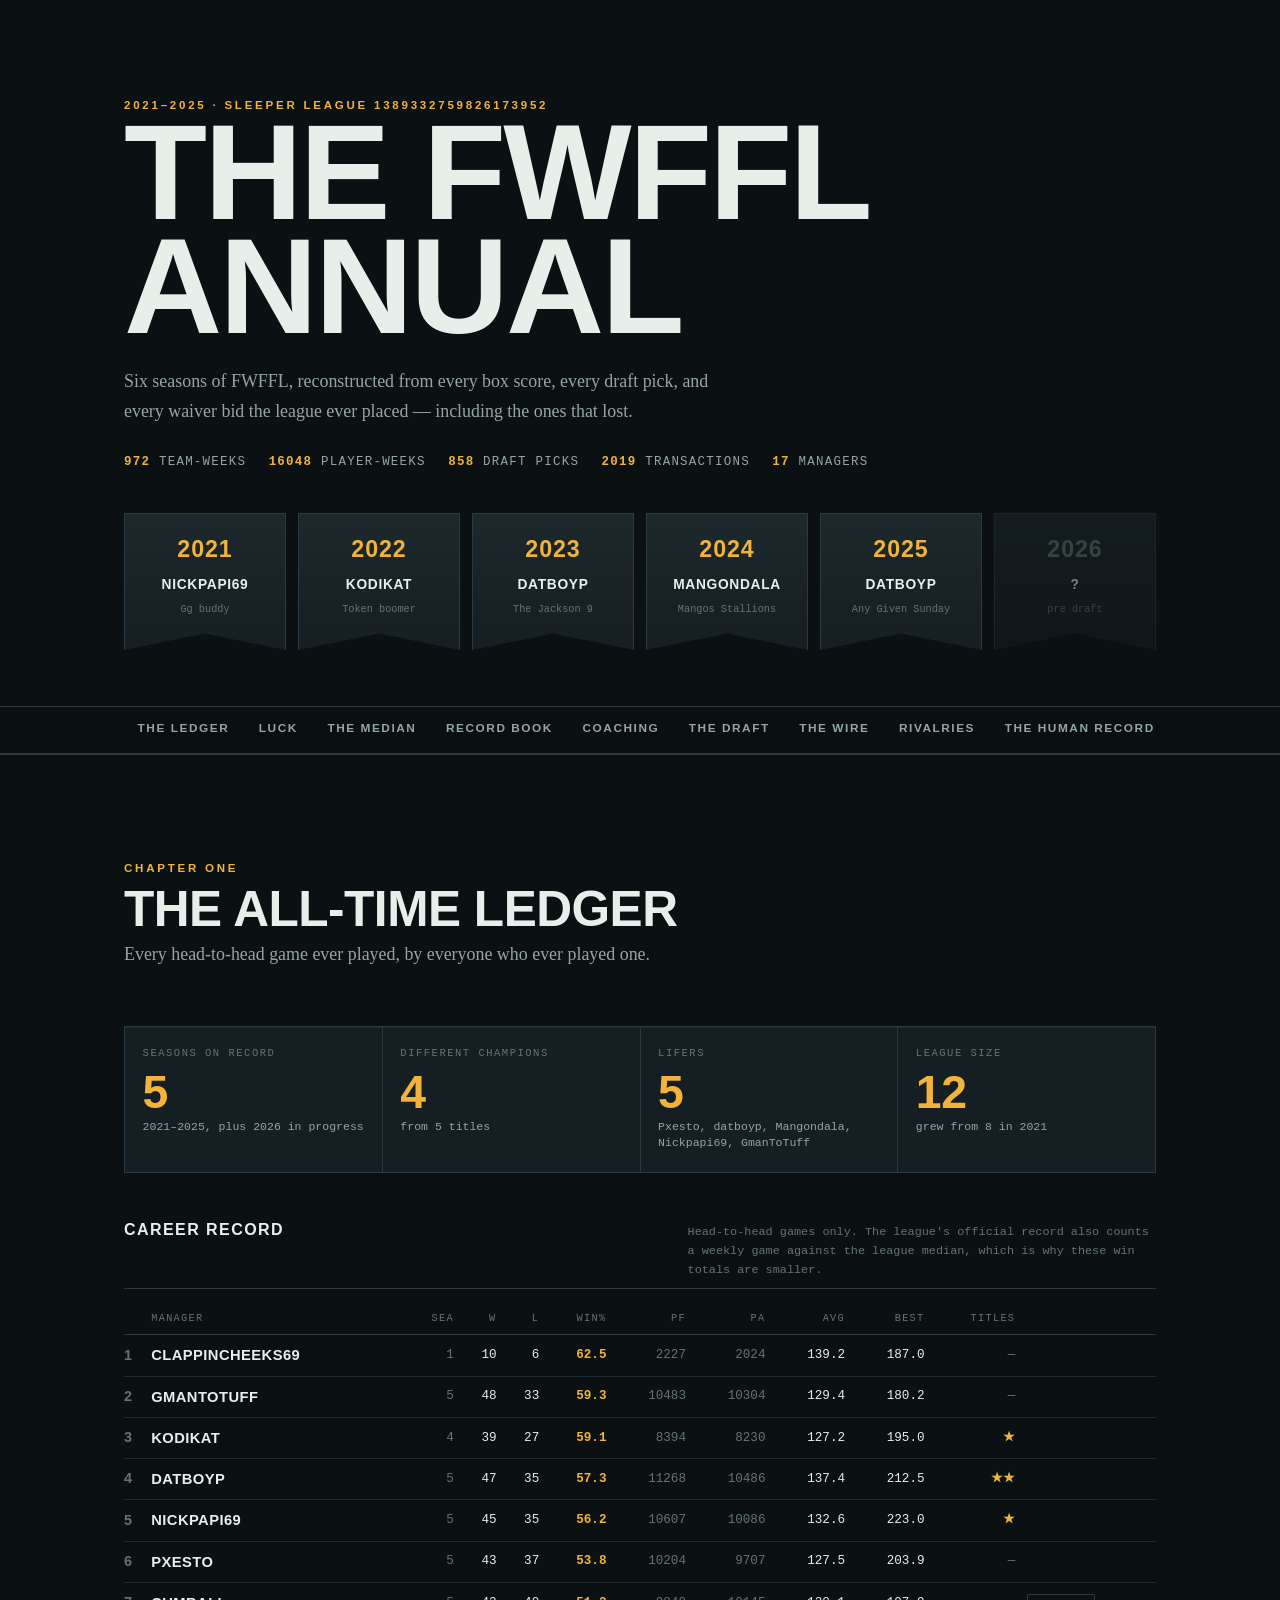
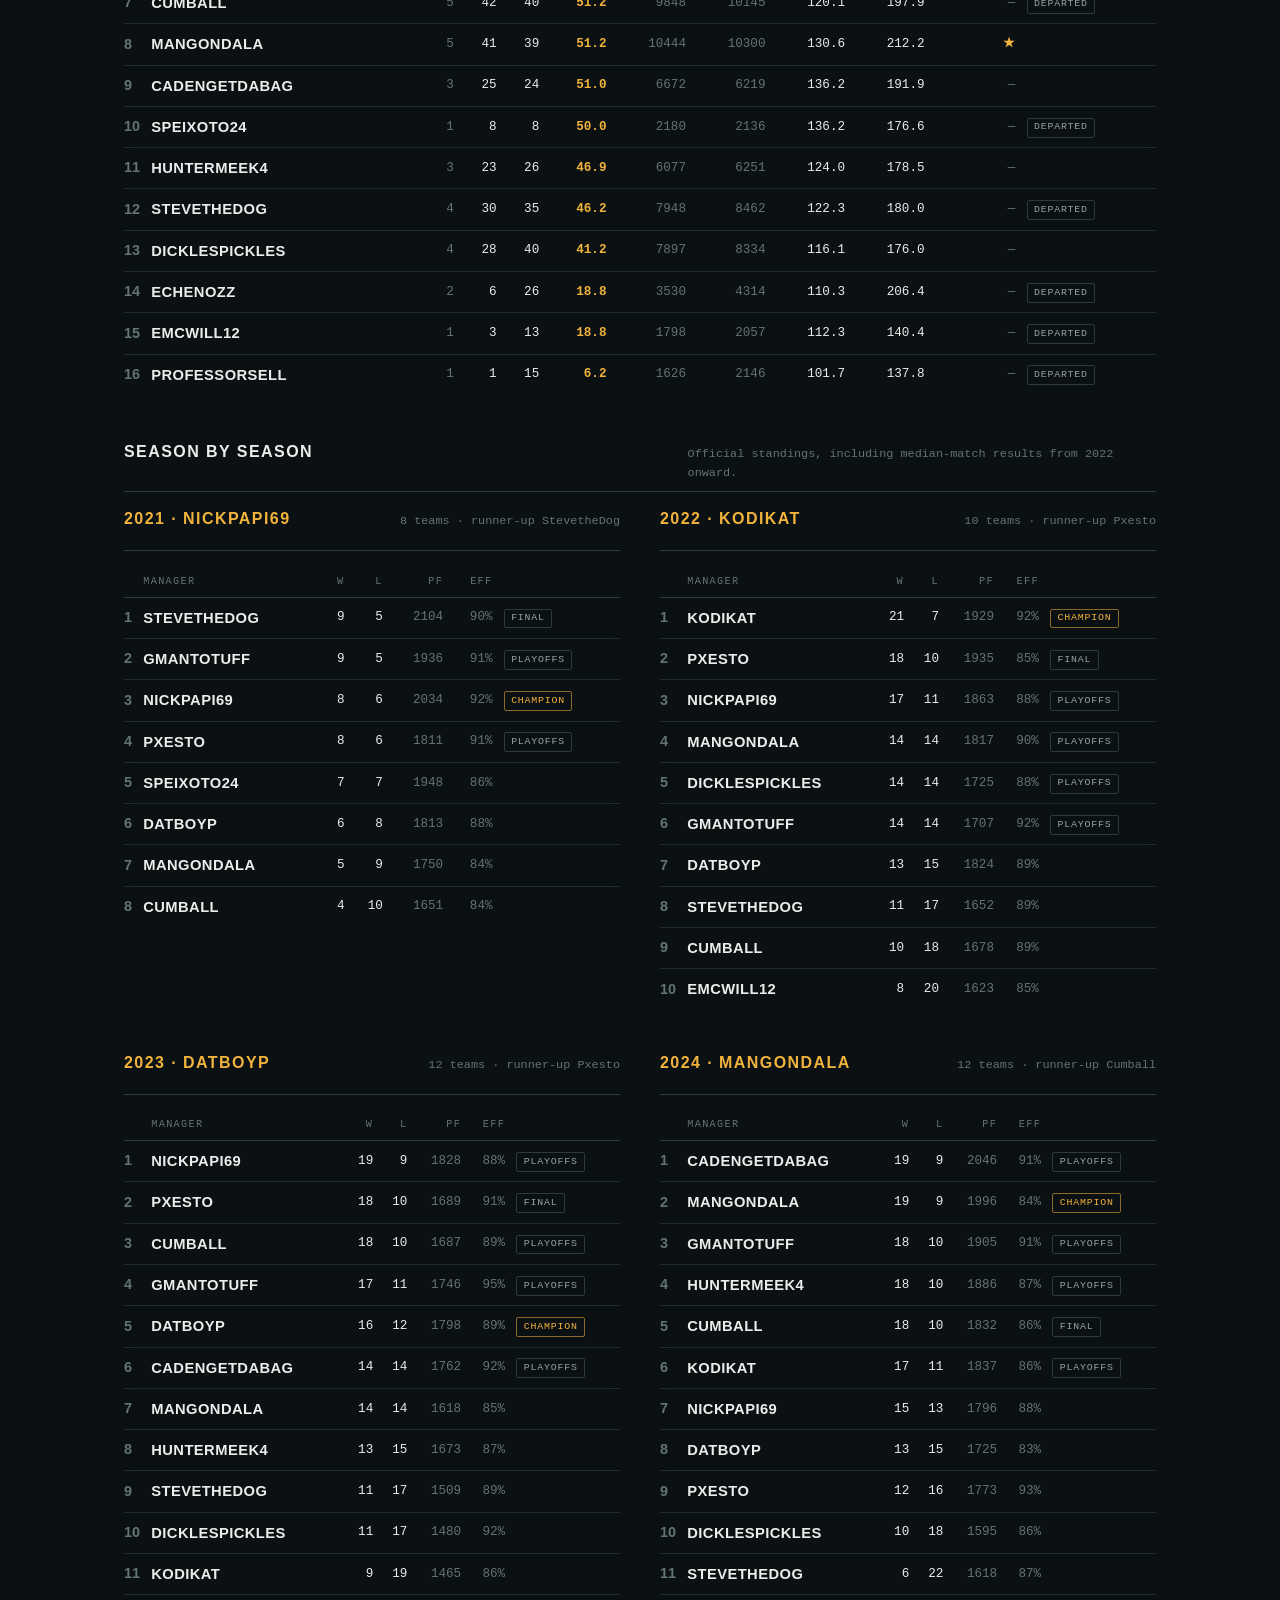
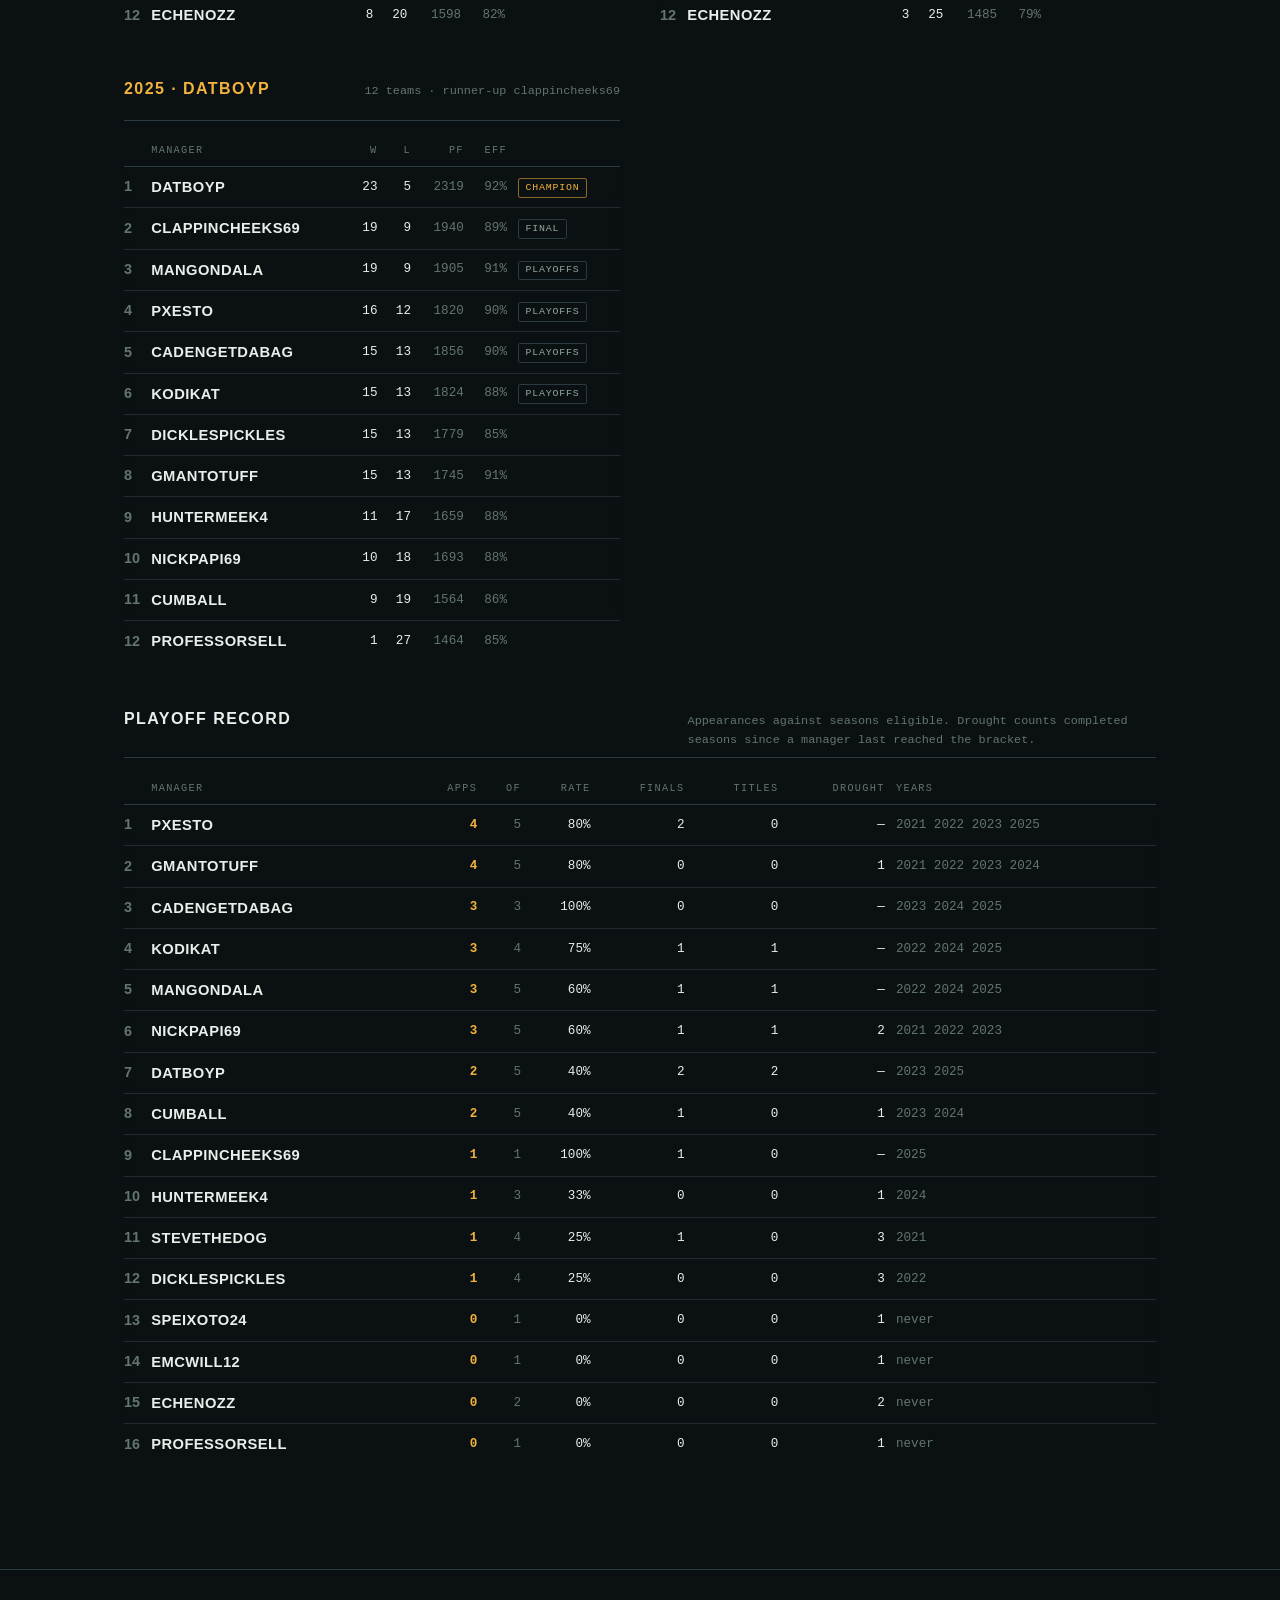
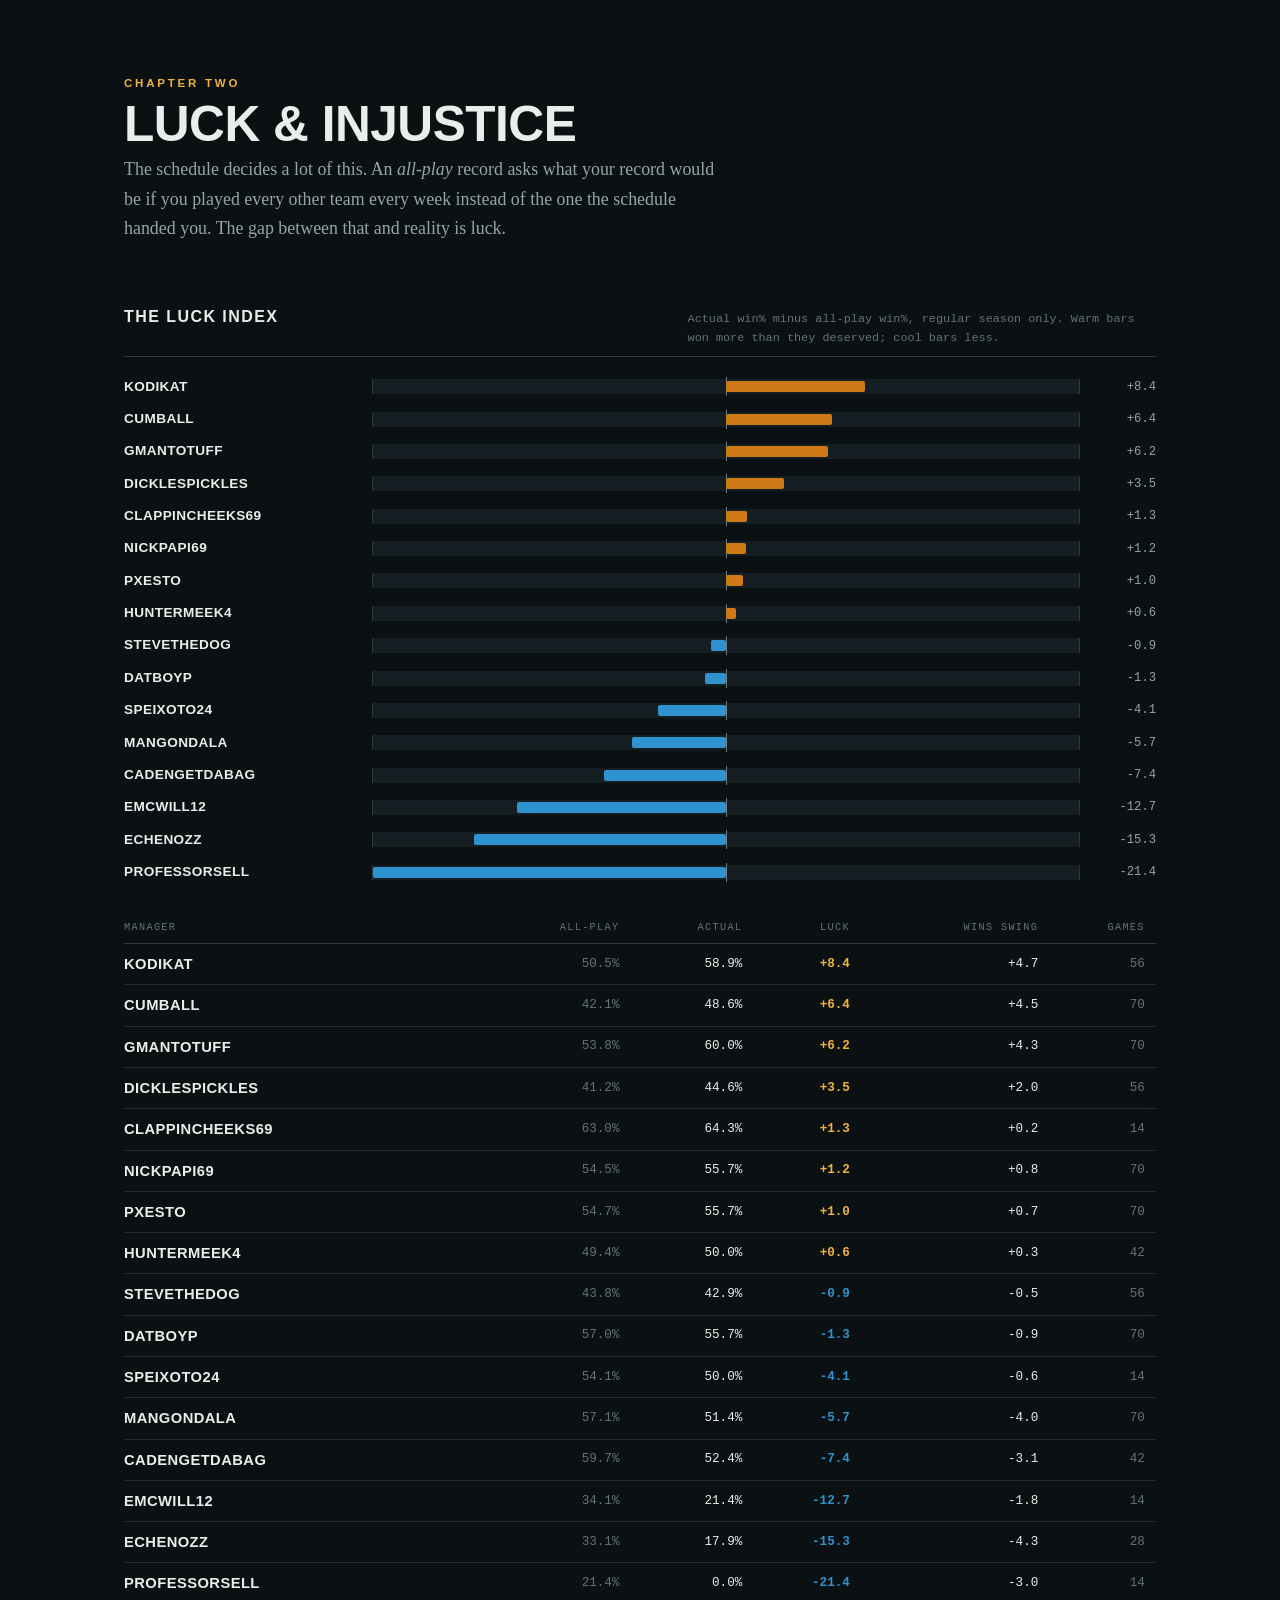
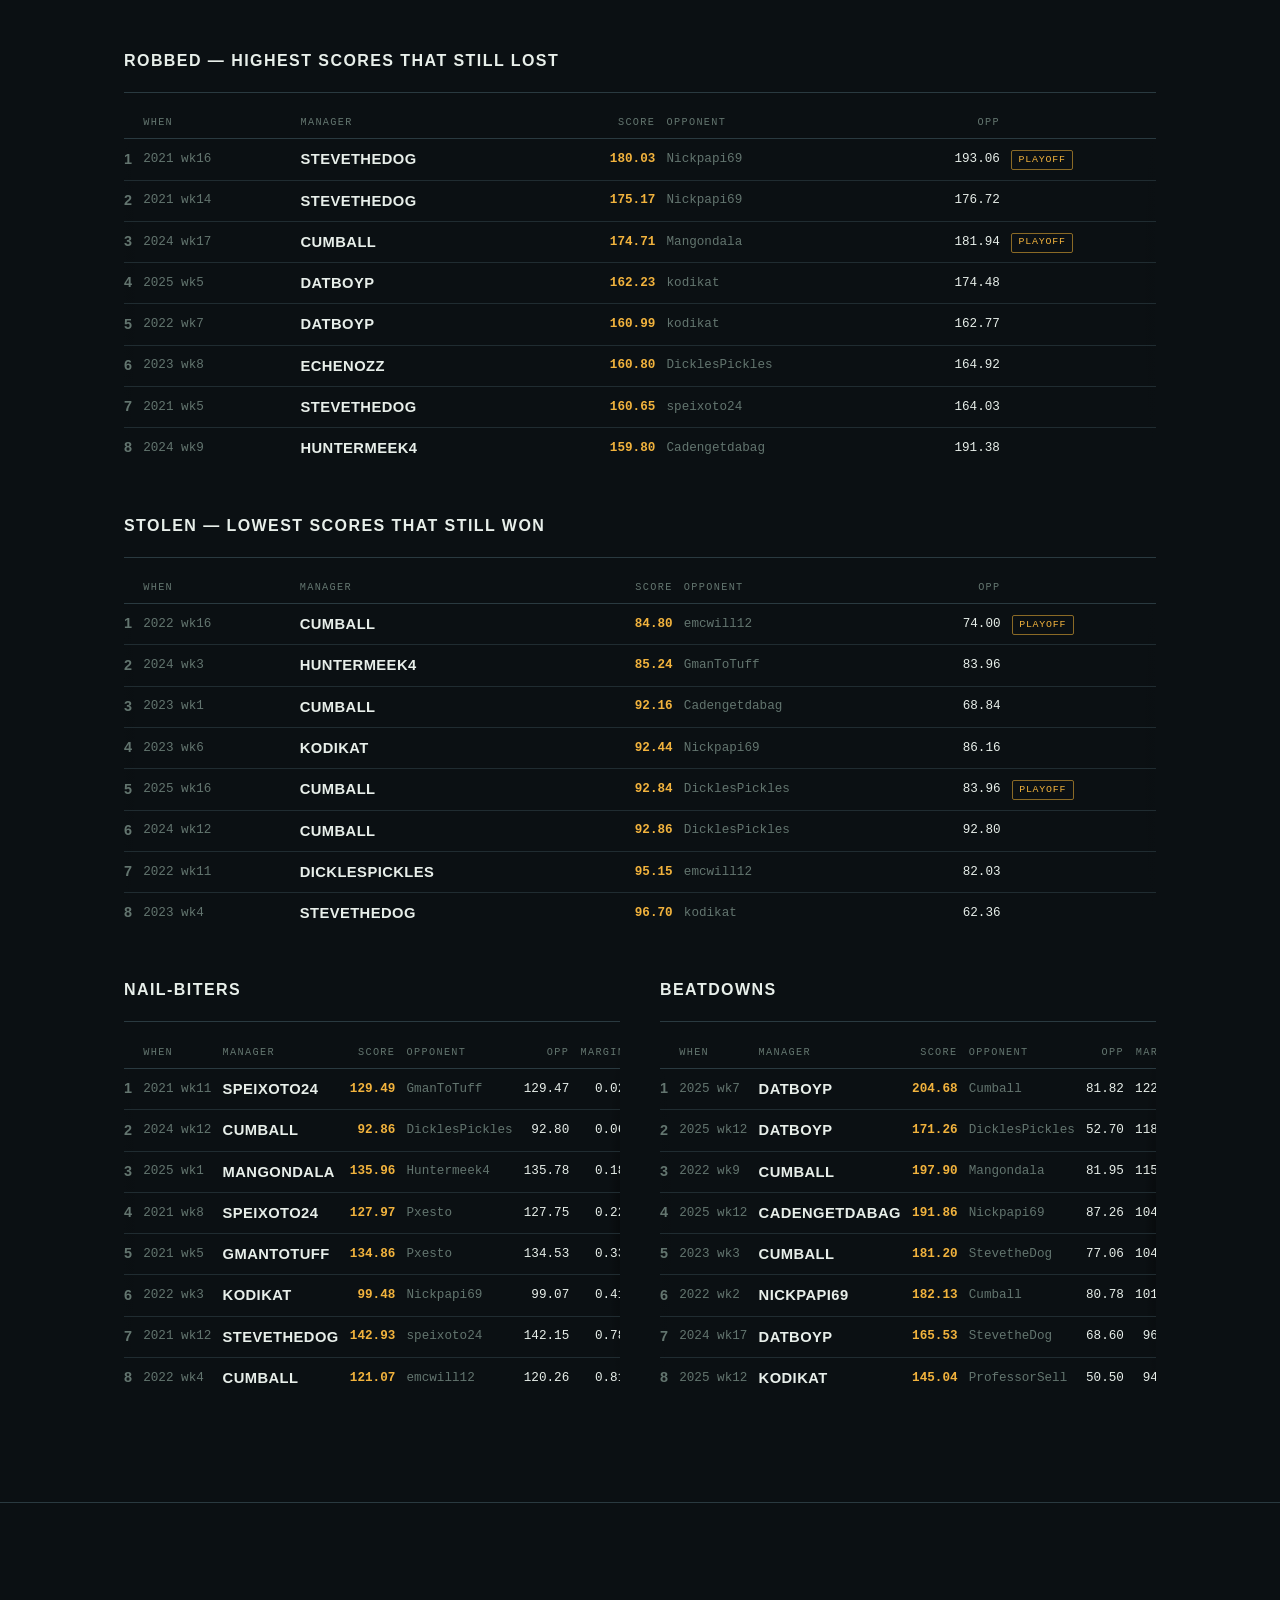
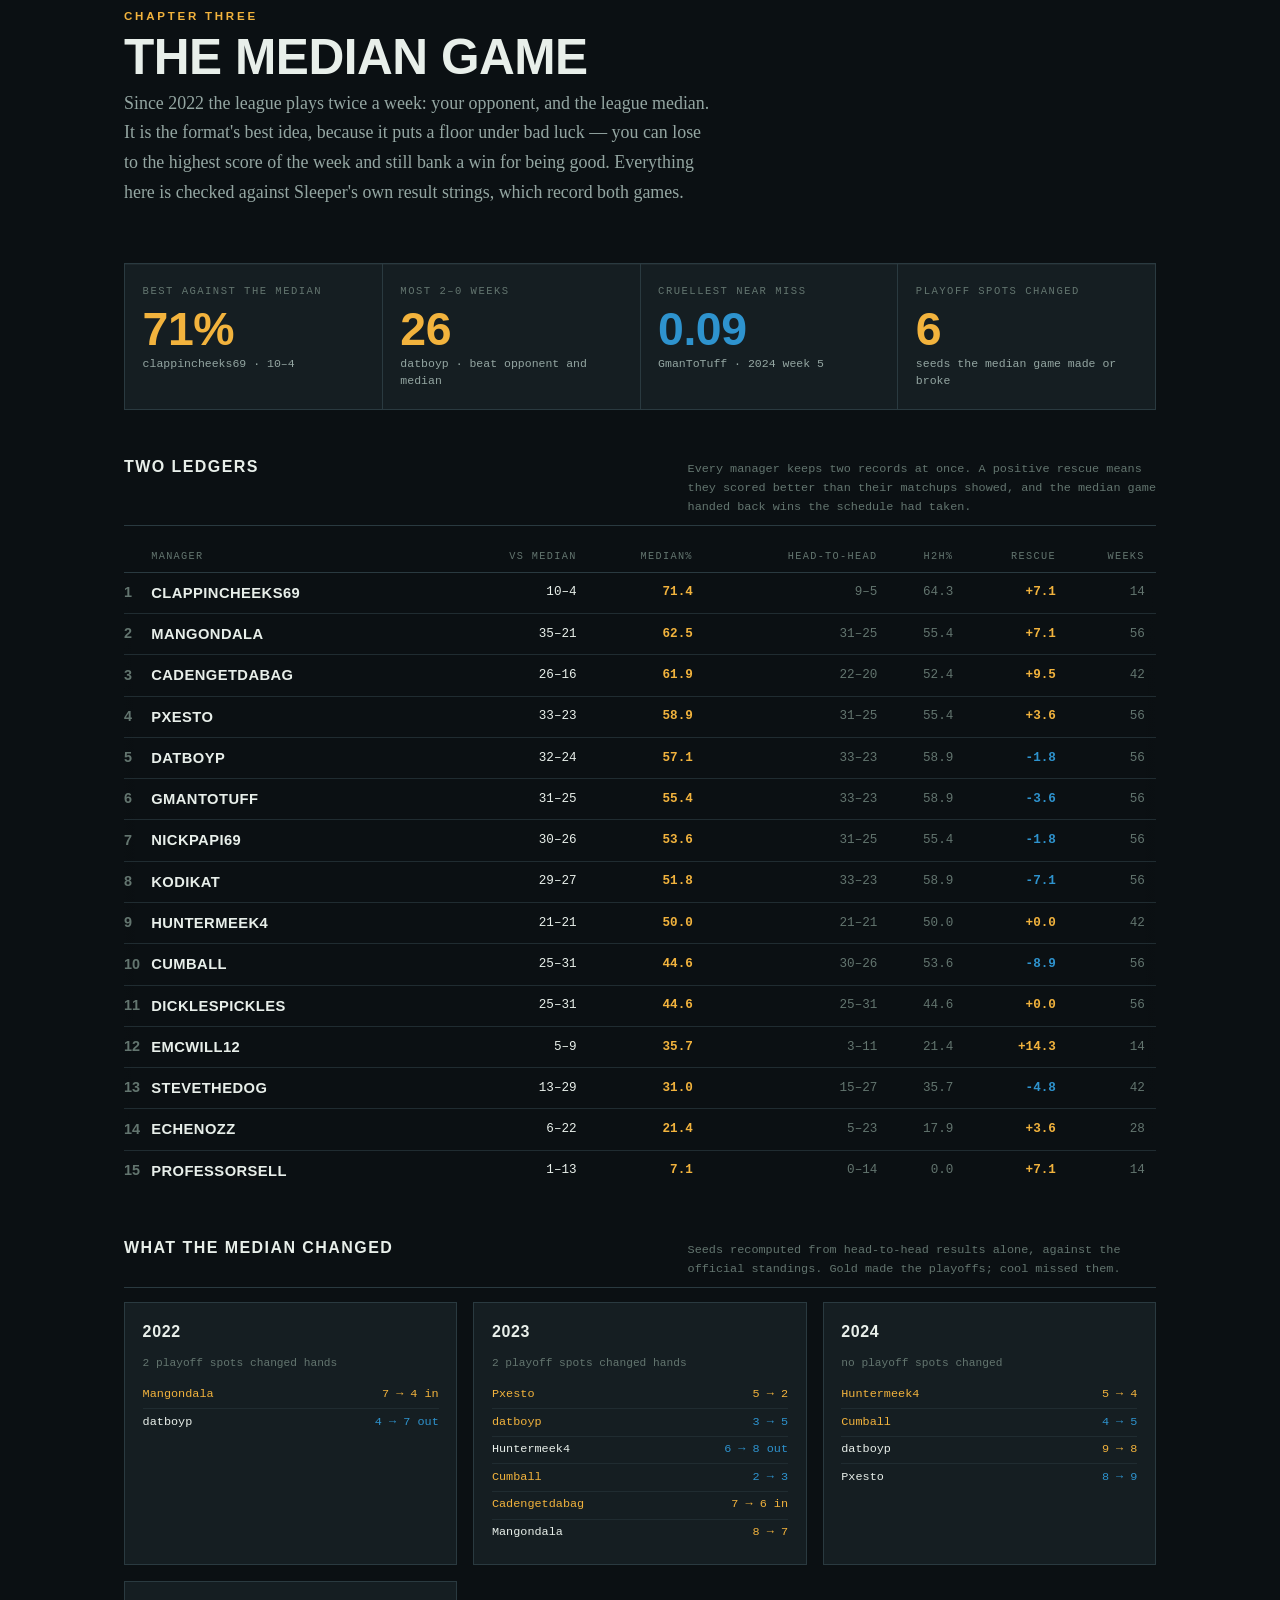
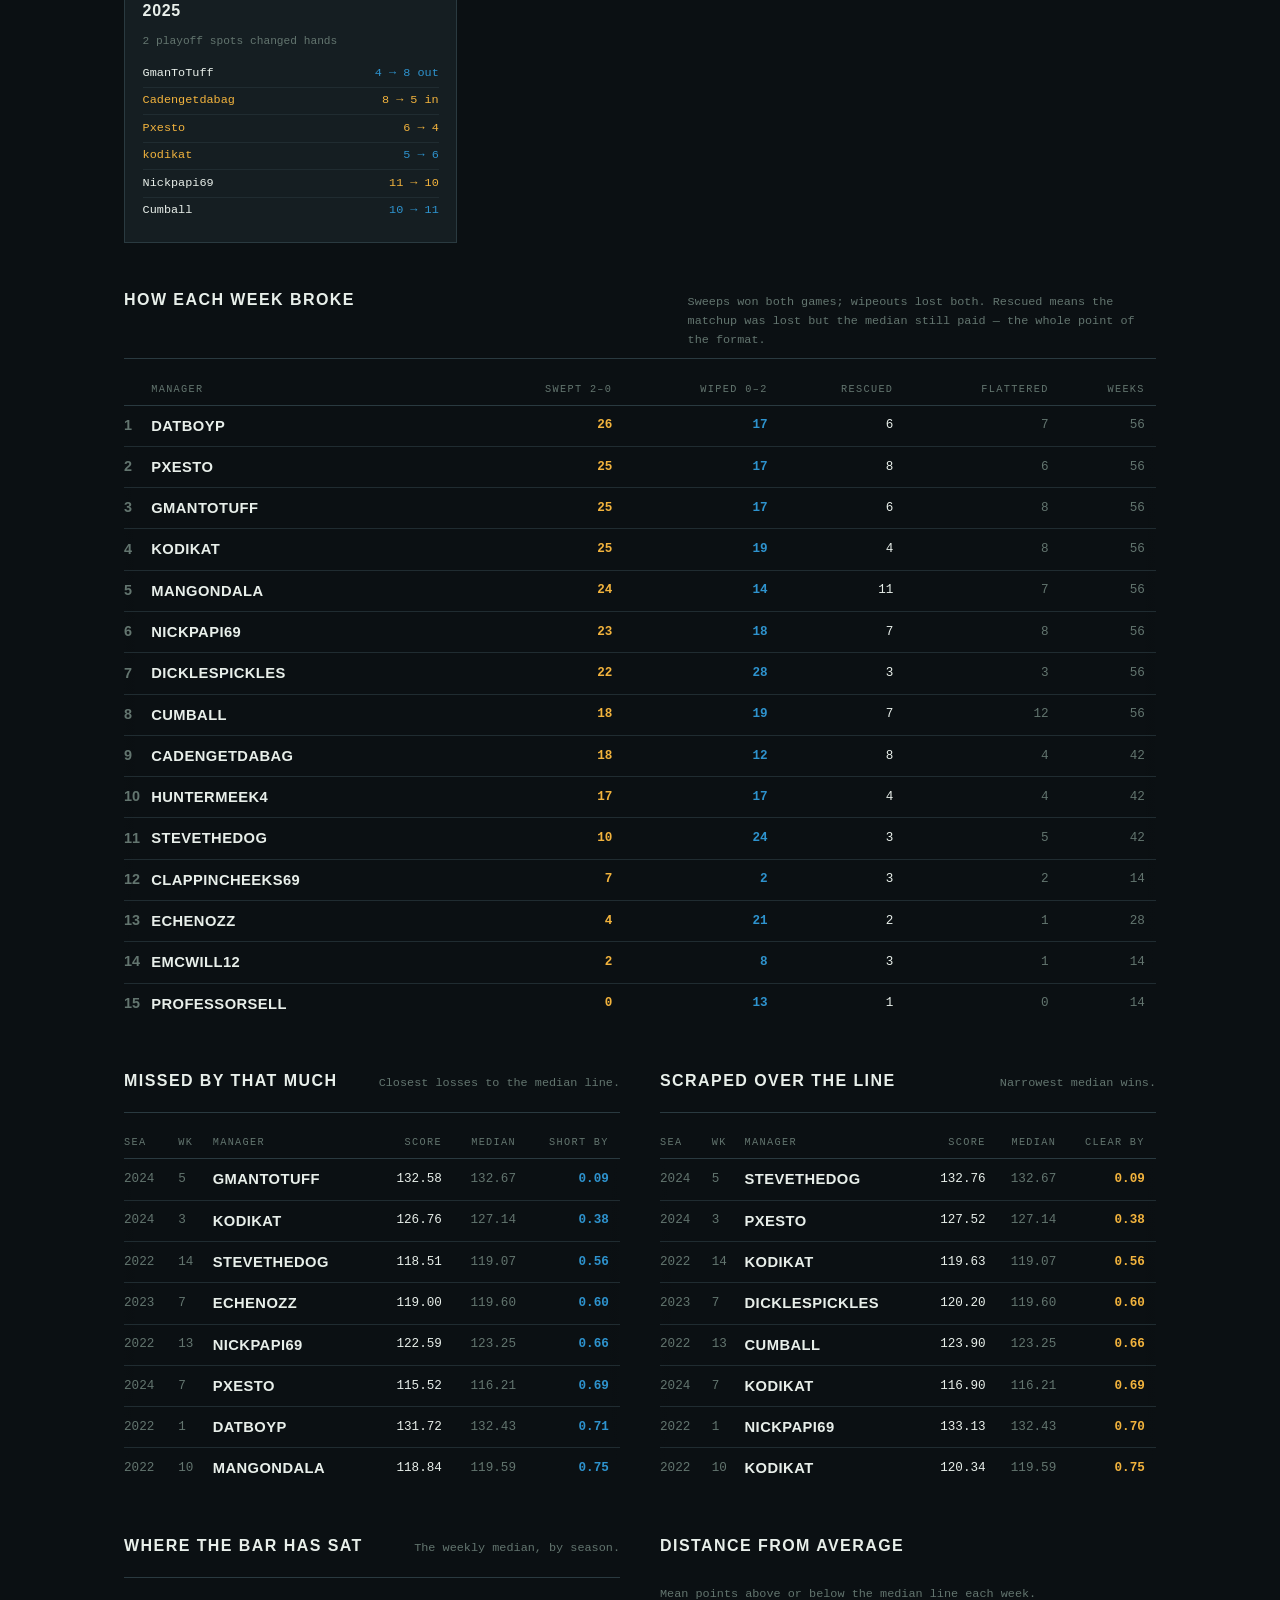
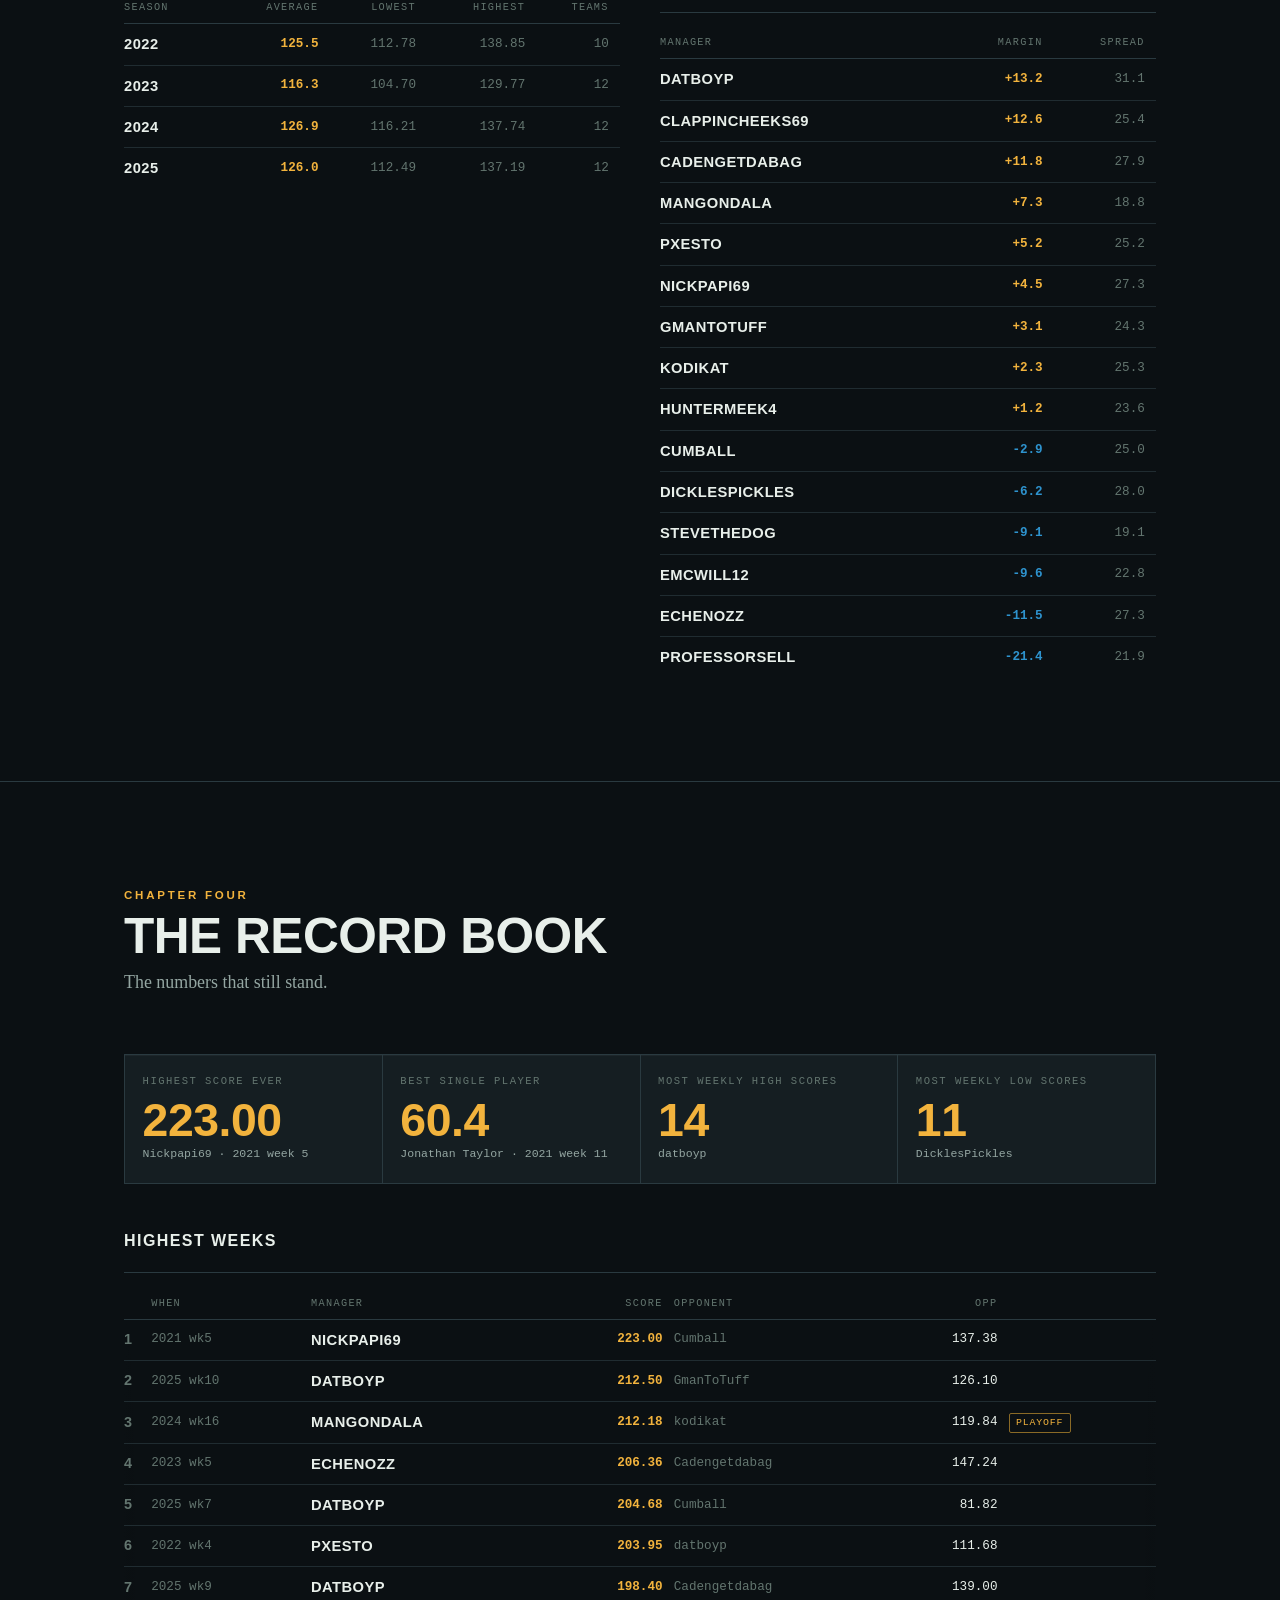
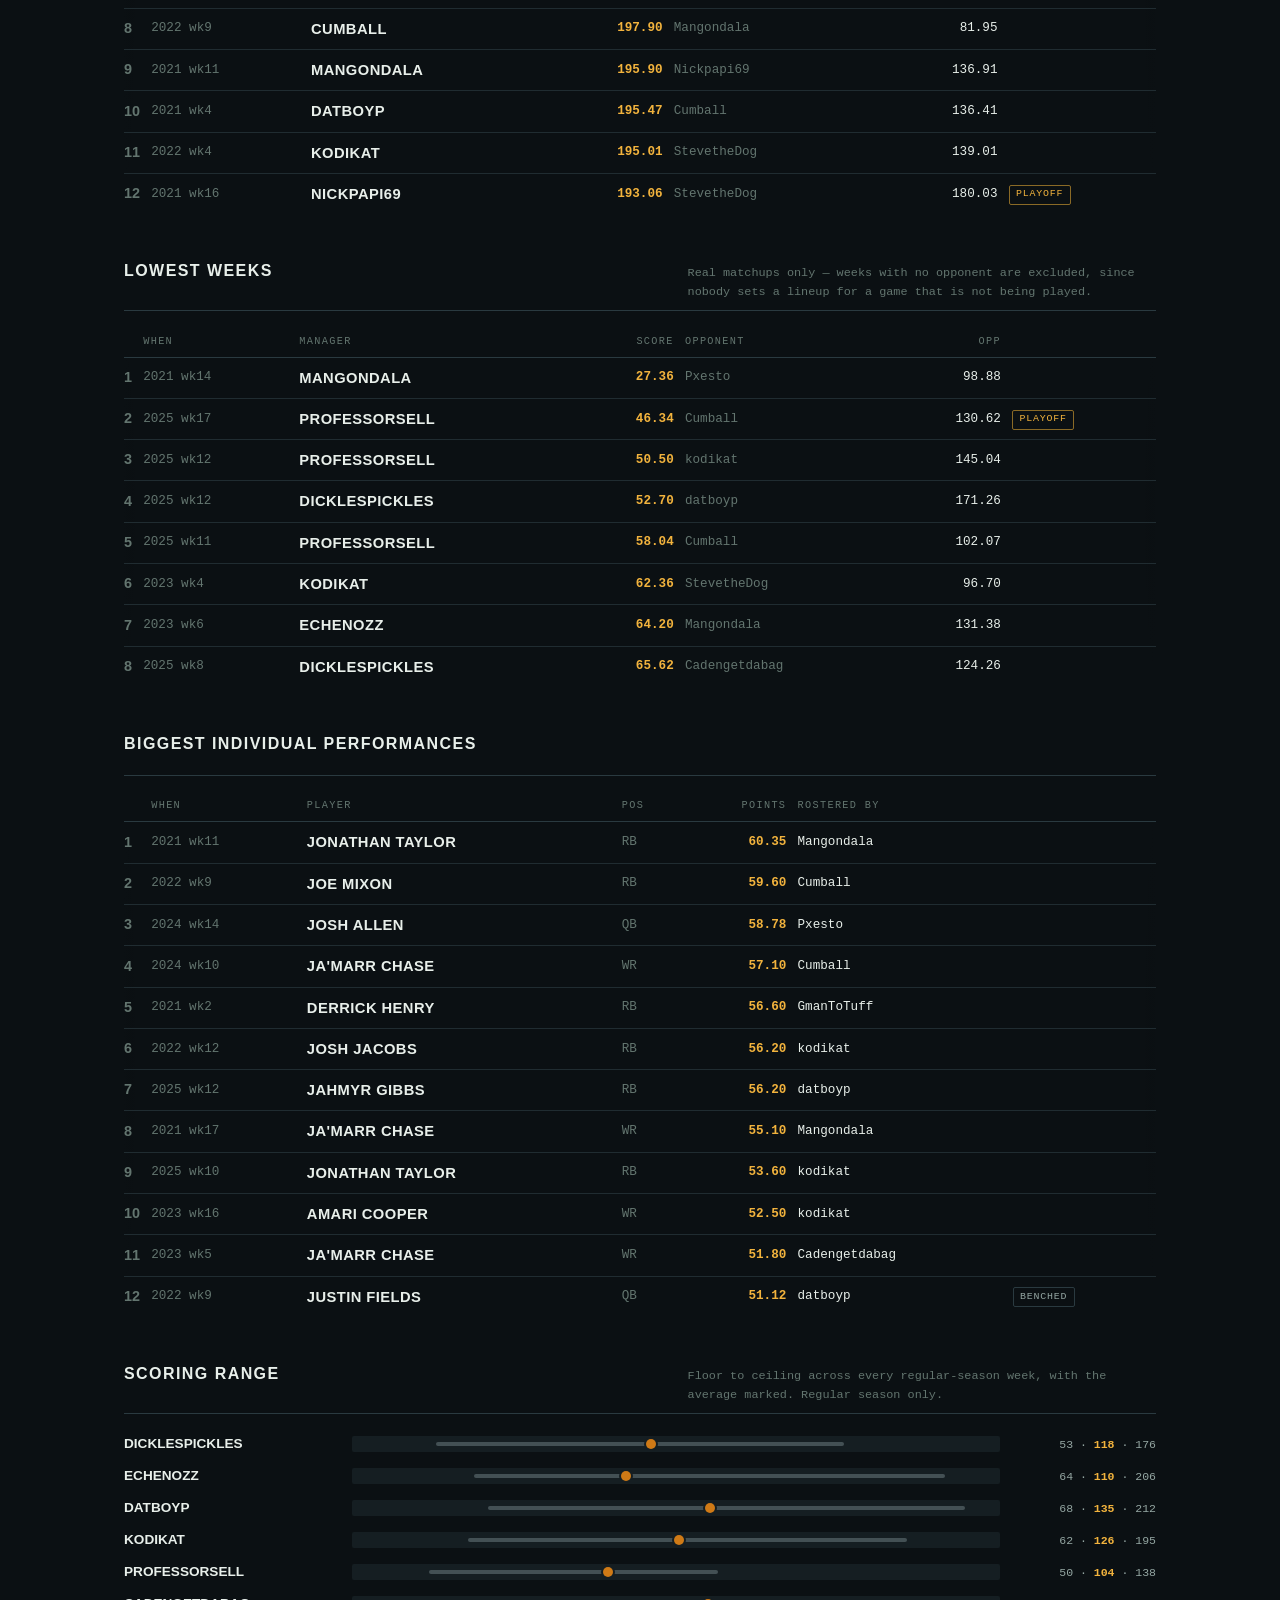
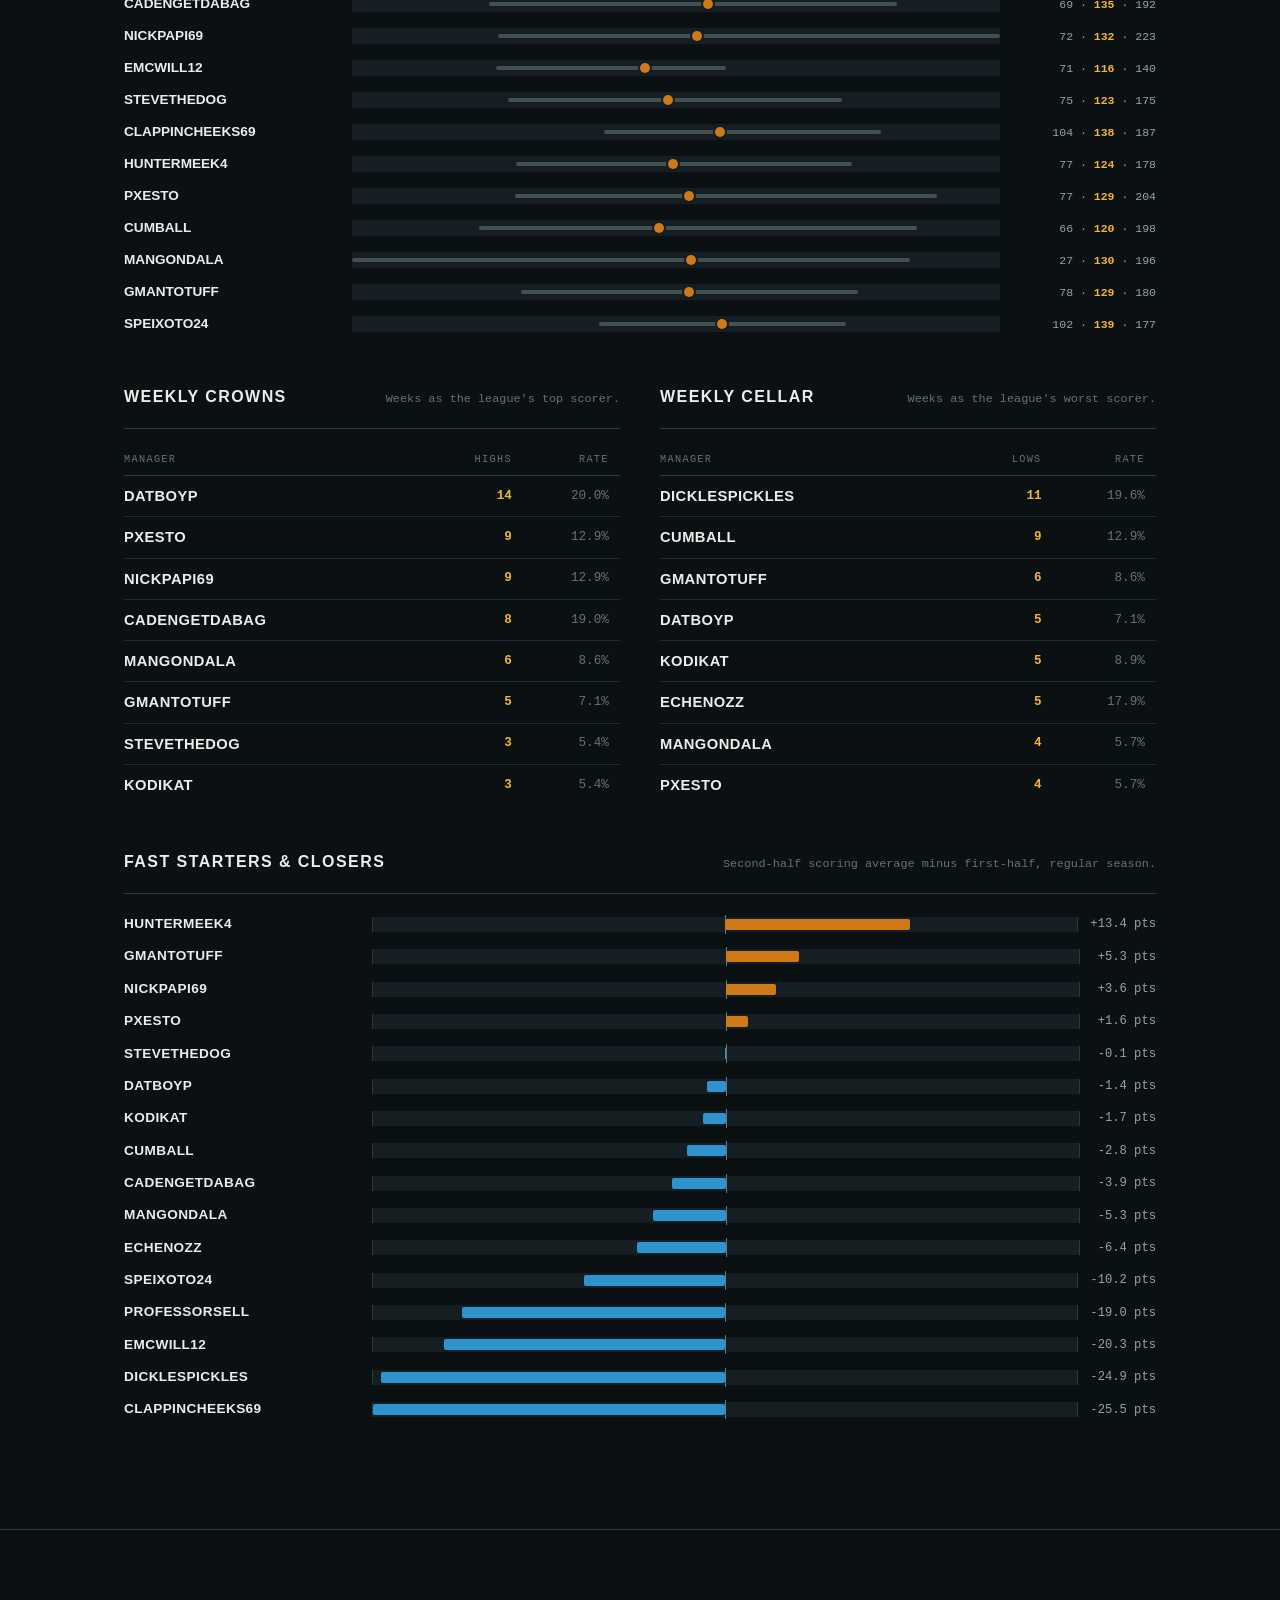
==== commit a2c2563e: "Commit to dark, and drop the light palette Single-theme by choice rather than omission: no light tok" ====
--- a/docs/index.html
+++ b/docs/index.html
@@ -5,13 +5,16 @@
 <title>The FWFFL Annual</title>
 <meta name="viewport" content="width=device-width, initial-scale=1">
 <style>/* ==========================================================================
-   FWFFL Annual — two materials, one page.
-
-   Dark is the primary world: a stadium at night, chalk on a green-black ground,
-   championship gold used only where something was actually won. Light is the
-   same record printed on paper. The palette is token-level so all three theme
-   states (dark stamp, light stamp, and the un-stamped OS default) resolve as a
-   complete set — never a colour defined only inside a media query.
+   FWFFL Annual — one material: a stadium at night.
+
+   Chalk on a green-black ground, championship gold used only where something
+   was actually won. This is deliberately single-theme rather than an omission:
+   there is no light palette and no `prefers-color-scheme` branch, so the page
+   looks the same on every device regardless of the viewer's system setting.
+
+   Because nothing here reacts to the host, every colour — the body background
+   included — is painted explicitly from a token. A transparent body would
+   borrow the host's ground and put dark text on white.
    ========================================================================== */
 
 :root {
@@ -43,45 +46,6 @@
   --display: "Helvetica Neue", "Arial Narrow", Arial, system-ui, sans-serif;
   --body: Georgia, "Iowan Old Style", "Times New Roman", serif;
   --data: ui-monospace, "SF Mono", SFMono-Regular, Menlo, Consolas, monospace;
-}
-
-@media (prefers-color-scheme: light) {
-  :root:not([data-theme="dark"]) {
-    color-scheme: light;
-    --ground: #e7ebe7;
-    --panel: #f7f9f6;
-    --panel-2: #edf1ed;
-    --line: #c8d2cc;
-    --line-soft: #dbe2dc;
-    --ink: #101917;
-    --ink-2: #55645f;
-    --ink-3: #7c8a85;
-    --gold: #8a5d0a;
-    --gold-dim: #c8a55e;
-    --warm: #b8690e;
-    --cool: #1e7cb8;
-    --mid: #7b8a8e;
-    --shadow: 0 1px 0 rgb(16 25 23 / 4%) inset;
-  }
-}
-
-:root[data-theme="light"] {
-  color-scheme: light;
-  --ground: #e7ebe7;
-  --panel: #f7f9f6;
-  --panel-2: #edf1ed;
-  --line: #c8d2cc;
-  --line-soft: #dbe2dc;
-  --ink: #101917;
-  --ink-2: #55645f;
-  --ink-3: #7c8a85;
-  --gold: #8a5d0a;
-  --gold-dim: #c8a55e;
-  --warm: #b8690e;
-  --cool: #1e7cb8;
-  --mid: #7b8a8e;
-  --shadow: 0 1px 0 rgb(16 25 23 / 4%) inset;
-  --edge: rgb(16 25 23 / 22%);
 }
 
 * { box-sizing: border-box; }
@@ -828,9 +792,8 @@
 <meta property="og:title" content="The FWFFL Annual">
 <meta property="og:description" content="Six seasons of FWFFL, rebuilt from every box score, draft pick and waiver bid the league ever placed — including the ones that lost.">
 <meta name="twitter:card" content="summary">
-<meta name="color-scheme" content="dark light">
-<meta name="theme-color" content="#0b1013" media="(prefers-color-scheme: dark)">
-<meta name="theme-color" content="#e7ebe7" media="(prefers-color-scheme: light)">
+<meta name="color-scheme" content="dark">
+<meta name="theme-color" content="#0b1013">
 </head>
 <body>
 <main>
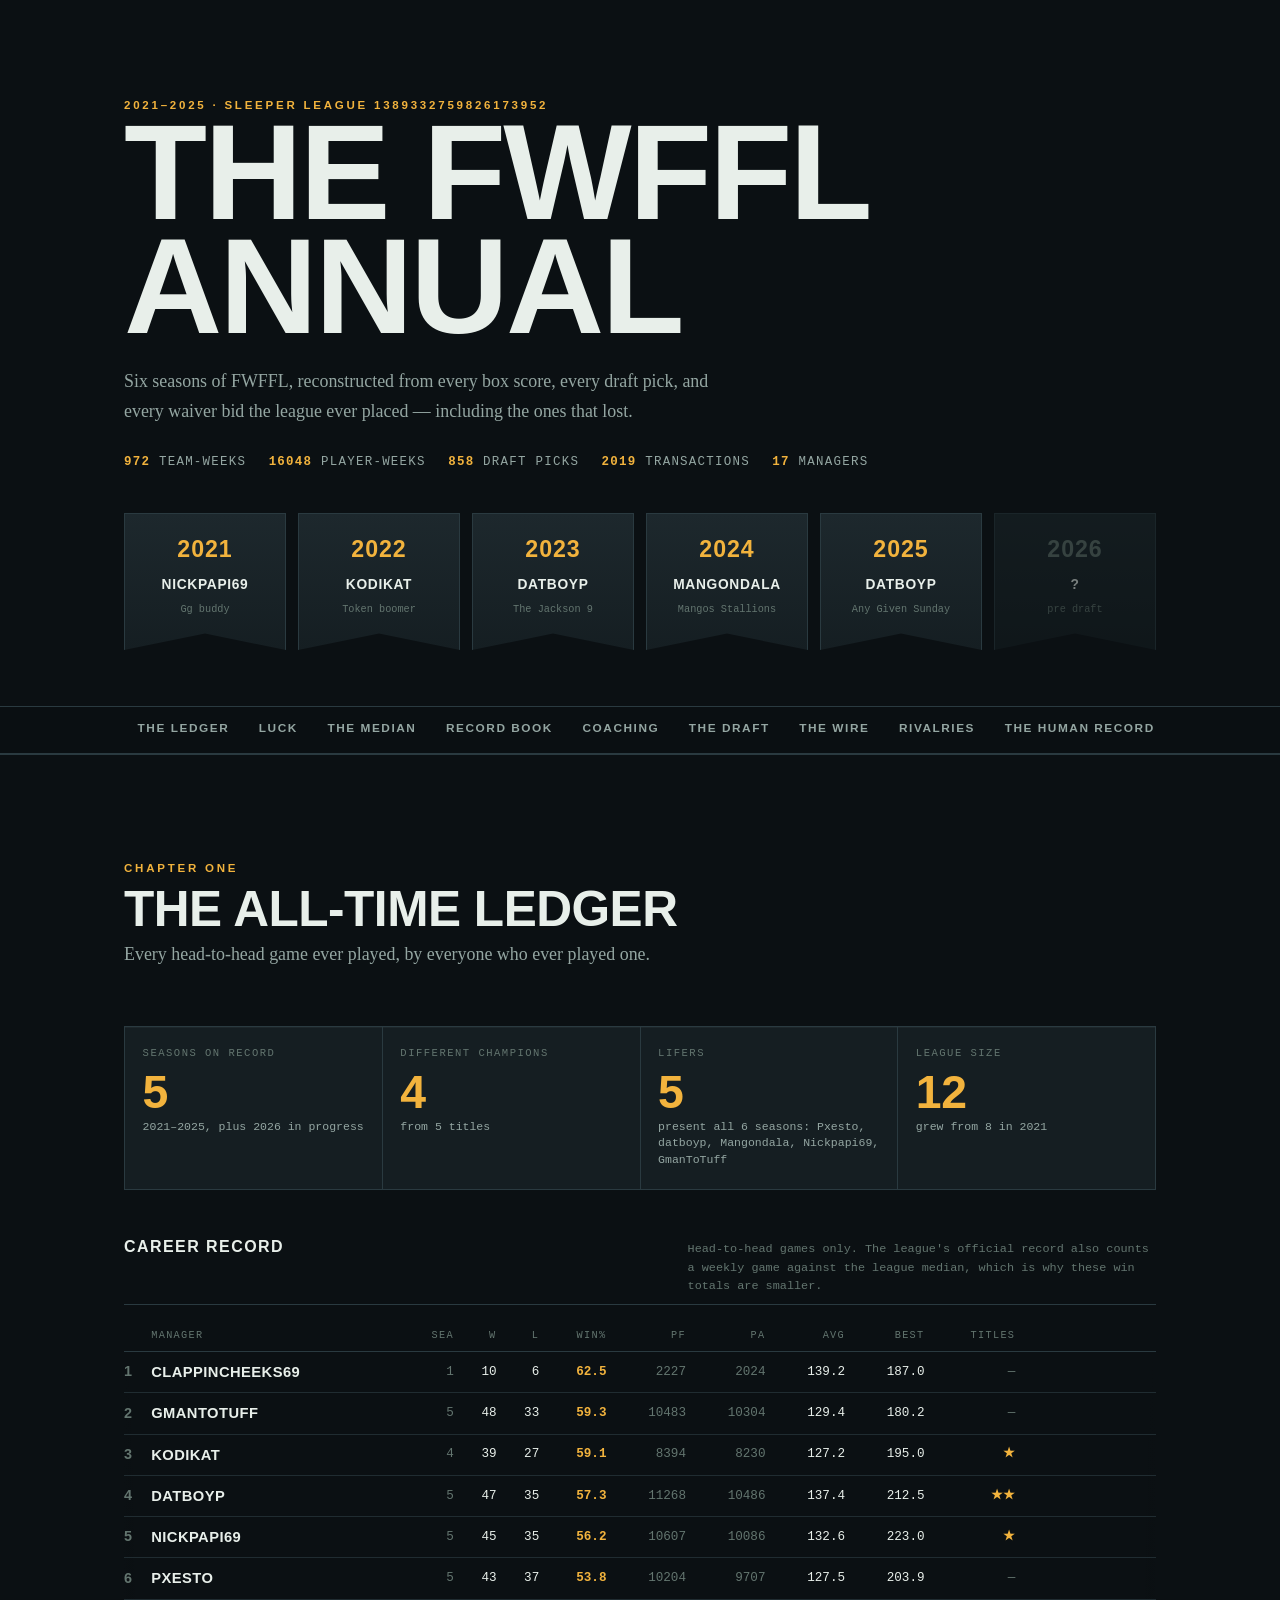
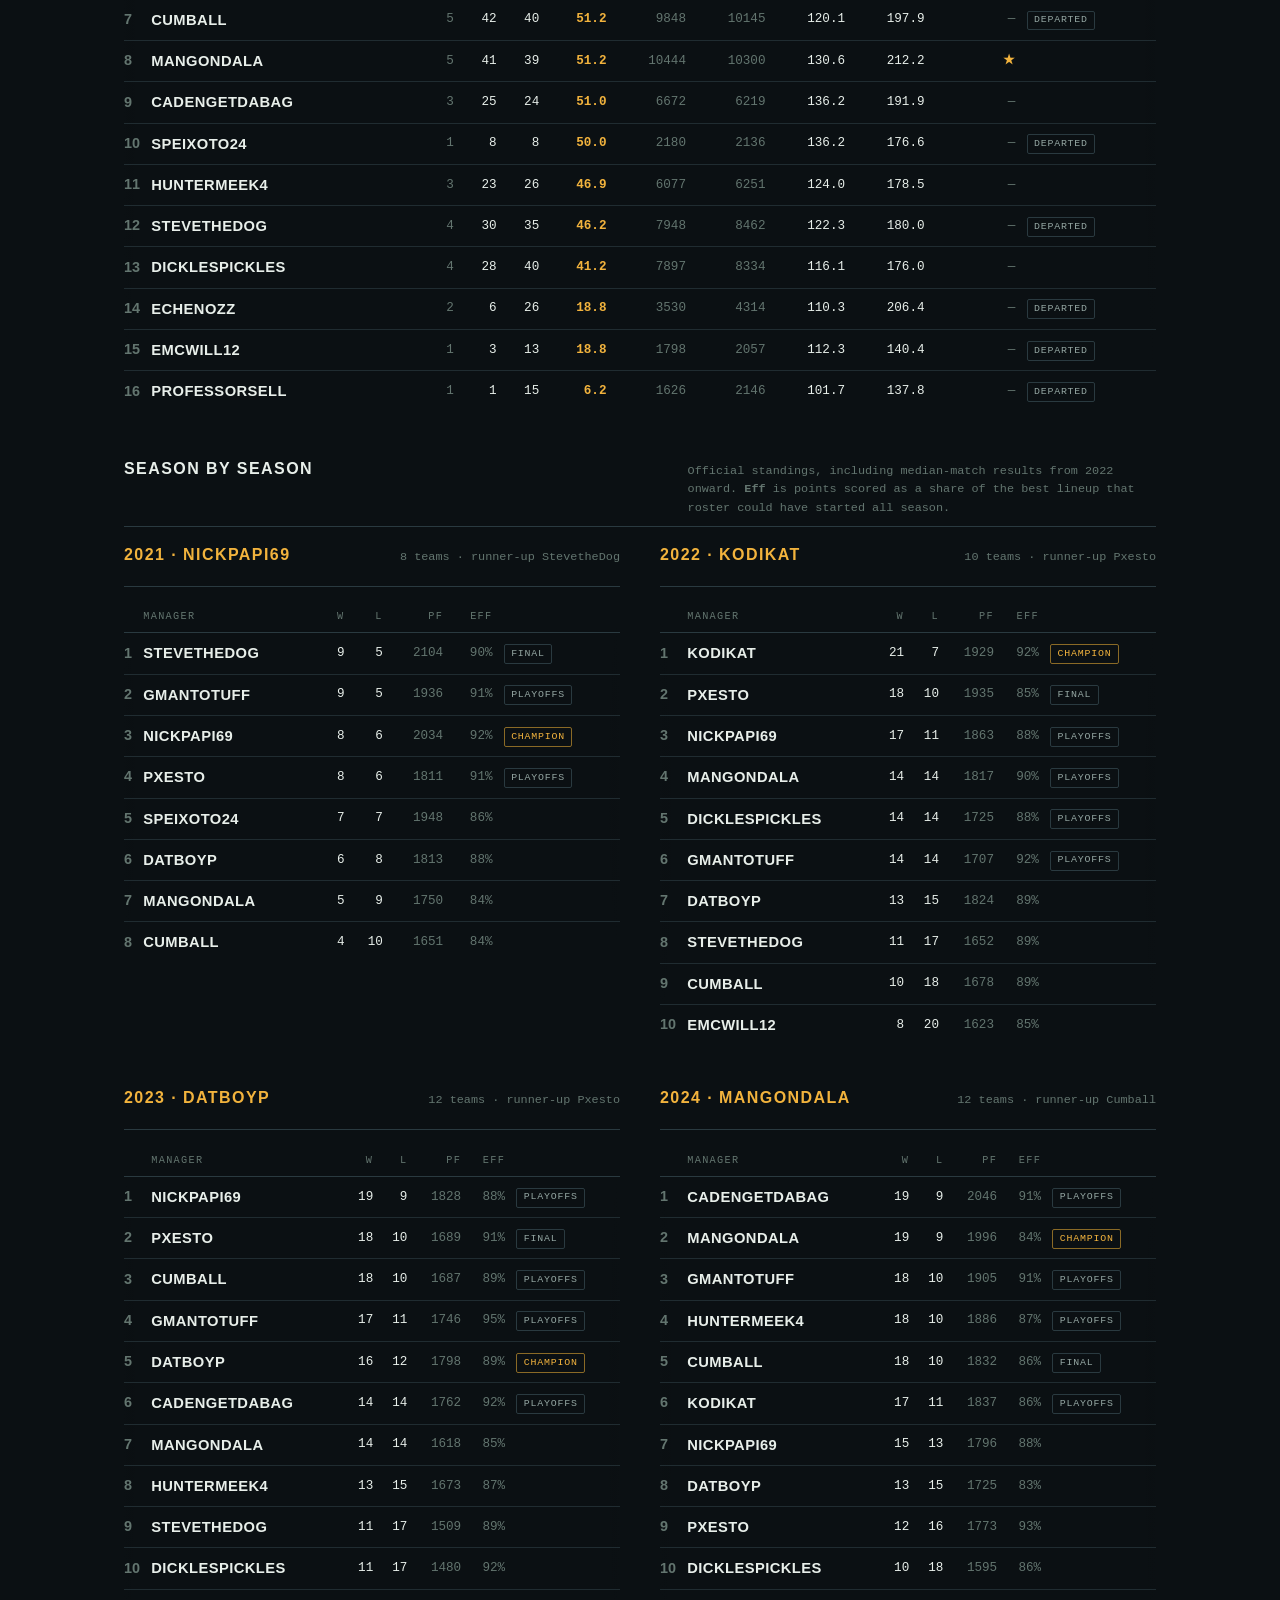
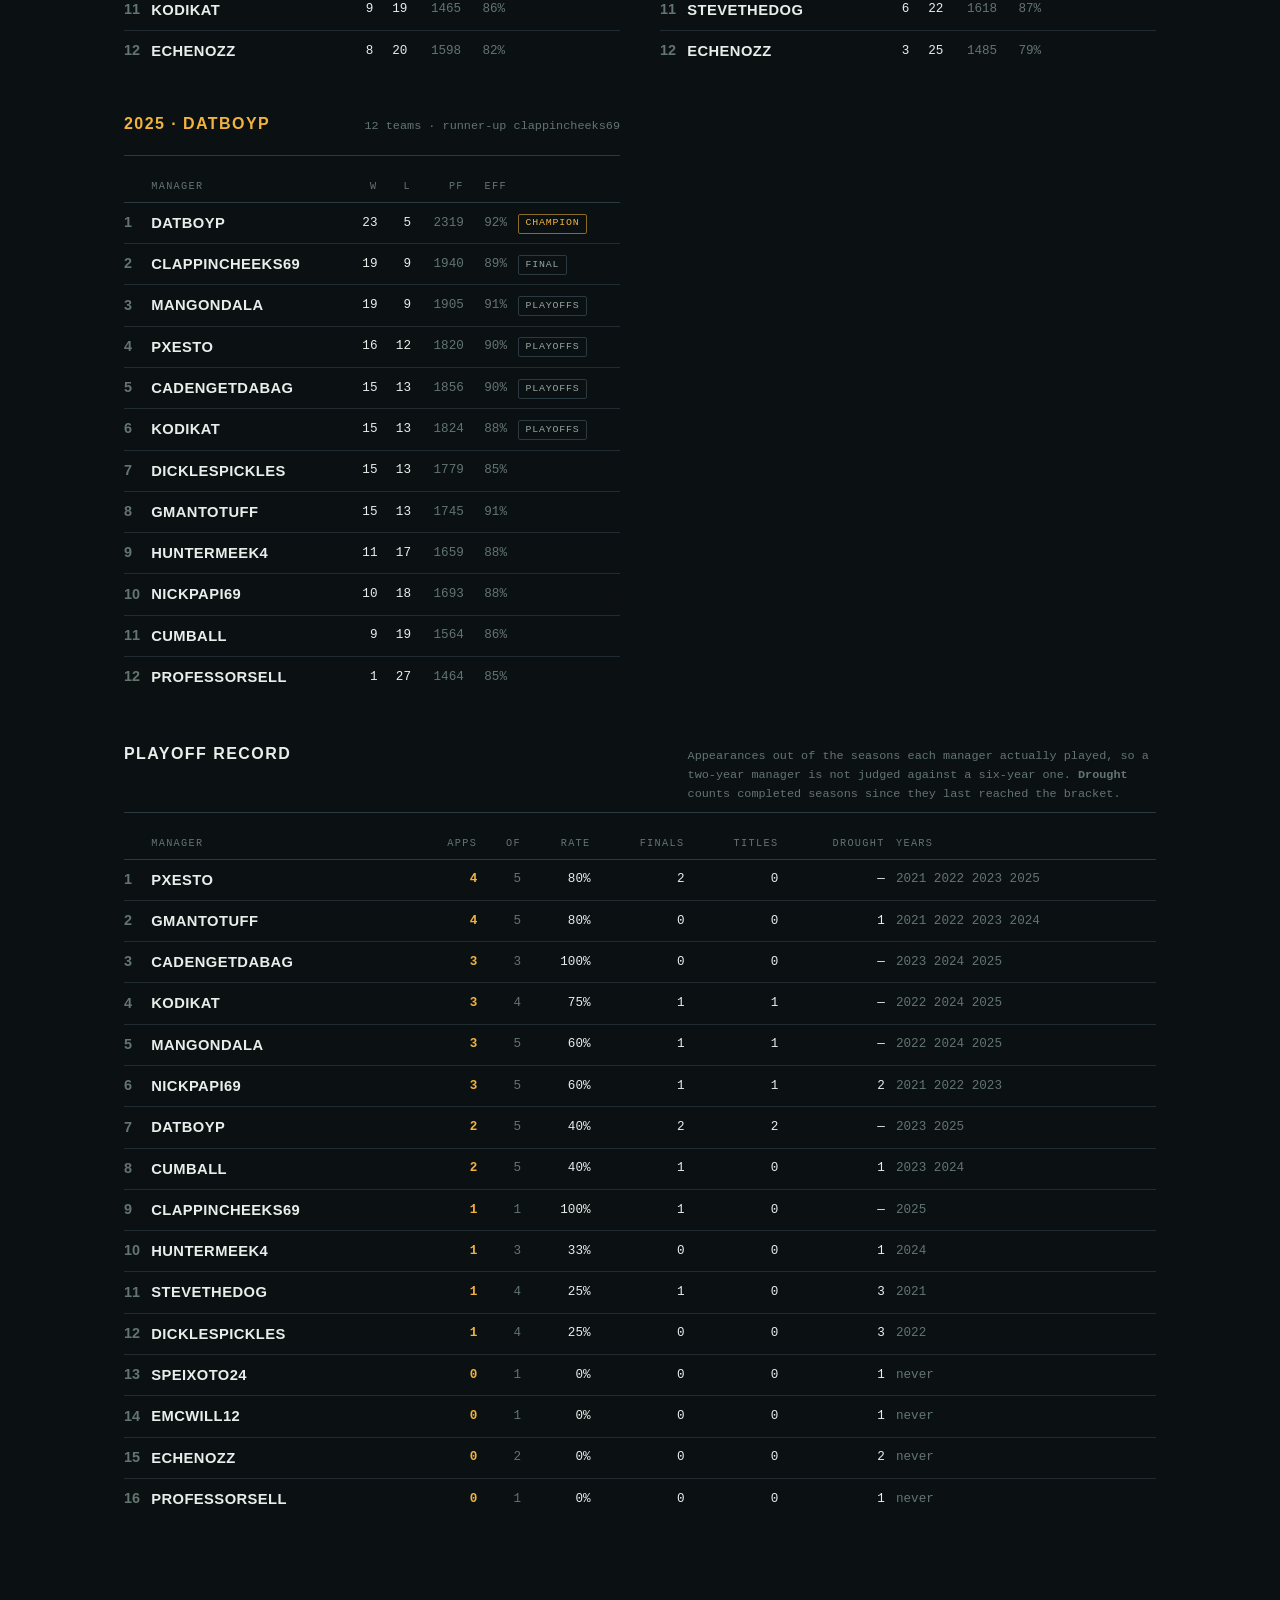
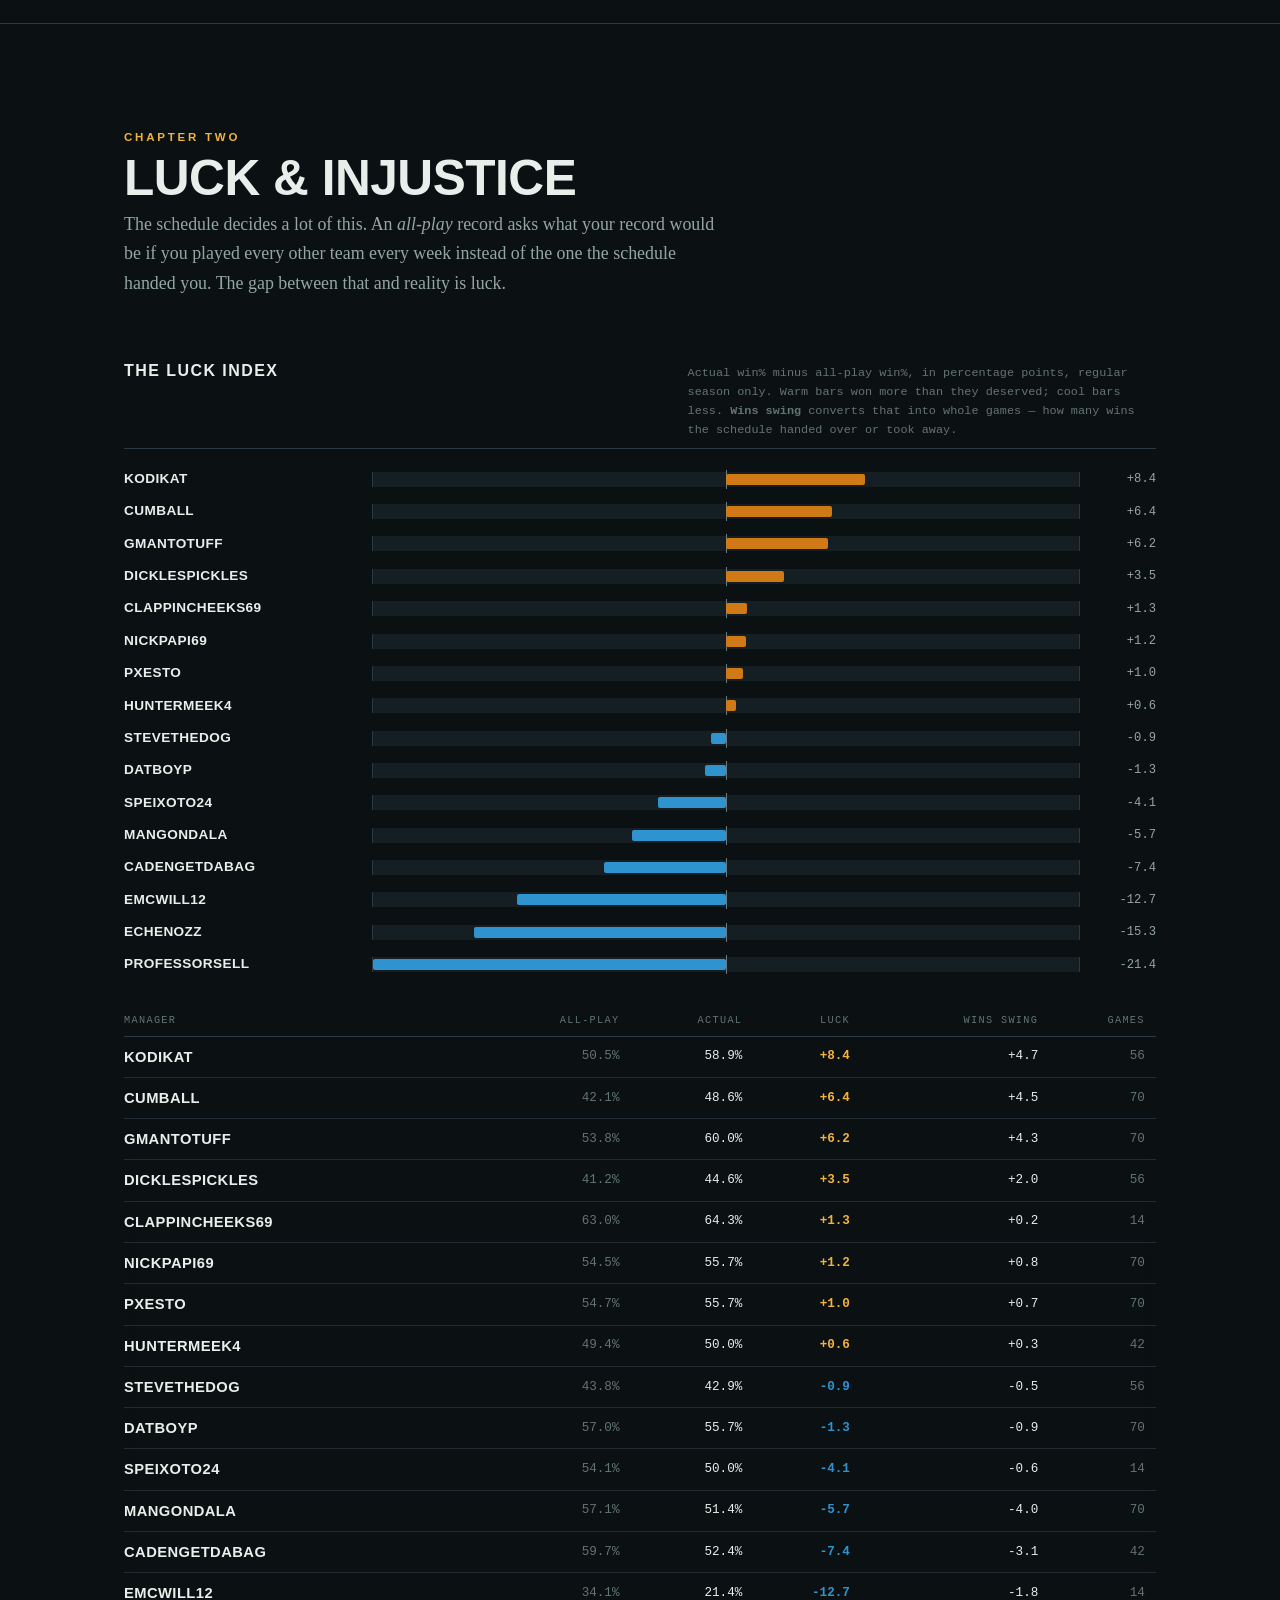
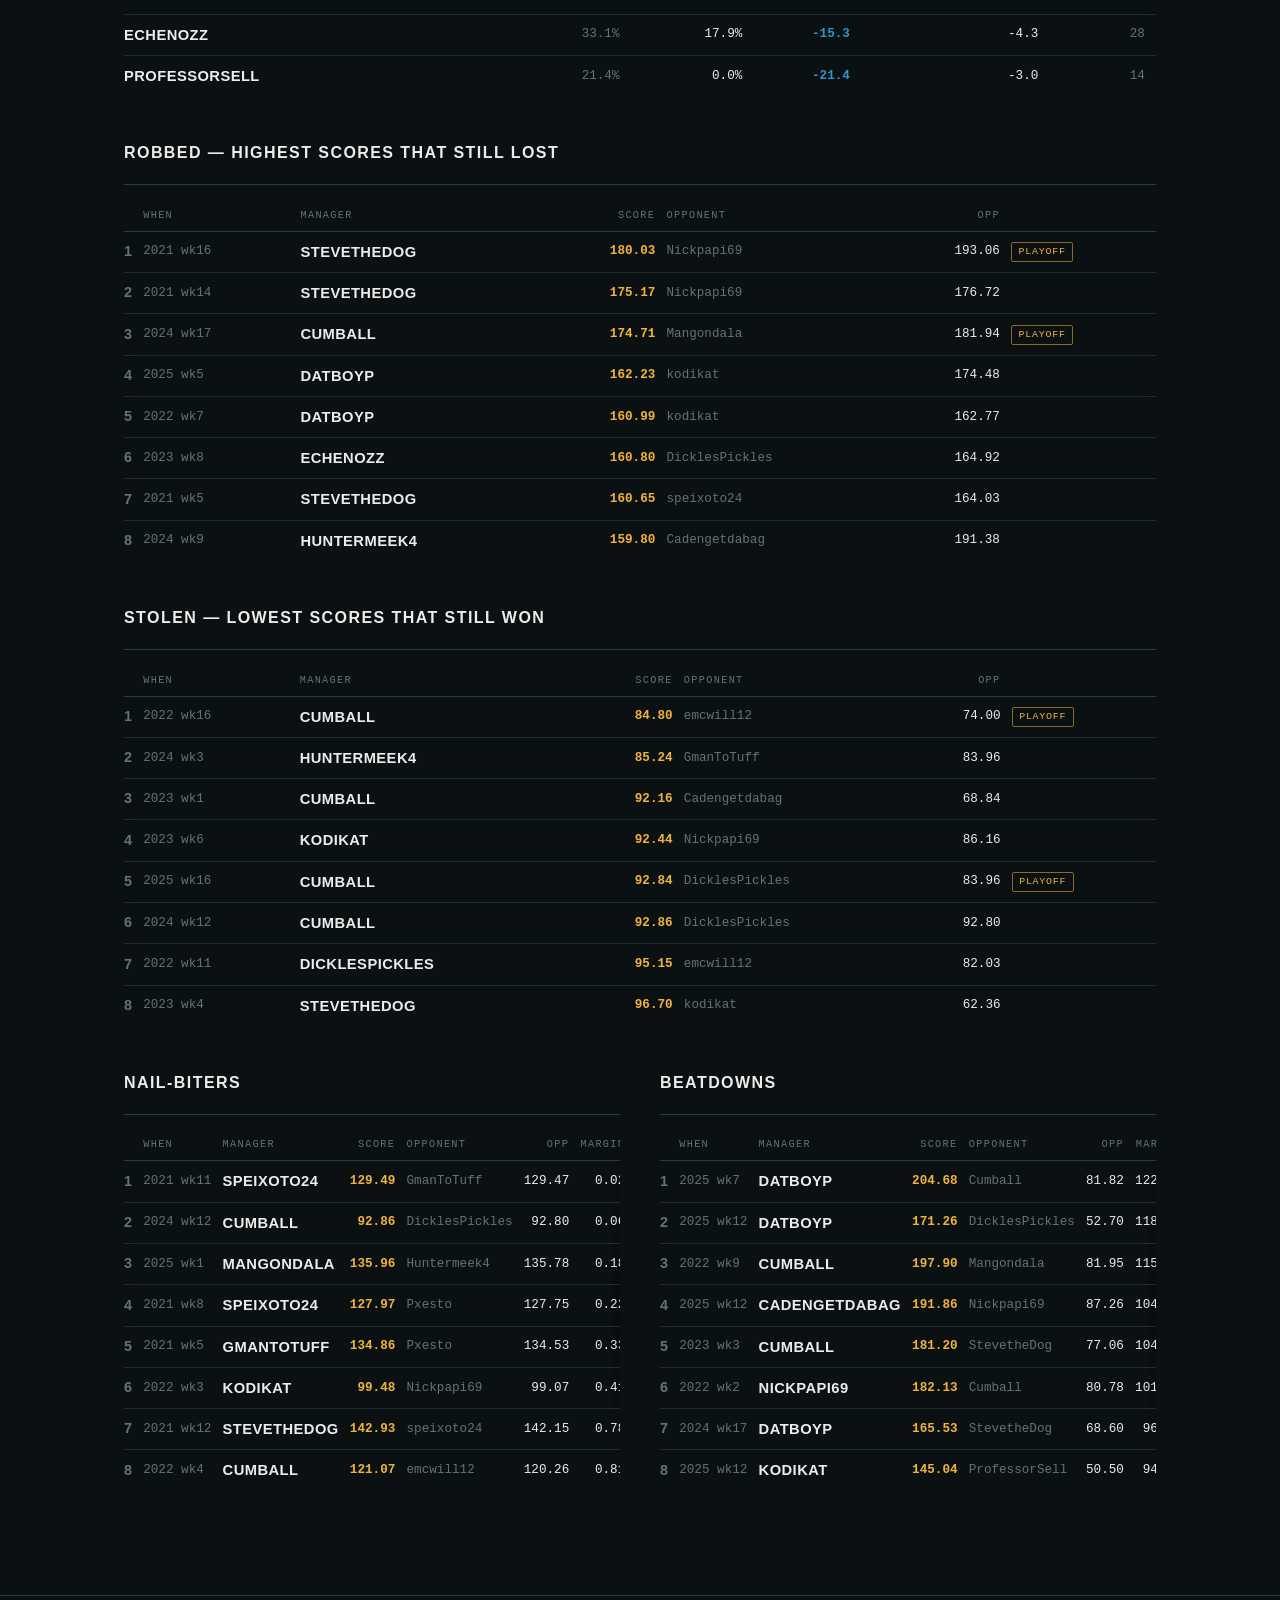
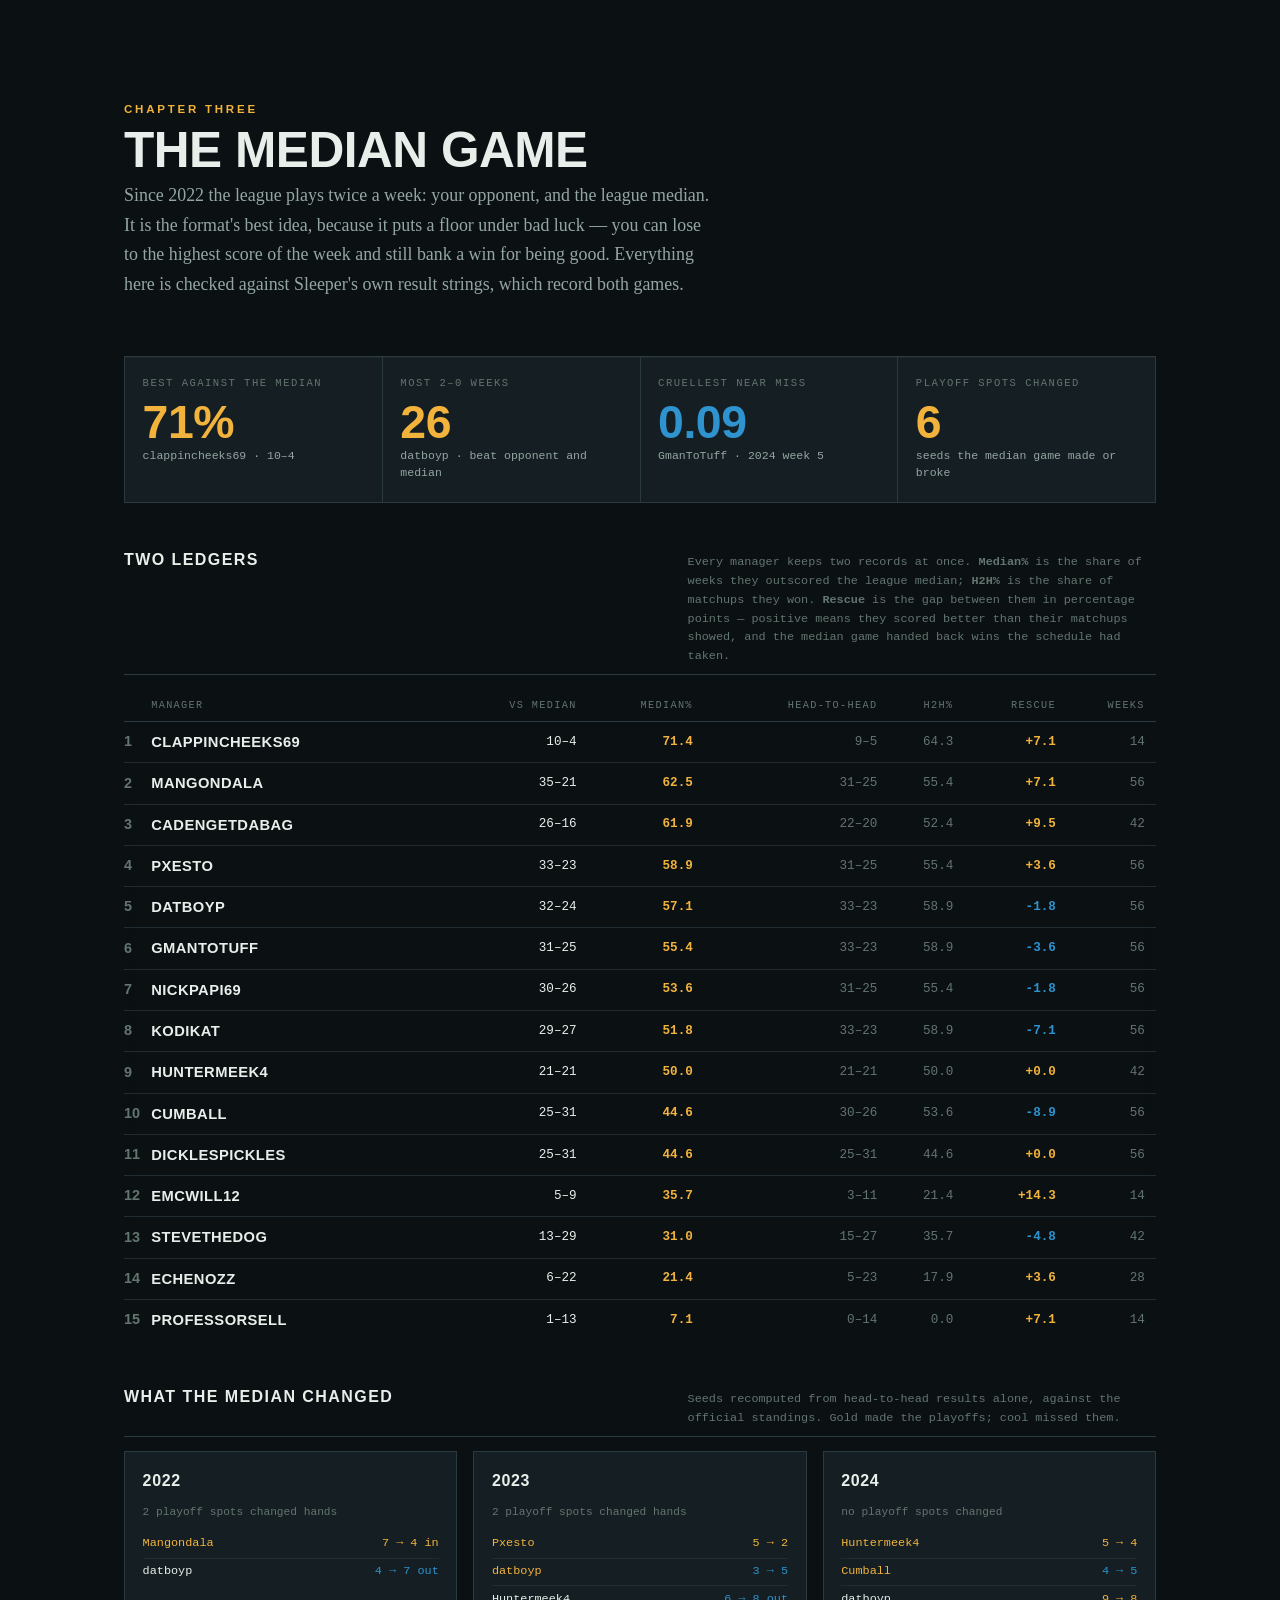
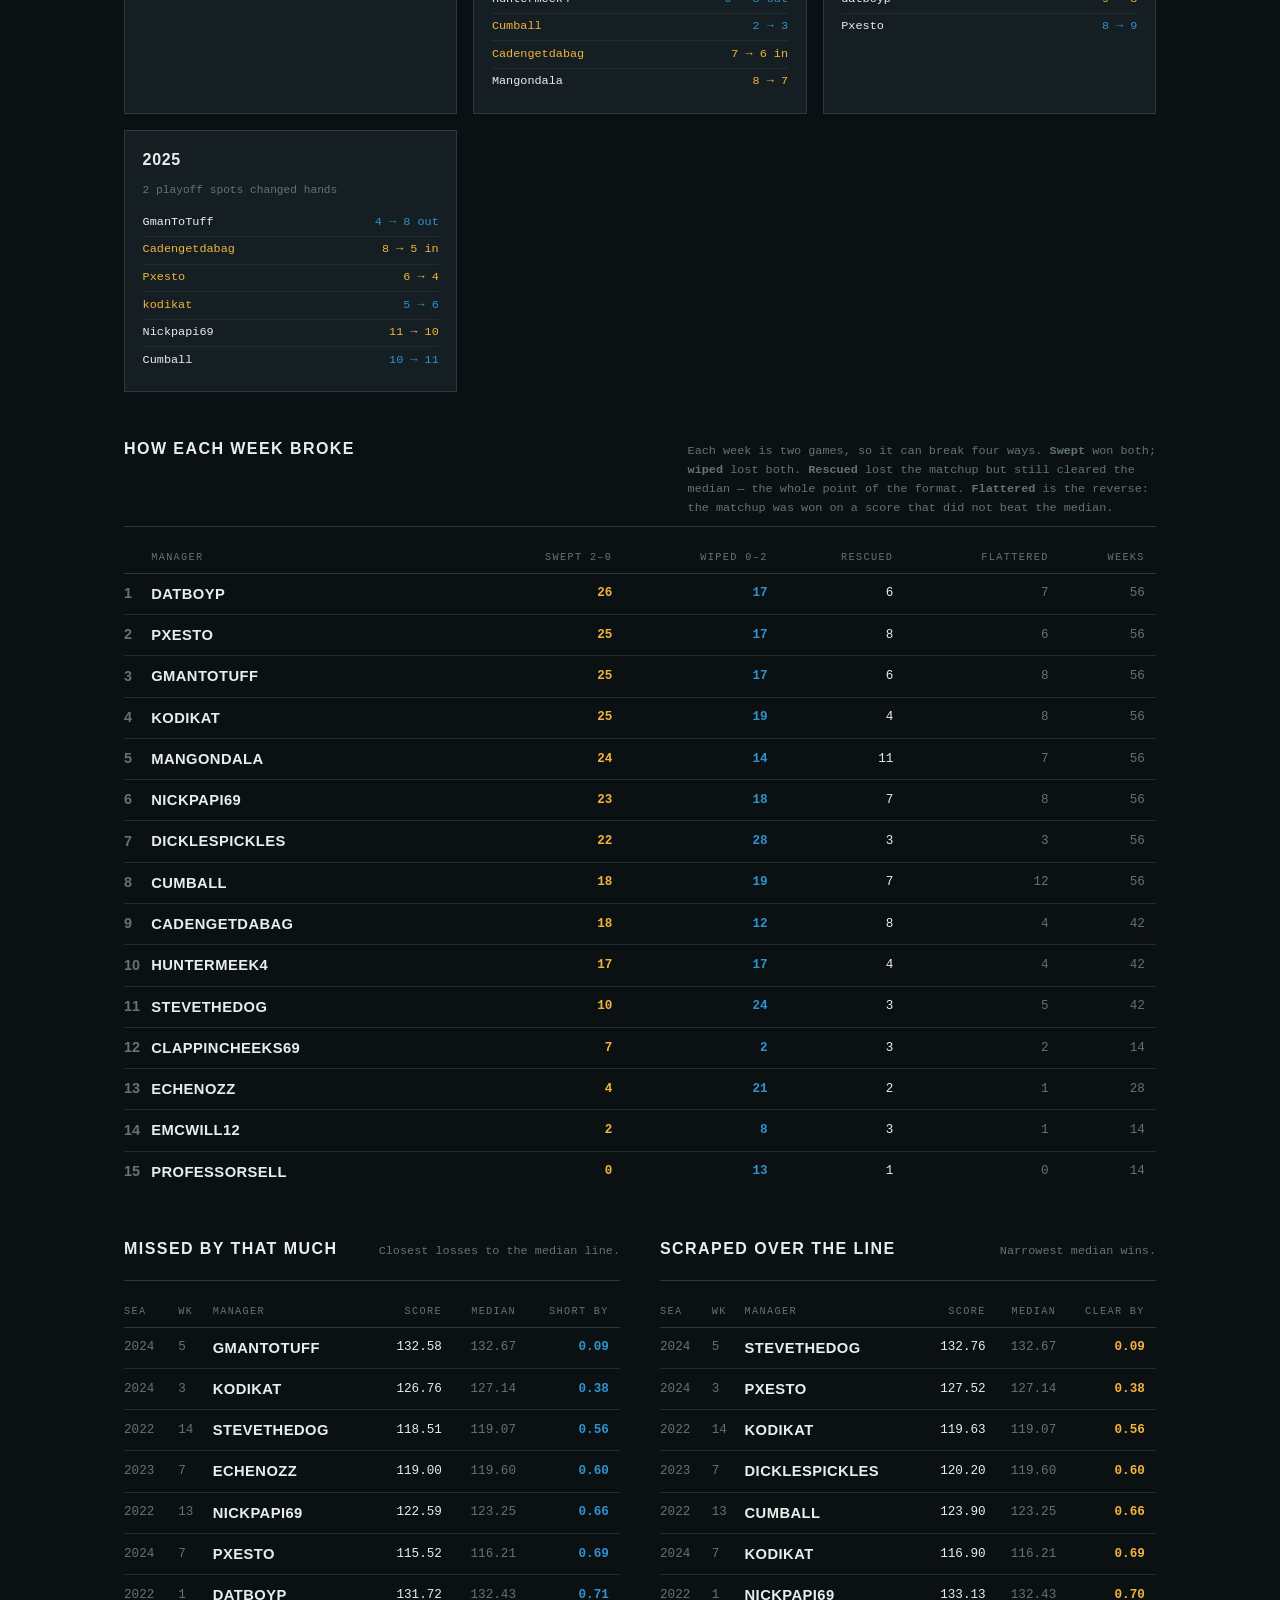
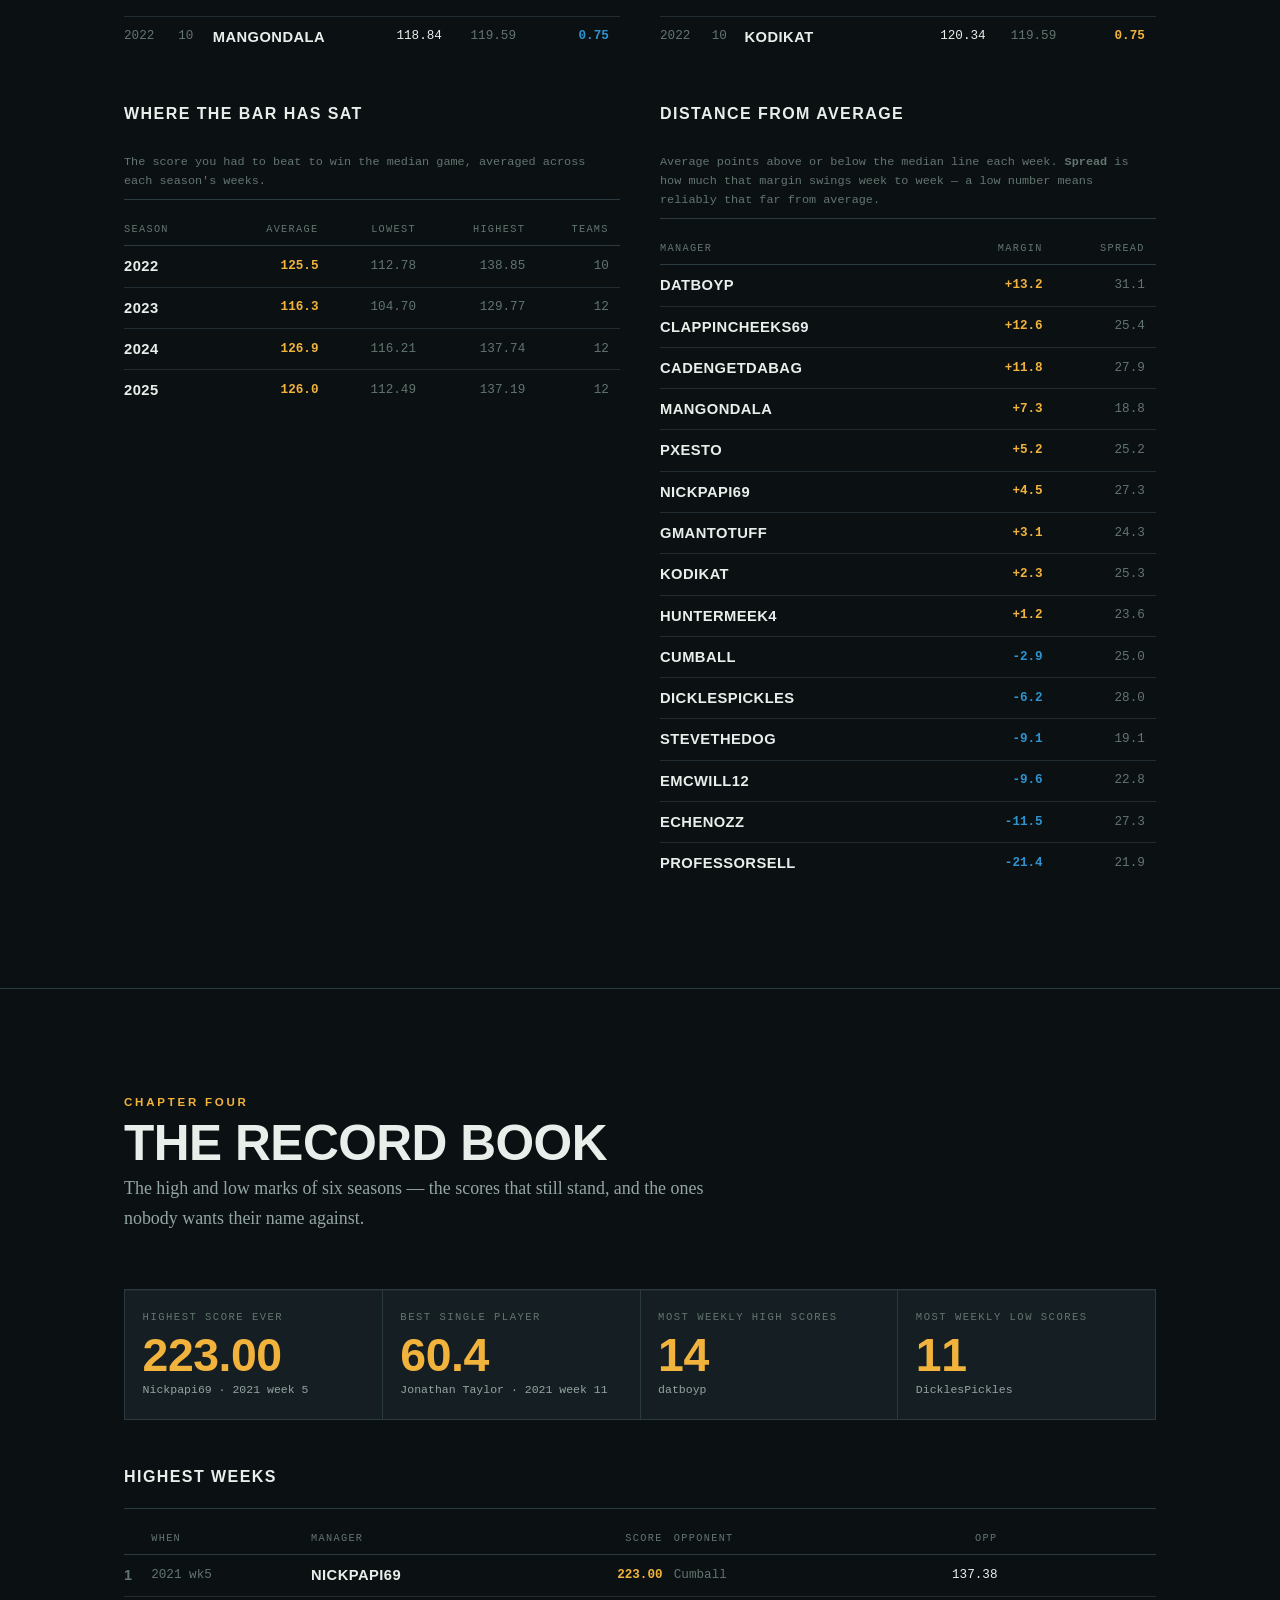
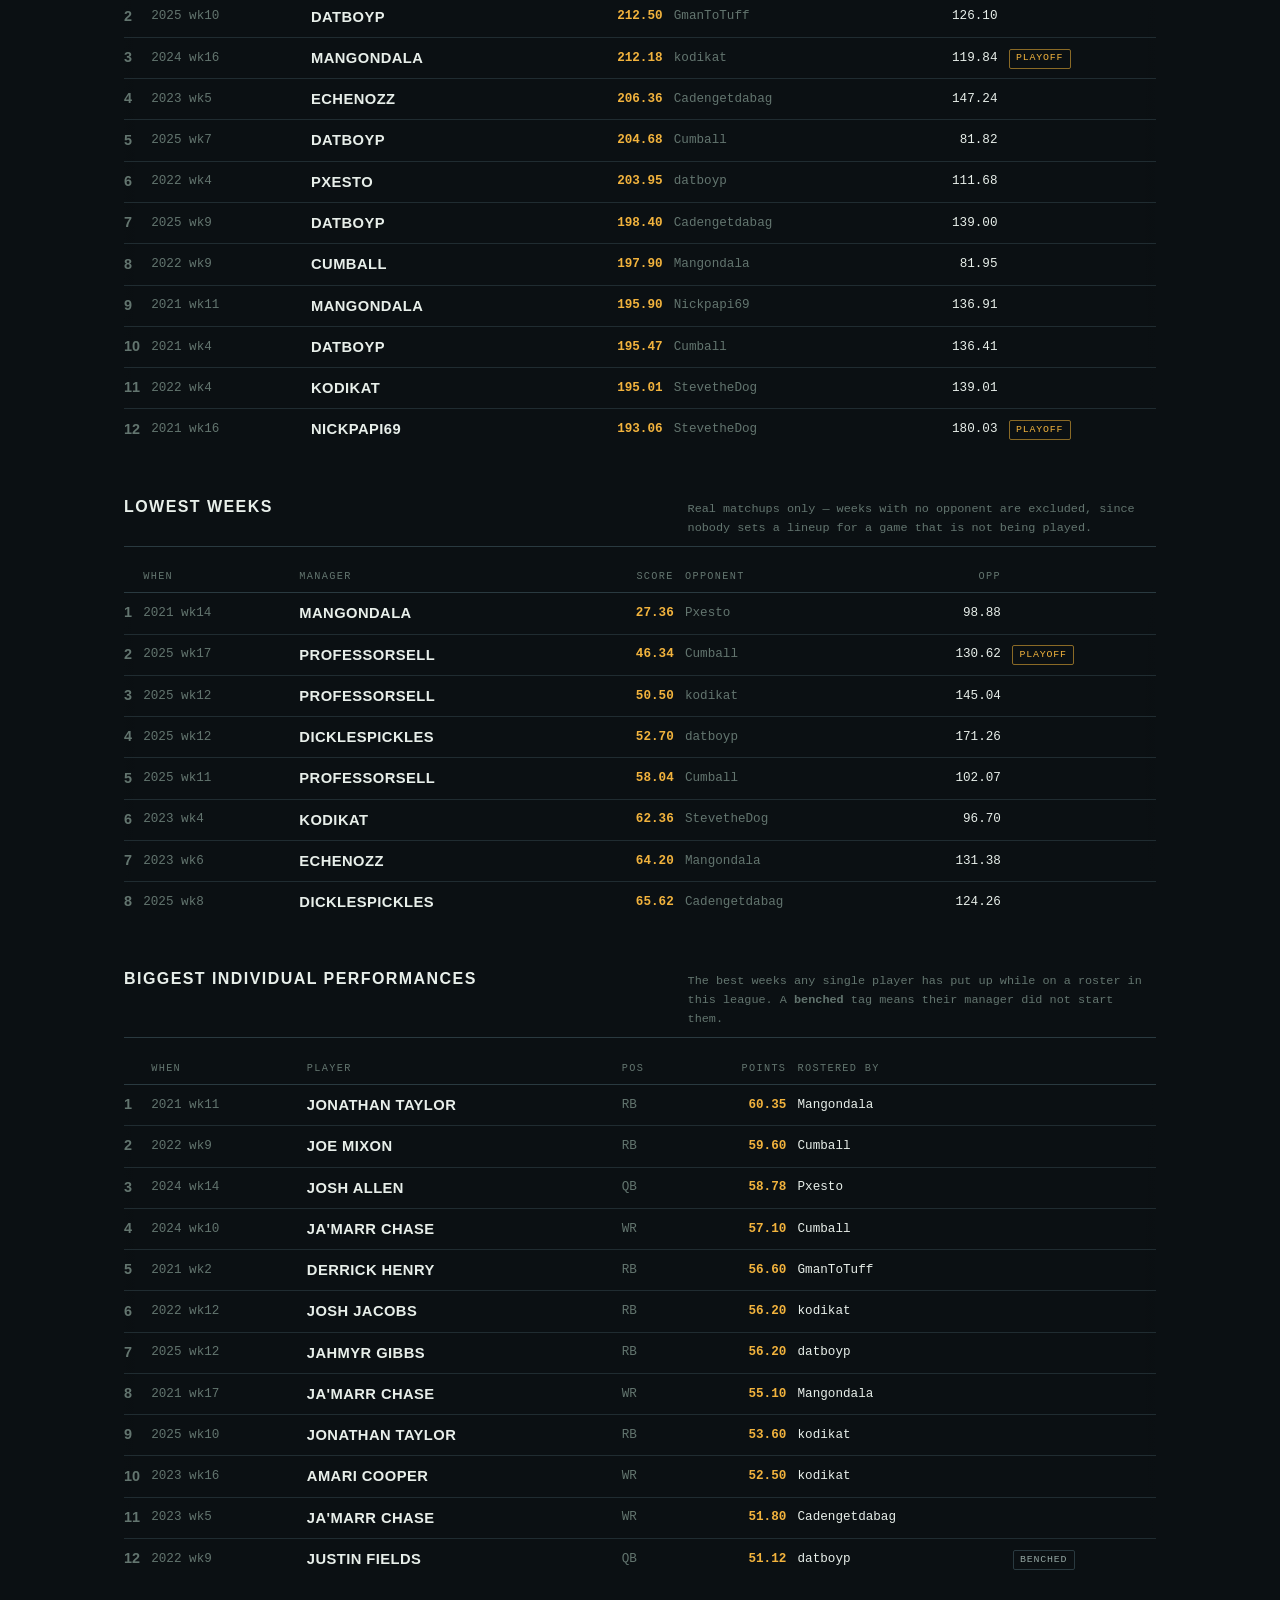
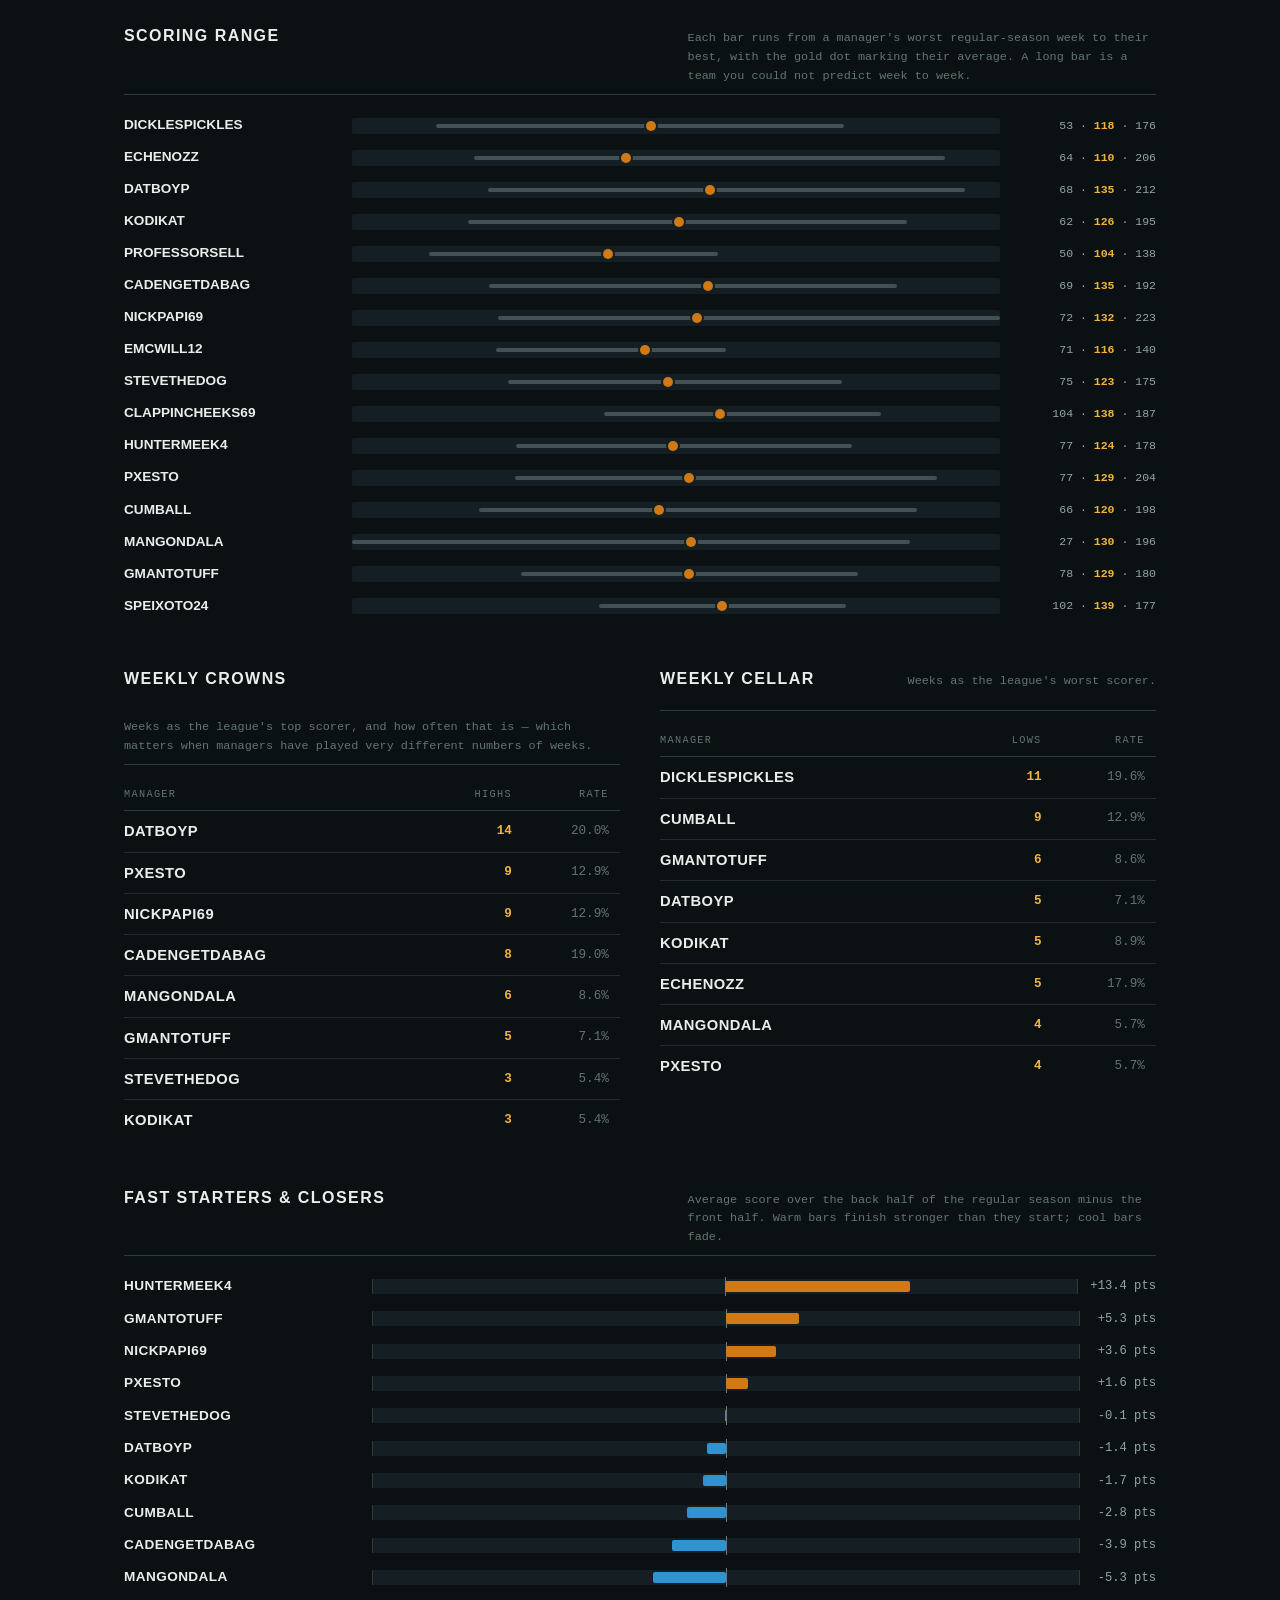
==== commit e52e03e4: "Define the stats that were only named Several columns were labels rather than definitions: Flattered" ====
--- a/docs/index.html
+++ b/docs/index.html
@@ -890,7 +890,8 @@
       <div class="tile">
         <div class="label">Lifers</div>
         <div class="stat-value">5</div>
-        <div class="sub">Pxesto, datboyp, Mangondala, Nickpapi69, GmanToTuff</div>
+        <div class="sub">present all 6 seasons:
+          Pxesto, datboyp, Mangondala, Nickpapi69, GmanToTuff</div>
       </div>
       <div class="tile">
         <div class="label">League size</div>
@@ -1147,7 +1148,9 @@
     <div class="block">
       <div class="block-head">
         <h3>Season by Season</h3>
-        <p class="note">Official standings, including median-match results from 2022 onward.</p>
+        <p class="note">Official standings, including median-match results from
+          2022 onward. <b>Eff</b> is points scored as a
+          share of the best lineup that roster could have started all season.</p>
       </div>
       <div class="grid-2">
         <div>
@@ -1781,8 +1784,9 @@
     <div class="block">
       <div class="block-head">
         <h3>Playoff Record</h3>
-        <p class="note">Appearances against seasons eligible. Drought counts completed
-          seasons since a manager last reached the bracket.</p>
+        <p class="note">Appearances out of the seasons each manager actually played,
+          so a two-year manager is not judged against a six-year one.
+          <b>Drought</b> counts completed seasons since they last reached the bracket.</p>
       </div>
       <div class="scroll">
         <table class="sheet">
@@ -1990,8 +1994,10 @@
     <div class="block">
       <div class="block-head">
         <h3>The Luck Index</h3>
-        <p class="note">Actual win% minus all-play win%, regular season only.
-          Warm bars won more than they deserved; cool bars less.</p>
+        <p class="note">Actual win% minus all-play win%, in percentage points,
+          regular season only. Warm bars won more than they deserved; cool bars
+          less. <b>Wins swing</b> converts that into whole games — how many wins
+          the schedule handed over or took away.</p>
       </div>
       <div class="diverge">
   <div class="diverge-row">
@@ -2668,9 +2674,12 @@
     <div class="block">
       <div class="block-head">
         <h3>Two Ledgers</h3>
-        <p class="note">Every manager keeps two records at once. A positive rescue
-          means they scored better than their matchups showed, and the median game
-          handed back wins the schedule had taken.</p>
+        <p class="note">Every manager keeps two records at once. <b>Median%</b> is
+          the share of weeks they outscored the league median; <b>H2H%</b> is the
+          share of matchups they won. <b>Rescue</b> is the gap between them in
+          percentage points — positive means they scored better than their
+          matchups showed, and the median game handed back wins the schedule had
+          taken.</p>
       </div>
       <div class="scroll">
         <table class="sheet">
@@ -2984,8 +2993,11 @@
     <div class="block">
       <div class="block-head">
         <h3>How Each Week Broke</h3>
-        <p class="note">Sweeps won both games; wipeouts lost both. Rescued means the
-          matchup was lost but the median still paid — the whole point of the format.</p>
+        <p class="note">Each week is two games, so it can break four ways.
+          <b>Swept</b> won both; <b>wiped</b> lost both. <b>Rescued</b> lost the
+          matchup but still cleared the median — the whole point of the format.
+          <b>Flattered</b> is the reverse: the matchup was won on a score that
+          did not beat the median.</p>
       </div>
       <div class="scroll">
         <table class="sheet">
@@ -3297,7 +3309,8 @@
       <div>
         <div class="block-head">
           <h3>Where the Bar Has Sat</h3>
-          <p class="note">The weekly median, by season.</p>
+          <p class="note">The score you had to beat to win the median game,
+            averaged across each season's weeks.</p>
         </div>
         <table class="sheet">
           <thead><tr><th>Season</th><th class="r">Average</th><th class="r">Lowest</th>
@@ -3337,7 +3350,9 @@
       <div>
         <div class="block-head">
           <h3>Distance From Average</h3>
-          <p class="note">Mean points above or below the median line each week.</p>
+          <p class="note">Average points above or below the median line each week.
+            <b>Spread</b> is how much that margin swings week to week — a low
+            number means reliably that far from average.</p>
         </div>
         <table class="sheet">
           <thead><tr><th>Manager</th><th class="r">Margin</th><th class="r opt">Spread</th></tr></thead>
@@ -3430,7 +3445,8 @@
     <div class="chapter-head">
       <div class="eyebrow">Chapter Four</div>
       <h2>The Record Book</h2>
-      <p class="lede">The numbers that still stand.</p>
+      <p class="lede">The high and low marks of six seasons — the scores that still
+        stand, and the ones nobody wants their name against.</p>
     </div>
 
     <div class="tiles">
@@ -3677,7 +3693,11 @@
     </div>
 
     <div class="block">
-      <div class="block-head"><h3>Biggest Individual Performances</h3></div>
+      <div class="block-head">
+        <h3>Biggest Individual Performances</h3>
+        <p class="note">The best weeks any single player has put up while on a roster
+          in this league. A <b>benched</b> tag means their manager did not start them.</p>
+      </div>
       <div class="scroll">
         <table class="sheet">
           <thead>
@@ -3801,8 +3821,9 @@
     <div class="block">
       <div class="block-head">
         <h3>Scoring Range</h3>
-        <p class="note">Floor to ceiling across every regular-season week, with the
-          average marked. Regular season only.</p>
+        <p class="note">Each bar runs from a manager's worst regular-season week to
+          their best, with the gold dot marking their average. A long bar is a team
+          you could not predict week to week.</p>
       </div>
       <div class="range-row">
         <div class="who" style="font-family:var(--display);font-stretch:condensed;font-weight:700;text-transform:uppercase;font-size:0.85rem">DicklesPickles</div>
@@ -4034,7 +4055,8 @@
       <div>
         <div class="block-head">
           <h3>Weekly Crowns</h3>
-          <p class="note">Weeks as the league's top scorer.</p>
+          <p class="note">Weeks as the league's top scorer, and how often that is —
+            which matters when managers have played very different numbers of weeks.</p>
         </div>
         <table class="sheet">
           <thead><tr><th>Manager</th><th class="r">Highs</th><th class="r">Rate</th></tr></thead>
@@ -4090,7 +4112,8 @@
     <div class="block">
       <div class="block-head">
         <h3>Fast Starters &amp; Closers</h3>
-        <p class="note">Second-half scoring average minus first-half, regular season.</p>
+        <p class="note">Average score over the back half of the regular season minus
+          the front half. Warm bars finish stronger than they start; cool bars fade.</p>
       </div>
       <div class="diverge">
   <div class="diverge-row">
@@ -4460,8 +4483,9 @@
           </tbody>
         </table>
       </div>
-      <p class="note" style="margin-top:0.6rem">Meter runs 75–100%. "Perfect" weeks are
-        those where no better lineup existed.</p>
+      <p class="note" style="margin-top:0.6rem">The meter runs 75–100%, since nobody
+        lands below that. <b>Left/wk</b> is the average points stranded on the bench
+        each week. <b>Perfect</b> weeks are those where no better lineup existed.</p>
     </div>
 
     <div class="block">
@@ -4606,7 +4630,8 @@
         <div class="block-head">
           <h3>Coaching Losses</h3>
           <p class="note">Losses the manager's own best lineup would have won — decided
-            by the start/sit call, not the roster.</p>
+            by the start/sit call, not the roster. <b>Share</b> is how much of their
+            career losses these account for.</p>
         </div>
         <div class="scroll">
           <table class="sheet">
@@ -4791,13 +4816,19 @@
       <div class="tile">
         <div class="label">Best undrafted</div>
         <div class="stat-value">378</div>
-        <div class="sub">points from a player nobody drafted</div>
+        <div class="sub">Bo Nix · 2024 · went undrafted by all
+          12 teams</div>
       </div>
     </div>
 
     <div class="block">
       <div>
-        <div class="block-head"><h3>Steals</h3></div>
+        <div class="block-head">
+        <h3>Steals</h3>
+        <p class="note"><b>Pts</b> is what the player actually scored;
+          <b>Exp</b> is what that position normally returns at that pick.
+          The difference is the column that matters.</p>
+      </div>
         <div class="scroll">
           <table class="sheet">
             <thead><tr><th></th><th class="opt">Sea</th><th>Pick</th><th>Player</th><th class="opt">Pos</th>
@@ -5090,8 +5121,9 @@
       <div>
         <div class="block-head">
           <h3>The Best Player Nobody Drafted</h3>
-          <p class="note">Scored under this league's settings, including players no
-            team ever rostered.</p>
+          <p class="note">The highest scorer each season that all
+            12 managers passed on in the
+            draft. <b>Scooped by</b> is whoever later picked them up off waivers.</p>
         </div>
         <table class="sheet">
           <thead><tr><th>Season</th><th>Player</th><th>Pos</th><th class="r">Pts</th><th class="r">Finish</th><th>Scooped by</th></tr></thead>
@@ -5283,8 +5315,10 @@
     <div class="block">
       <div class="block-head">
         <h3>Draft DNA</h3>
-        <p class="note">Revealed habits: what they take in round one, how the first five
-          rounds break down, and when they finally take a quarterback.</p>
+        <p class="note">Revealed habits: what they take in round one, how the first
+          five rounds break down, and the round they finally take a quarterback,
+          averaged across their drafts — so <b>R4.6</b> means round four some years,
+          round five others.</p>
       </div>
       <div class="scroll">
         <table class="sheet">
@@ -5633,7 +5667,11 @@
 
     <div class="grid-2 block">
       <div>
-        <div class="block-head"><h3>Biggest Bids</h3></div>
+        <div class="block-head">
+          <h3>Biggest Bids</h3>
+          <p class="note">The bar is the share of that manager's whole
+            $1000 season budget, spent on one player.</p>
+        </div>
         <div class="scroll">
           <table class="sheet">
             <thead><tr><th></th><th>Sea</th><th>Wk</th><th>Manager</th><th>Player</th><th class="r">Bid</th><th style="width:20%"></th></tr></thead>
@@ -5646,8 +5684,8 @@
                 <td>De&#39;Von Achane</td>
                 <td class="r big">$820</td>
                 <td>
-                  <div class="meter" title="82.0% of season budget">
-                    <span style="width: 100.0%"></span>
+                  <div class="meter" title="82.0% of the season budget">
+                    <span style="width: 82.0%"></span>
                   </div>
                 </td>
               </tr>
@@ -5659,8 +5697,8 @@
                 <td>Isaac Guerendo</td>
                 <td class="r big">$701</td>
                 <td>
-                  <div class="meter" title="70.1% of season budget">
-                    <span style="width: 85.5%"></span>
+                  <div class="meter" title="70.1% of the season budget">
+                    <span style="width: 70.1%"></span>
                   </div>
                 </td>
               </tr>
@@ -5672,8 +5710,8 @@
                 <td>Isaiah Likely</td>
                 <td class="r big">$604</td>
                 <td>
-                  <div class="meter" title="60.4% of season budget">
-                    <span style="width: 73.7%"></span>
+                  <div class="meter" title="60.4% of the season budget">
+                    <span style="width: 60.4%"></span>
                   </div>
                 </td>
               </tr>
@@ -5685,8 +5723,8 @@
                 <td>Tyler Allgeier</td>
                 <td class="r big">$555</td>
                 <td>
-                  <div class="meter" title="55.5% of season budget">
-                    <span style="width: 67.7%"></span>
+                  <div class="meter" title="55.5% of the season budget">
+                    <span style="width: 55.5%"></span>
                   </div>
                 </td>
               </tr>
@@ -5698,8 +5736,8 @@
                 <td>Joshua Palmer</td>
                 <td class="r big">$550</td>
                 <td>
-                  <div class="meter" title="55.0% of season budget">
-                    <span style="width: 67.1%"></span>
+                  <div class="meter" title="55.0% of the season budget">
+                    <span style="width: 55.0%"></span>
                   </div>
                 </td>
               </tr>
@@ -5711,8 +5749,8 @@
                 <td>Tyrone Tracy</td>
                 <td class="r big">$515</td>
                 <td>
-                  <div class="meter" title="51.5% of season budget">
-                    <span style="width: 62.8%"></span>
+                  <div class="meter" title="51.5% of the season budget">
+                    <span style="width: 51.5%"></span>
                   </div>
                 </td>
               </tr>
@@ -5724,8 +5762,8 @@
                 <td>Darren Waller</td>
                 <td class="r big">$499</td>
                 <td>
-                  <div class="meter" title="49.9% of season budget">
-                    <span style="width: 60.9%"></span>
+                  <div class="meter" title="49.9% of the season budget">
+                    <span style="width: 49.9%"></span>
                   </div>
                 </td>
               </tr>
@@ -5737,8 +5775,8 @@
                 <td>Carson Steele</td>
                 <td class="r big">$420</td>
                 <td>
-                  <div class="meter" title="42.0% of season budget">
-                    <span style="width: 51.2%"></span>
+                  <div class="meter" title="42.0% of the season budget">
+                    <span style="width: 42.0%"></span>
                   </div>
                 </td>
               </tr>
@@ -5750,8 +5788,8 @@
                 <td>Andrei Iosivas</td>
                 <td class="r big">$420</td>
                 <td>
-                  <div class="meter" title="42.0% of season budget">
-                    <span style="width: 51.2%"></span>
+                  <div class="meter" title="42.0% of the season budget">
+                    <span style="width: 42.0%"></span>
                   </div>
                 </td>
               </tr>
@@ -5763,8 +5801,8 @@
                 <td>Jerome Ford</td>
                 <td class="r big">$400</td>
                 <td>
-                  <div class="meter" title="40.0% of season budget">
-                    <span style="width: 48.8%"></span>
+                  <div class="meter" title="40.0% of the season budget">
+                    <span style="width: 40.0%"></span>
                   </div>
                 </td>
               </tr>
@@ -5775,7 +5813,8 @@
       <div>
         <div class="block-head">
           <h3>The One That Got Away</h3>
-          <p class="note">Players dropped, and what they scored afterwards.</p>
+          <p class="note">Players cut loose, and what they went on to score over the
+            rest of that same season for somebody else.</p>
         </div>
         <div class="scroll">
           <table class="sheet">
@@ -5870,7 +5909,8 @@
     <div class="block">
       <div class="block-head">
         <h3>Who Works the Wire</h3>
-        <p class="note">Completed adds and claims per season, plus career trades.</p>
+        <p class="note">Successful waiver claims and free-agent adds, averaged per
+          season so short tenures compare fairly. Failed bids are not counted.</p>
       </div>
       <div class="scroll">
         <table class="sheet">
@@ -6025,7 +6065,8 @@
       <div>
         <div class="block-head">
           <h3>Ownership</h3>
-          <p class="note">Minimum 5 meetings.</p>
+          <p class="note">Ranked by how lopsided the head-to-head record is, among
+            pairs who have met at least five times.</p>
         </div>
         <table class="sheet">
           <thead><tr><th></th><th>Manager</th><th></th><th>Victim</th><th class="r">Record</th></tr></thead>
@@ -6953,7 +6994,11 @@
     </div>
 
     <div class="block">
-      <div class="block-head"><h3>Aged Poorly</h3></div>
+      <div class="block-head">
+        <h3>Aged Poorly</h3>
+        <p class="note">Team names that claimed a championship the record does not
+          support.</p>
+      </div>
       <div class="cards">
         <div class="card">
           <h4>“24’ 25’ Champ”</h4>
@@ -7457,8 +7502,9 @@
     <div class="block">
       <div class="block-head">
         <h3>The Wall of Shame</h3>
-        <p class="note">Worst seasons on record, with the official result string —
-          gold is a win, including the weekly game against the league median.</p>
+        <p class="note">Worst seasons on record, with Sleeper's own result string —
+          gold is a win. From 2022 it runs two marks per week,
+          the matchup then the median game, so a 14-week season leaves 28 marks.</p>
       </div>
       <div class="scroll">
         <table class="sheet">
@@ -7559,7 +7605,11 @@
 
     <div class="grid-2 block">
       <div>
-        <div class="block-head"><h3>Longest Losing Streaks</h3></div>
+        <div class="block-head">
+          <h3>Longest Losing Streaks</h3>
+          <p class="note">Consecutive matchups within one season. The median game
+            is not counted here.</p>
+        </div>
         <table class="sheet">
           <thead><tr><th>Season</th><th>Manager</th><th class="r">Straight losses</th></tr></thead>
           <tbody>
